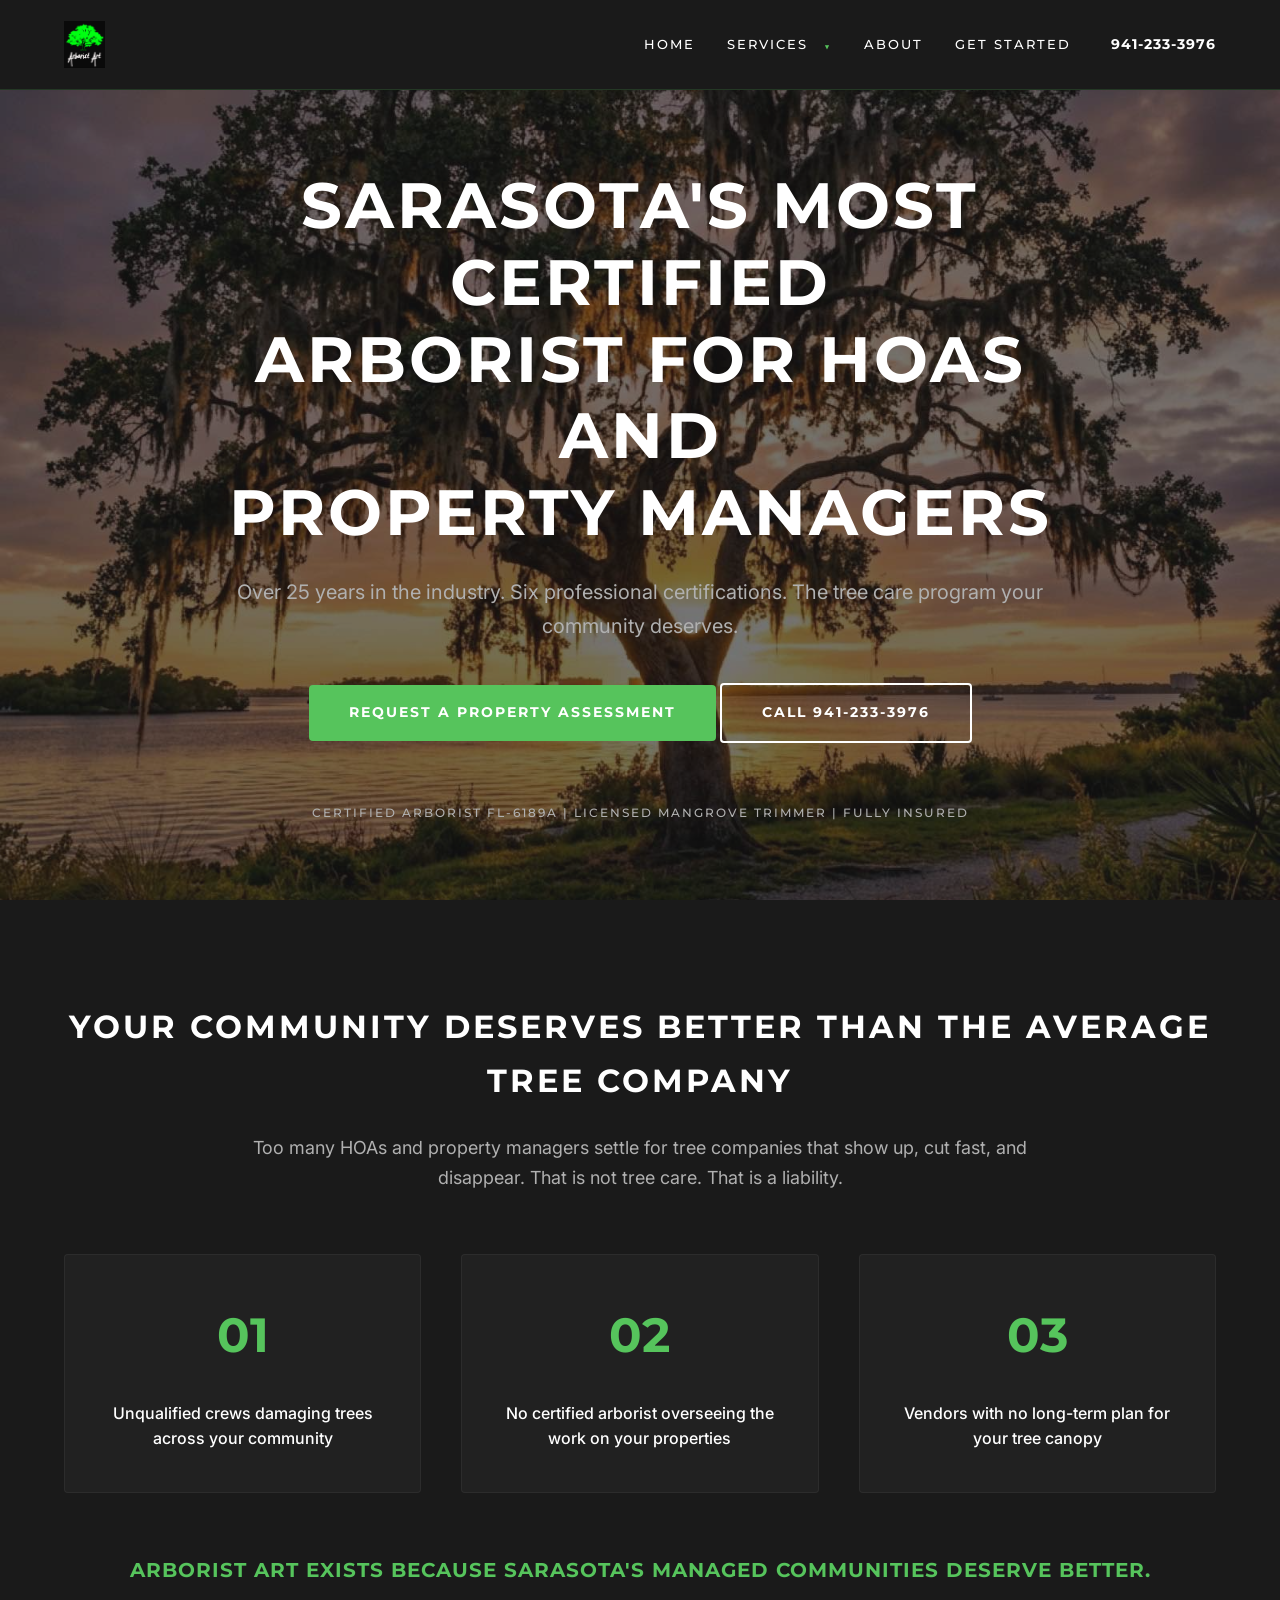
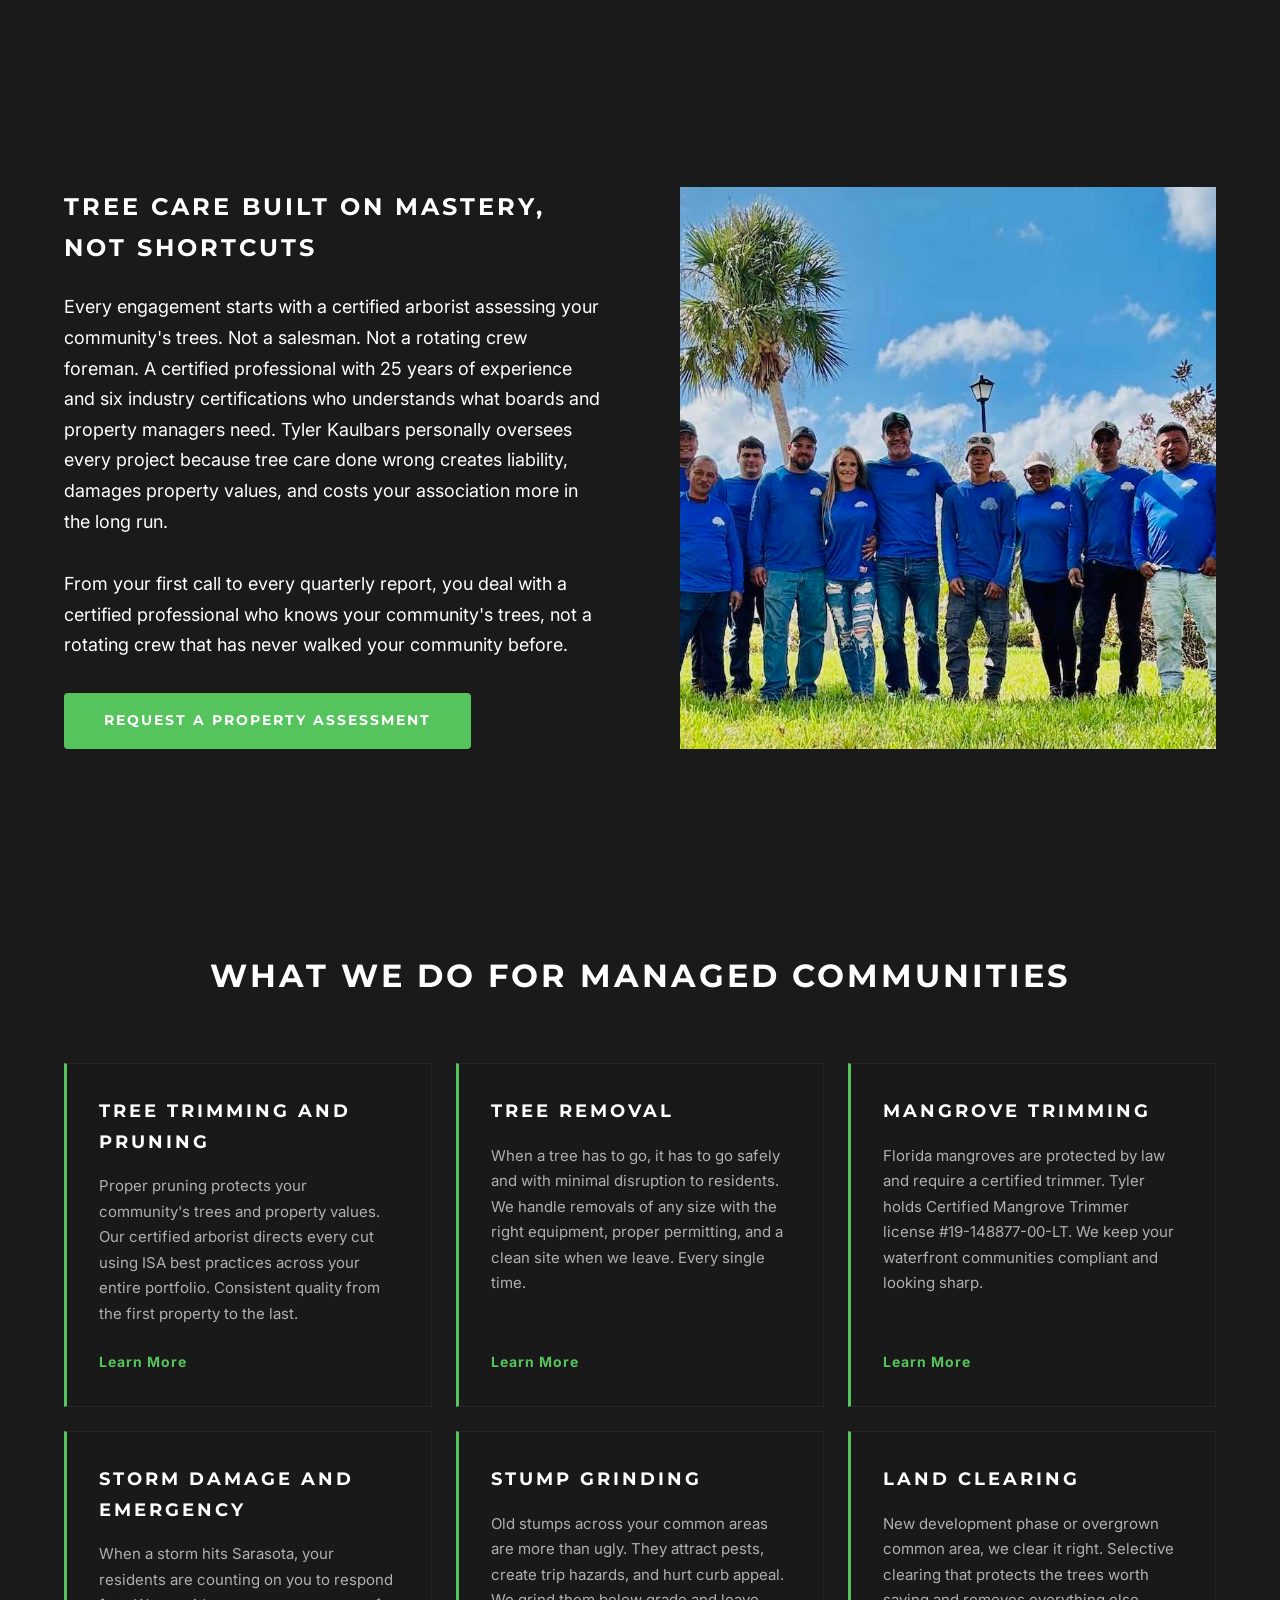
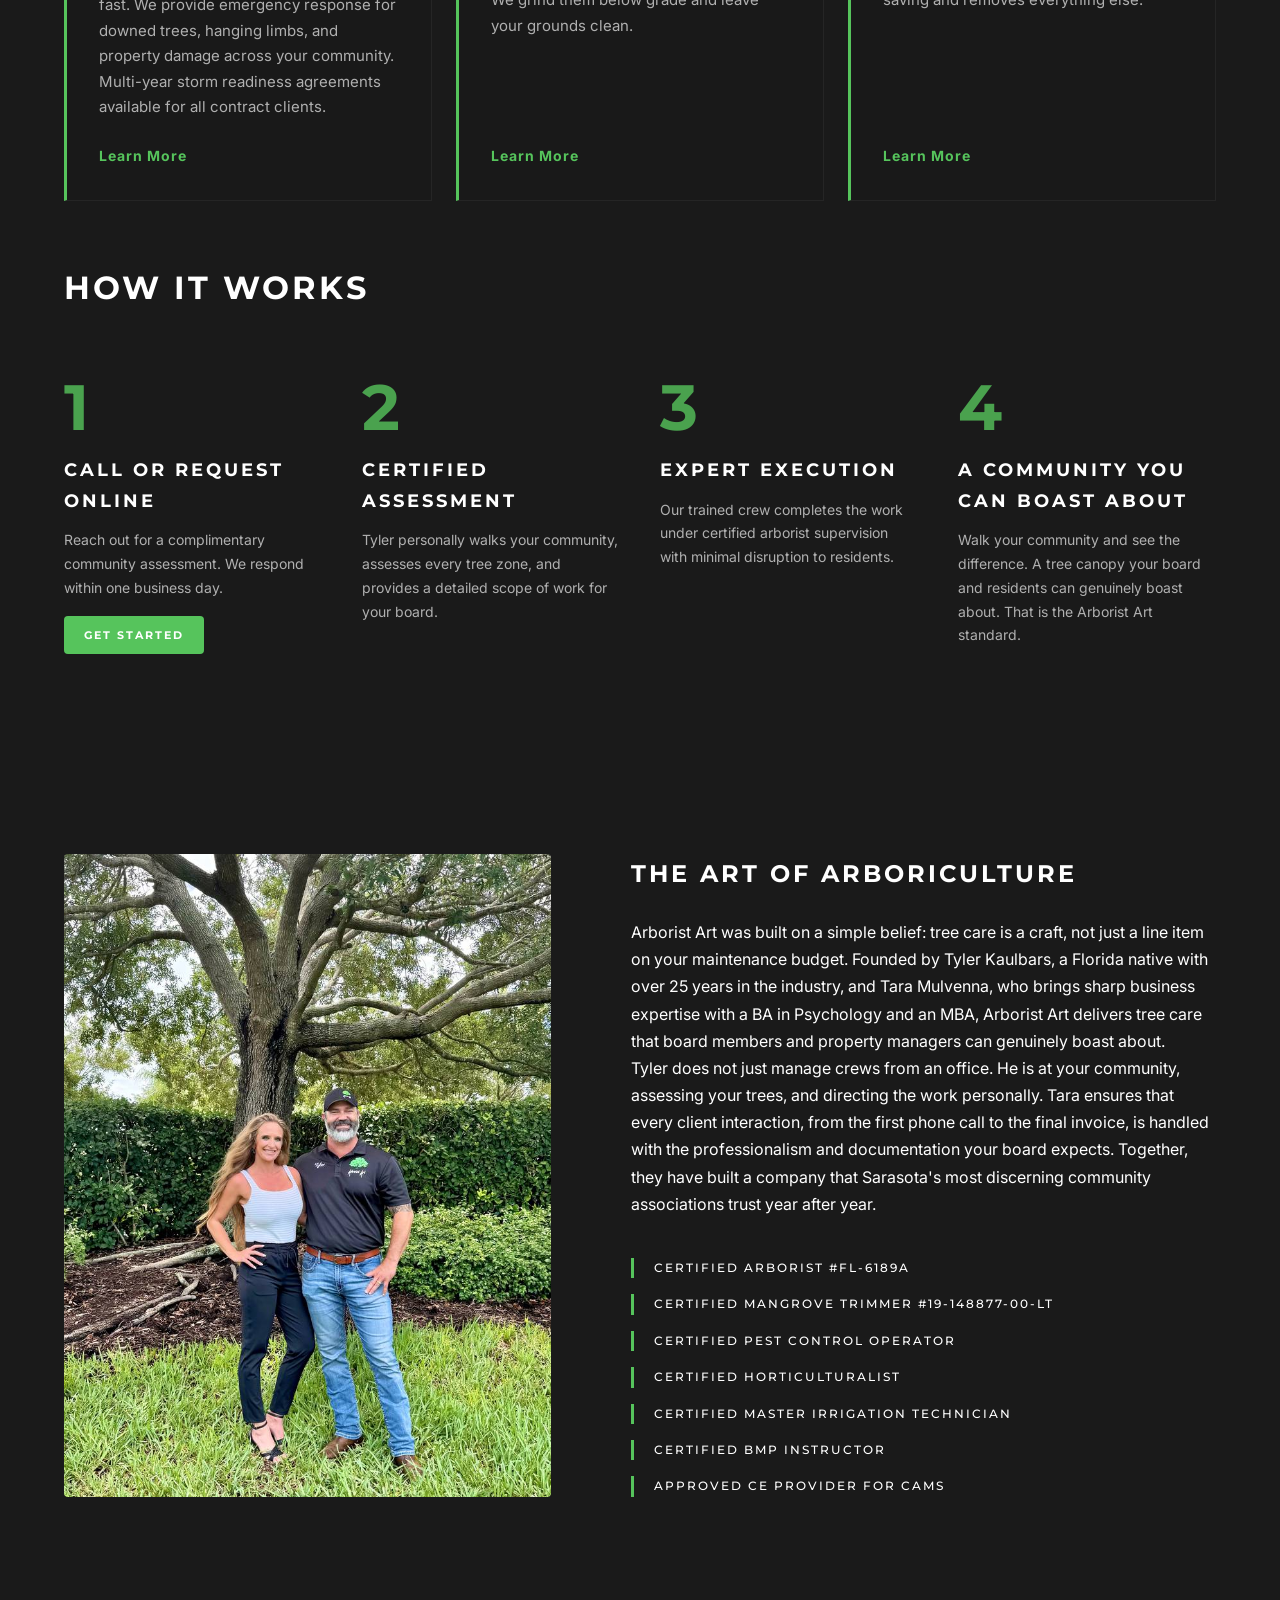
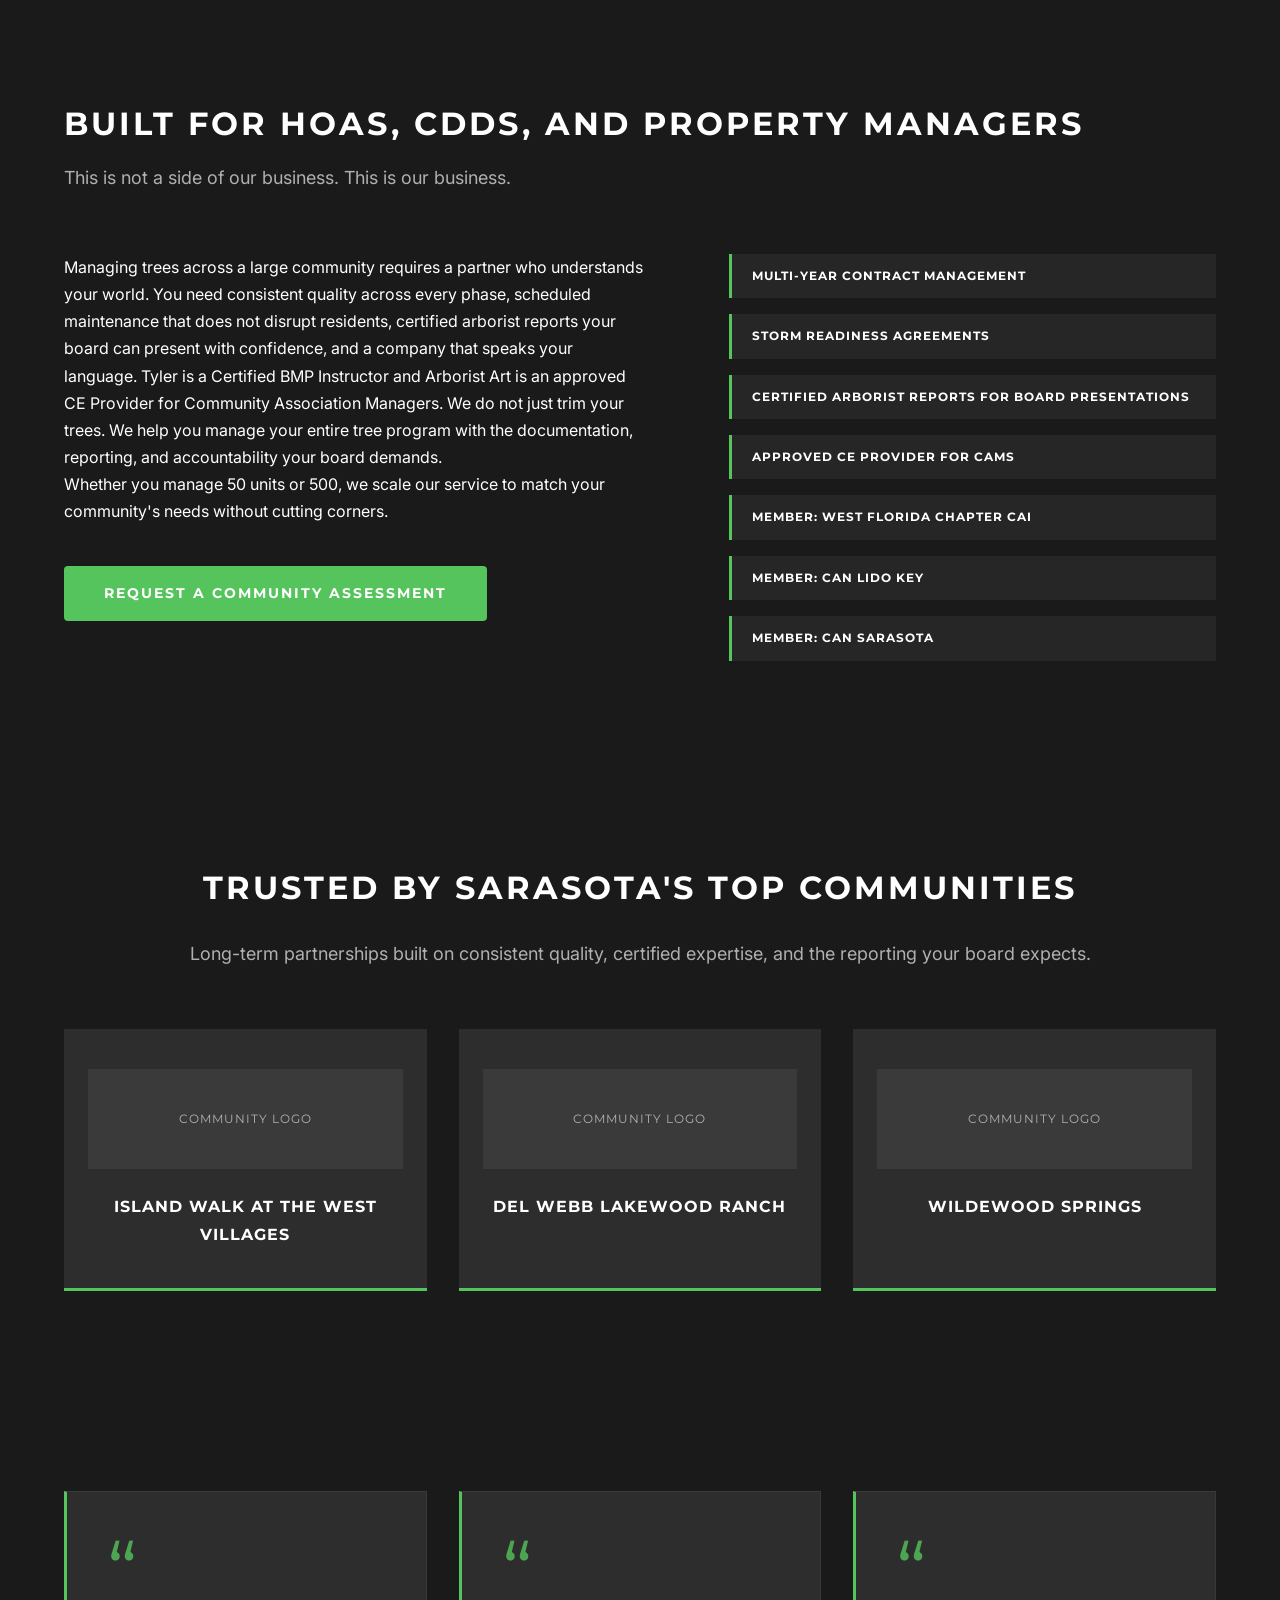
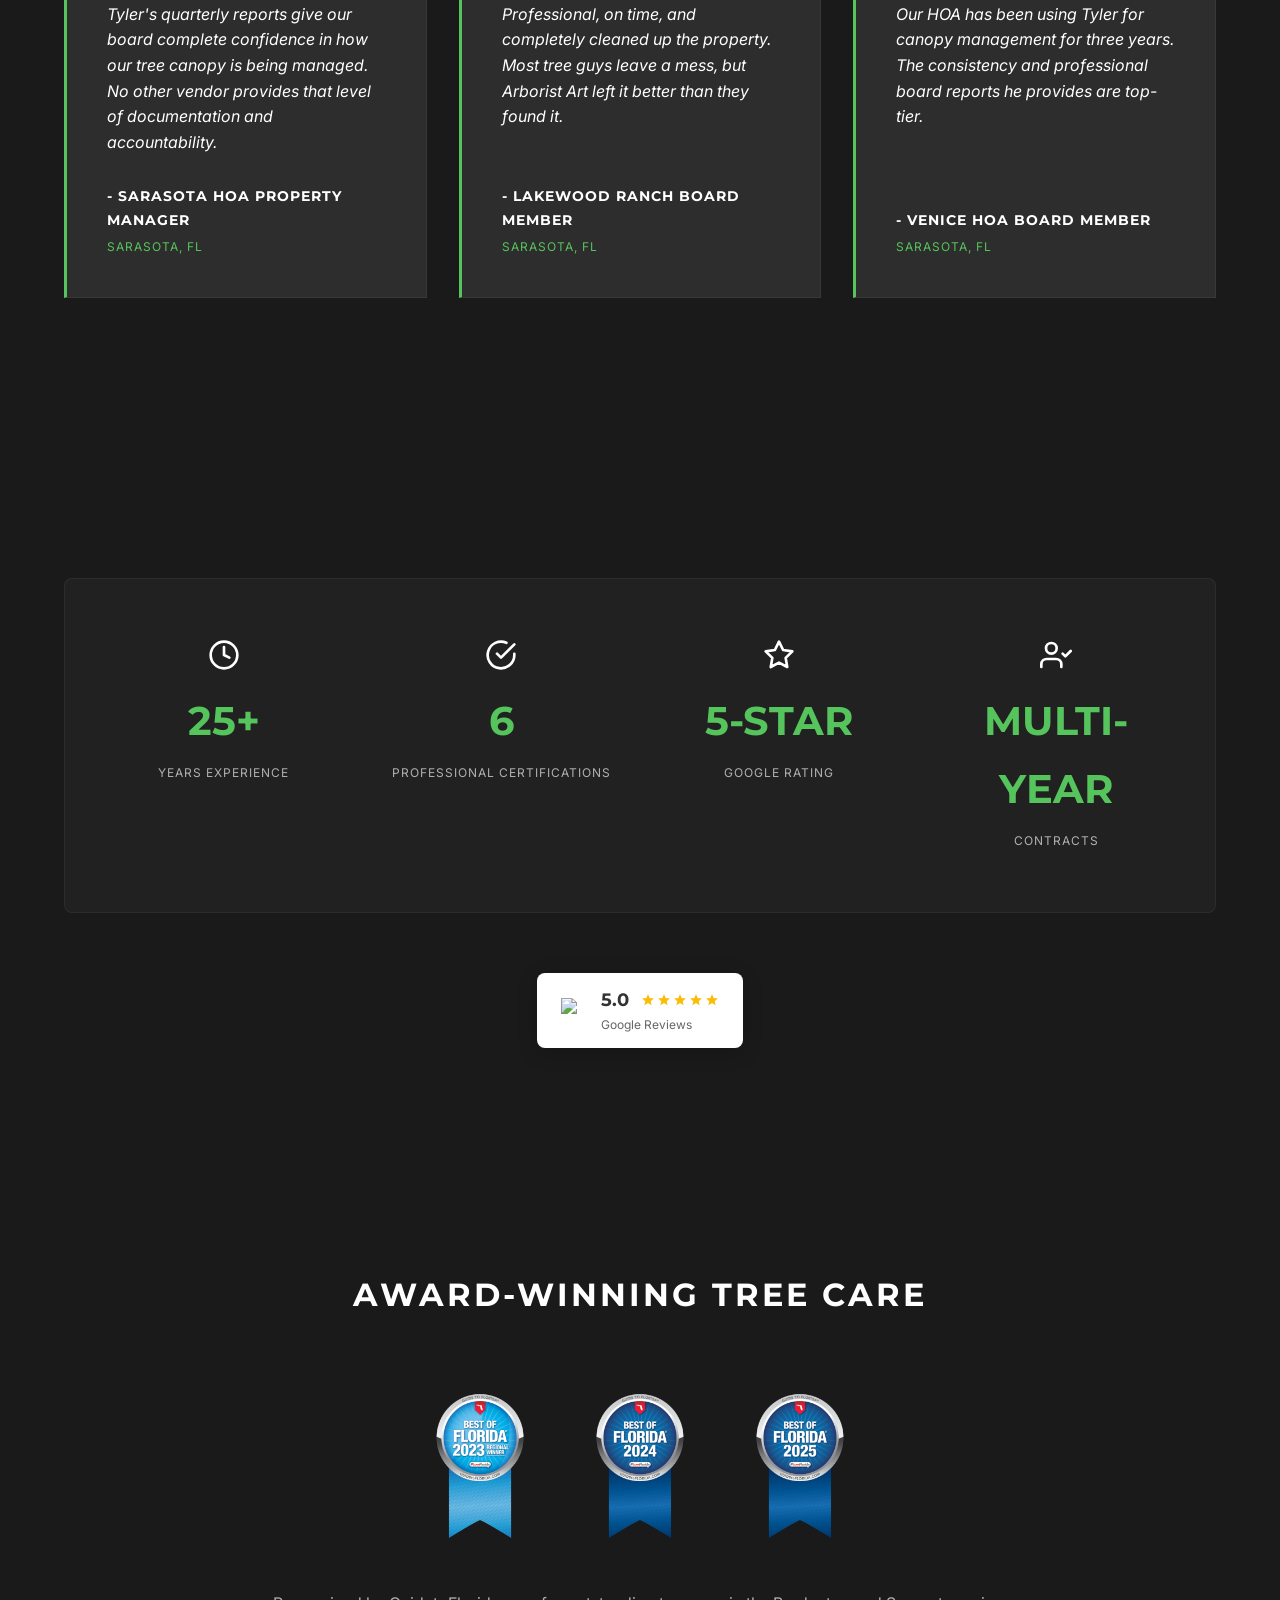
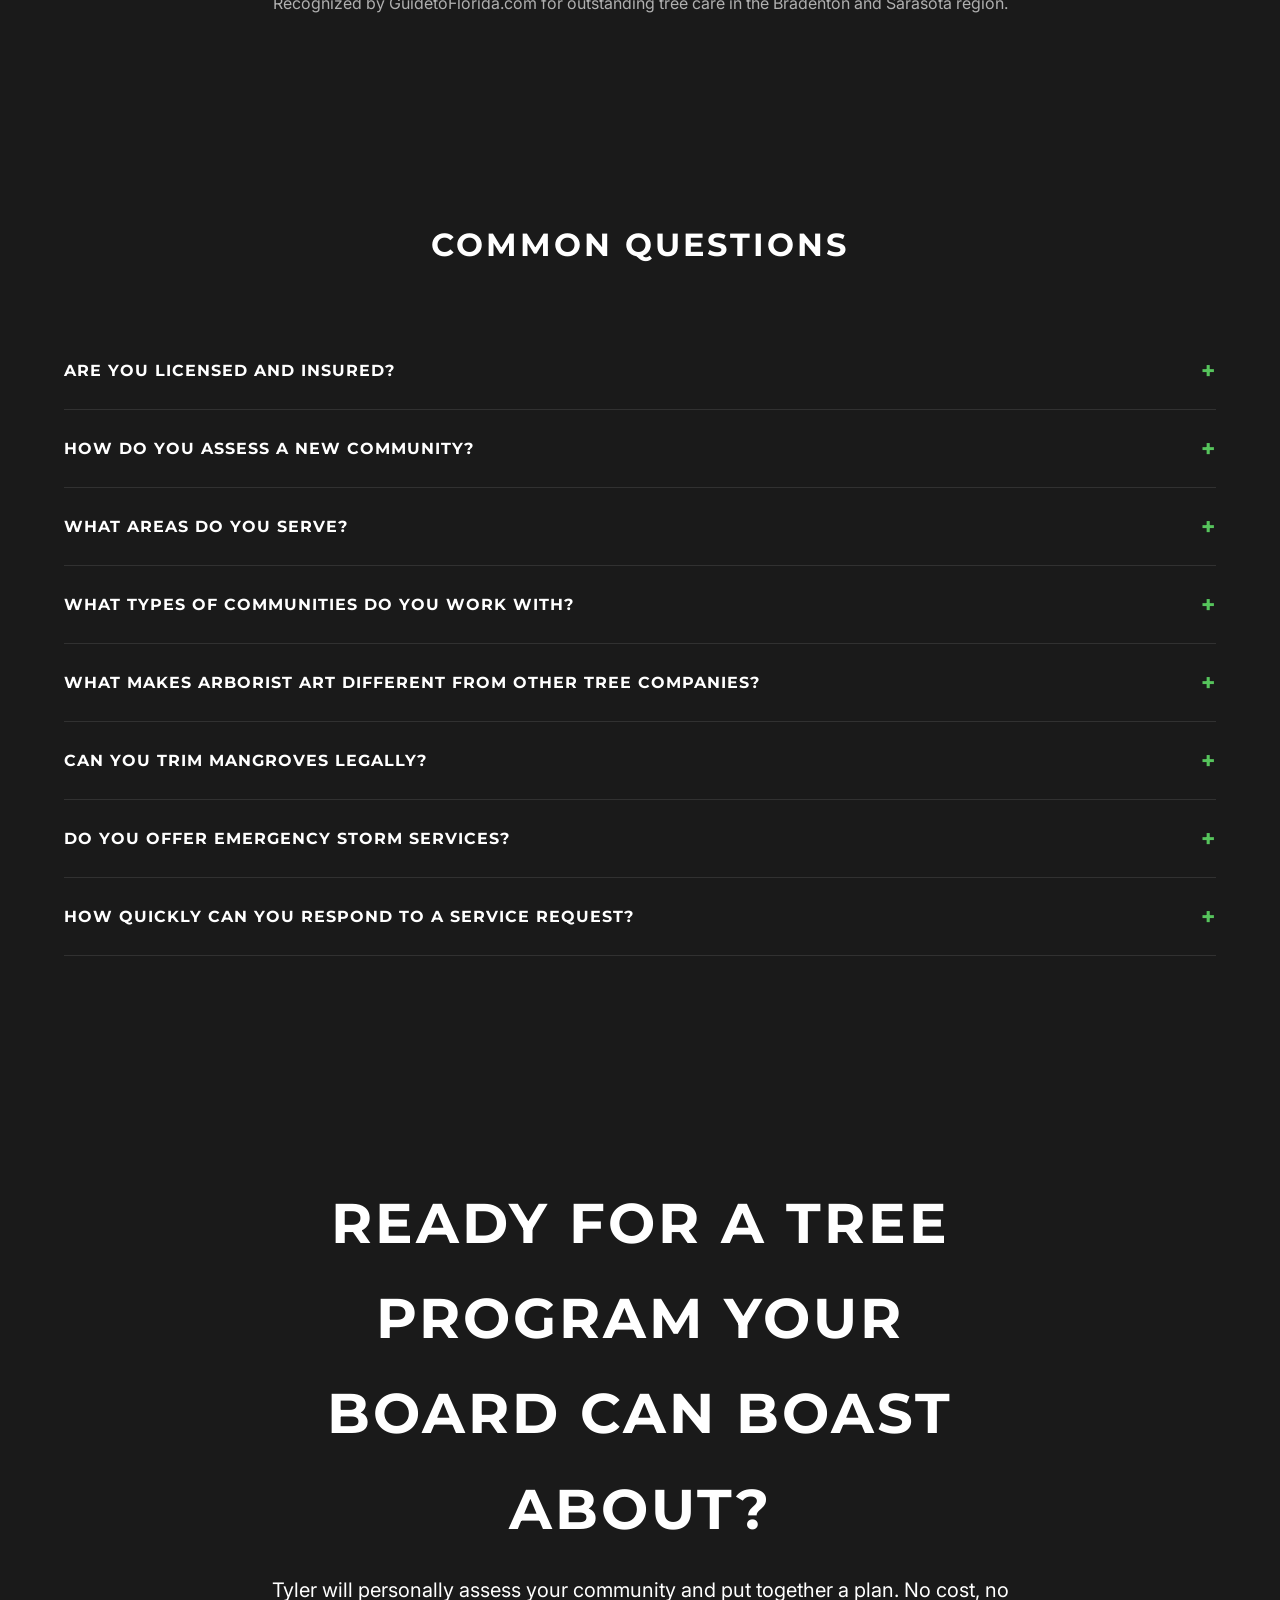
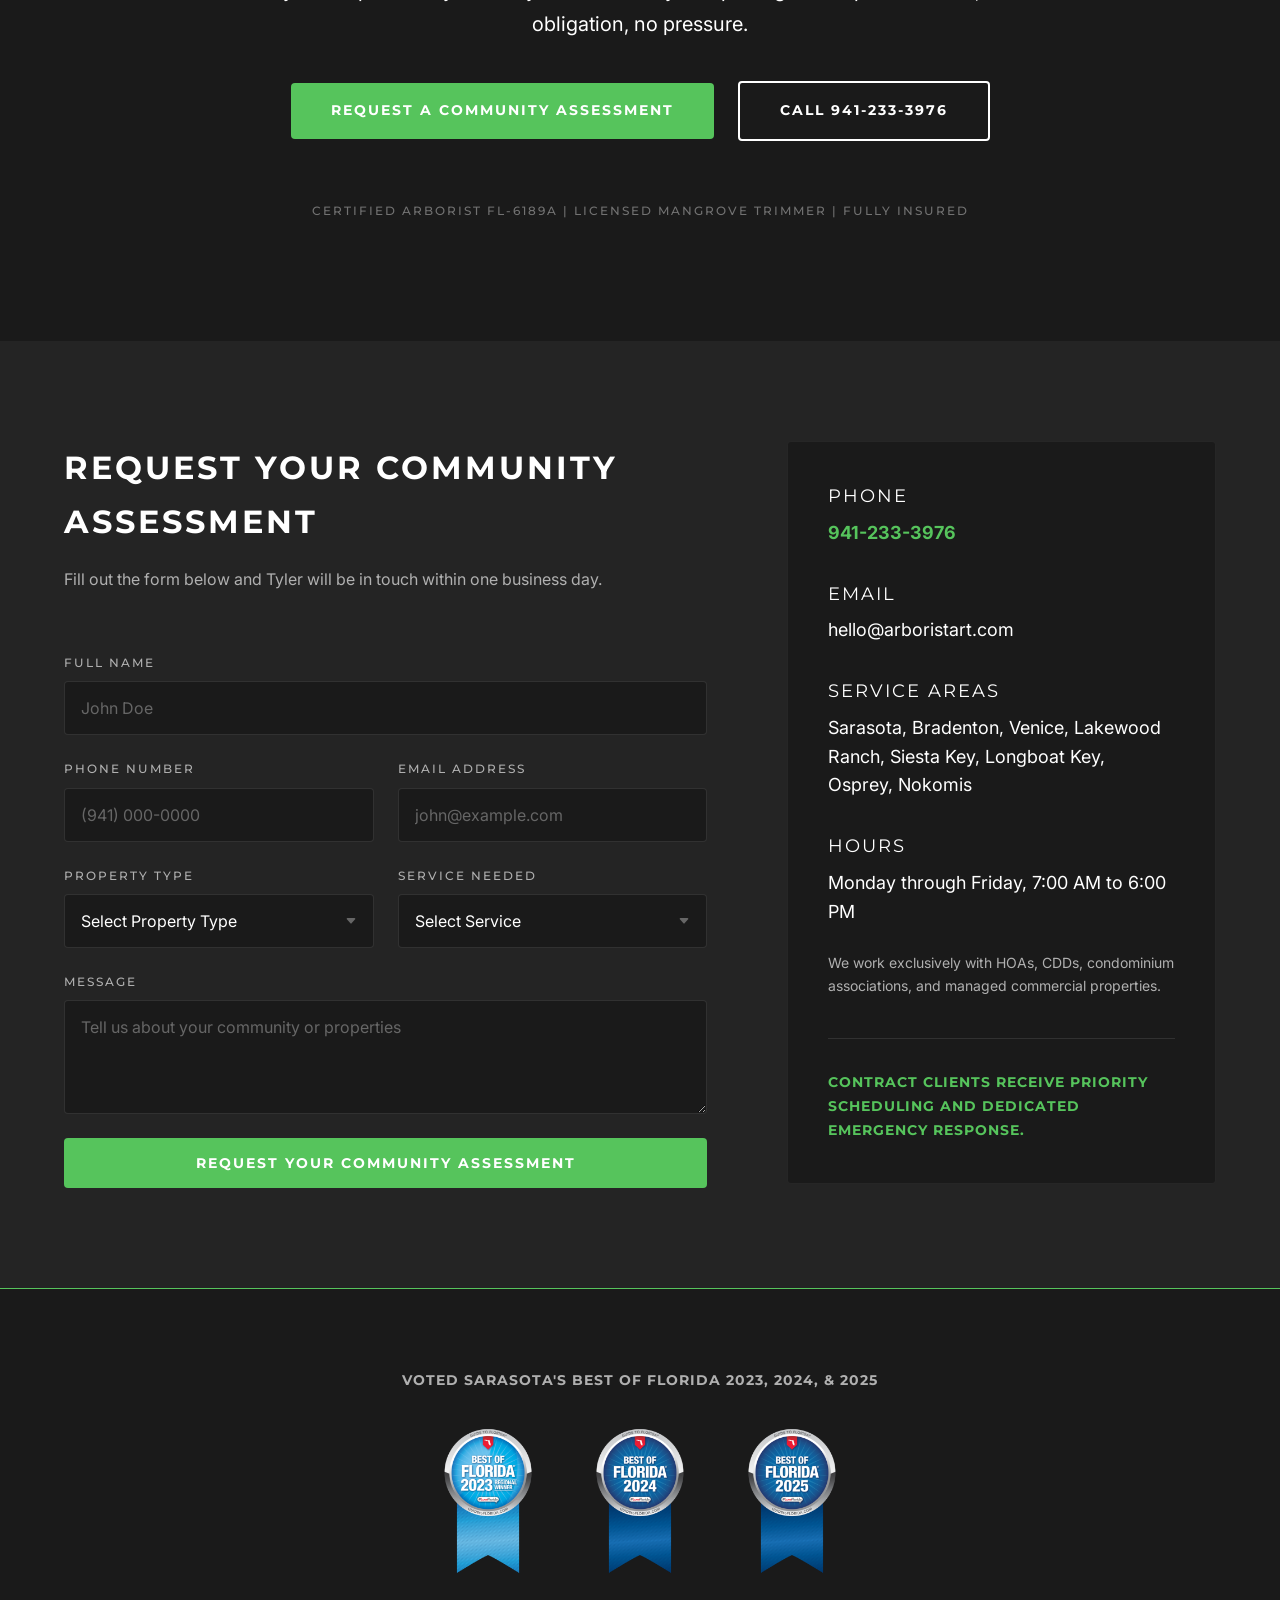
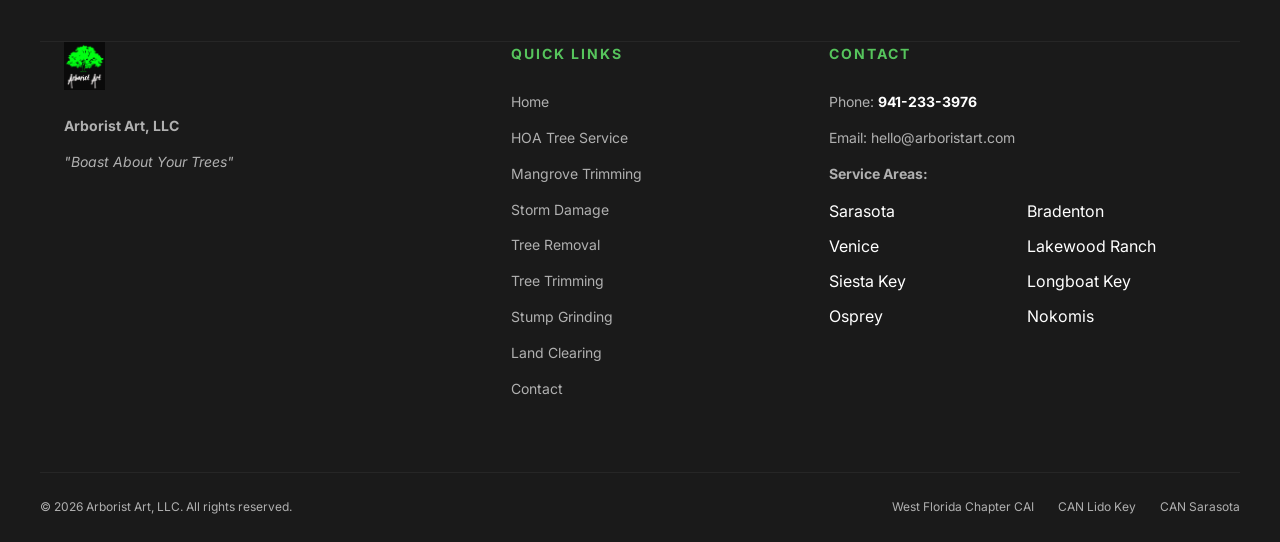
==== index.html @ 30243a13 "Fix robots.txt, schema logo, compress oversized images, remove logo.png Co-authored-by: Cursor <curs" ====
<!DOCTYPE html>
<html lang="en">
<head>
    <meta charset="UTF-8">
    <meta name="viewport" content="width=device-width, initial-scale=1.0">
    <title>Arborist Art | Sarasota's Certified Arborist for HOAs and Property Managers</title>
    <meta name="description" content="Sarasota's most certified arborist serving HOAs, CDDs, and property managers. 25+ years experience, six certifications, multi-year contracts. Request your community assessment today.">
    
    <!-- SEO & Social Media -->
    <link rel="canonical" href="https://www.arboristart.com">
    <meta property="og:type" content="website">
    <meta property="og:site_name" content="Arborist Art">
    <meta property="og:locale" content="en_US">
    <meta property="og:title" content="Arborist Art | Certified Tree Care for Sarasota HOAs and Property Managers">
    <meta property="og:description" content="Professional tree care built for community associations. Certified arborist, licensed mangrove trimmer, and full-service crews serving Sarasota County HOAs, CDDs, and property managers.">
    <meta property="og:url" content="https://arboristart.com/">
    <meta property="og:image" content="https://arboristart.com/assets/crew-photo.jpg">
    <meta property="og:image:width" content="1200">
    <meta property="og:image:height" content="630">
    <meta name="twitter:card" content="summary_large_image">
    <meta name="twitter:title" content="Arborist Art | Certified Tree Care for Sarasota HOAs and Property Managers">
    <meta name="twitter:description" content="Professional tree care built for community associations. Certified arborist, licensed mangrove trimmer, and full-service crews serving Sarasota County HOAs, CDDs, and property managers.">
    <meta name="twitter:image" content="https://arboristart.com/assets/crew-photo.jpg">
    
    <!-- Favicons -->
    <link rel="icon" type="image/x-icon" href="favicon.ico">
    <link rel="icon" type="image/png" sizes="32x32" href="favicon-32x32.png">
    <link rel="apple-touch-icon" sizes="180x180" href="apple-touch-icon.png">
    
    <!-- Geo Meta Tags -->
    <meta name="geo.region" content="US-FL">
    <meta name="geo.placename" content="Sarasota">
    <meta name="geo.position" content="27.3364;-82.5307">
    <meta name="ICBM" content="27.3364, -82.5307">

    <!-- Schema Markup -->
    <script type="application/ld+json">
    {
      "@context": "https://schema.org",
      "@type": "TreeService",
      "name": "Arborist Art",
      "description": "Sarasota's most certified arborist serving HOAs, CDDs, and property managers. Multi-year contracts, board-ready reporting, and expert tree canopy management.",
      "url": "https://www.arboristart.com",
      "telephone": "+1-941-233-3976",
      "email": "hello@arboristart.com",
      "address": {
        "@type": "PostalAddress",
        "addressLocality": "Sarasota",
        "addressRegion": "FL",
        "addressCountry": "US"
      },
      "geo": {
        "@type": "GeoCoordinates",
        "latitude": "27.3364",
        "longitude": "-82.5307"
      },
      "areaServed": [
        {"@type": "City", "name": "Sarasota"},
        {"@type": "City", "name": "Bradenton"},
        {"@type": "City", "name": "Venice"},
        {"@type": "City", "name": "Lakewood Ranch"},
        {"@type": "City", "name": "Siesta Key"},
        {"@type": "City", "name": "Longboat Key"},
        {"@type": "City", "name": "Osprey"},
        {"@type": "City", "name": "Nokomis"}
      ],
      "founder": {
        "@type": "Person",
        "name": "Tyler Kaulbars",
        "jobTitle": "Certified Arborist",
        "hasCredential": [
          {"@type": "EducationalOccupationalCredential", "credentialCategory": "certification", "name": "ISA Certified Arborist #FL-6189A"},
          {"@type": "EducationalOccupationalCredential", "credentialCategory": "license", "name": "Certified Mangrove Trimmer #19-148877-00-LT"}
        ]
      },
      "aggregateRating": {
        "@type": "AggregateRating",
        "ratingValue": "5.0",
        "reviewCount": "9",
        "bestRating": "5"
      },
      "priceRange": "$$",
      "openingHours": "Mo-Fr 07:00-18:00",
      "paymentAccepted": "Cash, Credit Card, Check",
      "image": "https://arboristart.com/Color%20logo%20with%20background.png",
      "sameAs": []
    }
    </script>
    <script type="application/ld+json">
    {
      "@context": "https://schema.org",
      "@type": "ItemList",
      "itemListElement": [
        {"@type": "Service", "name": "Tree Trimming and Pruning", "description": "ISA best practice pruning across community portfolios to protect assets and property values.", "provider": {"@type": "LocalBusiness", "name": "Arborist Art"}, "areaServed": "Sarasota, FL"},
        {"@type": "Service", "name": "Tree Removal", "description": "Safe tree removal of any size with certified arborist oversight and minimal resident disruption.", "provider": {"@type": "LocalBusiness", "name": "Arborist Art"}, "areaServed": "Sarasota, FL"},
        {"@type": "Service", "name": "Mangrove Trimming", "description": "Licensed mangrove trimming by Certified Mangrove Trimmer #19-148877-00-LT for association waterfronts.", "provider": {"@type": "LocalBusiness", "name": "Arborist Art"}, "areaServed": "Sarasota, FL"},
        {"@type": "Service", "name": "Storm Damage and Emergency", "description": "Emergency tree removal and storm priority response for HOAs and CDDs in Sarasota.", "provider": {"@type": "LocalBusiness", "name": "Arborist Art"}, "areaServed": "Sarasota, FL"},
        {"@type": "Service", "name": "Stump Grinding", "description": "Complete stump grinding below grade for managed communities and commercial grounds.", "provider": {"@type": "LocalBusiness", "name": "Arborist Art"}, "areaServed": "Sarasota, FL"},
        {"@type": "Service", "name": "Land Clearing", "description": "Selective clearing for new association development phases and overgrown common areas.", "provider": {"@type": "LocalBusiness", "name": "Arborist Art"}, "areaServed": "Sarasota, FL"}
      ]
    }
    </script>
    <script type="application/ld+json">
    {
      "@context": "https://schema.org",
      "@type": "FAQPage",
      "mainEntity": [
        {
          "@type": "Question",
          "name": "Are you licensed and insured?",
          "acceptedAnswer": {
            "@type": "Answer",
            "text": "Yes. Arborist Art carries full commercial auto, general liability, excess policies, and workers compensation insurance. Tyler Kaulbars is a Certified Arborist (#FL-6189A) and Certified Mangrove Trimmer (#19-148877-00-LT) in the state of Florida."
          }
        },
        {
          "@type": "Question",
          "name": "How do you assess a new community?",
          "acceptedAnswer": {
            "@type": "Answer",
            "text": "We start with a complimentary community assessment. Tyler personally walks your community, evaluates every tree zone, identifies potential risks, and provides a detailed scope of work with pricing that your board can review. No pressure, no obligation."
          }
        },
        {
          "@type": "Question",
          "name": "What areas do you serve?",
          "acceptedAnswer": {
            "@type": "Answer",
            "text": "We serve Sarasota, Bradenton, Venice, Lakewood Ranch, Siesta Key, Longboat Key, Osprey, and Nokomis."
          }
        },
        {
          "@type": "Question",
          "name": "What types of communities do you work with?",
          "acceptedAnswer": {
            "@type": "Answer",
            "text": "We work exclusively with HOAs, CDDs, condominium associations, and commercial properties managed by CAM professionals. Our entire operation is built around the needs of managed communities, from multi-year contracts to board-ready reporting."
          }
        },
        {
          "@type": "Question",
          "name": "What makes Arborist Art different from other tree companies?",
          "acceptedAnswer": {
            "@type": "Answer",
            "text": "Certifications, experience, and accountability. Tyler Kaulbars holds six professional certifications and over 25 years of experience. He personally oversees every project. Most tree companies send a crew with a chainsaw. We send a certified arborist with a plan."
          }
        },
        {
          "@type": "Question",
          "name": "Can you trim mangroves legally?",
          "acceptedAnswer": {
            "@type": "Answer",
            "text": "Yes. Mangrove trimming in Florida requires a state-certified professional trimmer. Tyler holds Certified Mangrove Trimmer license #19-148877-00-LT. We keep your waterfront looking great and keep you on the right side of the law."
          }
        },
        {
          "@type": "Question",
          "name": "Do you offer emergency storm services?",
          "acceptedAnswer": {
            "@type": "Answer",
            "text": "Yes. We provide emergency response for storm damage including downed trees, hanging limbs, and debris removal. For commercial clients, we also offer proactive storm readiness agreements."
          }
        },
        {
          "@type": "Question",
          "name": "How quickly can you respond to a service request?",
          "acceptedAnswer": {
            "@type": "Answer",
            "text": "For routine work, we typically schedule inspections within one to three business days. For emergency storm damage, we offer same-day response when possible. Commercial contract clients receive priority scheduling."
          }
        }
      ]
    }
    </script>
    <script type="application/ld+json">
    {
      "@context": "https://schema.org",
      "@type": "BreadcrumbList",
      "itemListElement": [
        {"@type": "ListItem", "position": 1, "name": "Home", "item": "https://www.arboristart.com"}
      ]
    }
    </script>
    
    <!-- Fonts -->
    <link rel="preconnect" href="https://fonts.googleapis.com">
    <link rel="preconnect" href="https://fonts.gstatic.com" crossorigin>
    <link href="https://fonts.googleapis.com/css2?family=Inter:wght@400;700&family=Montserrat:wght@500;700&display=swap" rel="stylesheet">
    
    <link rel="preload" as="image" href="assets/hero.jpg">
    <link rel="stylesheet" href="styles.css">
</head>
<body>
    <a href="#main-content" class="skip-link">Skip to content</a>

    <nav class="navbar" role="navigation" aria-label="Main navigation">
        <div class="container nav-content">
            <a href="index.html" class="logo-container" aria-label="Arborist Art Home">
                <img src="Color logo with background.png" alt="Arborist Art Logo Sarasota Florida" width="180" height="48">
            </a>
            
            <div class="nav-right">
                <ul class="nav-links">
                    <li><a href="index.html">Home</a></li>
                    <li class="dropdown-item">
                        <a href="#" class="dropdown-toggle" aria-haspopup="true" aria-expanded="false">Services <span class="dropdown-chevron">▼</span></a>
                        <ul class="nav-dropdown">
                            <li><a href="tree-trimming.html">Tree Trimming and Pruning</a></li>
                            <li><a href="tree-removal.html">Tree Removal</a></li>
                            <li><a href="mangrove-trimming.html">Mangrove Trimming</a></li>
                            <li><a href="storm-damage.html">Storm Damage</a></li>
                            <li><a href="stump-grinding.html">Stump Grinding</a></li>
                            <li><a href="land-clearing.html">Land Clearing</a></li>
                        </ul>
                    </li>
                    <li><a href="about.html">About</a></li>
                    <li><a href="index.html#contact-form">Get Started</a></li>
                </ul>
                <a href="tel:9412333976" data-tracking="phone-call" data-location="nav" aria-label="Call Arborist Art at 941-233-3976" class="nav-phone">941-233-3976</a>
                <a href="tel:9412333976" data-tracking="phone-call" data-location="nav" aria-label="Call Arborist Art at 941-233-3976" class="nav-phone-mobile">
                    <svg viewBox="0 0 24 24" fill="none" stroke="currentColor" stroke-width="2" stroke-linecap="round" stroke-linejoin="round"><path d="M22 16.92v3a2 2 0 01-2.18 2 19.79 19.79 0 01-8.63-3.07 19.5 19.5 0 01-6-6 19.79 19.79 0 01-3.07-8.67A2 2 0 014.11 2h3a2 2 0 012 1.72 12.84 12.84 0 00.7 2.81 2 2 0 01-.45 2.11L8.09 9.91a16 16 0 006 6l1.27-1.27a2 2 0 012.11-.45 12.84 12.84 0 002.81.7A2 2 0 0122 16.92z"></path></svg>
                </a>
            </div>

            <div class="menu-toggle">
                <span></span>
                <span></span>
                <span></span>
            </div>
        </div>
    </nav>

    <header class="hero" role="banner">
        <div class="hero-overlay"></div>
        <div class="container hero-content">
            <h1 class="display-text">Sarasota's Most Certified <br>Arborist for HOAs and <br>Property Managers</h1>
            <p>Over 25 years in the industry. Six professional certifications. The tree care program your community deserves.</p>
            
            <div class="hero-actions">
                <a href="#contact-form" data-tracking="cta-click" data-location="hero" class="btn btn-primary" aria-label="Request a community assessment in Sarasota">Request a Property Assessment</a>
                <a href="tel:9412333976" data-tracking="phone-call" data-location="hero" aria-label="Call Arborist Art at 941-233-3976" class="btn btn-outline">Call 941-233-3976</a>
            </div>

            <div class="hero-cert-line label-caps">
                Certified Arborist FL-6189A | Licensed Mangrove Trimmer | Fully Insured
            </div>
        </div>
    </header>

    <section id="main-content" class="section-dark">
        <div class="container">
            <div class="section-header text-center">
                <h2>Your Community Deserves Better Than the Average Tree Company</h2>
                <p style="margin-top: 24px; color: var(--text-sec); font-size: 18px; max-width: 800px; margin-left: auto; margin-right: auto;">Too many HOAs and property managers settle for tree companies that show up, cut fast, and disappear. That is not tree care. That is a liability.</p>
            </div>
            
            <div class="problem-grid">
                <div class="problem-card">
                    <span class="problem-number">01</span>
                    <p>Unqualified crews damaging trees across your community</p>
                </div>
                
                <div class="problem-card">
                    <span class="problem-number">02</span>
                    <p>No certified arborist overseeing the work on your properties</p>
                </div>

                <div class="problem-card">
                    <span class="problem-number">03</span>
                    <p>Vendors with no long-term plan for your tree canopy</p>
                </div>
            </div>

            <div class="problem-footer">
                Arborist Art exists because Sarasota's managed communities deserve better.
            </div>
        </div>
    </section>

    <section id="solution-section" class="section-darker solution-section">
        <div class="container solution-grid">
            <div class="solution-text">
                <h2>Tree Care Built on Mastery, Not Shortcuts</h2>
                <p>Every engagement starts with a certified arborist assessing your community's trees. Not a salesman. Not a rotating crew foreman. A certified professional with 25 years of experience and six industry certifications who understands what boards and property managers need. Tyler Kaulbars personally oversees every project because tree care done wrong creates liability, damages property values, and costs your association more in the long run.</p>
                <p>From your first call to every quarterly report, you deal with a certified professional who knows your community's trees, not a rotating crew that has never walked your community before.</p>
                <a href="#contact-form" data-tracking="cta-click" data-location="solution-section" class="btn btn-primary" aria-label="Request a community assessment in Sarasota">Request a Property Assessment</a>
            </div>
            <div class="solution-image">
                <img src="assets/crew-photo.jpg" alt="Arborist Art certified tree care crew in Sarasota Florida" width="1600" height="793" loading="lazy" decoding="async" style="width: 100%; height: 100%; object-fit: cover;">
            </div>
        </div>
    </section>

    <section id="services" class="section-dark tight-gap-bottom" style="background-image: linear-gradient(rgba(26, 26, 26, 0.8), rgba(26, 26, 26, 0.8)), url('assets/community-entrance-luxury.jpg'); background-size: cover; background-position: center;">
        <div class="container">
            <div class="section-header text-center">
                <h2>What We Do for Managed Communities</h2>
            </div>
            
            <div class="services-grid">
                <div class="service-card">
                    <div>
                        <h3>Tree Trimming and Pruning</h3>
                        <p>Proper pruning protects your community's trees and property values. Our certified arborist directs every cut using ISA best practices across your entire portfolio. Consistent quality from the first property to the last.</p>
                    </div>
                    <a href="tree-trimming.html" class="link-green uppercase">Learn More</a>
                </div>
                
                <div class="service-card">
                    <div>
                        <h3>Tree Removal</h3>
                        <p>When a tree has to go, it has to go safely and with minimal disruption to residents. We handle removals of any size with the right equipment, proper permitting, and a clean site when we leave. Every single time.</p>
                    </div>
                    <a href="tree-removal.html" class="link-green uppercase">Learn More</a>
                </div>

                <div class="service-card">
                    <div>
                        <h3>Mangrove Trimming</h3>
                        <p>Florida mangroves are protected by law and require a certified trimmer. Tyler holds Certified Mangrove Trimmer license #19-148877-00-LT. We keep your waterfront communities compliant and looking sharp.</p>
                    </div>
                    <a href="mangrove-trimming.html" class="link-green uppercase">Learn More</a>
                </div>

                <div class="service-card">
                    <div>
                        <h3>Storm Damage and Emergency</h3>
                        <p>When a storm hits Sarasota, your residents are counting on you to respond fast. We provide emergency response for downed trees, hanging limbs, and property damage across your community. Multi-year storm readiness agreements available for all contract clients.</p>
                    </div>
                    <a href="storm-damage.html" class="link-green uppercase">Learn More</a>
                </div>

                <div class="service-card">
                    <div>
                        <h3>Stump Grinding</h3>
                        <p>Old stumps across your common areas are more than ugly. They attract pests, create trip hazards, and hurt curb appeal. We grind them below grade and leave your grounds clean.</p>
                    </div>
                    <a href="stump-grinding.html" class="link-green uppercase">Learn More</a>
                </div>

                <div class="service-card">
                    <div>
                        <h3>Land Clearing</h3>
                        <p>New development phase or overgrown common area, we clear it right. Selective clearing that protects the trees worth saving and removes everything else.</p>
                    </div>
                    <a href="land-clearing.html" class="link-green uppercase">Learn More</a>
                </div>
            </div>
        </div>
    </section>

    <section id="how-it-works" class="section-dark tight-gap-top">
        <div class="container">
            <div class="section-header">
                <h2>How It Works</h2>
            </div>

            <div class="steps-grid">
                <div class="step-card">
                    <div class="step-number">1</div>
                    <h3>Call or Request Online</h3>
                    <p>Reach out for a complimentary community assessment. We respond within one business day.</p>
                    <a href="#contact-form" data-tracking="cta-click" data-location="services" class="btn btn-primary" style="padding: 10px 20px; font-size: 11px; margin-top: 16px;">Get Started</a>
                </div>
                <div class="step-card">
                    <div class="step-number">2</div>
                    <h3>Certified Assessment</h3>
                    <p>Tyler personally walks your community, assesses every tree zone, and provides a detailed scope of work for your board.</p>
                </div>
                <div class="step-card">
                    <div class="step-number">3</div>
                    <h3>Expert Execution</h3>
                    <p>Our trained crew completes the work under certified arborist supervision with minimal disruption to residents.</p>
                </div>
                <div class="step-card">
                    <div class="step-number">4</div>
                    <h3>A Community You Can Boast About</h3>
                    <p>Walk your community and see the difference. A tree canopy your board and residents can genuinely boast about. That is the Arborist Art standard.</p>
                </div>
            </div>
        </div>
    </section>

    <section id="about" class="section-darker solution-section">
        <div class="container about-grid">
            <img src="assets/tyler-tara-owners.jpg" alt="Tyler Kaulbars and Tara Mulvenna, owners of Arborist Art" width="800" height="1000" loading="lazy" decoding="async" style="width: 100%; height: auto; aspect-ratio: 4/5; object-fit: cover; border-radius: 4px;">
            <div class="about-text">
                <h2 style="margin-bottom: 24px;">The Art of Arboriculture</h2>
                <p>Arborist Art was built on a simple belief: tree care is a craft, not just a line item on your maintenance budget. Founded by Tyler Kaulbars, a Florida native with over 25 years in the industry, and Tara Mulvenna, who brings sharp business expertise with a BA in Psychology and an MBA, Arborist Art delivers tree care that board members and property managers can genuinely boast about.</p>
                <p>Tyler does not just manage crews from an office. He is at your community, assessing your trees, and directing the work personally. Tara ensures that every client interaction, from the first phone call to the final invoice, is handled with the professionalism and documentation your board expects. Together, they have built a company that Sarasota's most discerning community associations trust year after year.</p>
                
                <div class="cert-list">
                    <div class="cert-point">Certified Arborist #FL-6189A</div>
                    <div class="cert-point">Certified Mangrove Trimmer #19-148877-00-LT</div>
                    <div class="cert-point">Certified Pest Control Operator</div>
                    <div class="cert-point">Certified Horticulturalist</div>
                    <div class="cert-point">Certified Master Irrigation Technician</div>
                    <div class="cert-point">Certified BMP Instructor</div>
                    <div class="cert-point">Approved CE Provider for CAMs</div>
                </div>
            </div>
        </div>
    </section>

    <section id="commercial-section" class="section-darker">
        <div class="container">
            <div class="section-header">
                <h2>Built for HOAs, CDDs, and Property Managers</h2>
                <p style="margin-top: 12px; color: var(--text-sec); font-size: 18px;">This is not a side of our business. This is our business.</p>
            </div>

            <div class="commercial-grid">
                <div class="commercial-text">
                    <p>Managing trees across a large community requires a partner who understands your world. You need consistent quality across every phase, scheduled maintenance that does not disrupt residents, certified arborist reports your board can present with confidence, and a company that speaks your language. Tyler is a Certified BMP Instructor and Arborist Art is an approved CE Provider for Community Association Managers. We do not just trim your trees. We help you manage your entire tree program with the documentation, reporting, and accountability your board demands.</p>
                    <p>Whether you manage 50 units or 500, we scale our service to match your community's needs without cutting corners.</p>
                    <a href="#contact-form" data-tracking="cta-click" data-location="process-section" class="btn btn-primary" style="margin-top: 40px;" aria-label="Request a community assessment for your Sarasota property">Request a Community Assessment</a>
                </div>

                <div class="credentials-list">
                    <div class="credential-item">Multi-year contract management</div>
                    <div class="credential-item">Storm readiness agreements</div>
                    <div class="credential-item">Certified arborist reports for board presentations</div>
                    <div class="credential-item">Approved CE Provider for CAMs</div>
                    <div class="credential-item">Member: West Florida Chapter CAI</div>
                    <div class="credential-item">Member: CAN Lido Key</div>
                    <div class="credential-item">Member: CAN Sarasota</div>
                </div>
            </div>
        </div>
    </section>

    <section id="portfolios" class="section-dark">
        <div class="container">
            <div class="section-header text-center">
                <h2 style="display: block; width: 100%; margin: 0 auto;">Trusted by Sarasota's Top Communities</h2>
                <p style="margin-top: 24px; color: var(--text-sec); font-size: 18px;">Long-term partnerships built on consistent quality, certified expertise, and the reporting your board expects.</p>
            </div>
            
            <div class="client-grid">
                <div class="client-card trust-card">
                    <div class="logo-placeholder">Community Logo</div>
                    <p>Island Walk at the West Villages</p>
                </div>
                <div class="client-card trust-card">
                    <div class="logo-placeholder">Community Logo</div>
                    <p>Del Webb Lakewood Ranch</p>
                </div>
                <div class="client-card trust-card">
                    <div class="logo-placeholder">Community Logo</div>
                    <p>Wildewood Springs</p>
                </div>
            </div>
        </div>
    </section>

    <section id="testimonials-section" class="section-darker testimonial-section">
        <div class="container">
            <div class="testimonial-grid">
                <div class="testimonial-card">
                    <div class="quote-mark" style="font-size: 80px; color: var(--accent); line-height: 1; margin-bottom: -10px;">&ldquo;</div>
                    <p class="testimonial-text">Tyler's quarterly reports give our board complete confidence in how our tree canopy is being managed. No other vendor provides that level of documentation and accountability.</p>
                    <div class="testimonial-meta">
                        <span class="testimonial-author" style="color: white; font-weight: 700;">- Sarasota HOA Property Manager</span>
                        <span class="testimonial-location" style="color: var(--accent); display: block; margin-top: 4px;">Sarasota, FL</span>
                    </div>
                </div>
                <div class="testimonial-card">
                    <div class="quote-mark" style="font-size: 80px; color: var(--accent); line-height: 1; margin-bottom: -10px;">&ldquo;</div>
                    <p class="testimonial-text">Professional, on time, and completely cleaned up the property. Most tree guys leave a mess, but Arborist Art left it better than they found it.</p>
                    <div class="testimonial-meta">
                        <span class="testimonial-author" style="color: white; font-weight: 700;">- Lakewood Ranch Board Member</span>
                        <span class="testimonial-location" style="color: var(--accent); display: block; margin-top: 4px;">Sarasota, FL</span>
                    </div>
                </div>
                <div class="testimonial-card">
                    <div class="quote-mark" style="font-size: 80px; color: var(--accent); line-height: 1; margin-bottom: -10px;">&ldquo;</div>
                    <p class="testimonial-text">Our HOA has been using Tyler for canopy management for three years. The consistency and professional board reports he provides are top-tier.</p>
                    <div class="testimonial-meta">
                        <span class="testimonial-author" style="color: white; font-weight: 700;">- Venice HOA Board Member</span>
                        <span class="testimonial-location" style="color: var(--accent); display: block; margin-top: 4px;">Sarasota, FL</span>
                    </div>
                </div>
            </div>
        </div>
    </section>

    <section id="stats-section" class="section-dark">
        <div class="container">
            <div class="stat-bar" style="margin-bottom: 60px;">
                <div class="stat-item">
                    <svg class="stat-icon" viewBox="0 0 24 24" fill="none" stroke="currentColor" stroke-width="2" stroke-linecap="round" stroke-linejoin="round"><circle cx="12" cy="12" r="10"/><polyline points="12 6 12 12 16 14"/></svg>
                    <span class="stat-value">25+</span>
                    <span class="stat-label">Years Experience</span>
                </div>
                <div class="stat-item">
                    <svg class="stat-icon" viewBox="0 0 24 24" fill="none" stroke="currentColor" stroke-width="2" stroke-linecap="round" stroke-linejoin="round"><path d="M22 11.08V12a10 10 0 1 1-5.93-9.14"/><polyline points="22 4 12 14.01 9 11.01"/></svg>
                    <span class="stat-value">6</span>
                    <span class="stat-label">Professional Certifications</span>
                </div>
                <div class="stat-item">
                    <svg class="stat-icon" viewBox="0 0 24 24" fill="none" stroke="currentColor" stroke-width="2" stroke-linecap="round" stroke-linejoin="round"><polygon points="12 2 15.09 8.26 22 9.27 17 14.14 18.18 21.02 12 17.77 5.82 21.02 7 14.14 2 9.27 8.91 8.26 12 2"/></svg>
                    <span class="stat-value">5-Star</span>
                    <span class="stat-label">Google Rating</span>
                </div>
                <div class="stat-item">
                    <svg class="stat-icon" viewBox="0 0 24 24" fill="none" stroke="currentColor" stroke-width="2" stroke-linecap="round" stroke-linejoin="round"><path d="M16 21v-2a4 4 0 0 0-4-4H5a4 4 0 0 0-4 4v2"/><circle cx="8.5" cy="7" r="4"/><polyline points="17 11 19 13 23 9"/></svg>
                    <span class="stat-value">Multi-Year</span>
                    <span class="stat-label">Contracts</span>
                </div>
            </div>

            <div class="google-badge-container">
                <div class="google-review-badge">
                    <img src="https://upload.wikimedia.org/wikipedia/commons/c/c1/Google_Logo.svg" alt="Google G Logo" width="24" height="24" loading="lazy" decoding="async">
                    <div class="rating-info">
                        <div style="display: flex; align-items: center; gap: 8px;">
                            <span class="rating-value">5.0</span>
                            <div class="stars">
                                <svg class="star" viewBox="0 0 24 24"><path d="M12 17.27L18.18 21l-1.64-7.03L22 9.24l-7.19-.61L12 2 9.19 8.63 2 9.24l5.46 4.73L5.82 21z"/></svg>
                                <svg class="star" viewBox="0 0 24 24"><path d="M12 17.27L18.18 21l-1.64-7.03L22 9.24l-7.19-.61L12 2 9.19 8.63 2 9.24l5.46 4.73L5.82 21z"/></svg>
                                <svg class="star" viewBox="0 0 24 24"><path d="M12 17.27L18.18 21l-1.64-7.03L22 9.24l-7.19-.61L12 2 9.19 8.63 2 9.24l5.46 4.73L5.82 21z"/></svg>
                                <svg class="star" viewBox="0 0 24 24"><path d="M12 17.27L18.18 21l-1.64-7.03L22 9.24l-7.19-.61L12 2 9.19 8.63 2 9.24l5.46 4.73L5.82 21z"/></svg>
                                <svg class="star" viewBox="0 0 24 24"><path d="M12 17.27L18.18 21l-1.64-7.03L22 9.24l-7.19-.61L12 2 9.19 8.63 2 9.24l5.46 4.73L5.82 21z"/></svg>
                            </div>
                        </div>
                        <span class="review-count">Google Reviews</span>
                    </div>
                </div>
            </div>
        </div>
    </section>
    <section id="awards-section" class="section-alt">
        <div class="container text-center">
            <div class="section-header">
                <h2>Award-Winning Tree Care</h2>
            </div>
            
            <div class="awards-badge-grid">
                <img src="assets/BOFL-Ribbon-2023-Regional.png" alt="Best of Florida 2023 Award" width="1500" height="2100" loading="lazy" decoding="async" style="width: 120px; height: auto;">
                <img src="assets/BOFL-Ribbon-2024-Best-RGBforWeb.png" alt="Best of Florida 2024 Award" width="1500" height="2100" loading="lazy" decoding="async" style="width: 120px; height: auto;">
                <img src="assets/BOFL-Ribbon-2025-Best-RGBforWeb.png" alt="Best of Florida 2025 Award" width="1500" height="2100" loading="lazy" decoding="async" style="width: 120px; height: auto;">
            </div>
            
            <p style="margin-top: 40px; color: var(--text-sec); font-size: 16px;">Recognized by GuidetoFlorida.com for outstanding tree care in the Bradenton and Sarasota region.</p>
        </div>
    </section>

    <section id="faq-section" class="section-dark">
        <div class="container">
            <div class="section-header text-center">
                <h2>Common Questions</h2>
            </div>

            <div class="faq-list">
                <div class="faq-item">
                    <button class="faq-question" aria-expanded="false">
                        <span>Are you licensed and insured?</span>
                        <span class="faq-icon">+</span>
                    </button>
                    <div class="faq-answer">
                        <div class="faq-answer-inner">
                            Yes. Arborist Art carries full commercial auto, general liability, excess policies, and workers compensation insurance. Tyler Kaulbars is a Certified Arborist (#FL-6189A) and <a href="mangrove-trimming.html" style="color: var(--accent); text-decoration: underline;">Certified Mangrove Trimmer</a> (#19-148877-00-LT) in the state of Florida.
                        </div>
                    </div>
                </div>

                <div class="faq-item">
                    <button class="faq-question" aria-expanded="false">
                        <span>How do you assess a new community?</span>
                        <span class="faq-icon">+</span>
                    </button>
                    <div class="faq-answer">
                        <div class="faq-answer-inner">
                            We start with a complimentary community assessment. Tyler personally walks your community, evaluates every tree zone, identifies potential risks, and provides a detailed scope of work with pricing that your board can review. No pressure, no obligation.
                        </div>
                    </div>
                </div>

                <div class="faq-item">
                    <button class="faq-question" aria-expanded="false">
                        <span>What areas do you serve?</span>
                        <span class="faq-icon">+</span>
                    </button>
                    <div class="faq-answer">
                        <div class="faq-answer-inner">
                            We serve Sarasota, Bradenton, Venice, Lakewood Ranch, Siesta Key, Longboat Key, Osprey, and Nokomis.
                        </div>
                    </div>
                </div>

                <div class="faq-item">
                    <button class="faq-question" aria-expanded="false">
                        <span>What types of communities do you work with?</span>
                        <span class="faq-icon">+</span>
                    </button>
                    <div class="faq-answer">
                        <div class="faq-answer-inner">
                            We work exclusively with HOAs, CDDs, condominium associations, and commercial properties managed by CAM professionals. Our entire operation is built around the needs of managed communities, from <a href="hoa-tree-service.html" style="color: var(--accent); text-decoration: underline;">multi-year contracts</a> to board-ready reporting.
                        </div>
                    </div>
                </div>

                <div class="faq-item">
                    <button class="faq-question" aria-expanded="false">
                        <span>What makes Arborist Art different from other tree companies?</span>
                        <span class="faq-icon">+</span>
                    </button>
                    <div class="faq-answer">
                        <div class="faq-answer-inner">
                            Certifications, experience, and accountability. Tyler Kaulbars holds six professional certifications and over 25 years of experience. He personally oversees every project. Most tree companies send a crew with a chainsaw. We send a certified arborist with a plan, a schedule, and a report your board can file.
                        </div>
                    </div>
                </div>

                <div class="faq-item">
                    <button class="faq-question" aria-expanded="false">
                        <span>Can you trim mangroves legally?</span>
                        <span class="faq-icon">+</span>
                    </button>
                    <div class="faq-answer">
                        <div class="faq-answer-inner">
                            Yes. Mangrove trimming in Florida requires a state-certified professional trimmer. Tyler holds Certified Mangrove Trimmer license #19-148877-00-LT. We keep your waterfront looking great and keep you on the right side of the law.
                        </div>
                    </div>
                </div>

                <div class="faq-item">
                    <button class="faq-question" aria-expanded="false">
                        <span>Do you offer emergency storm services?</span>
                        <span class="faq-icon">+</span>
                    </button>
                    <div class="faq-answer">
                        <div class="faq-answer-inner">
                            Yes. We provide emergency response for storm damage including downed trees, hanging limbs, and debris removal. For commercial clients, we also offer proactive storm readiness agreements.
                        </div>
                    </div>
                </div>

                <div class="faq-item">
                    <button class="faq-question" aria-expanded="false">
                        <span>How quickly can you respond to a service request?</span>
                        <span class="faq-icon">+</span>
                    </button>
                    <div class="faq-answer">
                        <div class="faq-answer-inner">
                            For routine work, we typically schedule assessments within one to three business days. For emergency storm damage, we offer same-day response when possible. All contract clients receive priority scheduling and dedicated response times outlined in their agreement.
                        </div>
                    </div>
                </div>
            </div>
        </div>
    </section>

    <section id="final-cta" class="final-cta">
        <div class="container cta-container">
            <h2>Ready for a Tree Program Your Board Can Boast About?</h2>
            <p>Tyler will personally assess your community and put together a plan. No cost, no obligation, no pressure.</p>
            <div class="cta-buttons">
                <a href="#contact-form" data-tracking="cta-click" data-location="cta-section" class="btn btn-primary" aria-label="Request a community assessment in Sarasota">Request a Community Assessment</a>
                <a href="tel:9412333976" data-tracking="phone-call" data-location="cta-section" aria-label="Call Arborist Art at 941-233-3976" class="btn btn-outline">Call 941-233-3976</a>
            </div>
            
            <div class="cta-badges" style="margin-top: 60px; font-family: 'Montserrat', sans-serif; font-size: 12px; font-weight: 500; letter-spacing: 2px; color: #888; text-transform: uppercase;">
                Certified Arborist FL-6189A | Licensed Mangrove Trimmer | Fully Insured
            </div>
        </div>
    </section>

    <section id="contact-form" class="section-dark contact-form-section">
        <div class="container contact-grid">
            <div class="form-column">
                <div class="section-header">
                    <h2>Request Your Community Assessment</h2>
                    <p style="margin-top: 16px; color: #B0B0B0;">Fill out the form below and Tyler will be in touch within one business day.</p>
                </div>
                <form action="#" method="POST" class="inspection-form" aria-label="Contact form">
                    <div class="form-group">
                        <label for="full-name">Full Name</label>
                        <input type="text" id="full-name" name="full-name" required placeholder="John Doe">
                    </div>
                    <div class="form-row">
                        <div class="form-group">
                            <label for="phone">Phone Number</label>
                            <input type="tel" id="phone" name="phone" required placeholder="(941) 000-0000">
                        </div>
                        <div class="form-group">
                            <label for="email">Email Address</label>
                            <input type="email" id="email" name="email" required placeholder="john@example.com">
                        </div>
                    </div>
                    <div class="form-row">
                        <div class="form-group">
                            <label for="property-type">Property Type</label>
                            <select id="property-type" name="property-type" required>
                                <option value="" disabled selected>Select Property Type</option>
                                <option value="HOA">HOA</option>
                                <option value="CDD">CDD</option>
                                <option value="Condominium Association">Condominium Association</option>
                                <option value="Commercial Property">Commercial Property</option>
                                <option value="Other">Other</option>
                            </select>
                        </div>
                        <div class="form-group">
                            <label for="service-needed">Service Needed</label>
                            <select id="service-needed" name="service-needed" required>
                                <option value="" disabled selected>Select Service</option>
                                <option value="Tree Management Program">Tree Management Program</option>
                                <option value="Tree Trimming/Pruning">Tree Trimming/Pruning</option>
                                <option value="Tree Removal">Tree Removal</option>
                                <option value="Mangrove Trimming">Mangrove Trimming</option>
                                <option value="Storm Damage/Emergency">Storm Damage/Emergency</option>
                                <option value="Stump Grinding">Stump Grinding</option>
                                <option value="Land Clearing">Land Clearing</option>
                                <option value="Arborist Consultation/Board Report">Arborist Consultation/Board Report</option>
                                <option value="Other">Other</option>
                            </select>
                        </div>
                    </div>
                    <div class="form-group">
                        <label for="message">Message</label>
                        <textarea id="message" name="message" rows="4" placeholder="Tell us about your community or properties"></textarea>
                    </div>
                    <button type="submit" class="btn btn-primary" style="width: 100%;">Request Your Community Assessment</button>
                </form>
            </div>
            <div class="details-column">
                <div class="contact-card">
                    <div class="contact-details-list">
                        <div class="detail-item">
                            <p class="label-caps">Phone</p>
                            <a href="tel:9412333976" data-tracking="phone-call" data-location="pre-footer-contact" aria-label="Call Arborist Art at 941-233-3976" class="clickable-link">941-233-3976</a>
                        </div>
                        <div class="detail-item">
                            <p class="label-caps">Email</p>
                            <p>hello@arboristart.com</p>
                        </div>
                        <div class="detail-item">
                            <p class="label-caps">Service Areas</p>
                            <p>Sarasota, Bradenton, Venice, Lakewood Ranch, Siesta Key, Longboat Key, Osprey, Nokomis</p>
                        </div>
                        <div class="detail-item">
                            <p class="label-caps">Hours</p>
                            <p>Monday through Friday, 7:00 AM to 6:00 PM</p>
                        </div>
                    </div>
                    <p style="margin-top: 24px; color: #B0B0B0; font-size: 14px;">We work exclusively with HOAs, CDDs, condominium associations, and managed commercial properties.</p>
                    <p class="emergency-badge">Contract clients receive priority scheduling and dedicated emergency response.</p>
                </div>
            </div>
        </div>
    </section>

    <footer id="contact" role="contentinfo">
        <div class="container" style="padding-bottom: 40px; border-bottom: 1px solid rgba(255,255,255,0.05); text-align: center;">
            <p style="font-family: 'Montserrat', sans-serif; font-weight: 700; color: #B0B0B0; margin-bottom: 24px; text-transform: uppercase; letter-spacing: 1px; font-size: 14px;">Voted Sarasota's Best of Florida 2023, 2024, & 2025</p>
            <div style="display: flex; justify-content: center; gap: 32px; align-items: center; flex-wrap: wrap; margin-bottom: 16px;">
                <img src="assets/BOFL-Ribbon-2023-Regional.png" alt="Best of Florida 2023 Award" width="1500" height="2100" loading="lazy" decoding="async" style="width: 120px; height: auto;">
                <img src="assets/BOFL-Ribbon-2024-Best-RGBforWeb.png" alt="Best of Florida 2024 Award" width="1500" height="2100" loading="lazy" decoding="async" style="width: 120px; height: auto;">
                <img src="assets/BOFL-Ribbon-2025-Best-RGBforWeb.png" alt="Best of Florida 2025 Award" width="1500" height="2100" loading="lazy" decoding="async" style="width: 120px; height: auto;">
            </div>
        </div>
        <div class="container footer-main">
            <div class="footer-col">
                <img src="Color logo with background.png" alt="Arborist Art Logo Sarasota Florida" width="180" height="48" loading="lazy" decoding="async">
                <p><strong>Arborist Art, LLC</strong></p>
                <p style="font-style: italic;">"Boast About Your Trees"</p>
            </div>
            
            <div class="footer-col">
                <h4>QUICK LINKS</h4>
                <ul>
                    <li><a href="index.html">Home</a></li>
                    <li><a href="hoa-tree-service.html">HOA Tree Service</a></li>
                    <li><a href="mangrove-trimming.html">Mangrove Trimming</a></li>
                    <li><a href="storm-damage.html">Storm Damage</a></li>
                    <li><a href="tree-removal.html">Tree Removal</a></li>
                    <li><a href="tree-trimming.html">Tree Trimming</a></li>
                    <li><a href="stump-grinding.html">Stump Grinding</a></li>
                    <li><a href="land-clearing.html">Land Clearing</a></li>
                    <li><a href="#contact-form" data-tracking="cta-click" data-location="footer">Contact</a></li>
                </ul>
            </div>
            
            <div class="footer-col">
                <h4>CONTACT</h4>
                <p>Phone: <a href="tel:9412333976" data-tracking="phone-call" data-location="footer" aria-label="Call Arborist Art at 941-233-3976" style="color: white; font-weight: 700;">941-233-3976</a></p>
                <p>Email: hello@arboristart.com</p>
                <p><strong>Service Areas:</strong></p>
                <div class="service-area-list">
                    <span>Sarasota</span>
                    <span>Bradenton</span>
                    <span>Venice</span>
                    <span>Lakewood Ranch</span>
                    <span>Siesta Key</span>
                    <span>Longboat Key</span>
                    <span>Osprey</span>
                    <span>Nokomis</span>
                </div>
            </div>
        </div>
        
        <div class="container footer-bottom">
            <p>&copy; 2026 Arborist Art, LLC. All rights reserved.</p>
            <div class="membership-links">
                <span>West Florida Chapter CAI</span>
                <span>CAN Lido Key</span>
                <span>CAN Sarasota</span>
            </div>
        </div>
    </footer>

    <script src="js/script.js" defer></script>
</body>
</html>
---- styles.css ----
/* 
    Arborist Art - Strict Rebuild Styles
    Design Rules: Precise Hex values, Montserrat/Inter Typography, Geometric Precision
*/

:root {
    --bg-page: #1a1a1a;
    --bg-sec: #242424;
    --accent: #56C45C;
    --accent-hover: #4fbf55;
    --text-pri: #FFFFFF;
    --text-sec: #B0B0B0;
    --max-width: 1200px;
    --section-pad-dt: 100px;
    --section-pad-mb: 56px;
    --border-accent: rgba(76, 175, 80, 0.2);
    --transition: all 0.3s cubic-bezier(0.16, 1, 0.3, 1);
}

/* Base Reset */
* {
    margin: 0;
    padding: 0;
    box-sizing: border-box;
}

.skip-link {
    position: absolute;
    top: -100px;
    left: 24px;
    background: var(--accent);
    color: white;
    padding: 12px 24px;
    z-index: 2005;
    font-weight: 700;
    transition: top 0.3s;
    text-decoration: none;
    border-radius: 0 0 4px 4px;
}

.skip-link:focus {
    top: 90px;
    outline: 2px solid white;
}

:focus-visible {
    outline: 2px solid var(--accent);
    outline-offset: 4px;
}

html {
    scroll-behavior: smooth;
}

body {
    background-color: var(--bg-page);
    color: var(--text-pri);
    font-family: 'Inter', sans-serif;
    font-size: 16px;
    line-height: 1.7;
    font-weight: 400;
    overflow-x: hidden;
}

h1, h2, h3, .nav-links a, .label-caps, .stat-value, .btn {
    font-family: 'Montserrat', sans-serif;
    text-transform: uppercase;
    color: #FFFFFF; /* High contrast white */
}

h1, h2, h3 {
    font-weight: 700;
    letter-spacing: 3px;
}

.label-caps {
    font-family: 'Montserrat', sans-serif;
    font-size: 12px;
    font-weight: 500;
    letter-spacing: 2px;
    color: var(--text-sec);
}

a {
    text-decoration: none;
    color: inherit;
    transition: var(--transition);
}

ul {
    list-style: none;
}

img {
    max-width: 100%;
    display: block;
}

.container {
    max-width: var(--max-width);
    margin: 0 auto;
    padding: 0 24px;
}

/* Buttons */
.btn {
    display: inline-block;
    padding: 16px 40px;
    font-weight: 700;
    font-size: 14px;
    letter-spacing: 2px;
    cursor: pointer;
    border: none;
    border-radius: 4px;
    transition: var(--transition);
    text-align: center;
}

.btn-primary {
    background-color: var(--accent);
    color: white;
}

.btn-primary:hover {
    background-color: var(--accent-hover);
    transform: translateY(-2px);
    box-shadow: 0 0 20px rgba(86, 196, 92, 0.3);
}

.btn-outline {
    background-color: transparent;
    border: 2px solid white;
    color: white;
}

.btn-outline:hover {
    border-color: var(--accent);
    color: var(--accent);
    transform: translateY(-2px);
    box-shadow: 0 0 20px rgba(86, 196, 92, 0.2);
}

/* Navbar */
.navbar {
    position: fixed;
    top: 0;
    width: 100%;
    background-color: var(--bg-page);
    z-index: 1000;
    border-bottom: 1px solid var(--border-accent);
    height: 90px;
    display: flex;
    align-items: center;
}

.section-separator {
    height: 1px;
    background-color: rgba(255, 255, 255, 0.1);
    width: 100%;
}

.nav-content {
    width: 100%;
    display: flex;
    justify-content: space-between;
    align-items: center;
}

.logo-container img {
    height: 48px;
    max-height: 48px;
    width: auto;
    object-fit: contain;
}

.nav-right {
    display: flex;
    align-items: center;
    gap: 40px;
}

.nav-links {
    display: flex;
    gap: 32px;
}

.nav-links li {
    position: relative;
    display: flex;
    align-items: center;
}

.nav-links a {
    font-size: 13px;
    font-weight: 500;
    letter-spacing: 2px;
    color: white;
}

.nav-links a:hover {
    color: var(--accent);
}

/* Dropdown Menu */
.nav-dropdown {
    position: absolute;
    top: 100%;
    left: -20px;
    width: 280px;
    background-color: #2d2d2d;
    border-top: 3px solid var(--accent);
    border-radius: 0 0 6px 6px;
    padding: 8px 0;
    opacity: 0;
    visibility: hidden;
    transform: translateY(10px);
    transition: opacity 0.2s ease, transform 0.2s ease, visibility 0.2s ease;
    z-index: 2000; /* Increased to ensure it overlays all content */
    box-shadow: 0 12px 32px rgba(0,0,0,0.4);
}

.nav-links li:hover .nav-dropdown {
    opacity: 1;
    visibility: visible;
    transform: translateY(0);
}

.nav-dropdown li {
    padding: 0;
    display: block;
}

.nav-dropdown a {
    display: block;
    padding: 14px 24px;
    font-size: 15px !important;
    font-weight: 400;
    text-transform: none;
    transition: all 0.2s ease;
    border-bottom: 1px solid rgba(255, 255, 255, 0.12);
}

.nav-dropdown li:last-child a {
    border-bottom: none;
}

.nav-dropdown a:hover {
    background-color: rgba(255, 255, 255, 0.08); /* slight highlight */
    color: white !important;
    border-left: 3px solid var(--accent);
    padding-left: 21px; /* Adjust padding to accommodate border */
}

/* Dropdown Chevron */
.dropdown-chevron {
    display: inline-block;
    margin-left: 10px;
    font-size: 10px;
    color: var(--accent);
    transition: transform 0.3s ease;
    pointer-events: none;
    vertical-align: middle;
}

.dropdown-toggle.active .dropdown-chevron {
    transform: rotate(180deg);
}

@media (max-width: 992px) {
    .nav-links {
        display: none;
        flex-direction: column;
        position: absolute;
        top: 90px;
        left: 0;
        width: 100%;
        background-color: #1a1a1a;
        padding: 20px 0;
        border-bottom: 2px solid var(--accent);
        gap: 0;
    }

    .nav-links li {
        width: 100%;
        padding: 0;
        border-bottom: 1px solid rgba(255,255,255,0.05);
    }

    .nav-links li:last-child {
        border-bottom: none;
    }

    .nav-links.active {
        display: flex;
    }

    .nav-links a {
        display: flex;
        justify-content: space-between;
        align-items: center;
        width: 100%;
        padding: 20px 24px;
        font-size: 14px;
        font-weight: 700;
        text-transform: uppercase;
        letter-spacing: 1px;
    }

    .nav-dropdown {
        position: static;
        width: 100%;
        max-height: 0;
        opacity: 0;
        visibility: hidden;
        overflow: hidden;
        transform: none;
        background: rgba(255,255,255,0.02);
        border: none;
        border-radius: 0;
        padding: 0;
        display: block;
        box-shadow: none;
        transition: max-height 0.4s ease, opacity 0.3s ease;
        border-left: 2px solid rgba(86, 196, 92, 0.3);
    }

    .nav-dropdown.active {
        max-height: 800px;
        opacity: 1;
        visibility: visible;
        padding: 10px 0;
    }

    .nav-dropdown li {
        border-bottom: none;
    }

    .nav-dropdown a {
        padding: 14px 24px 14px 40px;
        font-size: 15px !important;
        font-weight: 400;
        text-transform: none;
        border-bottom: 1px solid rgba(255, 255, 255, 0.08);
        color: #B0B0B0 !important;
    }

    .nav-dropdown li:last-child a {
        border-bottom: none;
    }

    .nav-dropdown a:active,
    .nav-dropdown a:hover {
        background-color: rgba(255, 255, 255, 0.05);
        color: white !important;
        border-left: 3px solid var(--accent);
        padding-left: 37px;
    }
}

.nav-phone {
    font-family: 'Montserrat', sans-serif;
    font-weight: 700;
    font-size: 14px;
    letter-spacing: 1px;
}

.nav-phone-mobile {
    display: none;
    color: var(--accent);
}

.nav-phone-mobile svg {
    width: 24px;
    height: 24px;
}

/* Hamburger */
.menu-toggle {
    display: none;
    flex-direction: column;
    gap: 6px;
    cursor: pointer;
    z-index: 1001;
}

.menu-toggle span {
    display: block;
    width: 25px;
    height: 2px;
    background-color: white;
    transition: var(--transition);
}

/* Hero Section */
.hero {
    position: relative;
    height: 100vh;
    display: flex;
    align-items: center;
    justify-content: center;
    text-align: center;
    background-color: #2d2d2d;
    background-image: url('assets/hero.jpg');
    background-size: cover;
    background-position: center;
    background-attachment: fixed;
    padding-top: 90px;
}

@media (max-width: 768px) {
    .hero {
        height: auto;
        min-height: 100vh;
        align-items: flex-start;
        padding-top: 140px;
        padding-bottom: 60px;
        background-attachment: scroll !important;
        background-size: cover !important;
        background-position: center center !important;
    }
}

.hero-overlay {
    position: absolute;
    inset: 0;
    background: rgba(26, 26, 26, 0.6); /* Reduced brightness for pop */
}

.hero-content {
    position: relative;
    z-index: 10;
    max-width: 900px;
}

.hero h1 {
    font-size: clamp(2rem, 6vw, 4rem);
    margin-bottom: 24px;
    line-height: 1.2;
}

.hero p {
    font-size: 20px;
    color: var(--text-sec);
    margin-bottom: 40px;
}

.hero-sub-cta {
    display: block;
    margin-top: 24px;
    font-size: 14px;
    color: var(--text-pri);
    text-decoration: underline;
}

.hero-cert-line {
    margin-top: 60px;
    color: var(--text-sec);
}

/* Section Common */
.section-alt {
    background-color: var(--bg-sec);
    position: relative;
    overflow: hidden;
}

.section-bg-image {
    position: absolute;
    inset: 0;
    background-size: cover;
    background-position: center;
    z-index: 0;
}

.section-bg-overlay {
    position: absolute;
    inset: 0;
    background: rgba(26, 26, 26, 0.7);
    z-index: 1;
}

section:not(.hero) .container {
    position: relative;
    z-index: 2;
}

.section-header {
    margin-bottom: 60px;
}

.section-header h2 {
    font-size: 32px;
    position: relative;
    display: inline-block;
}

/* Services Grid */
.services-grid {
    display: grid;
    grid-template-columns: repeat(3, 1fr);
    gap: 24px;
}

#services {
    background-color: var(--bg-page);
    background-image: linear-gradient(rgba(26, 26, 26, 0.75), rgba(26, 26, 26, 0.75)), url('assets/hoa-palms-boulevard.jpg');
    background-size: cover;
    background-position: center;
    background-attachment: fixed;
}

.service-card {
    background: rgba(26, 26, 26, 0.85);
    backdrop-filter: blur(10px);
    -webkit-backdrop-filter: blur(10px);
    padding: 32px;
    border-left: 3px solid var(--accent);
    border-top: 1px solid rgba(255, 255, 255, 0.05);
    border-right: 1px solid rgba(255, 255, 255, 0.05);
    border-bottom: 1px solid rgba(255, 255, 255, 0.05);
    display: flex;
    flex-direction: column;
    justify-content: space-between;
    transition: var(--transition);
}

.service-card:hover {
    border-color: var(--accent);
    transform: translateY(-5px);
}

.service-card h3 {
    font-size: 18px;
    margin-bottom: 16px;
    color: white;
}

.service-card p {
    font-size: 15px;
    color: var(--text-sec);
    margin-bottom: 24px;
}

.link-green {
    color: var(--accent);
    font-weight: 700;
    font-size: 14px;
    letter-spacing: 1px;
}

#about {
    background-color: var(--bg-sec);
    background-image: linear-gradient(rgba(36, 36, 36, 0.8), rgba(36, 36, 36, 0.8)), url('assets/about-bg.jpg');
}

/* About Section */
.about-grid {
    display: grid;
    grid-template-columns: 1fr 1.2fr;
    gap: 80px;
    align-items: stretch; /* Changed from center to stretch to match columns heights */
}

.solution-image, .compliance-image {
    min-height: 0; /* Prevents intrinsic image height from inflating grid row */
    height: 100%;
    display: flex;
    align-items: center;
}

.solution-image img, .compliance-image img {
    width: 100%;
    height: 100%;
    max-height: 100%;
    object-fit: cover;
}

.photo-placeholder {
    aspect-ratio: 4/5;
    align-self: center; /* Ensures it does not stretch with the about-grid */
    background-color: var(--bg-sec);
    display: flex;
    align-items: center;
    justify-content: center;
    color: var(--text-sec);
    font-family: 'Montserrat', sans-serif;
    font-size: 14px;
    text-align: center;
}

.cert-list {
    margin-top: 40px;
    display: grid;
    gap: 16px;
}

.cert-point {
    padding-left: 20px;
    border-left: 3px solid var(--accent);
    font-family: 'Montserrat', sans-serif;
    font-size: 12px;
    font-weight: 500;
    letter-spacing: 2px;
    text-transform: uppercase;
}

/* Social Proof */
#portfolios {
    background-color: var(--bg-page);
    background-image: linear-gradient(rgba(26, 26, 26, 0.8), rgba(26, 26, 26, 0.8)), url('assets/landscape-bg.jpg');
    background-size: cover;
    background-position: center;
    background-attachment: fixed;
}

.client-grid {
    display: grid;
    grid-template-columns: repeat(3, 1fr);
    gap: 32px;
}

.trust-card {
    background-color: #2d2d2d;
    padding: 40px 24px;
    text-align: center;
    border-bottom: 3px solid var(--accent);
    transition: var(--transition);
}

.trust-card:hover {
    transform: translateY(-5px);
    box-shadow: 0 10px 30px rgba(0, 0, 0, 0.3);
}

.logo-placeholder {
    height: 100px;
    background-color: #3a3a3a;
    display: flex;
    align-items: center;
    justify-content: center;
    color: var(--text-sec);
    font-family: 'Montserrat', sans-serif;
    font-size: 12px;
    text-transform: uppercase;
    letter-spacing: 1px;
    margin-bottom: 24px;
}

.trust-card p {
    font-family: 'Montserrat', sans-serif;
    font-weight: 700;
    font-size: 16px;
    color: white;
    text-transform: uppercase;
    letter-spacing: 1px;
}

/* Awards Section */
#awards-section {
    padding: 100px 0;
    background-color: var(--bg-sec);
    background-image: linear-gradient(rgba(26, 26, 26, 0.8), rgba(26, 26, 26, 0.8)), url('assets/awards-bg.jpg');
    background-size: cover;
    background-position: center;
    background-attachment: fixed;
}

.awards-badge-grid {
    display: flex;
    justify-content: center;
    gap: 32px;
    align-items: center;
    flex-wrap: wrap;
    margin-top: 40px;
}

.awards-badge-grid img {
    width: 180px;
    height: auto;
}

.badge-box {
    width: 200px;
    height: 200px;
    background-color: #2d2d2d;
    display: flex;
    align-items: center;
    justify-content: center;
    text-align: center;
    padding: 24px;
    font-family: 'Montserrat', sans-serif;
    font-size: 14px;
    font-weight: 700;
    color: var(--text-sec);
    text-transform: uppercase;
    letter-spacing: 1px;
    border: 1px solid rgba(255, 255, 255, 0.05);
}

#stats-section {
    background-color: var(--bg-page);
    background-image: linear-gradient(rgba(26, 26, 26, 0.75), rgba(26, 26, 26, 0.75)), url('assets/stats-sunset.jpg');
    background-size: cover;
    background-position: center;
    background-attachment: fixed;
}

.stat-bar {
    display: grid;
    grid-template-columns: repeat(4, 1fr);
    gap: 40px;
    background: rgba(255,255,255,0.03);
    padding: 60px 40px;
    border-radius: 8px;
    border: 1px solid rgba(255,255,255,0.05);
}

.stat-item {
    text-align: center;
    display: flex;
    flex-direction: column;
    align-items: center;
}

.stat-icon {
    width: 32px;
    height: 32px;
    color: white;
    margin-bottom: 20px;
}

.stat-value {
    display: block;
    font-family: 'Montserrat', sans-serif;
    font-size: 40px;
    font-weight: 700;
    color: var(--accent);
    margin-bottom: 8px;
}

.stat-label {
    font-size: 12px;
    color: var(--text-sec);
    text-transform: uppercase;
    letter-spacing: 1px;
}

/* Problem Section */
#main-content {
    background-color: var(--bg-page);
    background-image: linear-gradient(rgba(26, 26, 26, 0.85), rgba(26, 26, 26, 0.85)), url('assets/problem-bg-overgrown.jpg');
    background-size: cover;
    background-position: center;
    background-attachment: fixed;
}

@media (max-width: 768px) {
    #main-content {
        background-position: center top;
        background-attachment: scroll; /* Better performance on mobile */
    }
}

.problem-grid {
    display: grid;
    grid-template-columns: repeat(3, 1fr);
    gap: 40px;
    margin-bottom: 60px;
}

.problem-card {
    background-color: rgba(255, 255, 255, 0.03);
    padding: 40px;
    border-radius: 4px;
    text-align: center;
    border: 1px solid rgba(255, 255, 255, 0.05);
}

.problem-number {
    font-family: 'Montserrat', sans-serif;
    font-size: 48px;
    font-weight: 700;
    color: var(--accent);
    margin-bottom: 24px;
    display: block;
}

.problem-card p {
    font-size: 16px;
    font-weight: 500;
    line-height: 1.6;
}

.problem-footer {
    text-align: center;
    font-size: 20px;
    font-weight: 700;
    color: var(--accent);
    font-family: 'Montserrat', sans-serif;
    text-transform: uppercase;
    letter-spacing: 1px;
}

/* Solution Section */
.solution-section {
    background-attachment: fixed;
    background-size: cover;
    background-position: center;
}

#solution-section {
    background-color: var(--bg-sec);
    background-image: linear-gradient(rgba(36, 36, 36, 0.7), rgba(36, 36, 36, 0.7)), url('assets/hoa-palms-boulevard.jpg');
}

.solution-grid {
    display: grid;
    grid-template-columns: 1fr 1fr;
    gap: 80px;
    align-items: center;
}

.solution-text h2 {
    margin-bottom: 24px;
}

.solution-text p {
    margin-bottom: 32px;
    font-size: 18px;
}

#how-it-works {
    background-color: var(--bg-page);
    background-image: linear-gradient(rgba(26, 26, 26, 0.8), rgba(26, 26, 26, 0.8)), url('assets/canopy-upward.jpg');
    background-size: cover;
    background-position: center;
    background-attachment: fixed;
}

/* Commercial & HOA */
#commercial-section {
    background-color: var(--bg-sec);
    background-image: linear-gradient(rgba(26, 26, 26, 0.8), rgba(26, 26, 26, 0.8)), url('assets/commercial-bg.jpg');
    background-size: cover;
    background-position: center;
    background-attachment: fixed;
}

.commercial-grid {
    display: grid;
    grid-template-columns: 1.2fr 1fr;
    gap: 80px;
    align-items: flex-start;
}

.credentials-list {
    display: grid;
    gap: 16px;
}

.credential-item {
    padding: 12px 20px;
    background: rgba(255, 255, 255, 0.05);
    border-left: 3px solid var(--accent);
    font-family: 'Montserrat', sans-serif;
    font-size: 12px;
    font-weight: 700;
    letter-spacing: 1px;
    text-transform: uppercase;
}

.flagship-clients {
    margin-top: 40px;
    padding-top: 40px;
    border-top: 1px solid rgba(255, 255, 255, 0.1);
}

.flagship-list {
    display: flex;
    flex-wrap: wrap;
    gap: 24px;
    margin-top: 16px;
    font-family: 'Montserrat', sans-serif;
    font-weight: 700;
    font-size: 14px;
    color: var(--text-sec);
}

/* How It Works */
.steps-grid {
    display: grid;
    grid-template-columns: repeat(4, 1fr);
    gap: 40px;
}

.step-card {
    position: relative;
}

.step-number {
    font-size: 64px;
    font-weight: 700;
    color: var(--accent);
    line-height: 1;
    margin-bottom: 16px;
    font-family: 'Montserrat', sans-serif;
    opacity: 0.8;
}

.step-card h3 {
    font-size: 18px;
    margin-bottom: 12px;
    color: white;
}

.step-card p {
    font-size: 14px;
    color: var(--text-sec);
}

/* FAQ Accordion */
    background-attachment: fixed;
    background-image: linear-gradient(rgba(26, 26, 26, 0.85), rgba(26, 26, 26, 0.85)), url('assets/bark-texture.jpg');
}

.faq-list {
    max-width: 800px;
    margin: 0 auto;
}

.faq-item {
    border-bottom: 1px solid rgba(255, 255, 255, 0.1);
}

.faq-question {
    width: 100%;
    padding: 24px 0;
    display: flex;
    justify-content: space-between;
    align-items: center;
    background: none;
    border: none;
    cursor: pointer;
    text-align: left;
    color: white;
    font-family: 'Montserrat', sans-serif;
    font-weight: 700;
    font-size: 16px;
    letter-spacing: 1px;
    text-transform: uppercase;
}

.faq-icon {
    font-size: 24px;
    color: var(--accent);
    transition: var(--transition);
}

.faq-item.active .faq-icon {
    transform: rotate(45deg);
}

.faq-answer {
    max-height: 0;
    overflow: hidden;
    transition: max-height 0.4s cubic-bezier(0.16, 1, 0.3, 1);
}

.faq-answer-inner {
    padding-bottom: 24px;
    color: var(--text-sec);
    line-height: 1.6;
}

/* Social Proof Refinement */
.testimonial-section {
    position: relative;
    background-color: var(--bg-sec);
    background-image: linear-gradient(rgba(26, 26, 26, 0.8), rgba(26, 26, 26, 0.8)), url('assets/testimonials-bg.jpg');
    background-size: cover;
    background-position: center;
    background-attachment: fixed;
}

.testimonial-grid {
    display: grid;
    grid-template-columns: repeat(3, 1fr);
    gap: 32px;
    margin-bottom: 80px;
}

.testimonial-card {
    background: #2d2d2d;
    padding: 40px;
    border-left: 3px solid var(--accent);
    border-top: 1px solid rgba(255, 255, 255, 0.05);
    border-right: 1px solid rgba(255, 255, 255, 0.05);
    border-bottom: 1px solid rgba(255, 255, 255, 0.05);
    position: relative;
    transition: var(--transition);
    display: flex;
    flex-direction: column;
}

.testimonial-card:hover {
    transform: translateY(-5px);
    border-left-color: #FFFFFF;
}
/* Authority Badging Components */
.google-badge-container {
    text-align: center;
    margin-top: 40px;
}

.google-review-badge {
    display: inline-flex;
    align-items: center;
    gap: 16px;
    background: white;
    padding: 12px 24px;
    border-radius: 8px;
    box-shadow: 0 4px 20px rgba(0,0,0,0.2);
    margin-bottom: 20px;
}

.rating-info {
    text-align: left;
}

.rating-value {
    color: #333;
    font-weight: 700;
    font-family: 'Montserrat', sans-serif;
    font-size: 18px;
    margin-right: 4px;
}

.stars {
    display: flex;
    gap: 2px;
    margin: 4px 0;
}

.star {
    width: 14px;
    height: 14px;
    fill: #fbbc05;
}

.review-count {
    font-size: 12px;
    color: #666;
    display: block;
    font-family: 'Inter', sans-serif;
}

/* Best of Florida Medallion Fallbacks */
.awards-badge-grid {
    display: flex;
    justify-content: center;
    gap: 40px;
    flex-wrap: wrap;
    margin-top: 40px;
}

.award-badge {
    background: #2d2d2d;
    border: 1px solid var(--border-accent);
    padding: 30px;
    width: 180px;
    height: 180px;
    display: flex;
    flex-direction: column;
    align-items: center;
    justify-content: center;
    text-align: center;
    border-radius: 50%; /* Medallion shape */
    transition: var(--transition);
    position: relative;
    box-shadow: inset 0 0 20px rgba(0,0,0,0.5);
}

.award-badge:hover {
    border-color: var(--accent);
    transform: scale(1.05);
}

.award-badge::before {
    content: "BEST OF FLORIDA";
    font-family: 'Montserrat', sans-serif;
    font-weight: 700;
    font-size: 10px;
    color: var(--accent);
    letter-spacing: 1px;
    line-height: 1.2;
}

.award-badge::after {
    font-family: 'Montserrat', sans-serif;
    font-weight: 700;
    font-size: 32px;
    color: white;
    margin-top: 5px;
}

.award-badge:nth-child(1)::after { content: "2023"; }
.award-badge:nth-child(2)::after { content: "2024"; }
.award-badge:nth-child(3)::after { content: "2025"; }

.award-badge-small {
    width: 80px;
    height: 80px;
    padding: 10px;
    font-size: 10px;
}

.award-badge-small::before {
    font-size: 6px;
    letter-spacing: 0;
}

.award-badge-small::after {
    font-size: 14px;
    margin-top: 2px;
}

/* Premium Icon Sizing */
.stat-item .stat-icon {
    width: 32px;
    height: 32px;
    margin: 0 auto 16px;
    display: block;
    color: white;
}
.quote-mark {
    font-size: 80px;
    color: var(--accent);
    line-height: 1;
    font-family: 'Montserrat', sans-serif;
    margin-bottom: -20px;
    opacity: 0.8;
}

.testimonial-text {
    font-style: italic;
    margin-bottom: 30px;
    color: var(--text-pri);
    font-size: 16px;
    line-height: 1.6;
    position: relative;
    z-index: 1;
}

.testimonial-meta {
    margin-top: auto;
    display: block;
}

.testimonial-author {
    font-family: 'Montserrat', sans-serif;
    font-weight: 700;
    font-size: 14px;
    text-transform: uppercase;
    letter-spacing: 1px;
    display: block;
    color: white;
}

.testimonial-location {
    font-size: 12px;
    color: var(--accent);
    text-transform: uppercase;
    letter-spacing: 1px;
    display: block;
    margin-top: 4px;
}

.google-badge-container {
    text-align: center;
    margin-top: 40px;
}

.google-badge {
    height: 120px;
    margin: 0 auto 16px;
}

/* Final CTA */
.final-cta {
    padding: 120px 0;
    position: relative;
    text-align: center;
    background-color: var(--bg-page);
    background-image: linear-gradient(rgba(26, 26, 26, 0.7), rgba(26, 26, 26, 0.7)), url('assets/cta-bg.jpg');
    background-size: cover;
    background-position: center;
    background-attachment: fixed;
}

.cta-container {
    max-width: 800px;
    margin: 0 auto;
}

.final-cta h2 {
    font-size: clamp(2rem, 5vw, 3.5rem);
    margin-bottom: 16px;
}

.final-cta p {
    font-size: 20px;
    margin-bottom: 40px;
    color: white;
}

.cta-buttons {
    display: flex;
    flex-direction: row;
    justify-content: center;
    align-items: center;
    gap: 24px;
}

@media (max-width: 768px) {
    .hero-actions, .cta-buttons {
        display: flex;
        flex-direction: column;
        width: 100%;
        gap: 16px;
    }
    
    .hero-actions .btn, .cta-buttons .btn {
        width: 100%;
    }
}

.cta-secondary {
    font-weight: 700;
    font-size: 18px;
    color: white;
    text-decoration: underline;
}

.cta-badges {
    margin-top: 60px;
    opacity: 0.8;
}

/* Section Spacing */
section {
    padding: var(--section-pad-dt) 0;
}

@media (max-width: 768px) {
    section {
        padding: var(--section-pad-mb) 0;
    }
}

.section-dark {
    background-color: var(--bg-page);
}

.section-darker {
    background-color: var(--bg-sec);
}

.tight-gap-bottom {
    padding-bottom: 30px;
}

.tight-gap-top {
    padding-top: 30px;
}

.text-center {
    text-align: center;
}

.text-center h2 {
    display: block;
    width: 100%;
}

/* Footer */
footer {
    padding: 80px 0 0;
    background-color: var(--bg-page);
    border-top: 1px solid var(--accent);
}

.footer-main {
    display: grid;
    grid-template-columns: 1.5fr 1fr 1.5fr;
    gap: 60px;
    margin-bottom: 60px;
}

.footer-col h4 {
    color: var(--accent);
    margin-bottom: 24px;
    font-size: 14px;
    letter-spacing: 2px;
}

.footer-col p, .footer-col li {
    font-size: 14px;
    color: var(--text-sec);
    margin-bottom: 12px;
}

.footer-col a:hover {
    color: var(--accent);
}

.service-area-list {
    display: grid;
    grid-template-columns: 1fr 1fr;
    gap: 8px;
}

.footer-bottom {
    padding: 24px 0;
    border-top: 1px solid rgba(255, 255, 255, 0.05);
    display: flex;
    justify-content: space-between;
    align-items: center;
    font-size: 12px;
    color: var(--text-sec);
}

.membership-links {
    display: flex;
    gap: 24px;
}

/* Contact Form Section */
.contact-form-section {
    background-color: #242424;
    padding: 100px 0;
}

.contact-grid {
    display: grid;
    grid-template-columns: 1.5fr 1fr;
    gap: 80px;
    align-items: start;
}

.inspection-form {
    margin-top: 40px;
    display: flex;
    flex-direction: column;
    gap: 24px;
}

.form-group {
    display: flex;
    flex-direction: column;
    gap: 8px;
}

.form-row {
    display: grid;
    grid-template-columns: 1fr 1fr;
    gap: 24px;
}

.form-group label {
    font-family: 'Montserrat', sans-serif;
    font-size: 12px;
    font-weight: 500;
    text-transform: uppercase;
    letter-spacing: 2px;
    color: #B0B0B0;
}

.form-group input,
.form-group select,
.form-group textarea {
    background-color: #1a1a1a;
    border: 1px solid rgba(255, 255, 255, 0.1);
    border-radius: 4px;
    padding: 16px;
    color: white;
    font-family: 'Inter', sans-serif;
    font-size: 16px;
    width: 100%;
    transition: border-color 0.3s ease;
}

.form-group input:focus,
.form-group select:focus,
.form-group textarea:focus {
    outline: none;
    border-color: var(--accent);
}

.form-group input::placeholder,
.form-group textarea::placeholder {
    color: #666;
}

/* Custom Select Styling */
select {
    cursor: pointer;
    appearance: none;
    background-image: url("data:image/svg+xml,%3Csvg xmlns='http://www.w3.org/2000/svg' width='12' height='12' fill='%23666' viewBox='0 0 16 16'%3E%3Cpath d='M7.247 11.14 2.451 5.658C1.885 5.013 2.345 4 3.204 4h9.592a1 1 0 0 1 .753 1.659l-4.796 5.48a1 1 0 0 1-1.506 0z'/%3E%3C/svg%3E");
    background-repeat: no-repeat;
    background-position: right 16px center;
}

.contact-card {
    background-color: #1a1a1a;
    padding: 40px;
    border-radius: 4px;
    border: 1px solid rgba(255, 255, 255, 0.05);
}

.contact-details-list {
    display: flex;
    flex-direction: column;
    gap: 32px;
}

.detail-item .label-caps {
    margin-bottom: 8px;
    display: block;
}

.detail-item p,
.detail-item a {
    color: white;
    font-size: 18px;
    font-weight: 400;
    line-height: 1.6;
}

.clickable-link {
    color: var(--accent) !important;
    font-weight: 700 !important;
    text-decoration: none;
}

.clickable-link:hover {
    text-decoration: underline;
}

.emergency-badge {
    margin-top: 40px;
    padding-top: 32px;
    border-top: 1px solid rgba(255, 255, 255, 0.1);
    color: var(--accent);
    font-weight: 700;
    font-family: 'Montserrat', sans-serif;
    text-transform: uppercase;
    letter-spacing: 1px;
    font-size: 14px;
}

/* Tablets & Mobile Nav */
@media (max-width: 992px) {
    :root {
        --section-pad-dt: var(--section-pad-mb);
    }
    
    .services-grid {
        grid-template-columns: repeat(2, 1fr);
    }
    
    .about-grid, .footer-main {
        grid-template-columns: 1fr;
        gap: 48px;
    }
    
    .solution-image img, .compliance-image img {
        max-height: 400px;
    }
    
    .problem-grid, .steps-grid, .testimonial-grid, .stat-bar {
        grid-template-columns: repeat(2, 1fr);
    }
    .solution-grid, .commercial-grid {
        grid-template-columns: 1fr;
        gap: 40px;
    }
}

@media (max-width: 768px) {
    .nav-links {
        position: fixed;
        right: -100%;
        top: 90px;
        flex-direction: column;
        background-color: var(--bg-page);
        width: 100%;
        height: calc(100vh - 90px);
        text-align: center;
        padding-top: 40px;
        transition: 0.4s;
        z-index: 1000;
    }
    
    .nav-phone, .nav-links .nav-phone {
        display: none;
    }
    
    .nav-phone-mobile {
        display: block;
        margin-right: 20px;
    }

    .nav-right {
        gap: 0;
    }
    
    .nav-links.active {
        right: 0;
    }
    
    .menu-toggle {
        display: flex;
    }

    .logo-container img {
        height: 36px !important;
    }
    
    .menu-toggle.active span:nth-child(1) {
        transform: rotate(45deg) translate(5px, 5px);
    }
    
    .menu-toggle.active span:nth-child(2) {
        opacity: 0;
    }
    
    .menu-toggle.active span:nth-child(3) {
        transform: rotate(-45deg) translate(7px, -6px);
    }
    
    .stat-value {
        font-size: 36px;
    }

    .footer-bottom {
        flex-direction: column;
        gap: 16px;
        text-align: center;
    }

    .membership-links {
        justify-content: center;
        flex-direction: column;
        gap: 8px;
    }

    .services-grid, .client-grid, .problem-grid, .steps-grid, .testimonial-grid, .contact-grid, .form-row, .stat-bar, .stats-grid {
        grid-template-columns: 1fr;
    }

    .cta-buttons, .hero-actions {
        flex-direction: column;
        width: 100%;
        gap: 16px;
    }

    .cta-buttons .btn, .hero-actions .btn {
        width: 100%;
        text-align: center;
    }

    .details-column {
        margin-top: 40px;
    }

    .problem-footer {
        margin-bottom: 20px;
    }
}

@media (max-width: 480px) {
    .btn {
        width: 100%;
    }
}

/* iOS Parallax Fix */
@media (max-width: 768px) {
    .solution-section,
    #services,
    .final-cta,
    #how-it-works,
    #commercial-section,
    #portfolios,
    #stats-section,
    #faq-section,
    #awards-section,
    .testimonial-section,
    .hero {
        background-attachment: scroll !important;
    }

    .hero-overlay {
        background: rgba(26, 26, 26, 0.5);
    }
    
    .hero h1 {
        font-size: clamp(1.5rem, 7vw, 2.2rem);
        margin-bottom: 20px;
    }

    .hero h1 br {
        display: none;
    }

    .hero p {
        font-size: 15px;
        margin-bottom: 32px;
    }

    .stat-bar {
        grid-template-columns: 1fr;
        gap: 24px;
    }

    .stat-value {
        font-size: 32px;
    }
    
    .awards-badge-grid {
        flex-wrap: wrap;
        gap: 20px;
    }

    .award-badge img {
        width: 150px;
    }

    .btn {
        width: 100%;
        padding: 14px 20px;
    }

    .footer-main {
        grid-template-columns: 1fr;
        text-align: center;
    }

    .footer-col {
        margin-bottom: 32px;
    }

    .service-area-list {
        justify-content: center;
    }
}

/* Footer Logo Standardization */
.footer-col img:first-child {
    max-height: 48px;
    width: auto;
    object-fit: contain;
    margin-bottom: 24px;
}
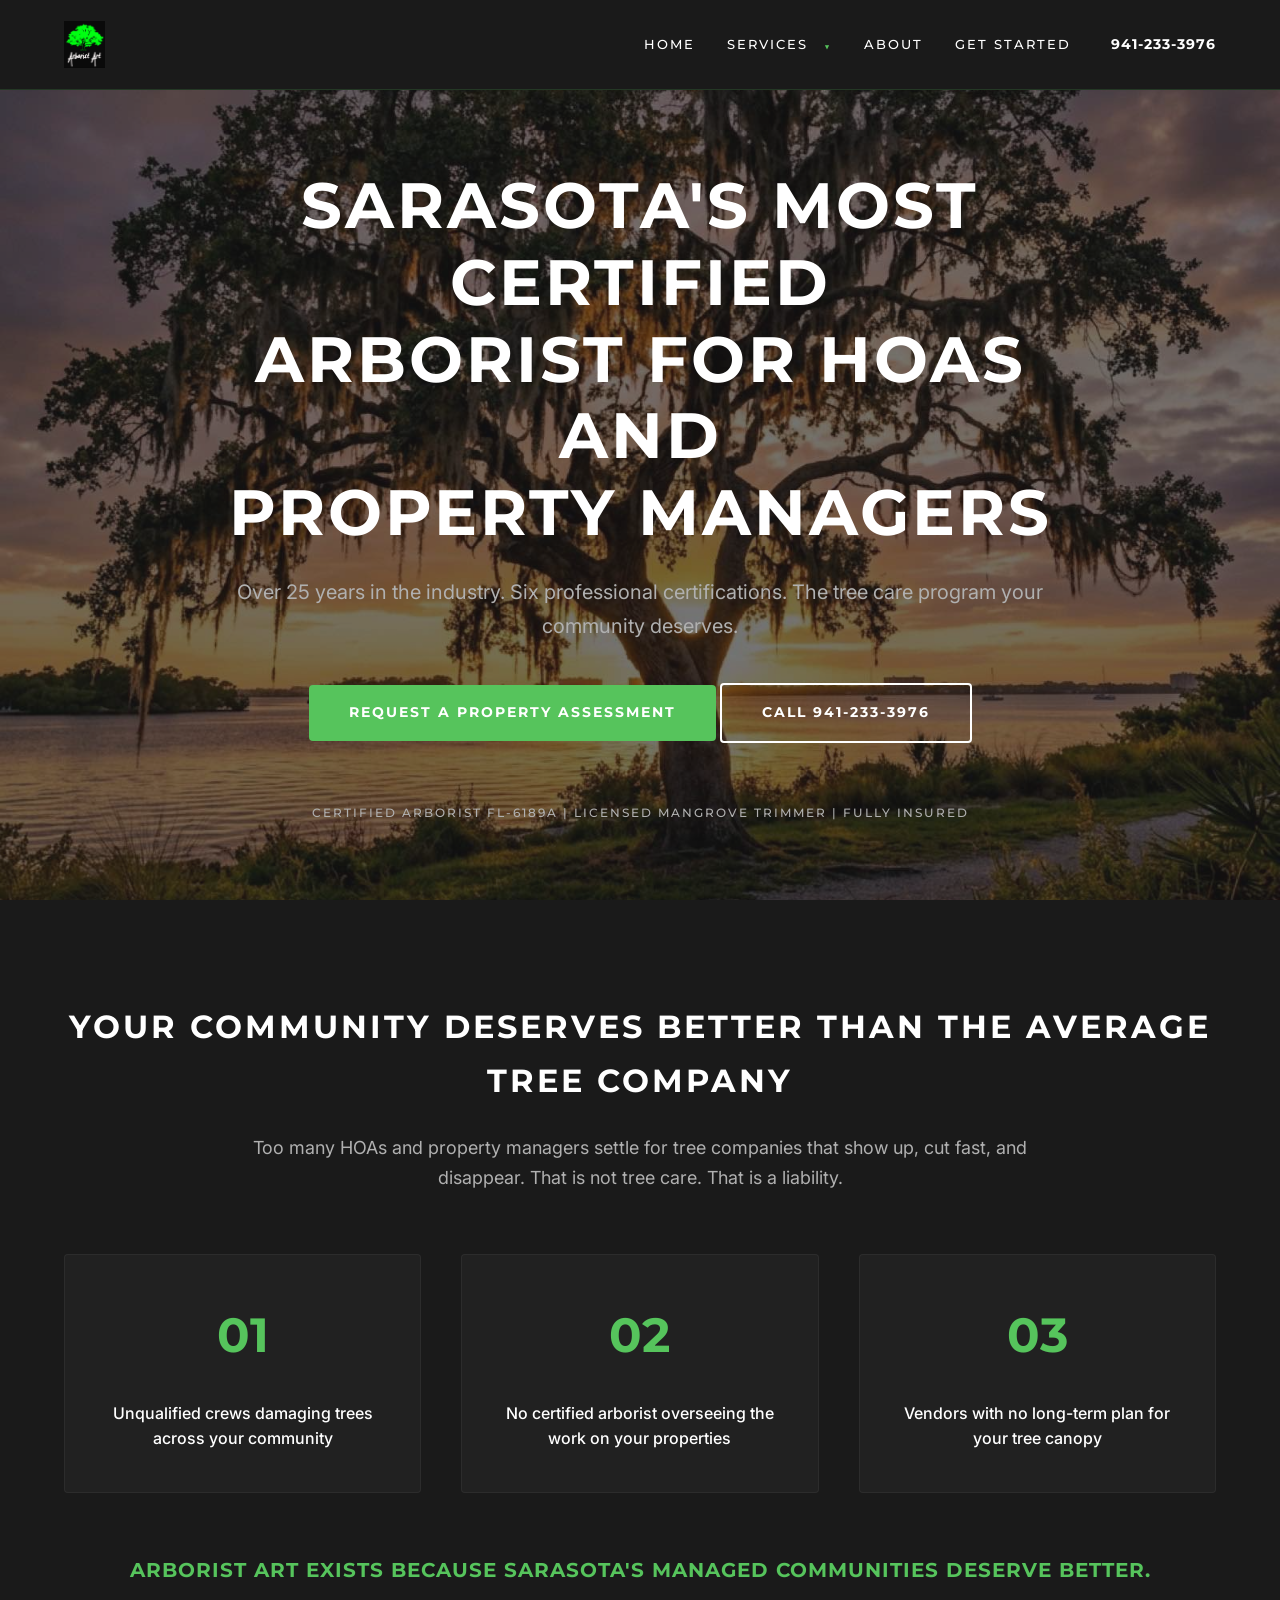
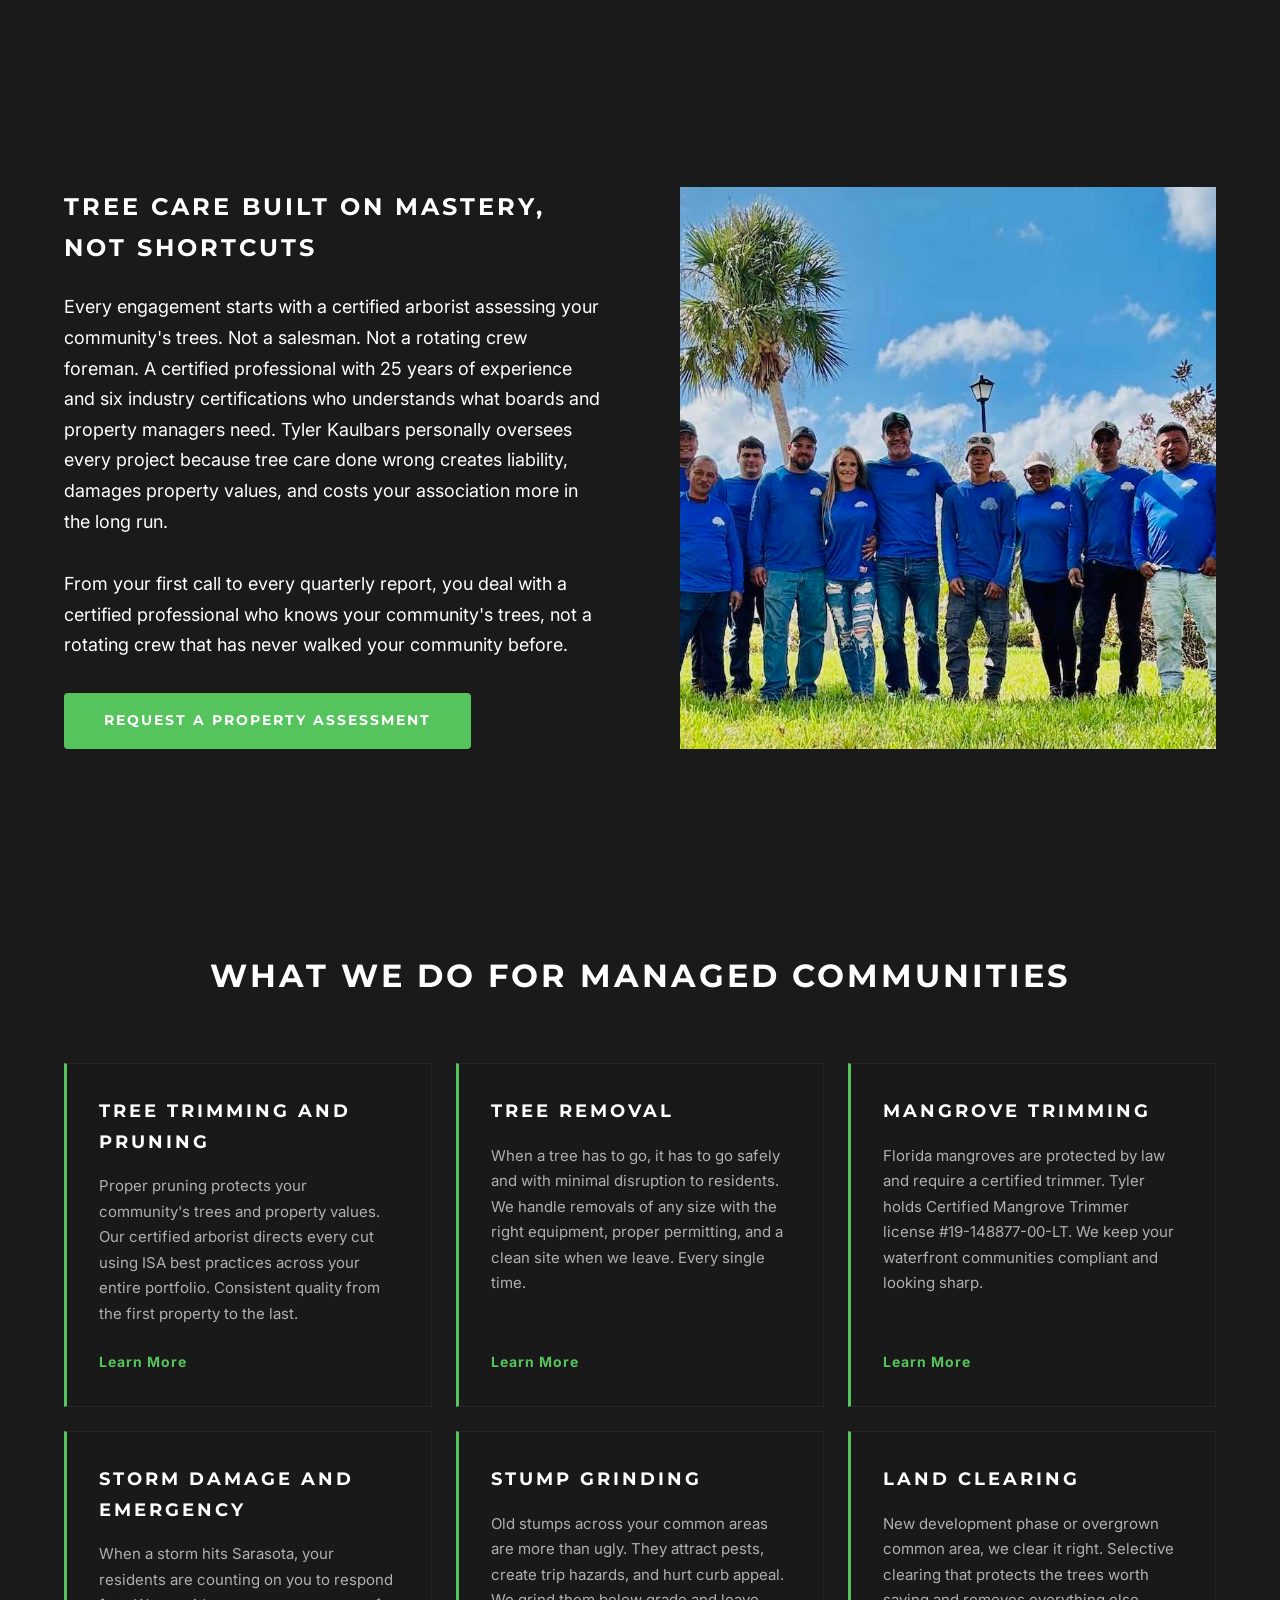
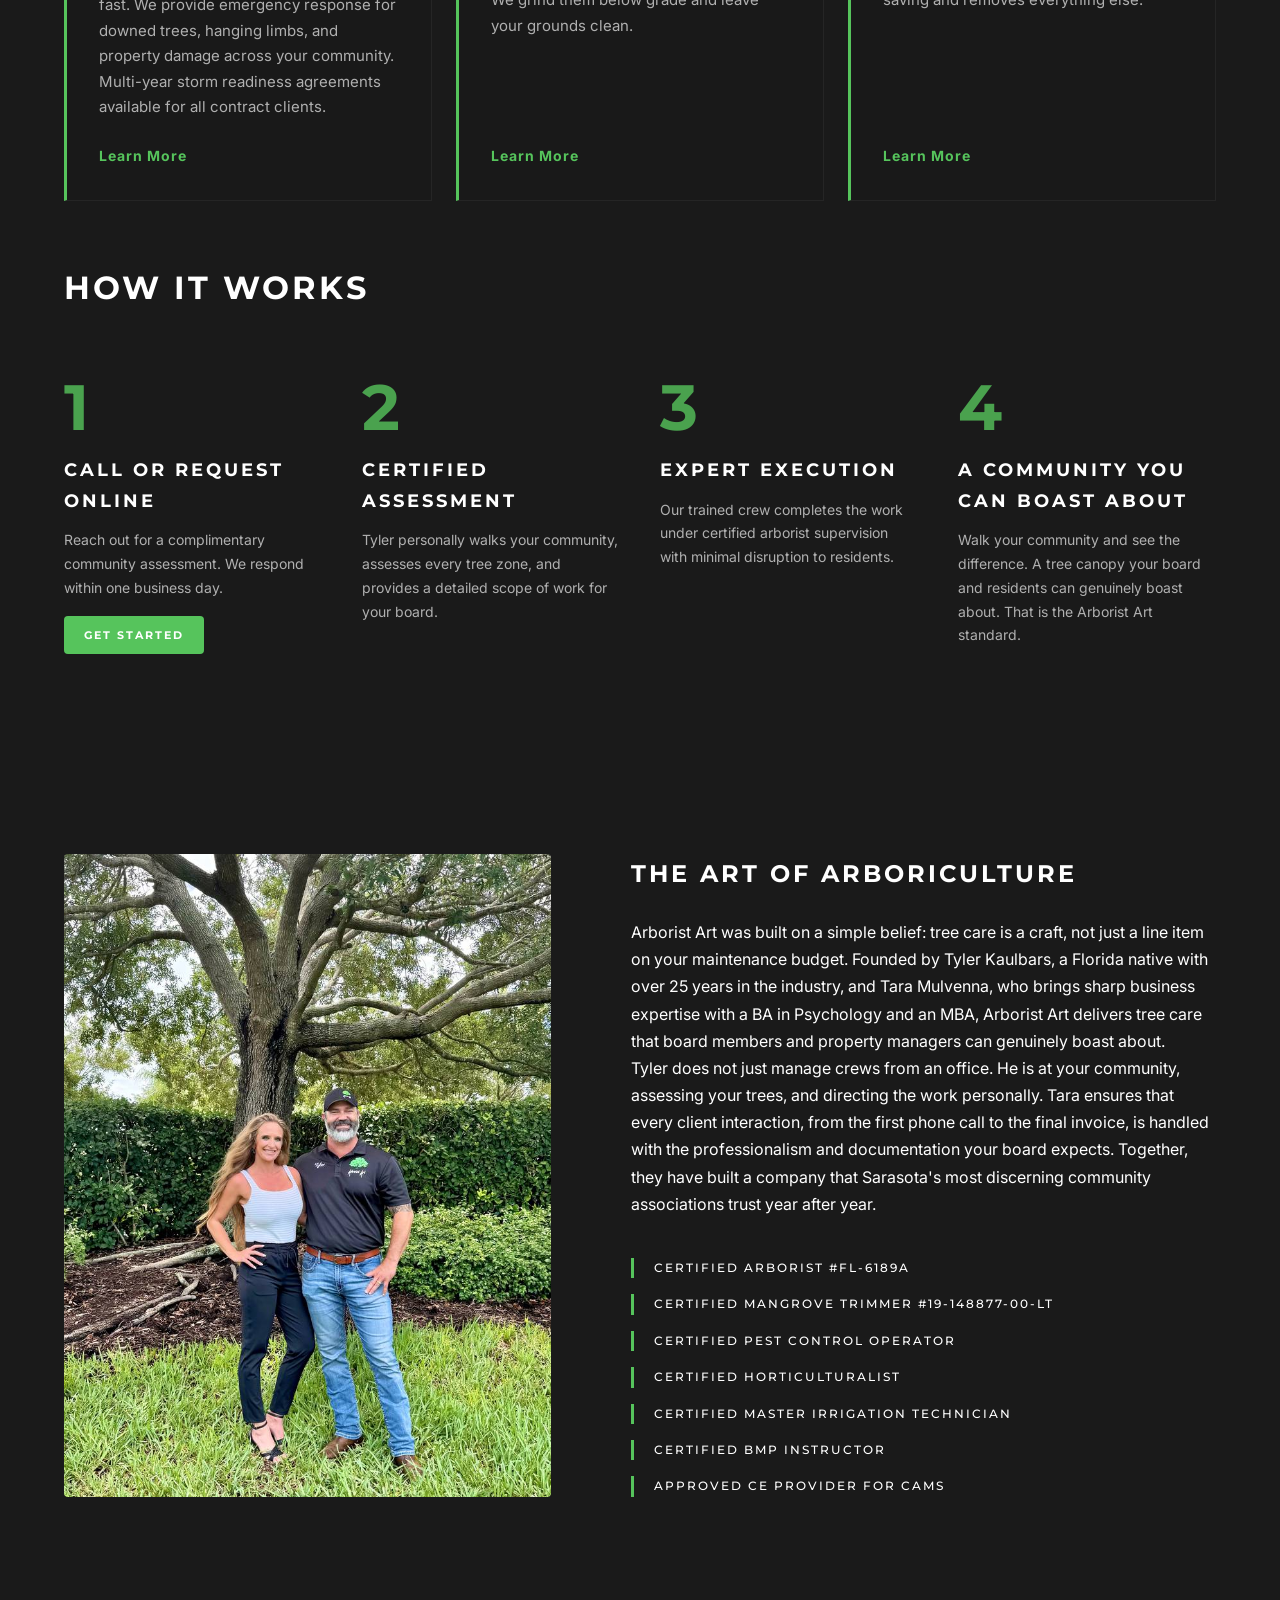
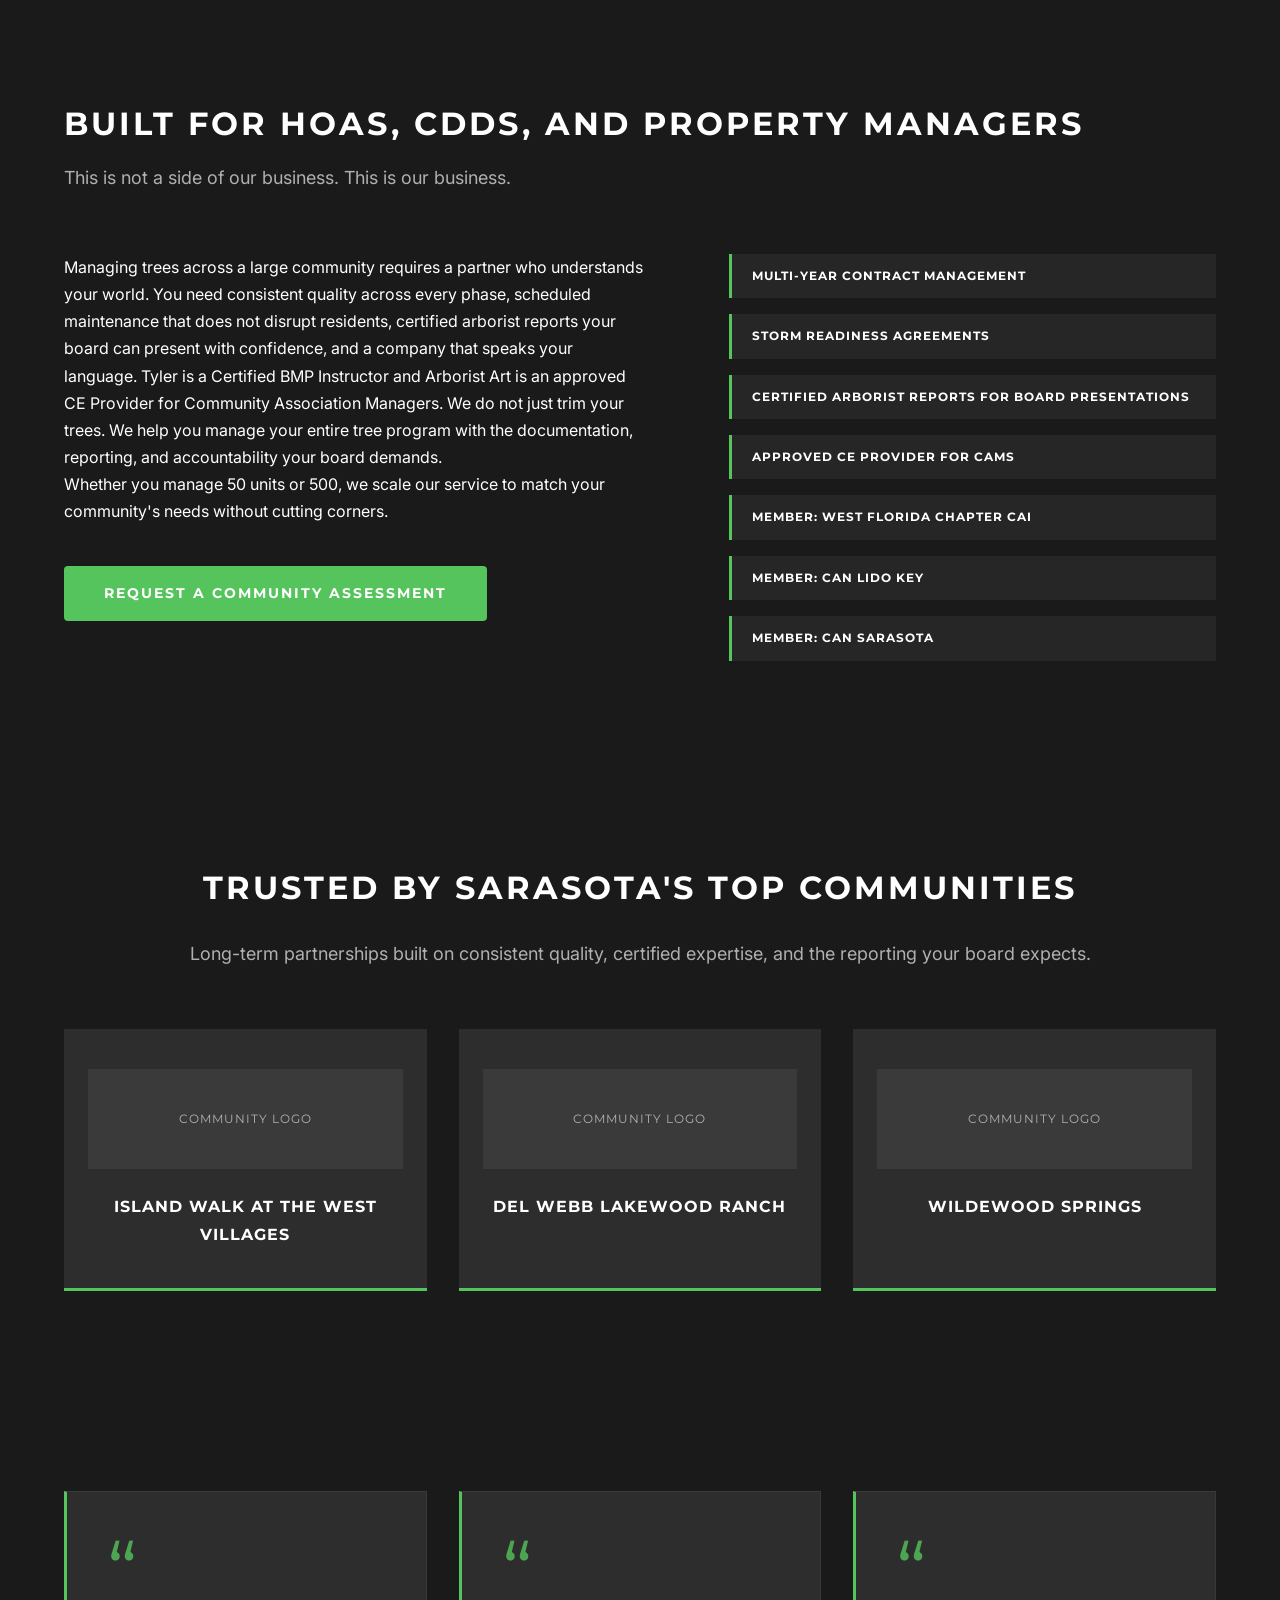
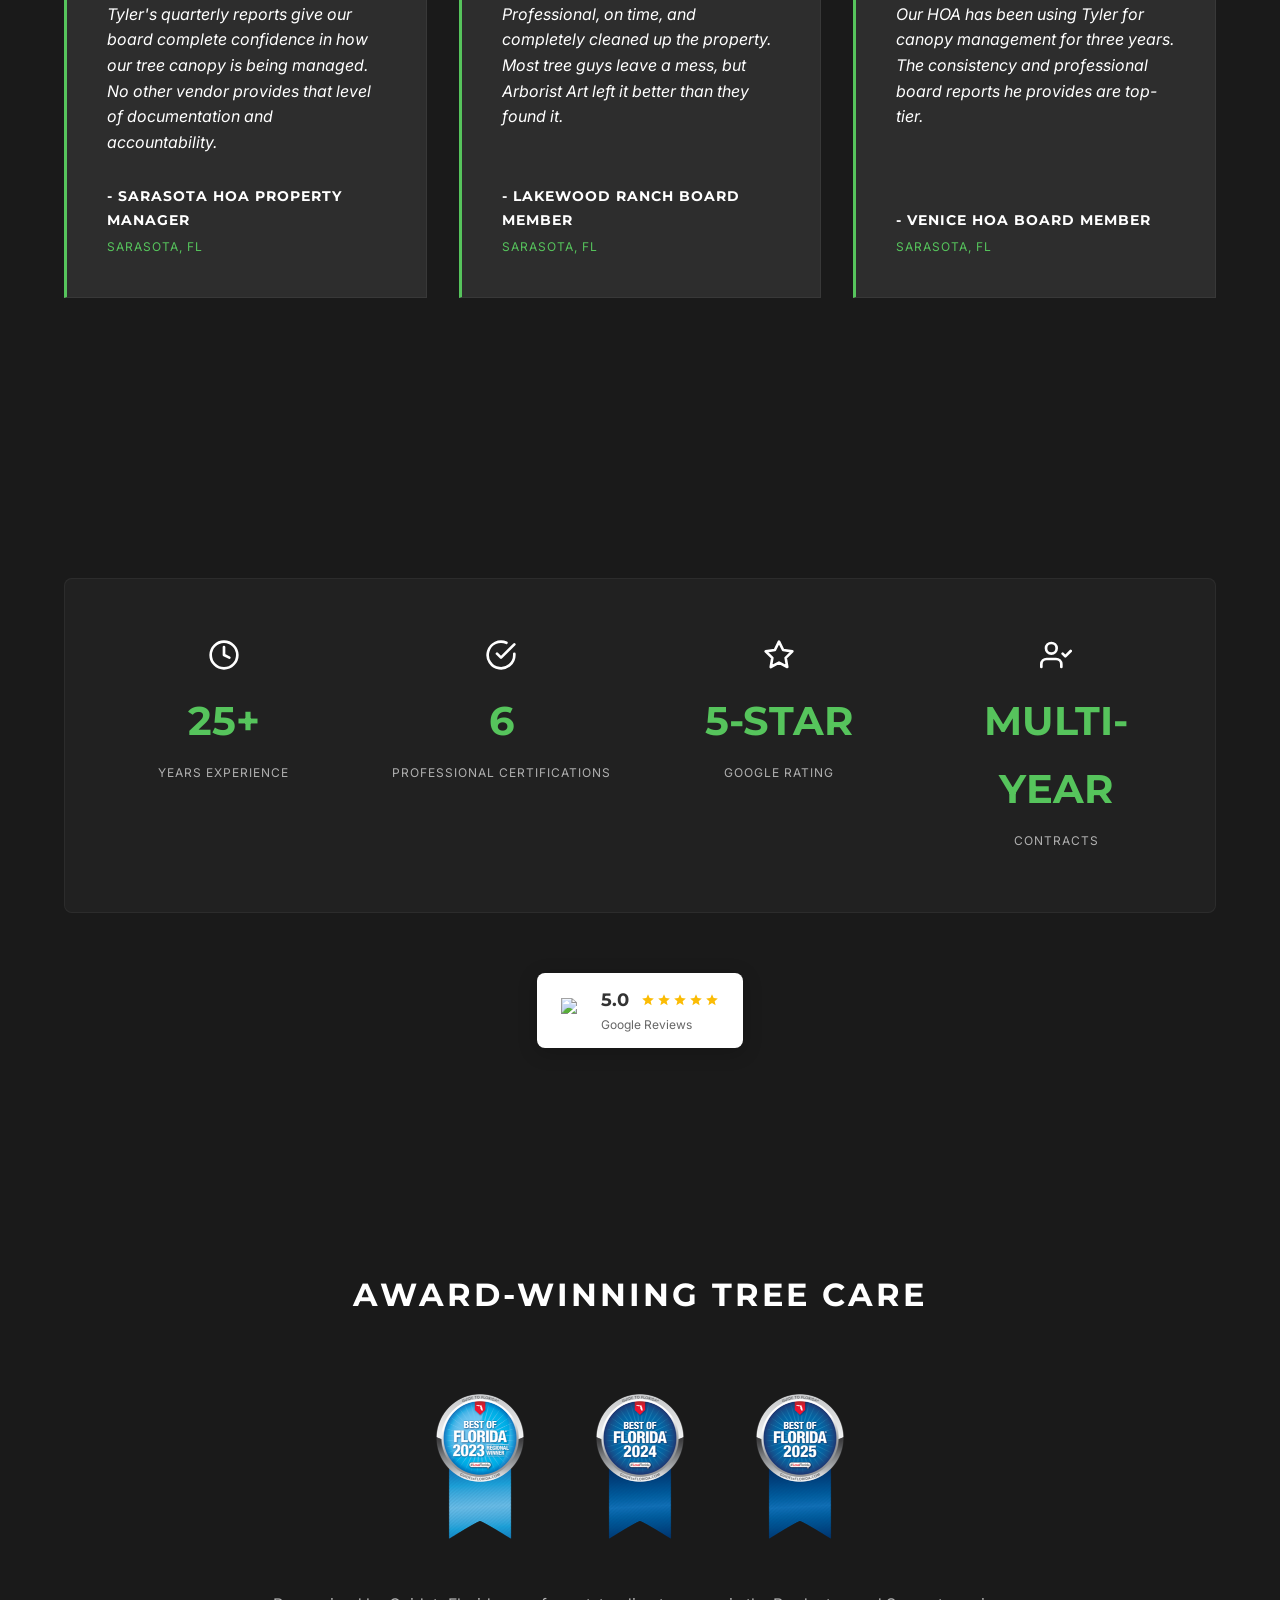
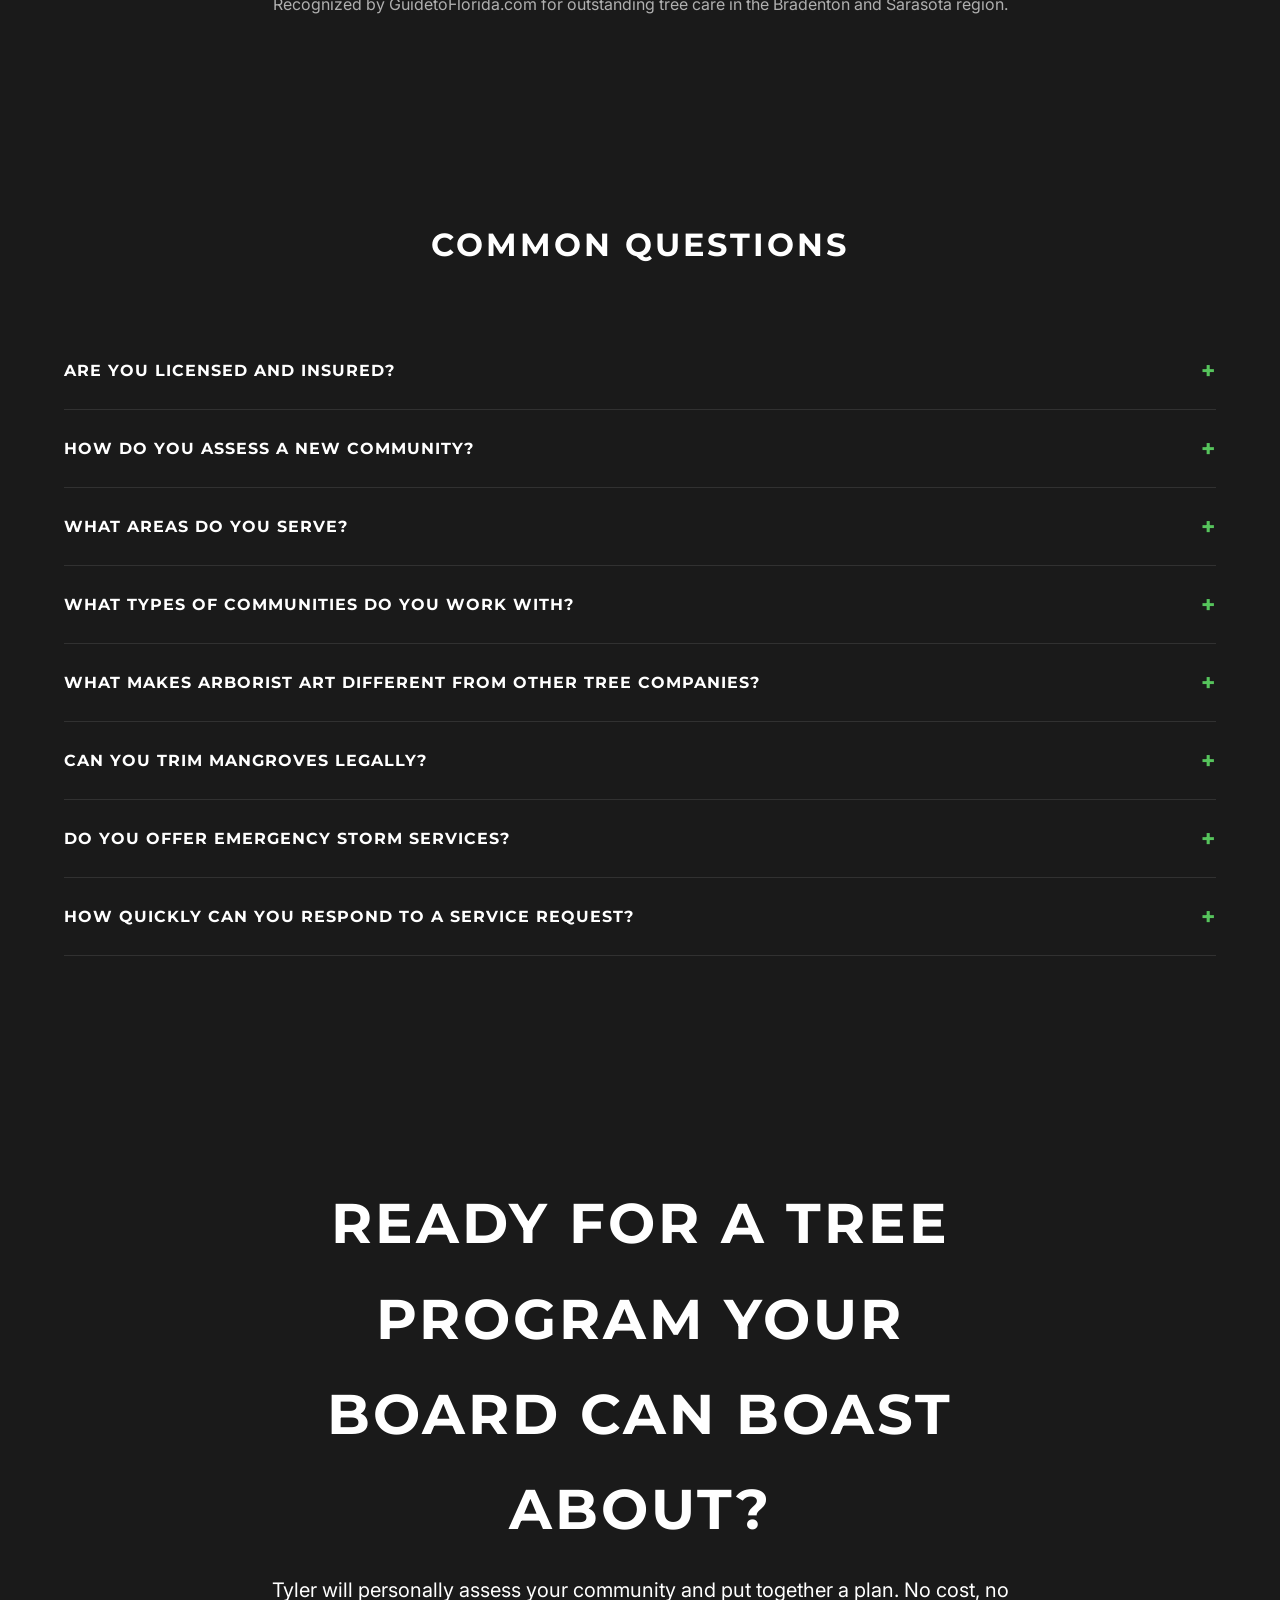
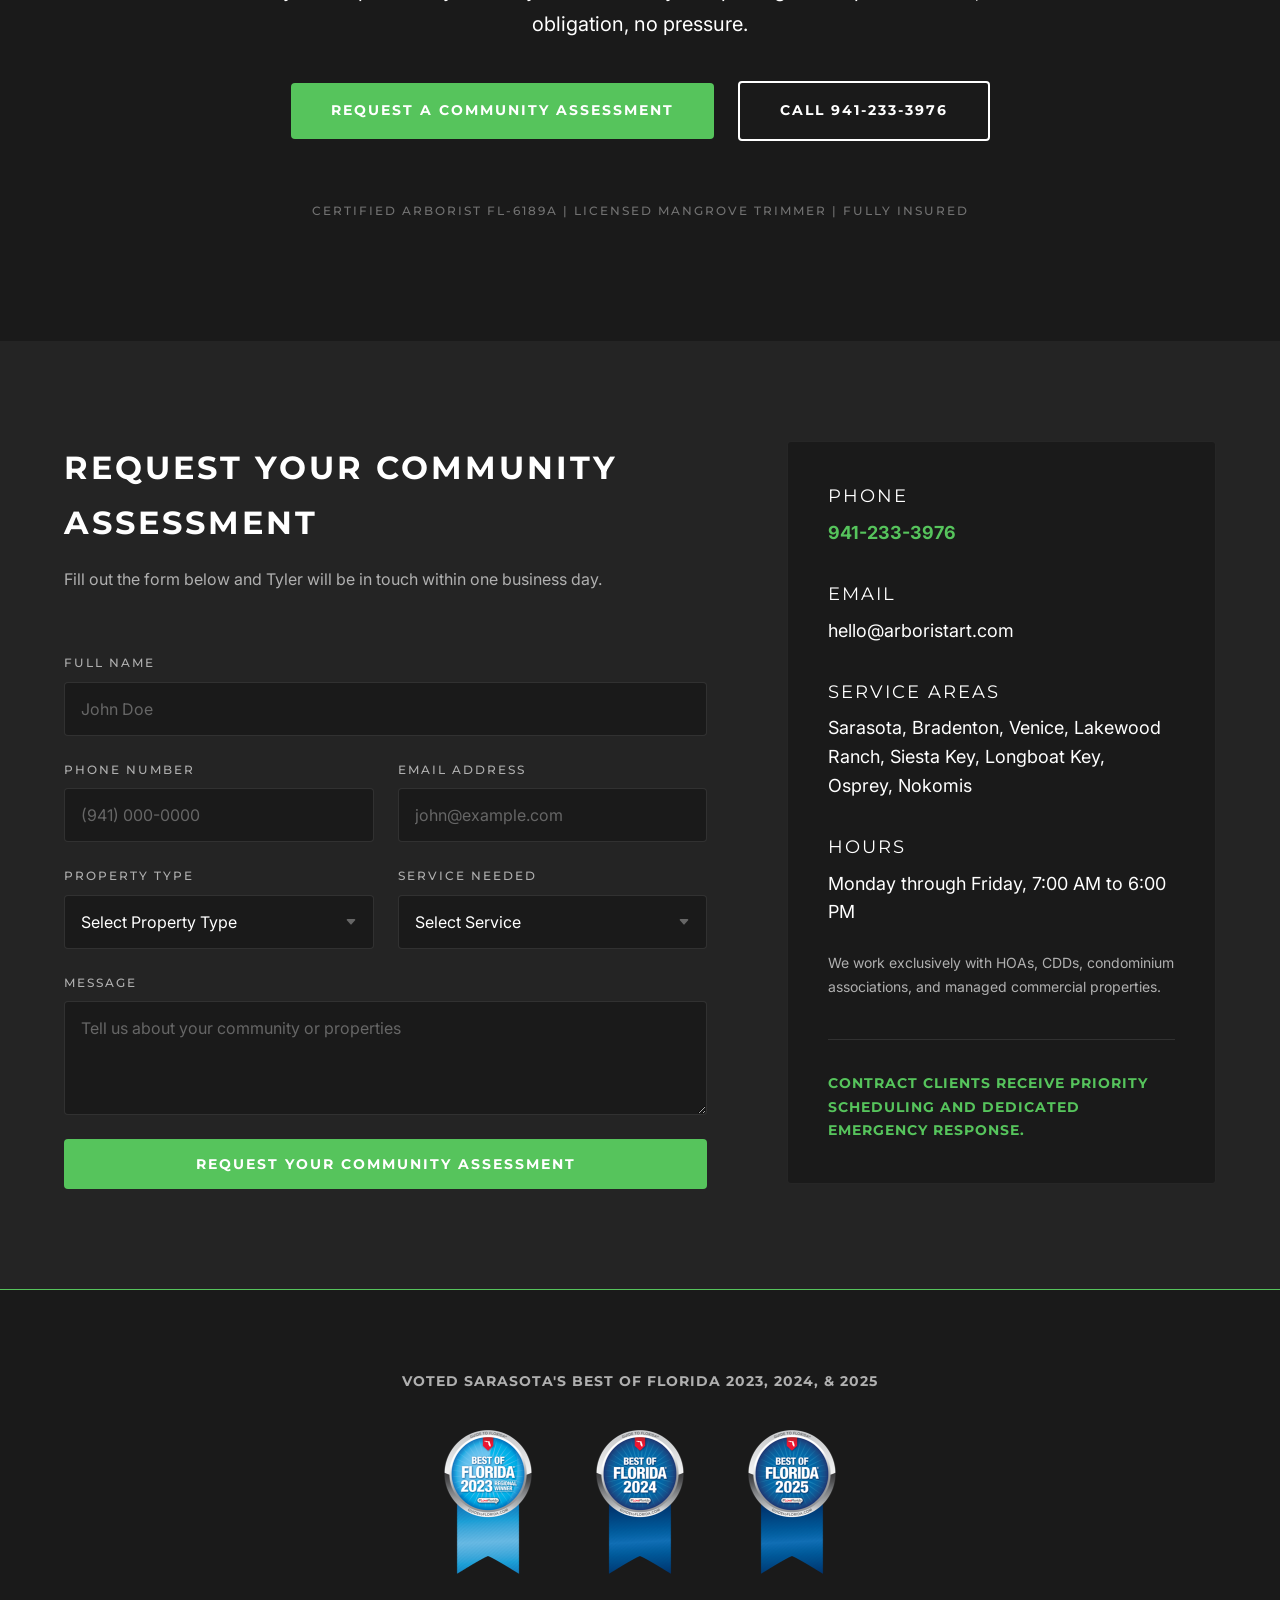
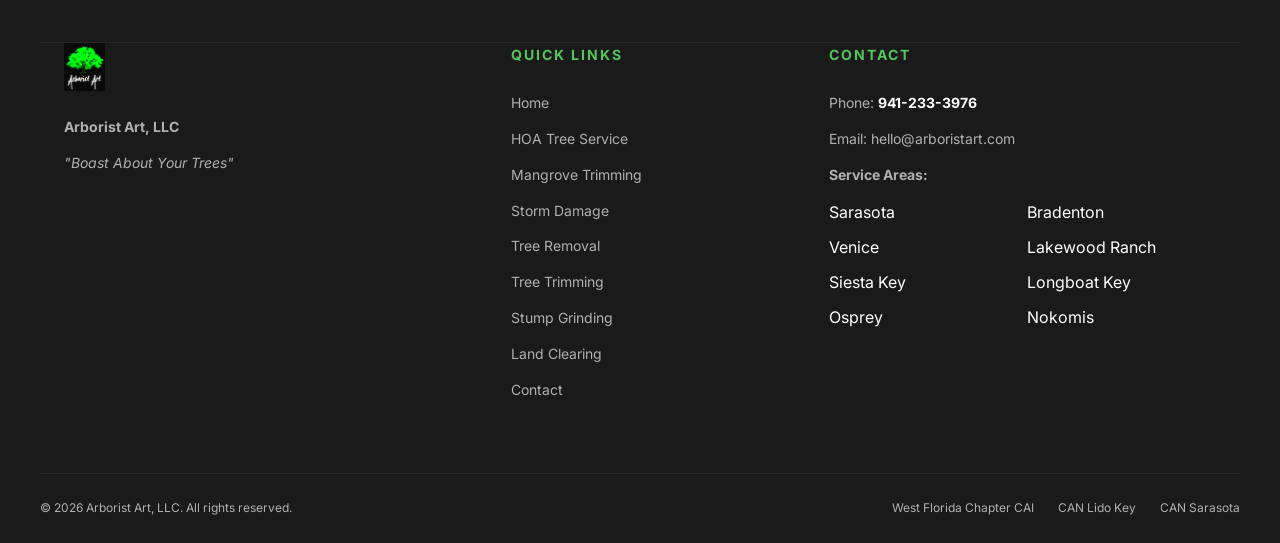
==== commit 04a8c3be: "Canonical non-www URLs, about.html canonical, resize award ribbons, redo JPG compression Co-authored" ====
--- a/index.html
+++ b/index.html
@@ -7,7 +7,7 @@
     <meta name="description" content="Sarasota's most certified arborist serving HOAs, CDDs, and property managers. 25+ years experience, six certifications, multi-year contracts. Request your community assessment today.">
     
     <!-- SEO & Social Media -->
-    <link rel="canonical" href="https://www.arboristart.com">
+    <link rel="canonical" href="https://arboristart.com/">
     <meta property="og:type" content="website">
     <meta property="og:site_name" content="Arborist Art">
     <meta property="og:locale" content="en_US">
@@ -40,7 +40,7 @@
       "@type": "TreeService",
       "name": "Arborist Art",
       "description": "Sarasota's most certified arborist serving HOAs, CDDs, and property managers. Multi-year contracts, board-ready reporting, and expert tree canopy management.",
-      "url": "https://www.arboristart.com",
+      "url": "https://arboristart.com",
       "telephone": "+1-941-233-3976",
       "email": "hello@arboristart.com",
       "address": {
@@ -177,7 +177,7 @@
       "@context": "https://schema.org",
       "@type": "BreadcrumbList",
       "itemListElement": [
-        {"@type": "ListItem", "position": 1, "name": "Home", "item": "https://www.arboristart.com"}
+        {"@type": "ListItem", "position": 1, "name": "Home", "item": "https://arboristart.com"}
       ]
     }
     </script>
@@ -536,9 +536,9 @@
             </div>
             
             <div class="awards-badge-grid">
-                <img src="assets/BOFL-Ribbon-2023-Regional.png" alt="Best of Florida 2023 Award" width="1500" height="2100" loading="lazy" decoding="async" style="width: 120px; height: auto;">
-                <img src="assets/BOFL-Ribbon-2024-Best-RGBforWeb.png" alt="Best of Florida 2024 Award" width="1500" height="2100" loading="lazy" decoding="async" style="width: 120px; height: auto;">
-                <img src="assets/BOFL-Ribbon-2025-Best-RGBforWeb.png" alt="Best of Florida 2025 Award" width="1500" height="2100" loading="lazy" decoding="async" style="width: 120px; height: auto;">
+                <img src="assets/BOFL-Ribbon-2023-Regional.png" alt="Best of Florida 2023 Award" width="240" height="336" loading="lazy" decoding="async" style="width: 120px; height: auto;">
+                <img src="assets/BOFL-Ribbon-2024-Best-RGBforWeb.png" alt="Best of Florida 2024 Award" width="240" height="336" loading="lazy" decoding="async" style="width: 120px; height: auto;">
+                <img src="assets/BOFL-Ribbon-2025-Best-RGBforWeb.png" alt="Best of Florida 2025 Award" width="240" height="336" loading="lazy" decoding="async" style="width: 120px; height: auto;">
             </div>
             
             <p style="margin-top: 40px; color: var(--text-sec); font-size: 16px;">Recognized by GuidetoFlorida.com for outstanding tree care in the Bradenton and Sarasota region.</p>
@@ -754,9 +754,9 @@
         <div class="container" style="padding-bottom: 40px; border-bottom: 1px solid rgba(255,255,255,0.05); text-align: center;">
             <p style="font-family: 'Montserrat', sans-serif; font-weight: 700; color: #B0B0B0; margin-bottom: 24px; text-transform: uppercase; letter-spacing: 1px; font-size: 14px;">Voted Sarasota's Best of Florida 2023, 2024, & 2025</p>
             <div style="display: flex; justify-content: center; gap: 32px; align-items: center; flex-wrap: wrap; margin-bottom: 16px;">
-                <img src="assets/BOFL-Ribbon-2023-Regional.png" alt="Best of Florida 2023 Award" width="1500" height="2100" loading="lazy" decoding="async" style="width: 120px; height: auto;">
-                <img src="assets/BOFL-Ribbon-2024-Best-RGBforWeb.png" alt="Best of Florida 2024 Award" width="1500" height="2100" loading="lazy" decoding="async" style="width: 120px; height: auto;">
-                <img src="assets/BOFL-Ribbon-2025-Best-RGBforWeb.png" alt="Best of Florida 2025 Award" width="1500" height="2100" loading="lazy" decoding="async" style="width: 120px; height: auto;">
+                <img src="assets/BOFL-Ribbon-2023-Regional.png" alt="Best of Florida 2023 Award" width="240" height="336" loading="lazy" decoding="async" style="width: 120px; height: auto;">
+                <img src="assets/BOFL-Ribbon-2024-Best-RGBforWeb.png" alt="Best of Florida 2024 Award" width="240" height="336" loading="lazy" decoding="async" style="width: 120px; height: auto;">
+                <img src="assets/BOFL-Ribbon-2025-Best-RGBforWeb.png" alt="Best of Florida 2025 Award" width="240" height="336" loading="lazy" decoding="async" style="width: 120px; height: auto;">
             </div>
         </div>
         <div class="container footer-main">
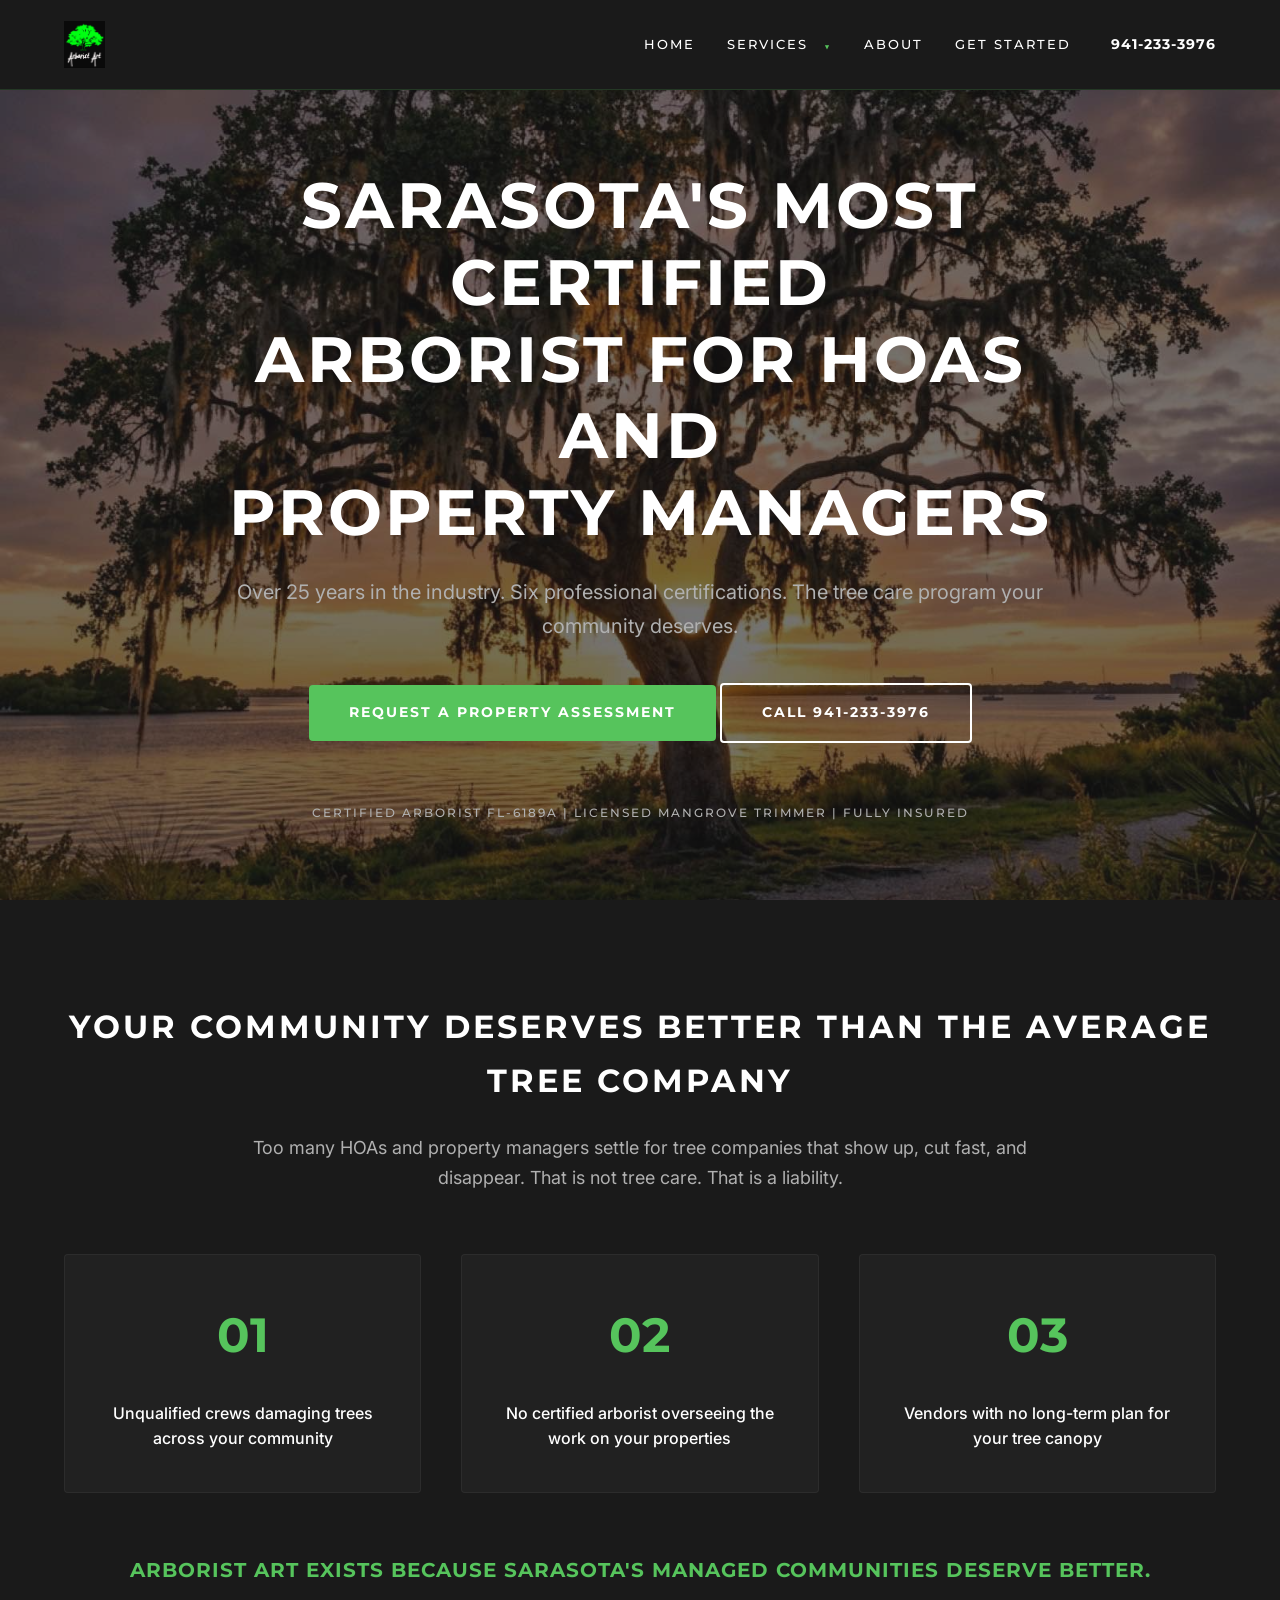
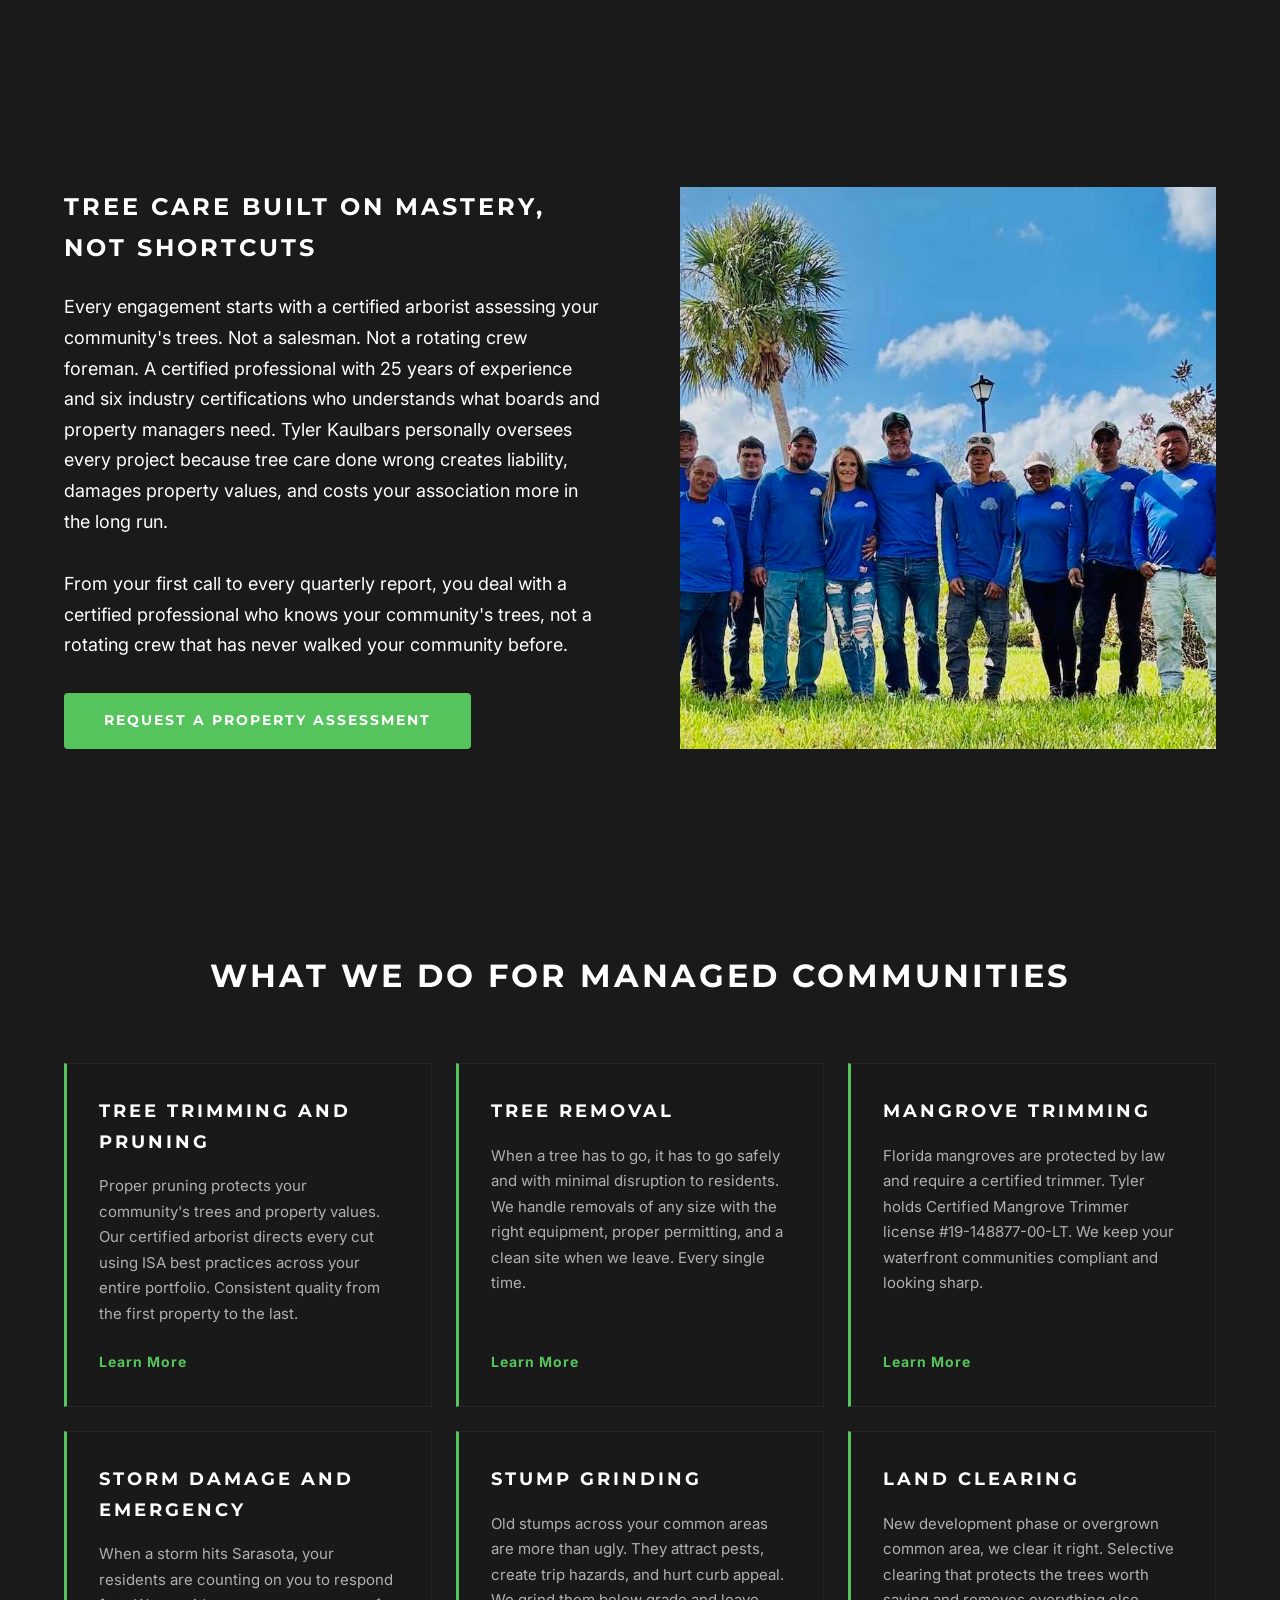
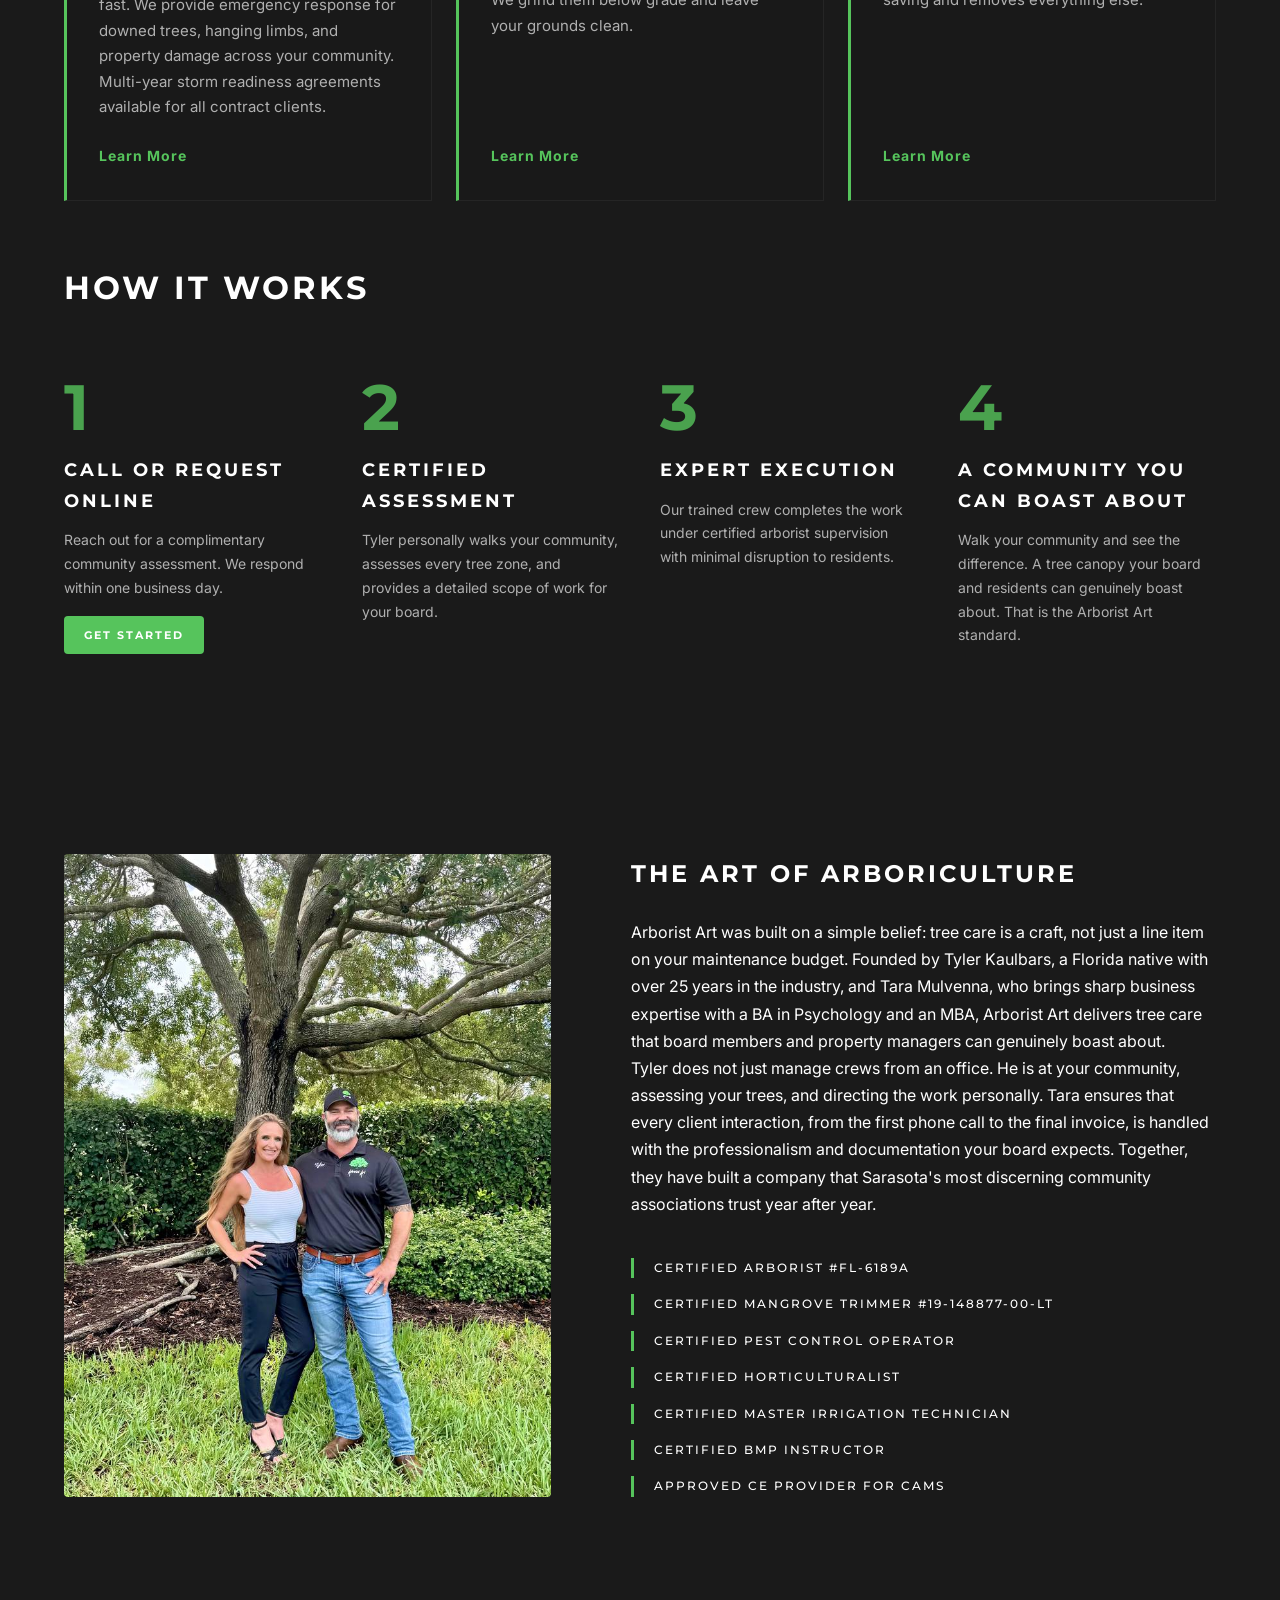
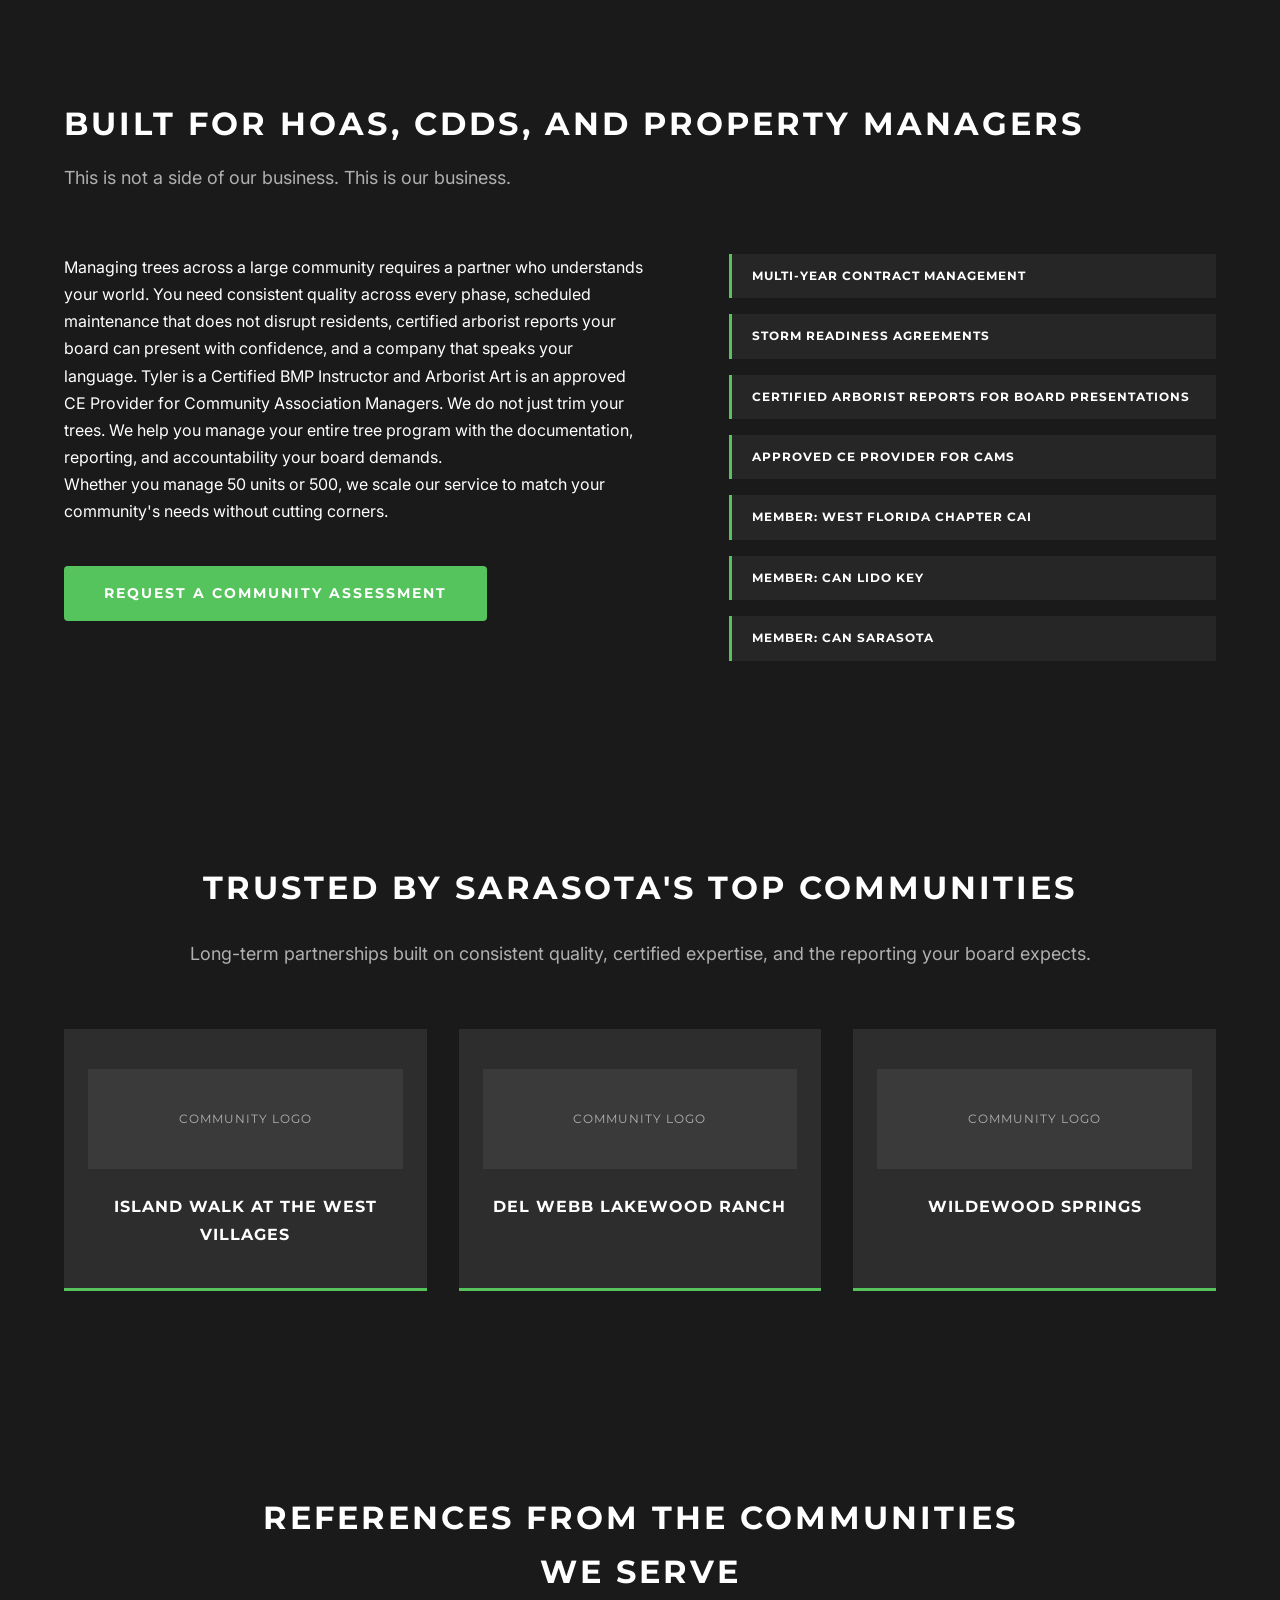
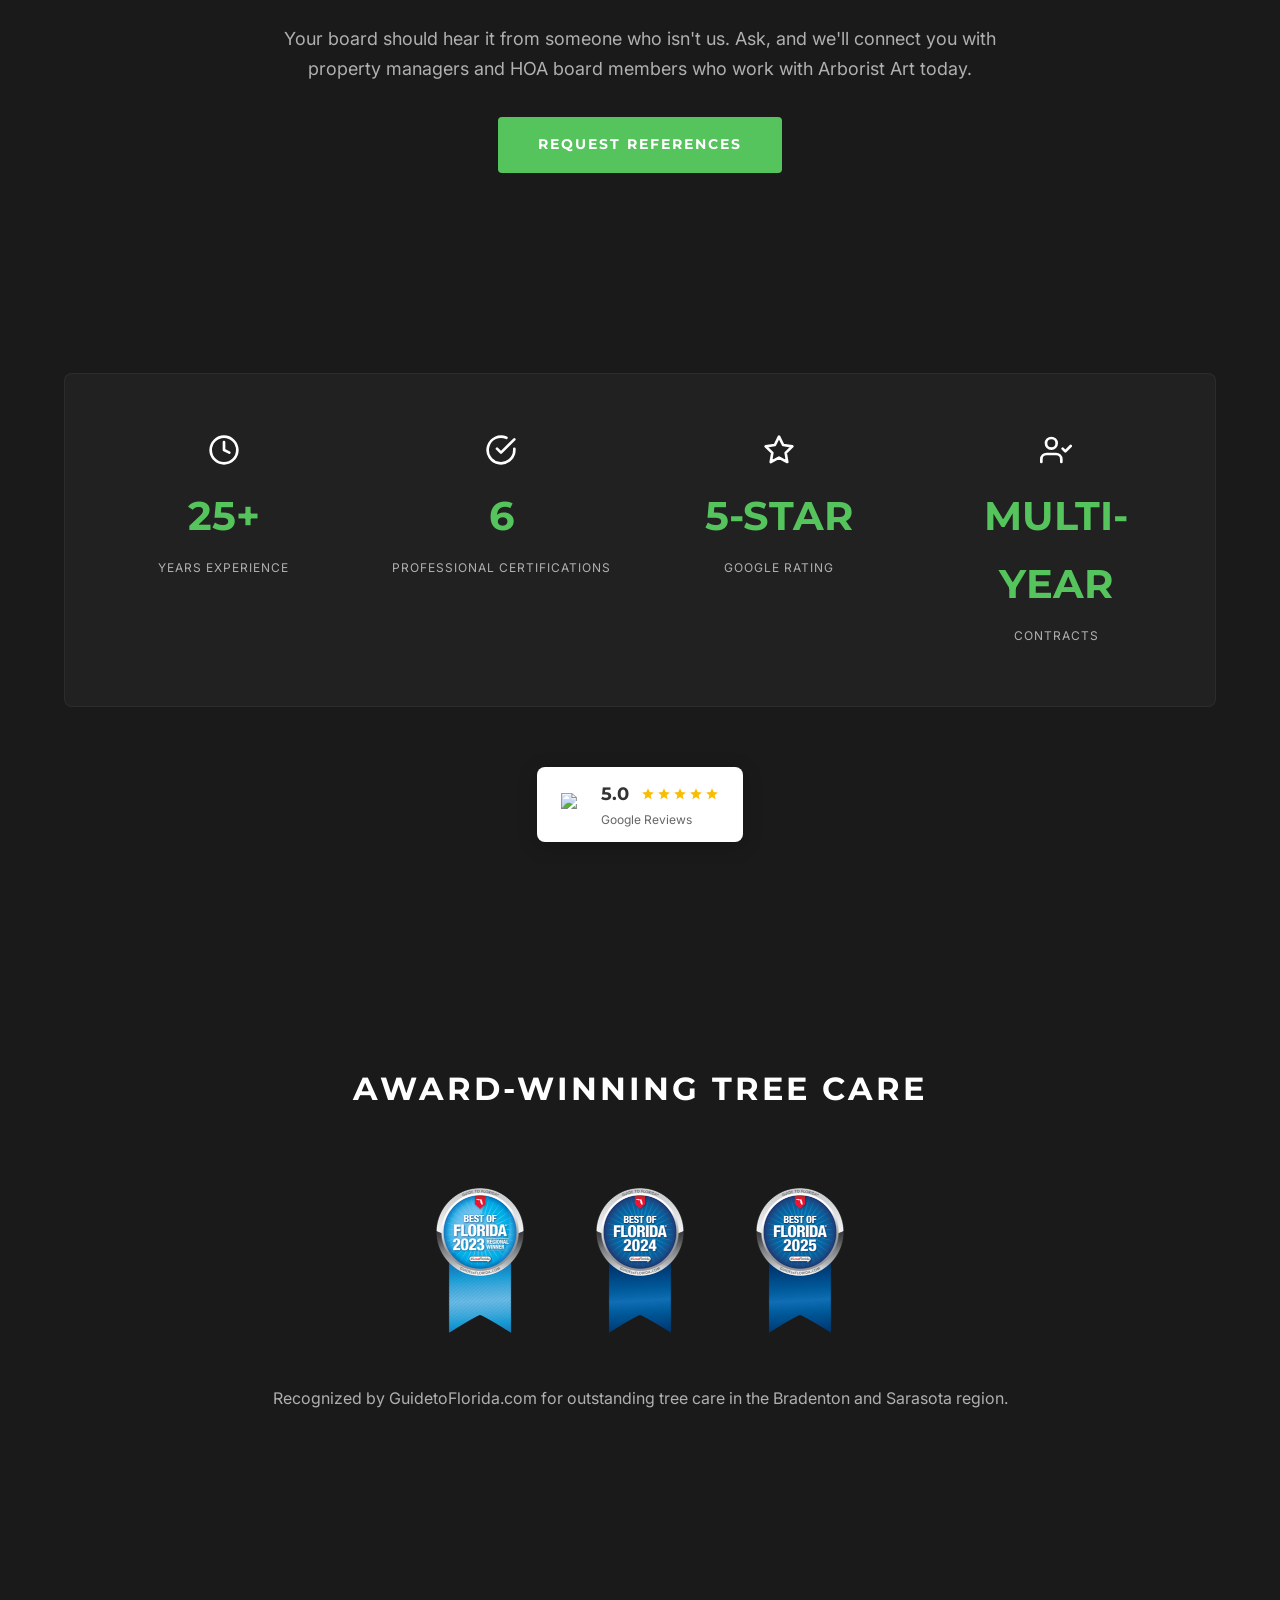
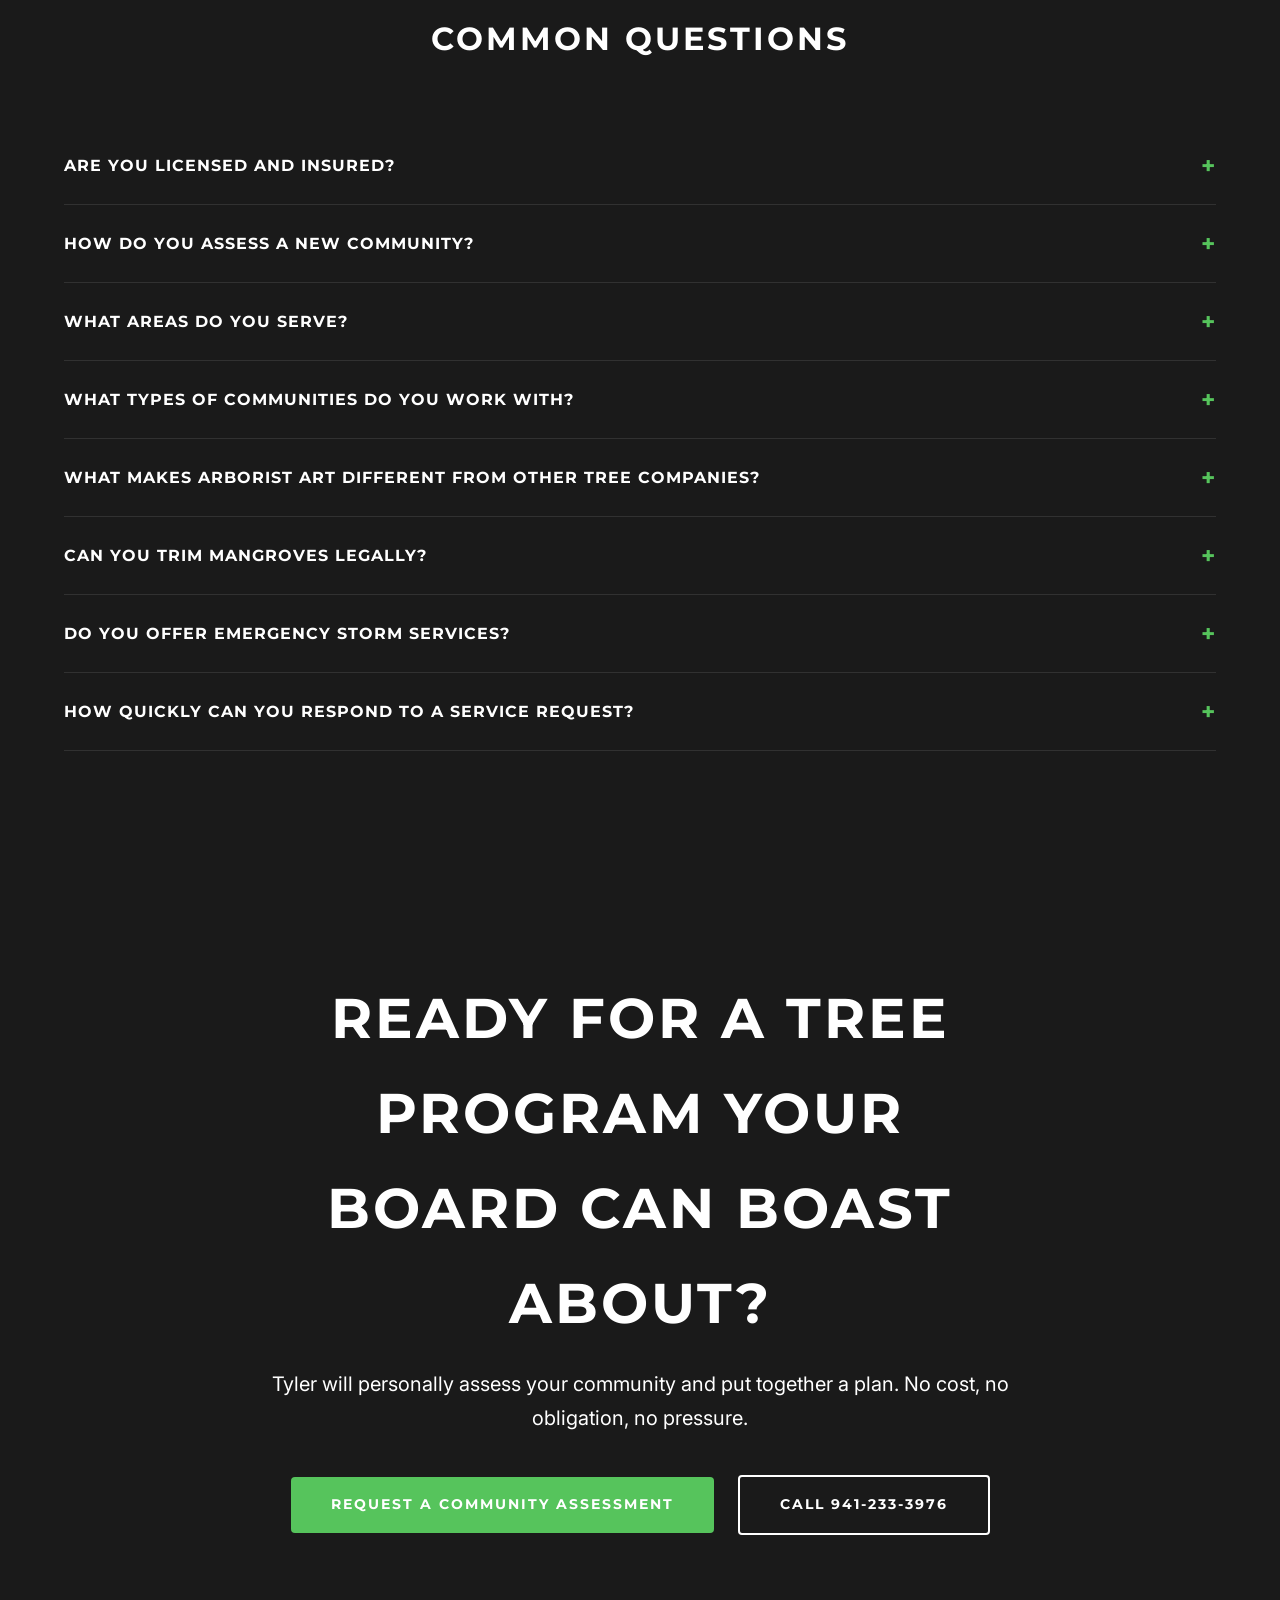
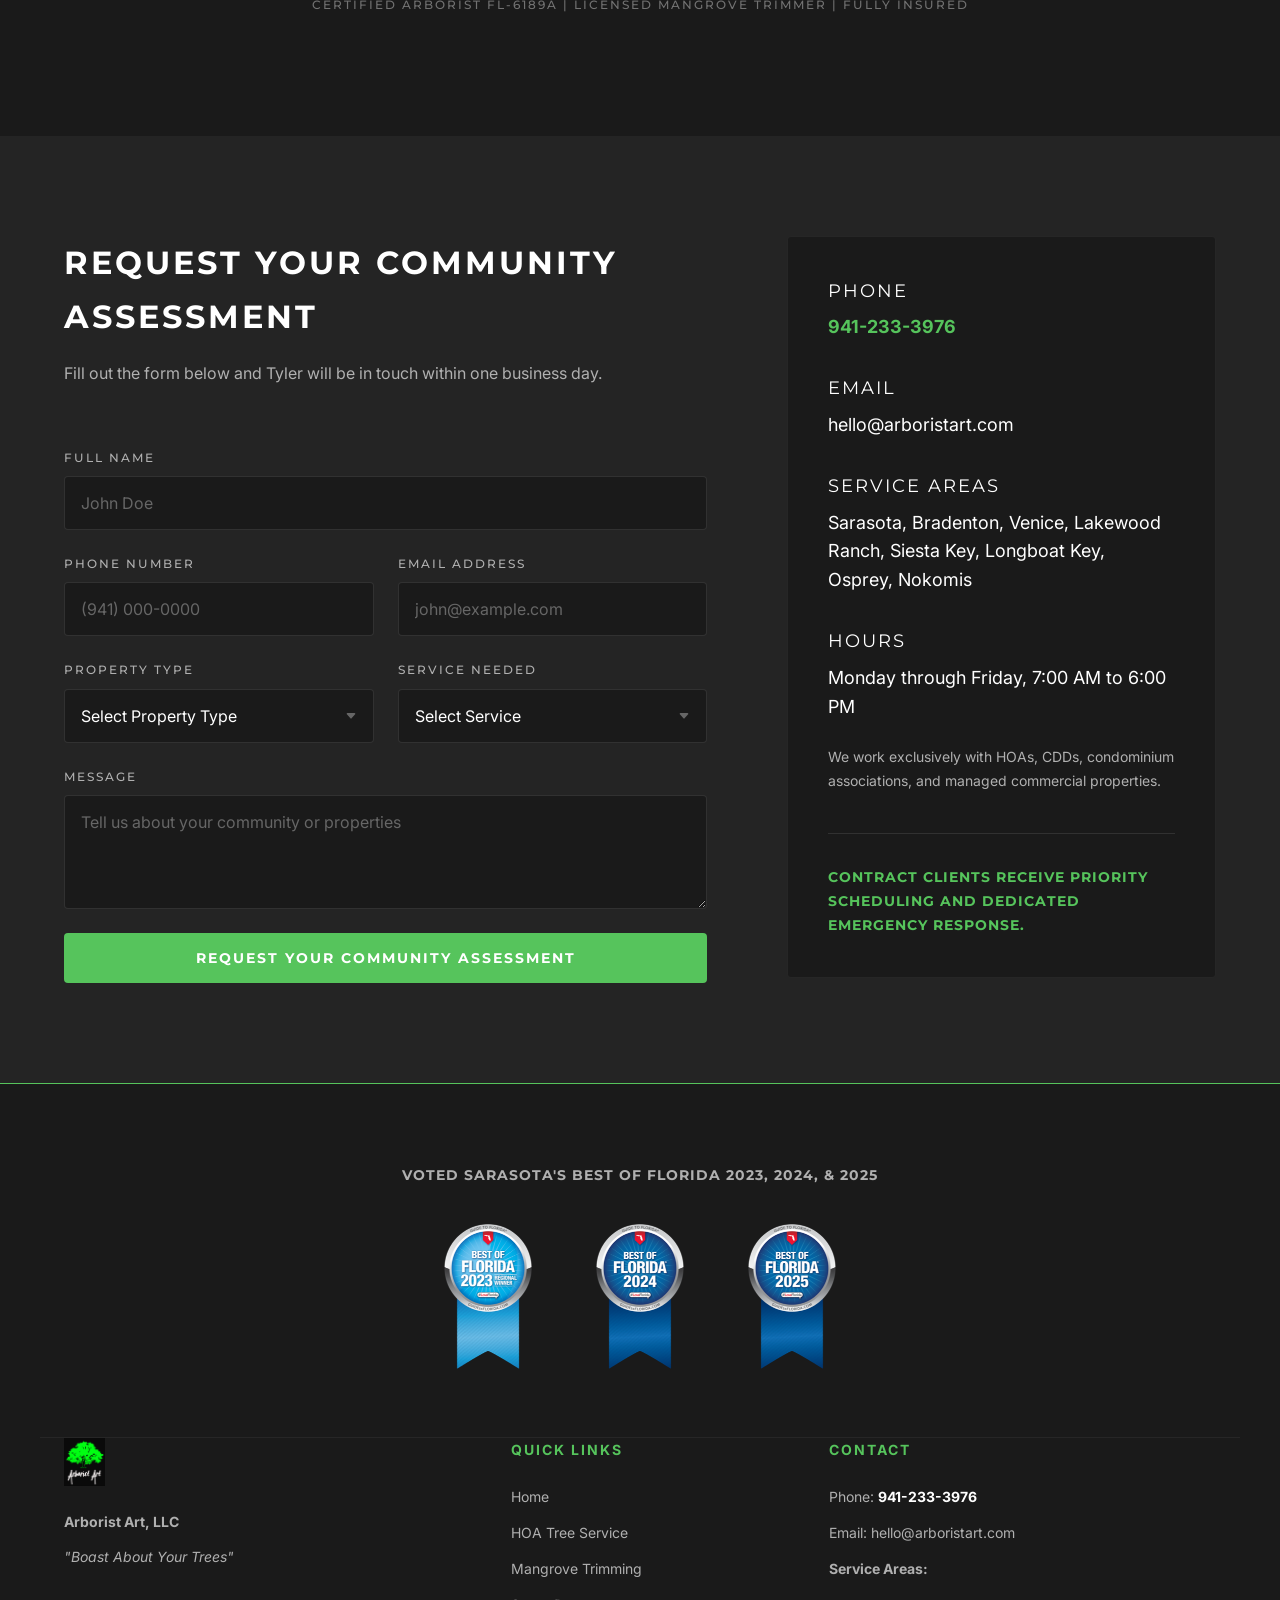
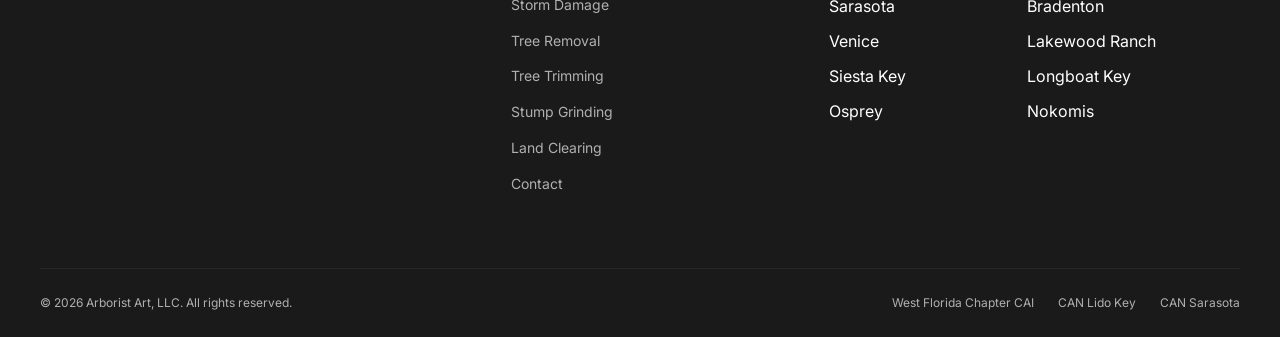
==== commit f239249b: "Remove fake testimonials and rating schema, add references band Co-authored-by: Cursor <cursoragent@" ====
--- a/index.html
+++ b/index.html
@@ -72,12 +72,6 @@
           {"@type": "EducationalOccupationalCredential", "credentialCategory": "certification", "name": "ISA Certified Arborist #FL-6189A"},
           {"@type": "EducationalOccupationalCredential", "credentialCategory": "license", "name": "Certified Mangrove Trimmer #19-148877-00-LT"}
         ]
-      },
-      "aggregateRating": {
-        "@type": "AggregateRating",
-        "ratingValue": "5.0",
-        "reviewCount": "9",
-        "bestRating": "5"
       },
       "priceRange": "$$",
       "openingHours": "Mo-Fr 07:00-18:00",
@@ -453,33 +447,12 @@
         </div>
     </section>
 
-    <section id="testimonials-section" class="section-darker testimonial-section">
+    <section id="references-section" class="section-darker testimonial-section">
         <div class="container">
-            <div class="testimonial-grid">
-                <div class="testimonial-card">
-                    <div class="quote-mark" style="font-size: 80px; color: var(--accent); line-height: 1; margin-bottom: -10px;">&ldquo;</div>
-                    <p class="testimonial-text">Tyler's quarterly reports give our board complete confidence in how our tree canopy is being managed. No other vendor provides that level of documentation and accountability.</p>
-                    <div class="testimonial-meta">
-                        <span class="testimonial-author" style="color: white; font-weight: 700;">- Sarasota HOA Property Manager</span>
-                        <span class="testimonial-location" style="color: var(--accent); display: block; margin-top: 4px;">Sarasota, FL</span>
-                    </div>
-                </div>
-                <div class="testimonial-card">
-                    <div class="quote-mark" style="font-size: 80px; color: var(--accent); line-height: 1; margin-bottom: -10px;">&ldquo;</div>
-                    <p class="testimonial-text">Professional, on time, and completely cleaned up the property. Most tree guys leave a mess, but Arborist Art left it better than they found it.</p>
-                    <div class="testimonial-meta">
-                        <span class="testimonial-author" style="color: white; font-weight: 700;">- Lakewood Ranch Board Member</span>
-                        <span class="testimonial-location" style="color: var(--accent); display: block; margin-top: 4px;">Sarasota, FL</span>
-                    </div>
-                </div>
-                <div class="testimonial-card">
-                    <div class="quote-mark" style="font-size: 80px; color: var(--accent); line-height: 1; margin-bottom: -10px;">&ldquo;</div>
-                    <p class="testimonial-text">Our HOA has been using Tyler for canopy management for three years. The consistency and professional board reports he provides are top-tier.</p>
-                    <div class="testimonial-meta">
-                        <span class="testimonial-author" style="color: white; font-weight: 700;">- Venice HOA Board Member</span>
-                        <span class="testimonial-location" style="color: var(--accent); display: block; margin-top: 4px;">Sarasota, FL</span>
-                    </div>
-                </div>
+            <div class="section-header text-center" style="max-width: 760px; margin: 0 auto;">
+                <h2 style="display: block; width: 100%; margin: 0 auto;">References From the Communities We Serve</h2>
+                <p style="margin-top: 24px; color: var(--text-sec); font-size: 18px;">Your board should hear it from someone who isn't us. Ask, and we'll connect you with property managers and HOA board members who work with Arborist Art today.</p>
+                <a href="#contact-form" data-tracking="cta-click" data-location="references-section" class="btn btn-primary" style="margin-top: 32px;" aria-label="Request references from Arborist Art clients">Request References</a>
             </div>
         </div>
     </section>
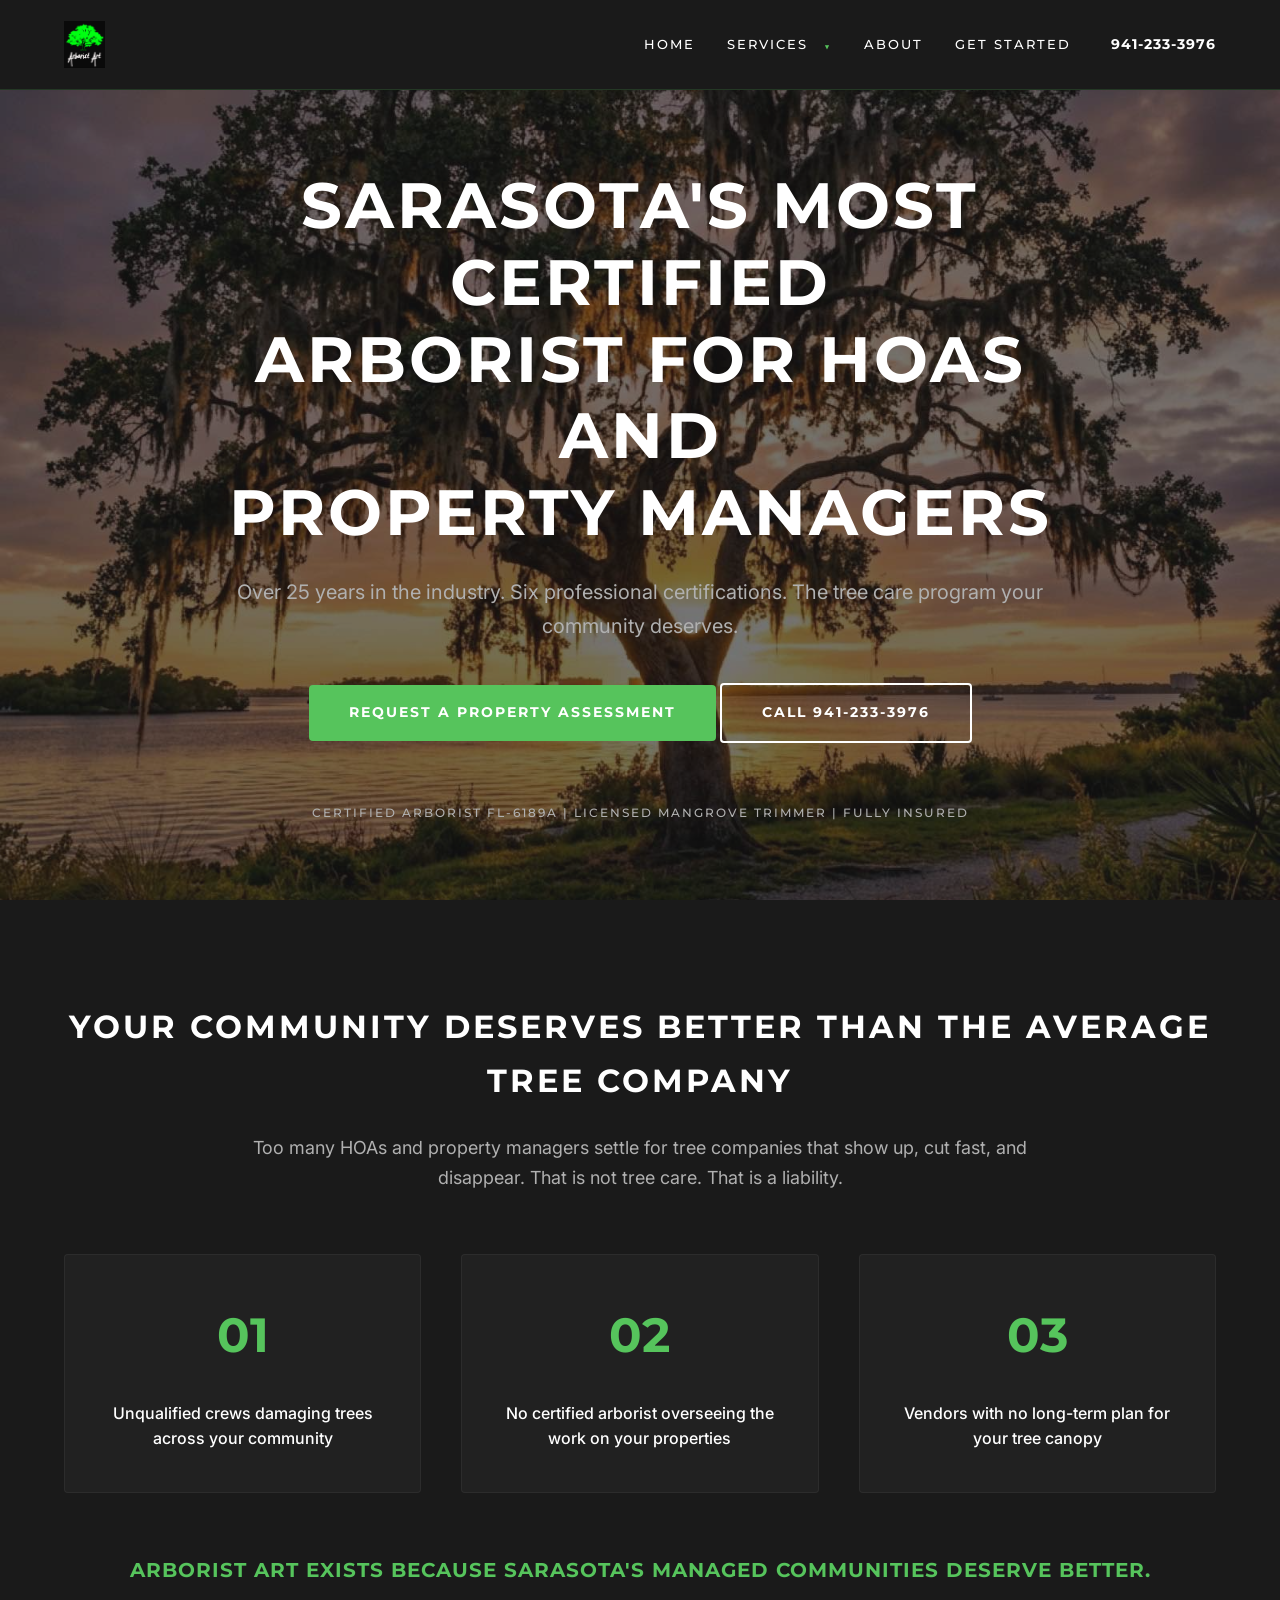
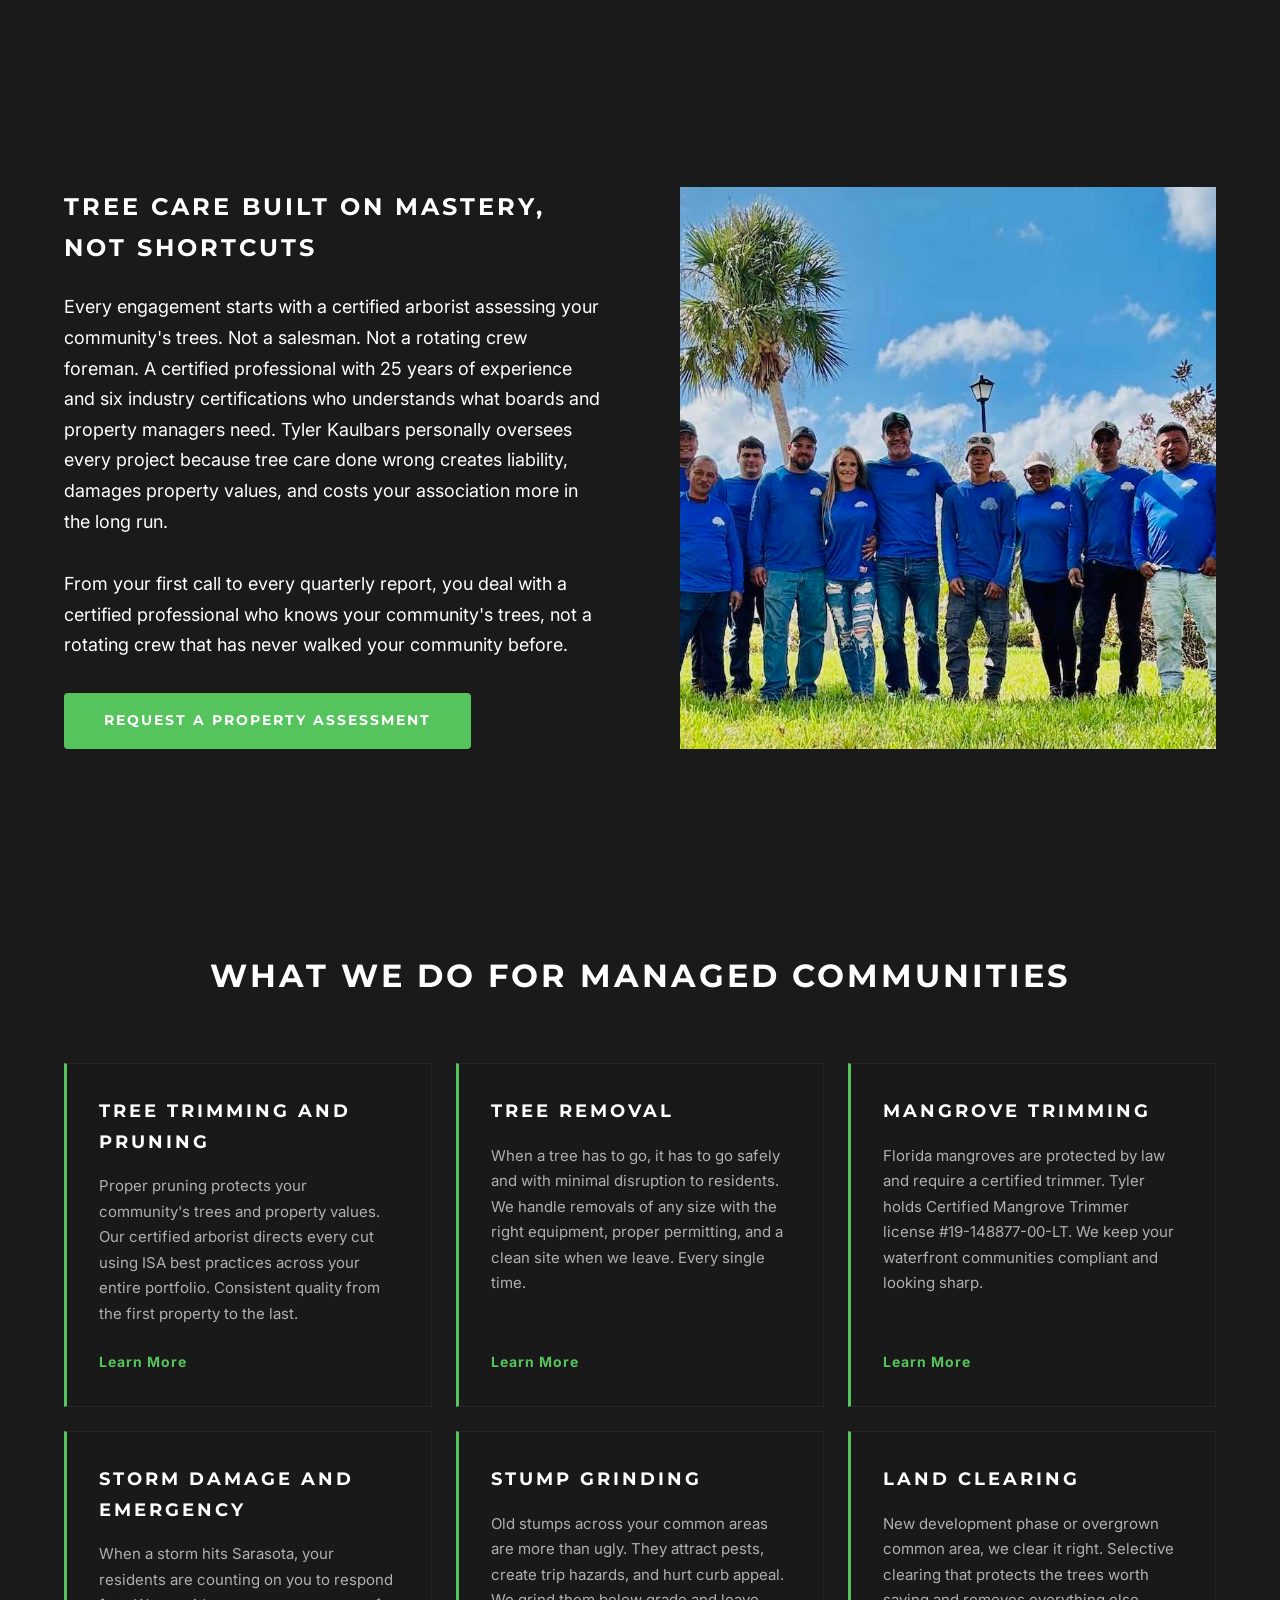
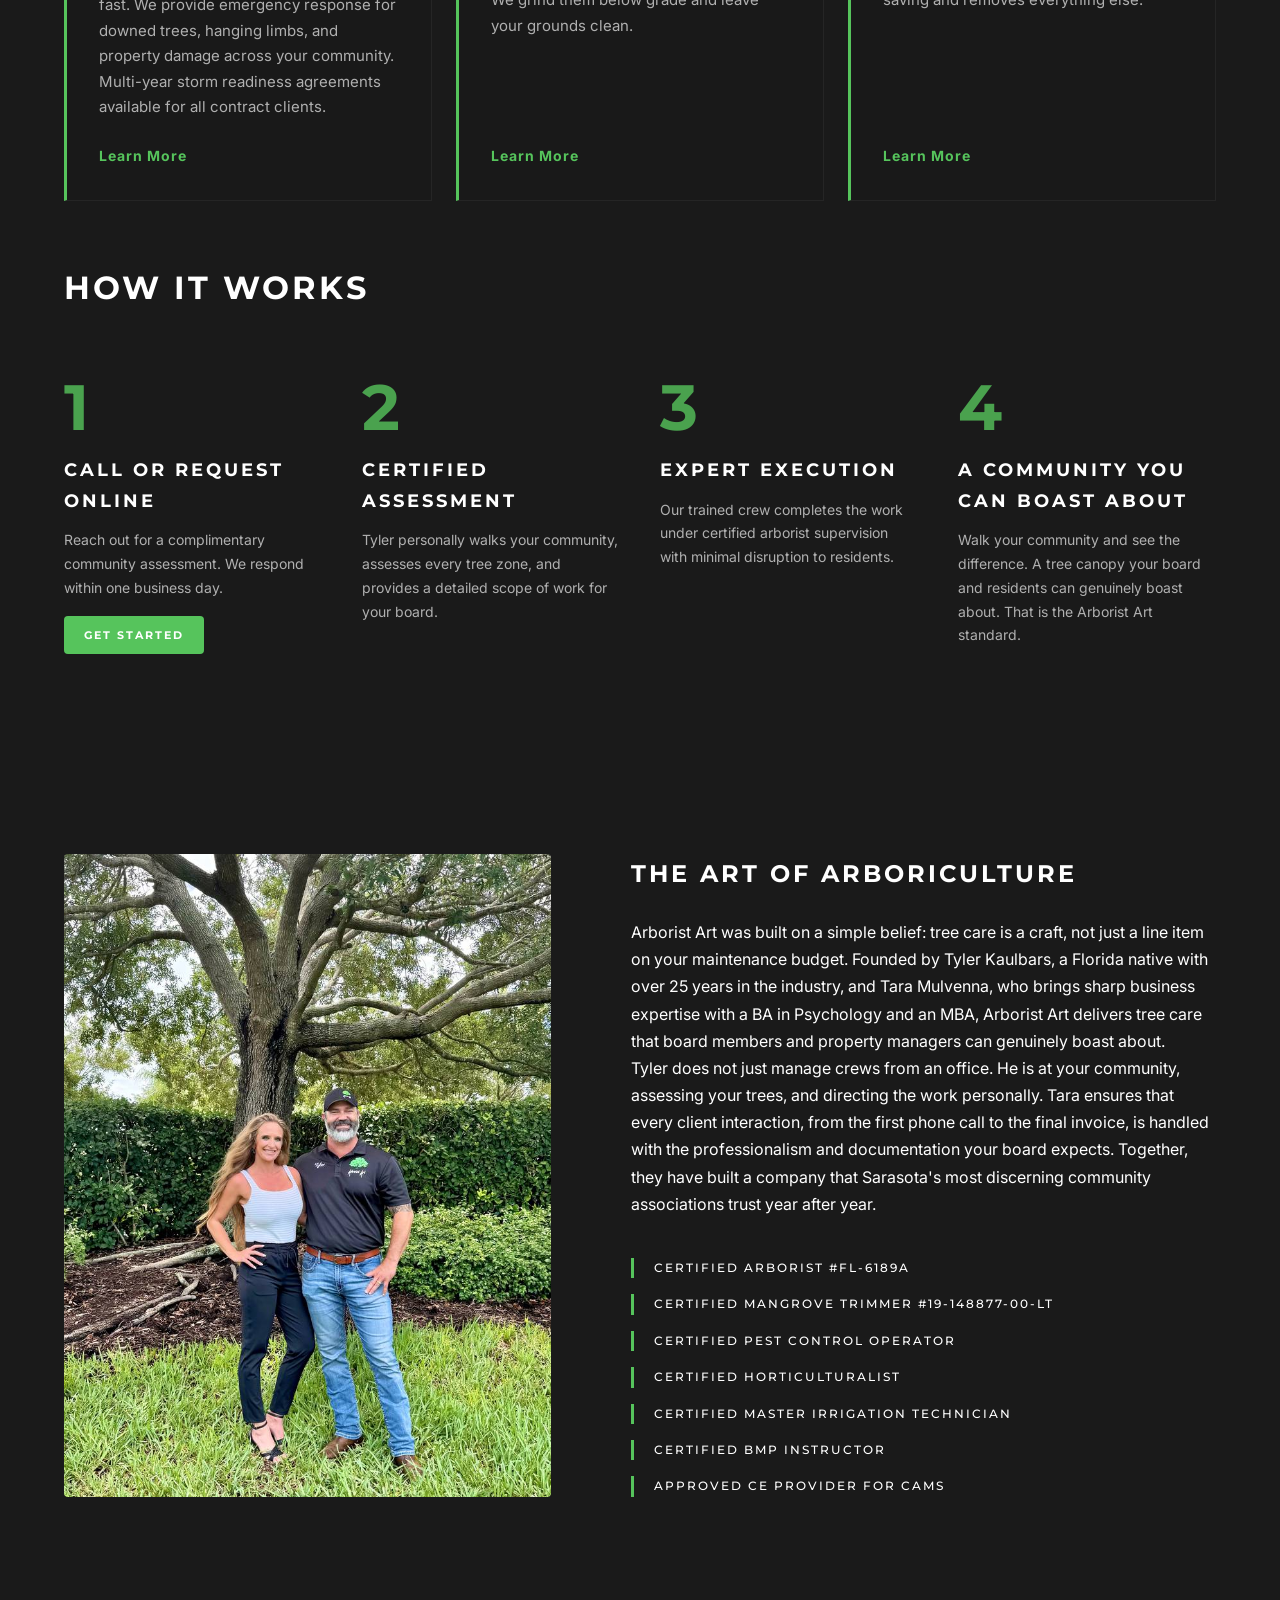
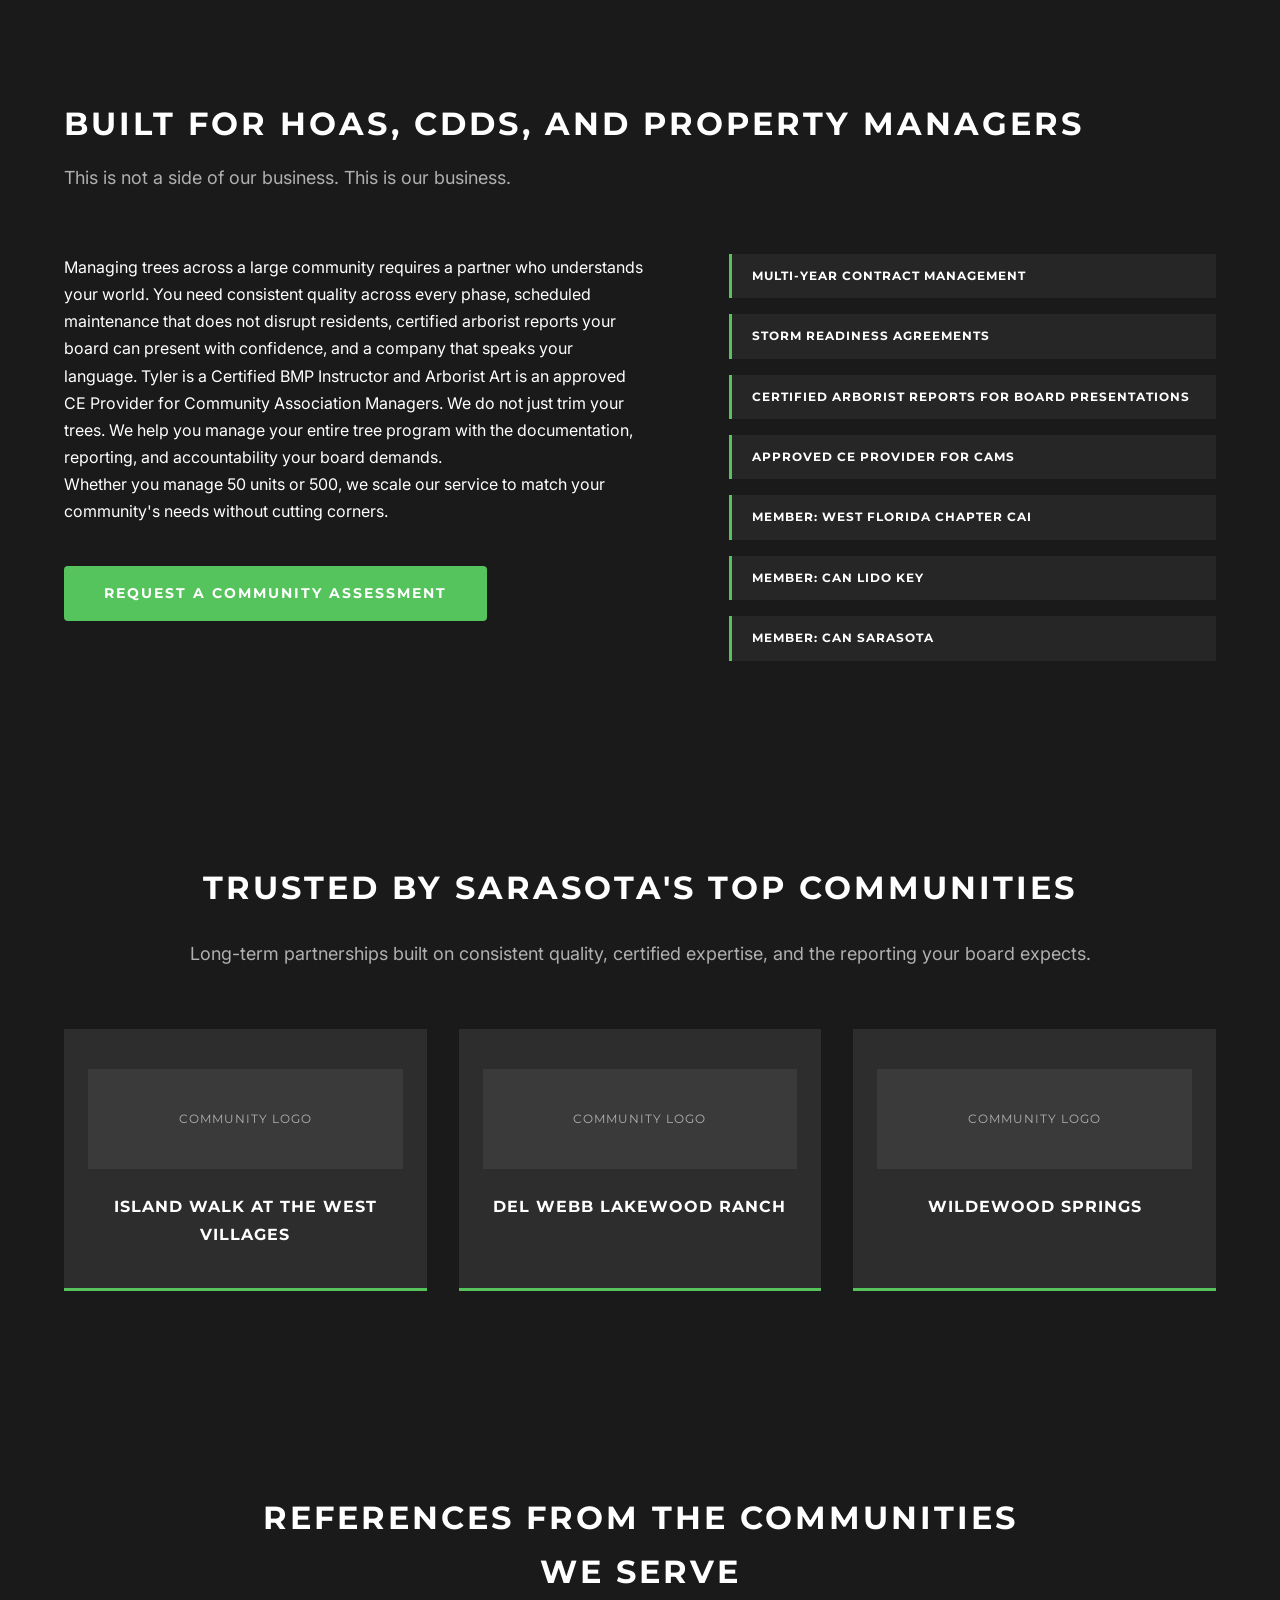
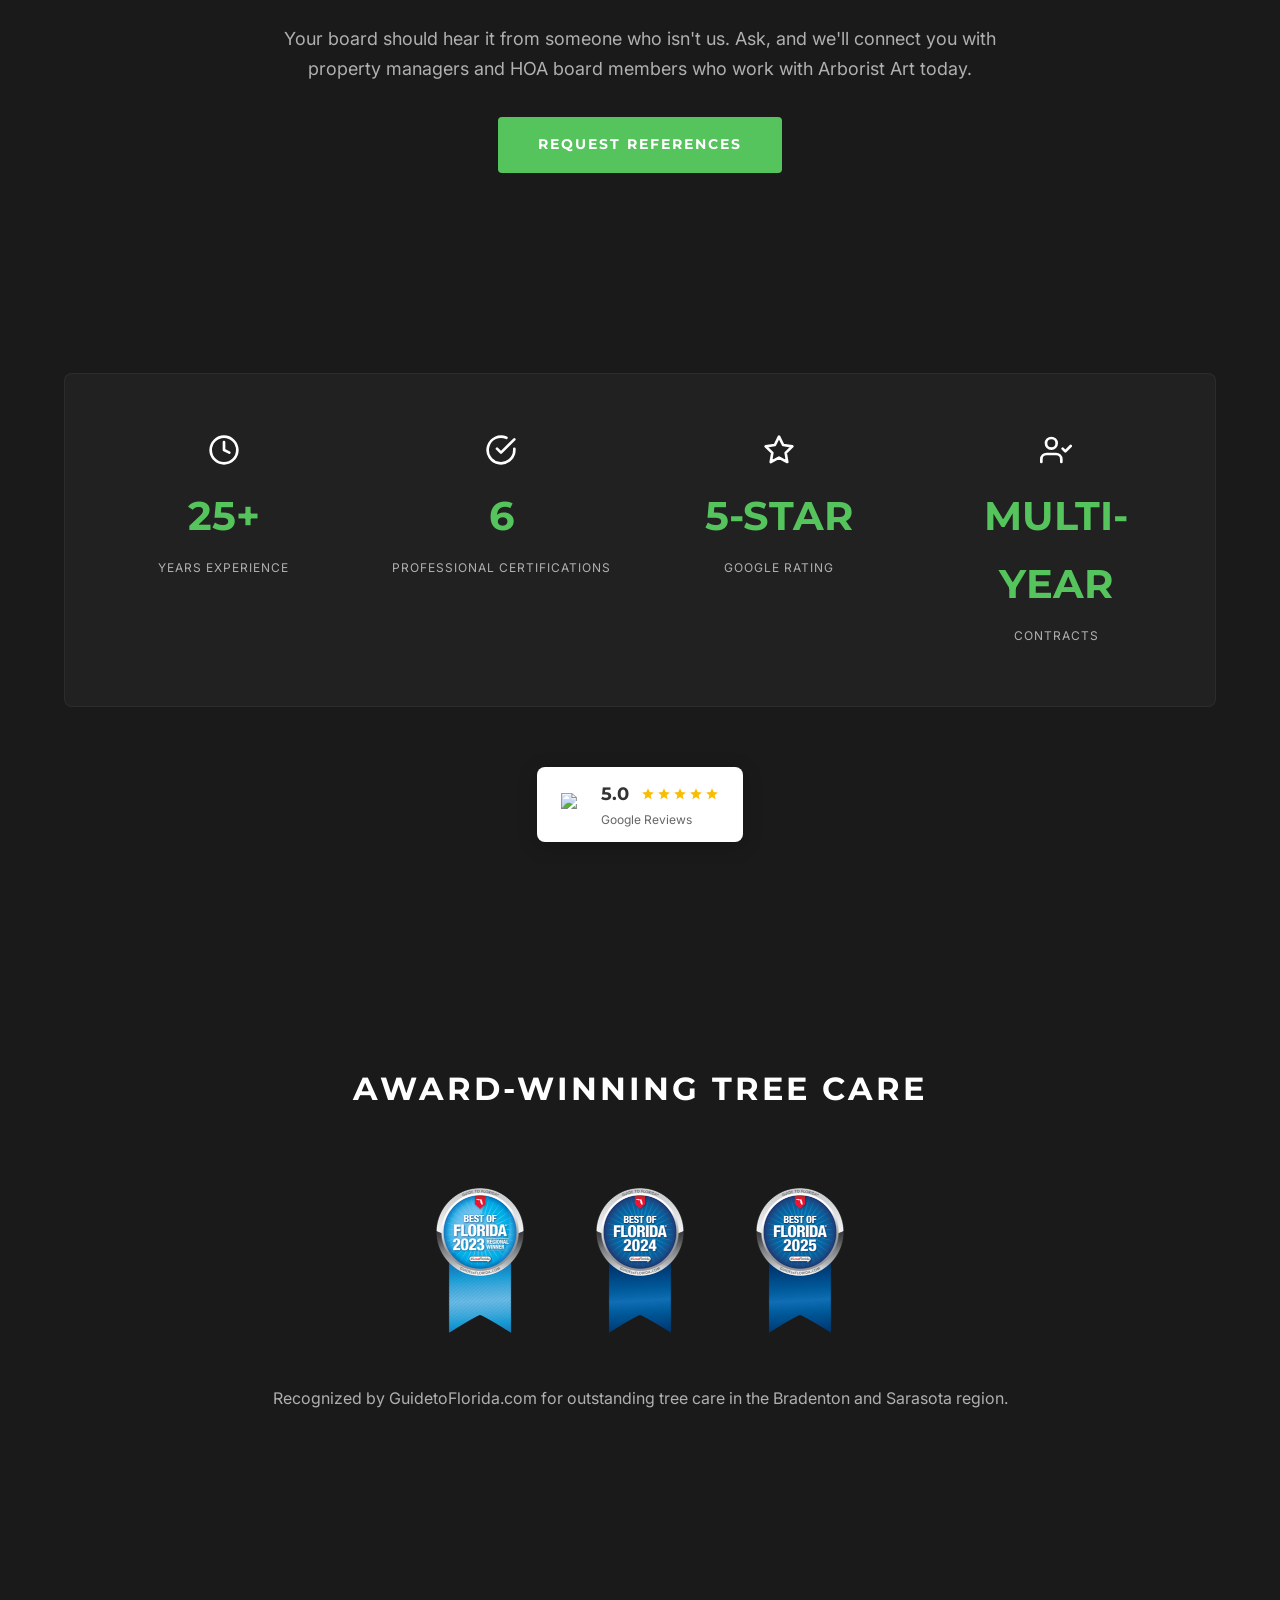
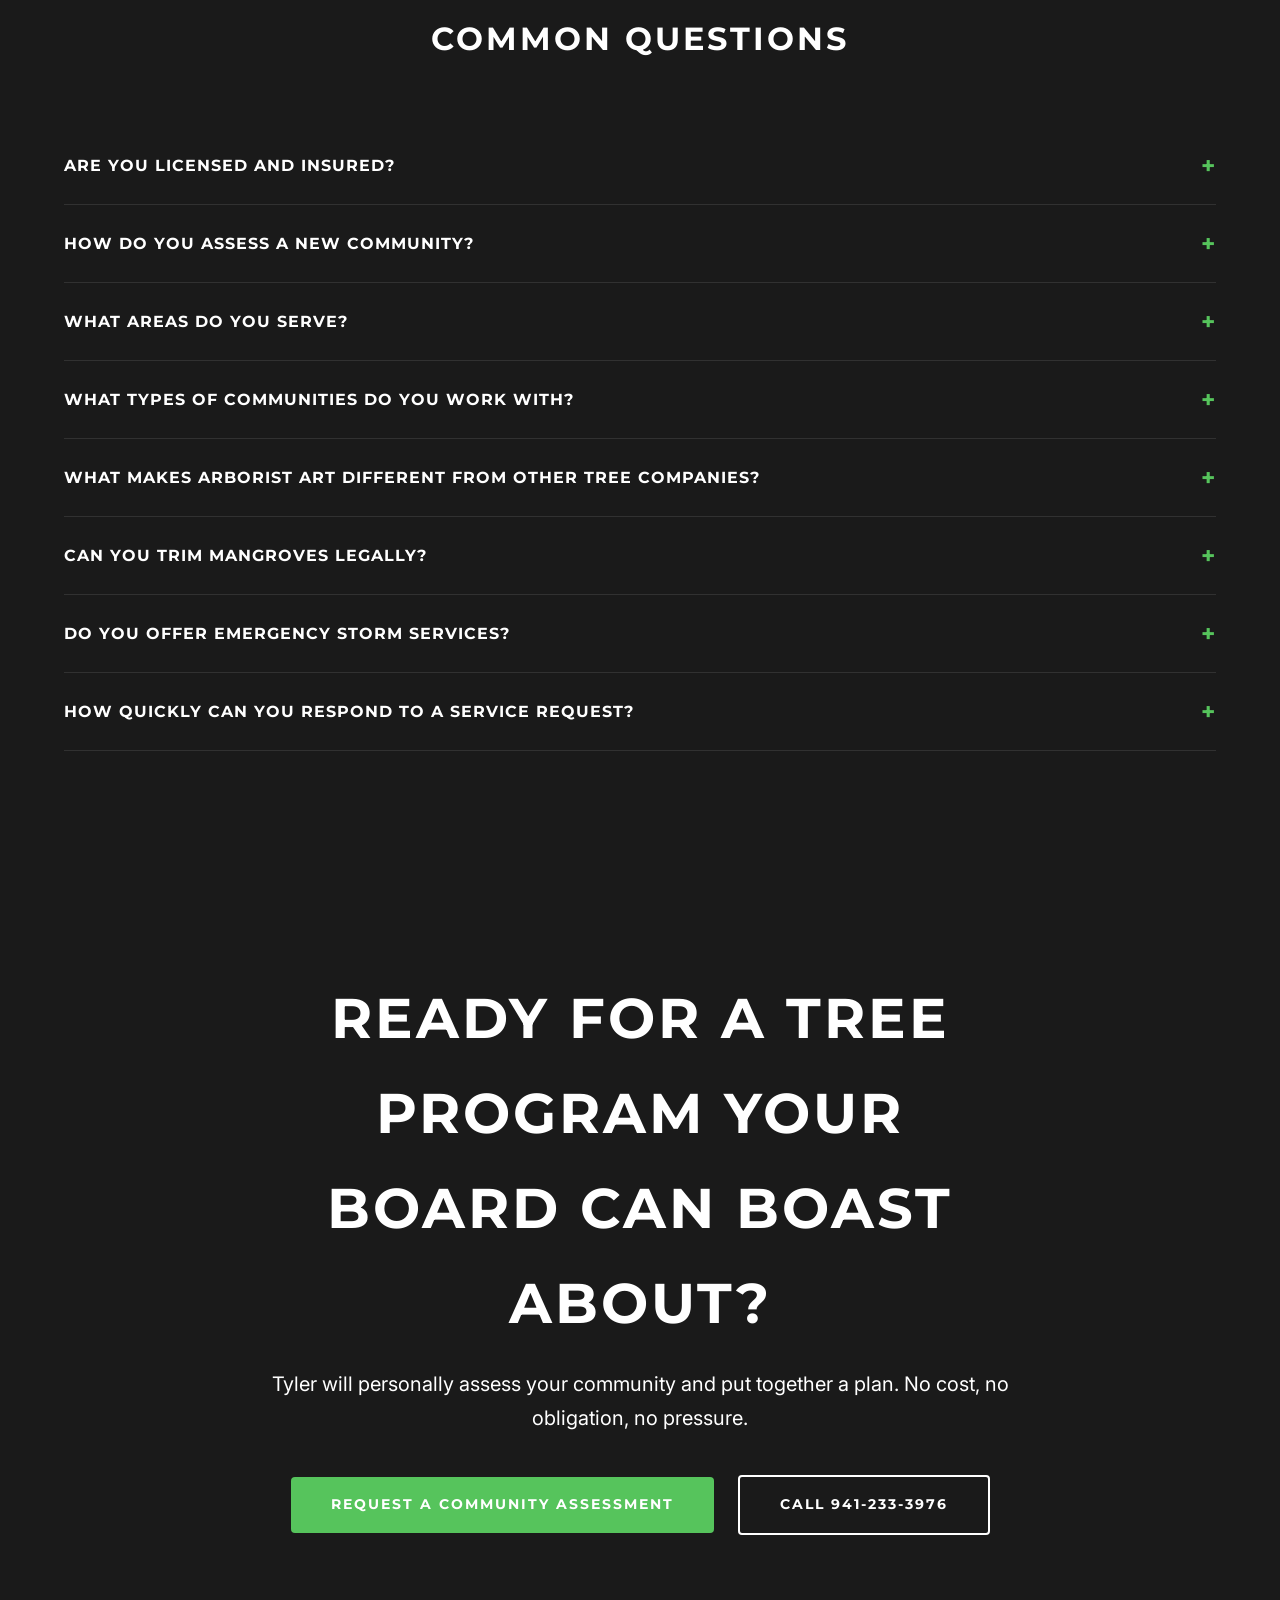
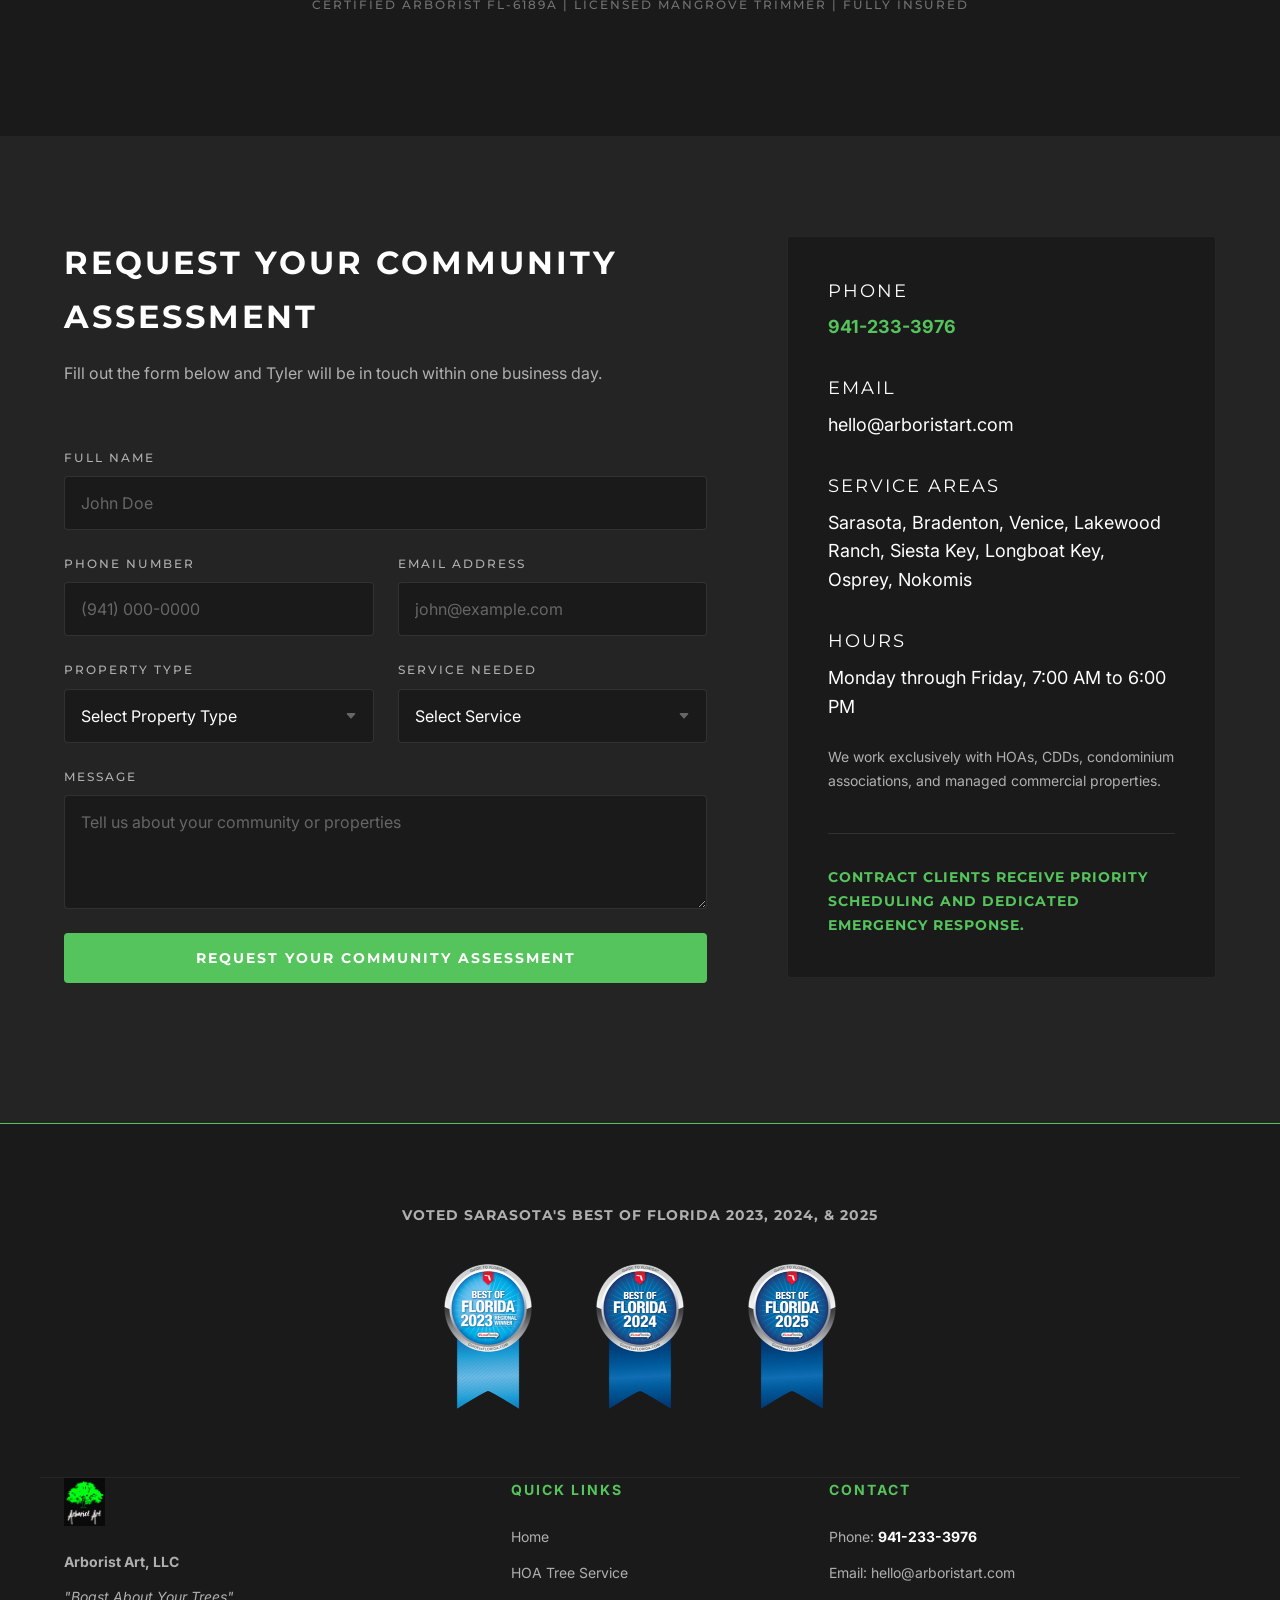
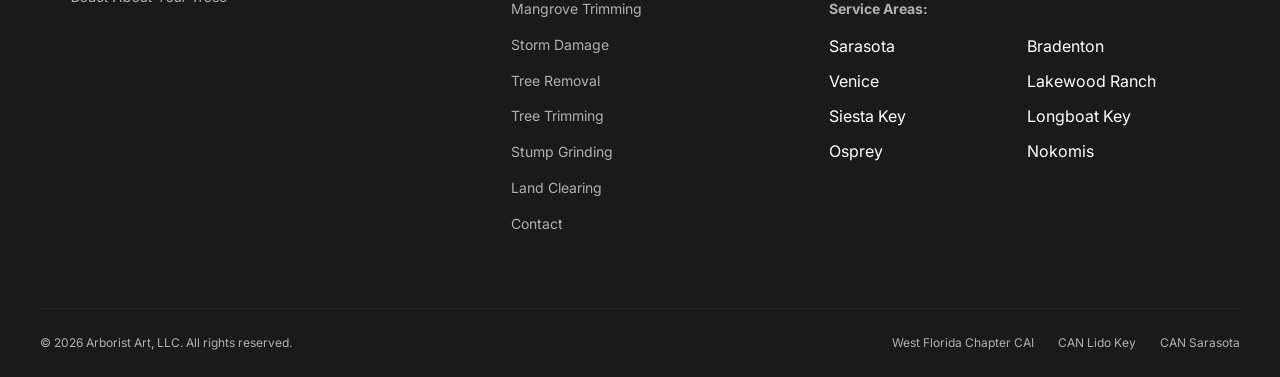
==== commit 58098ccb: "Connect all 9 forms to lead Worker via js/forms.js Co-authored-by: Cursor <cursoragent@cursor.com>" ====
--- a/index.html
+++ b/index.html
@@ -783,5 +783,6 @@
     </footer>
 
     <script src="js/script.js" defer></script>
+    <script src="js/forms.js" defer></script>
 </body>
 </html>
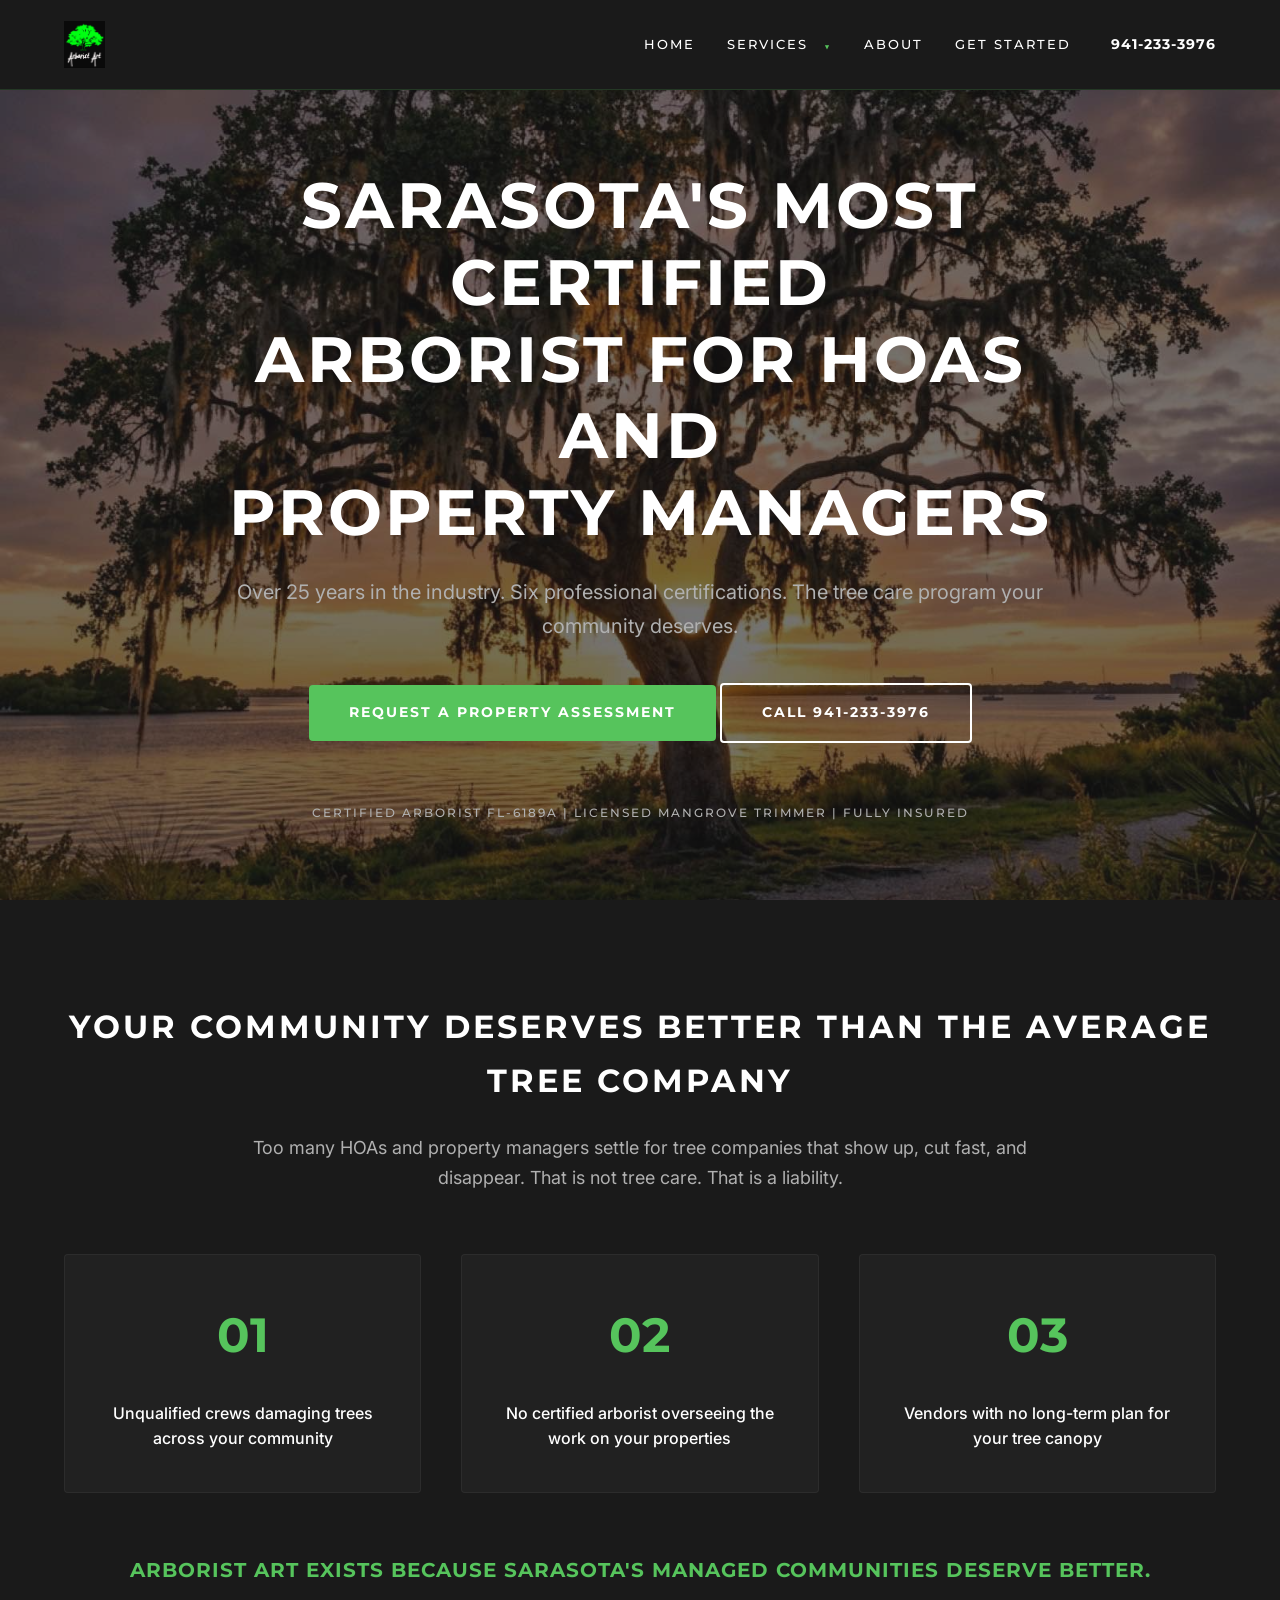
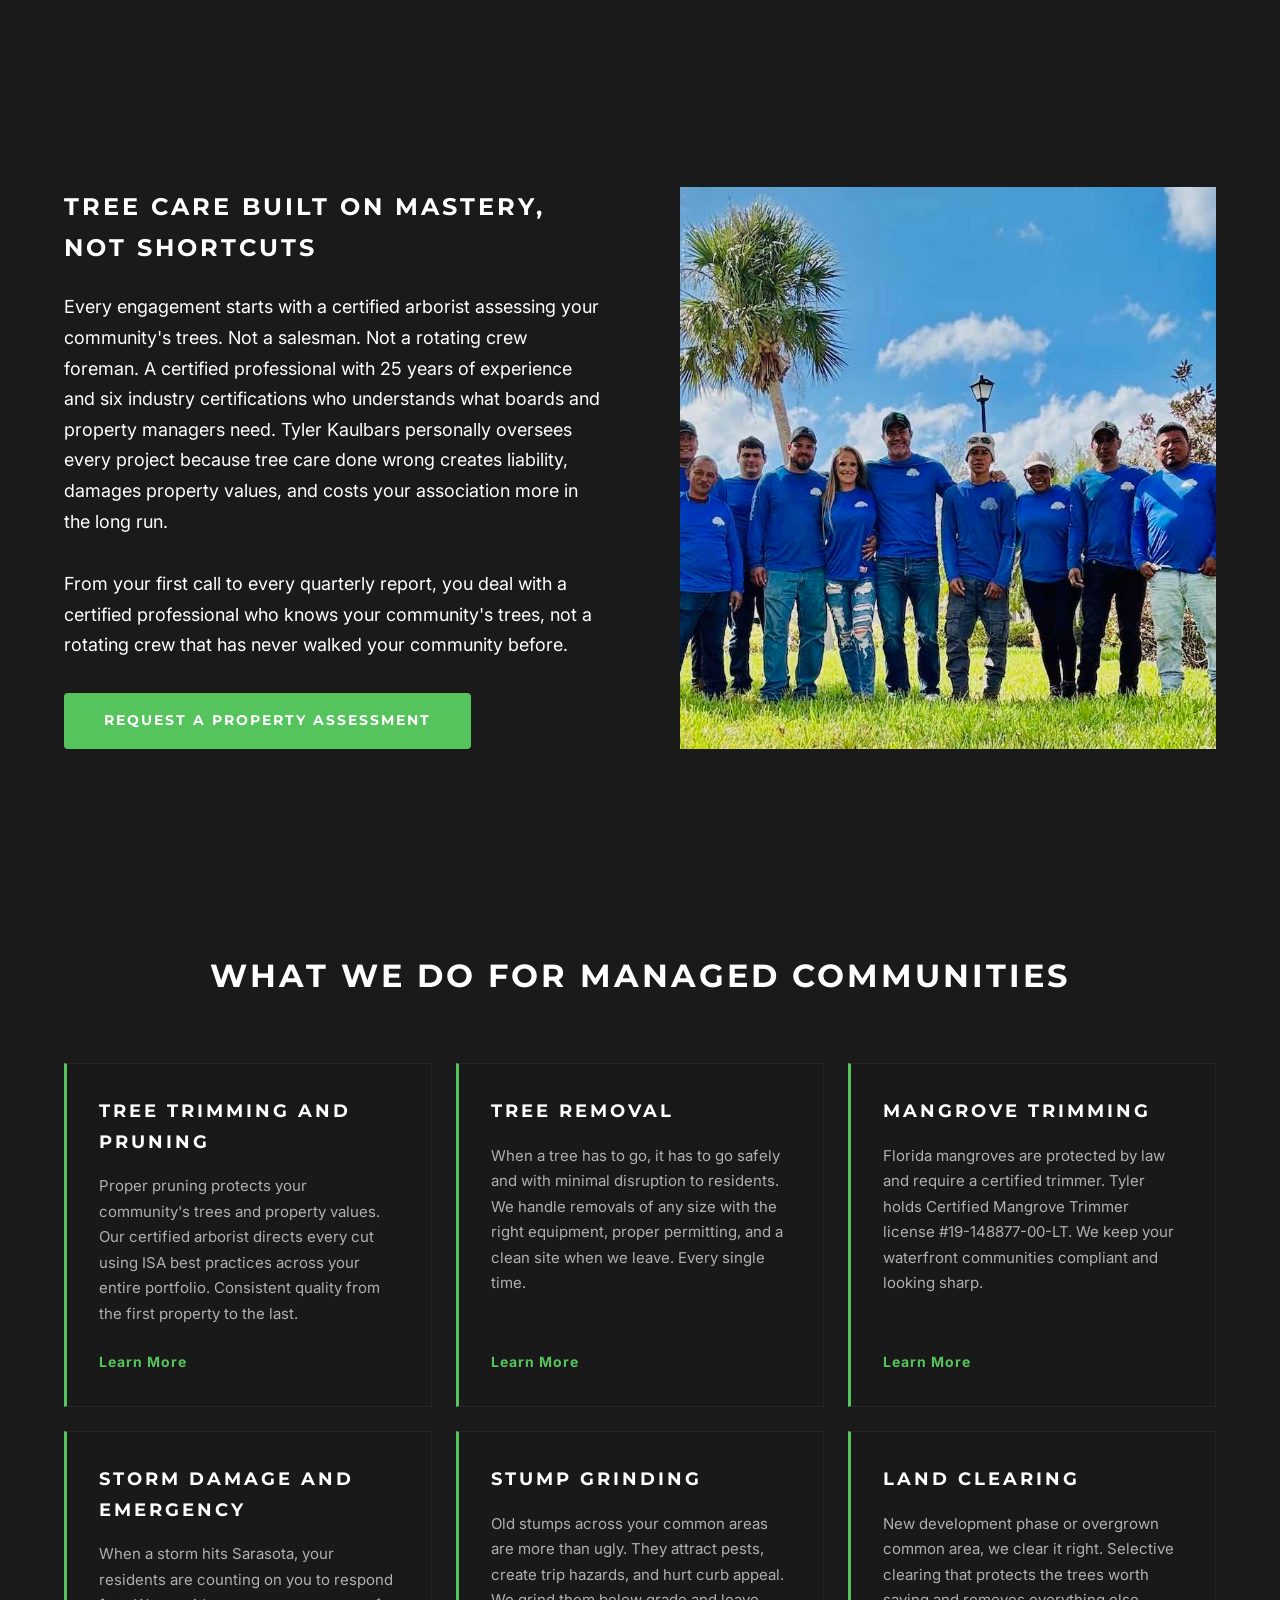
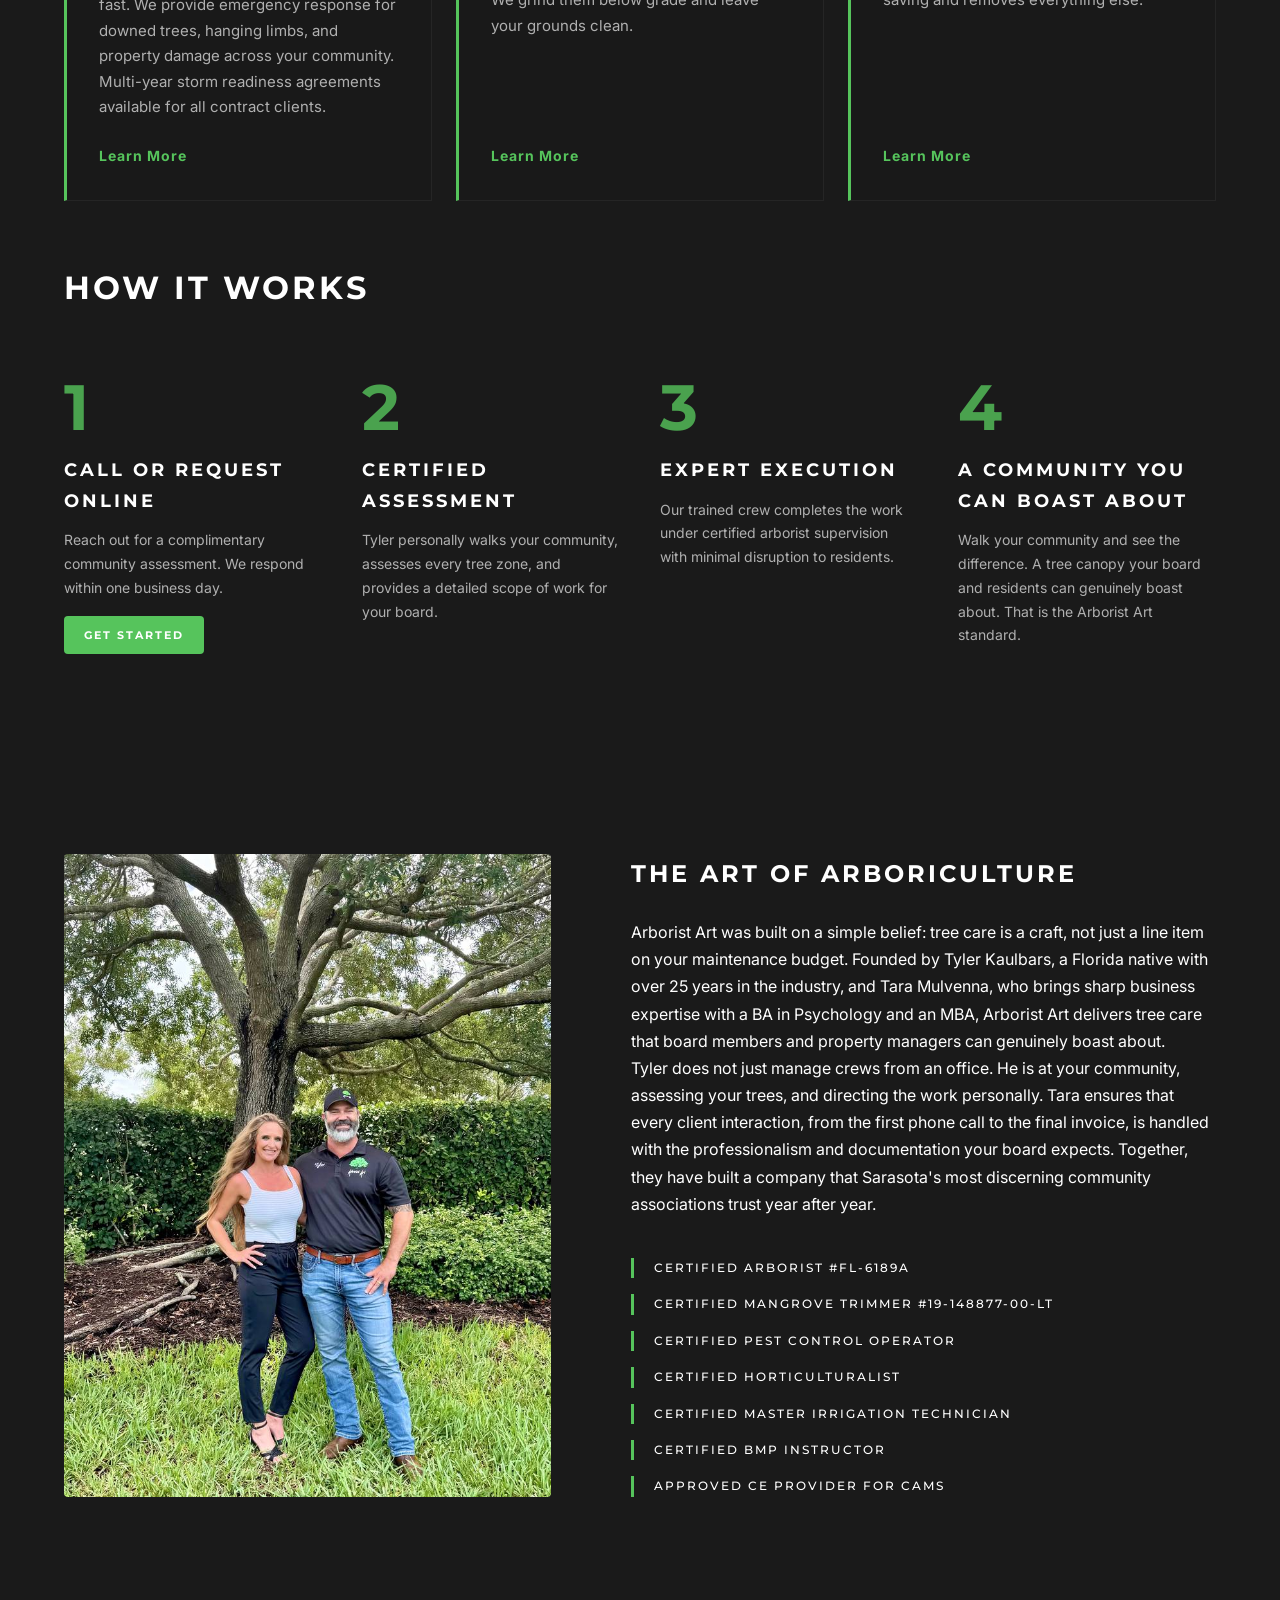
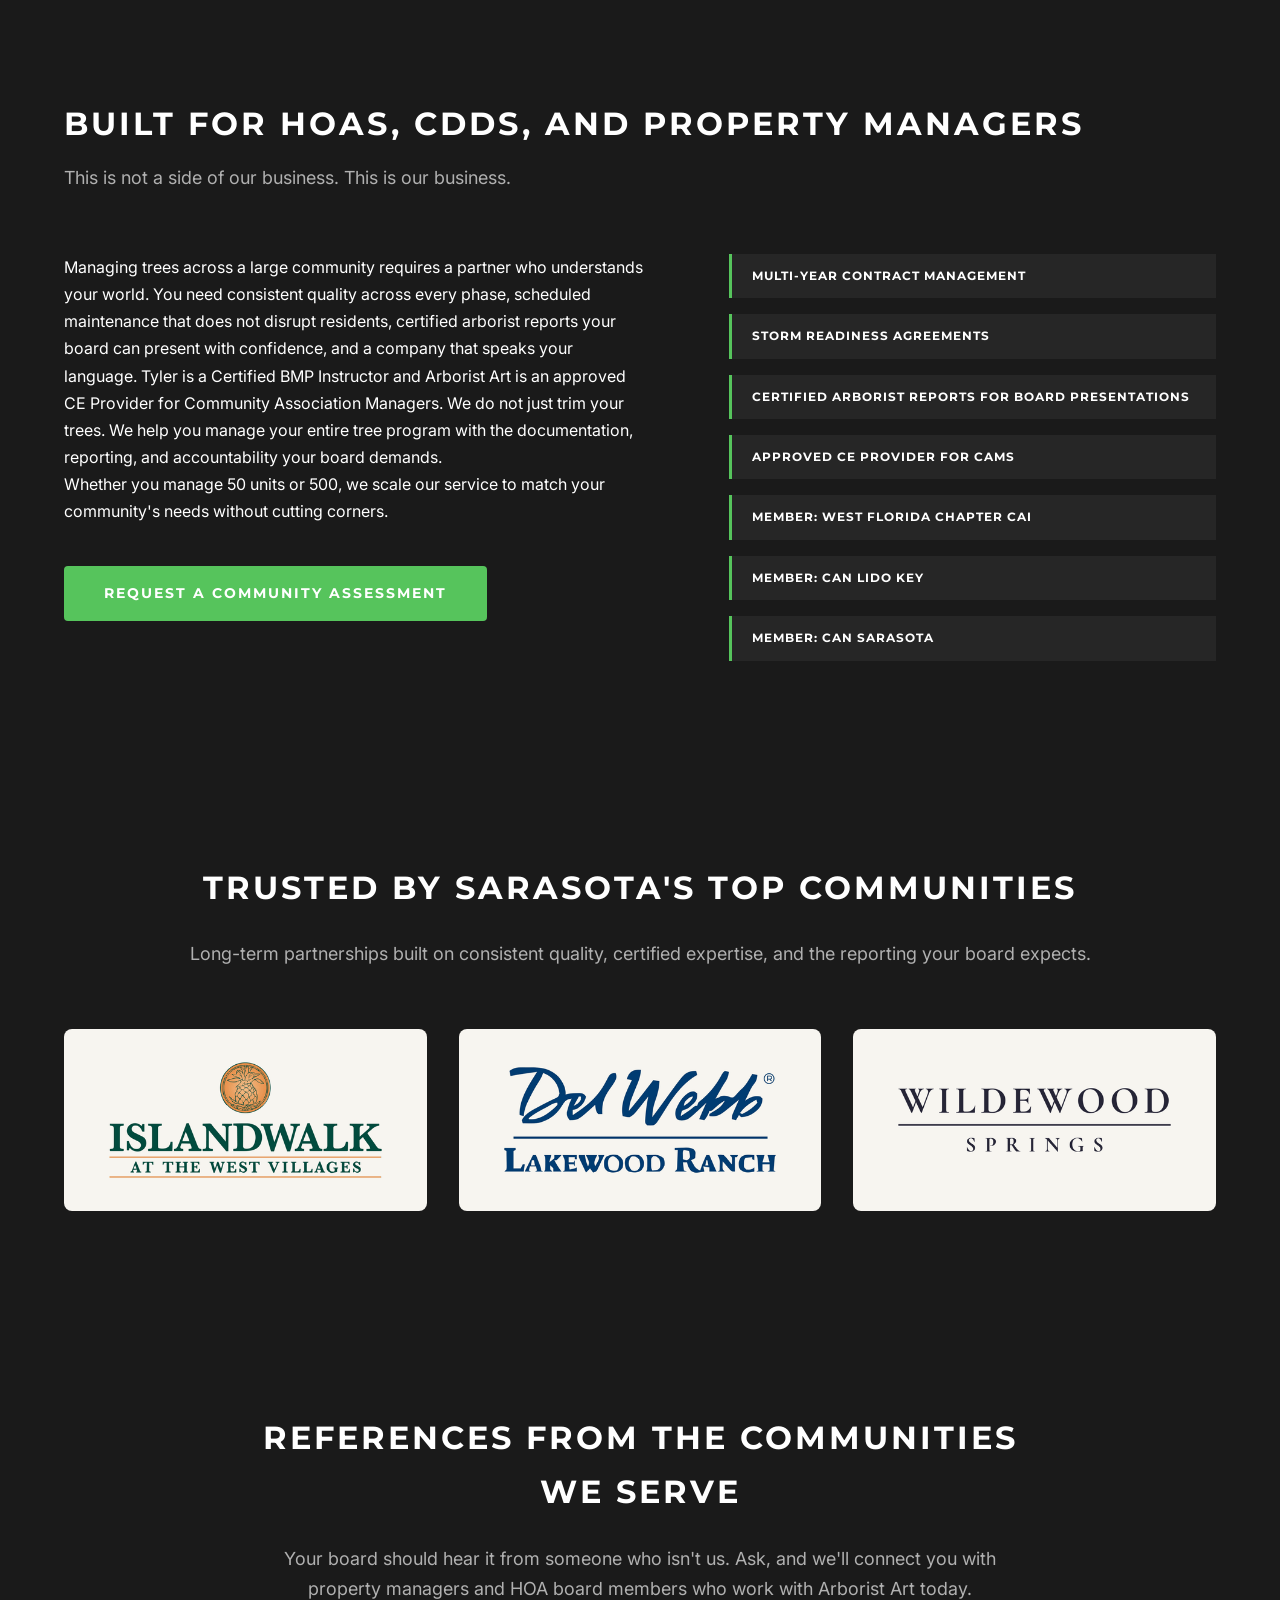
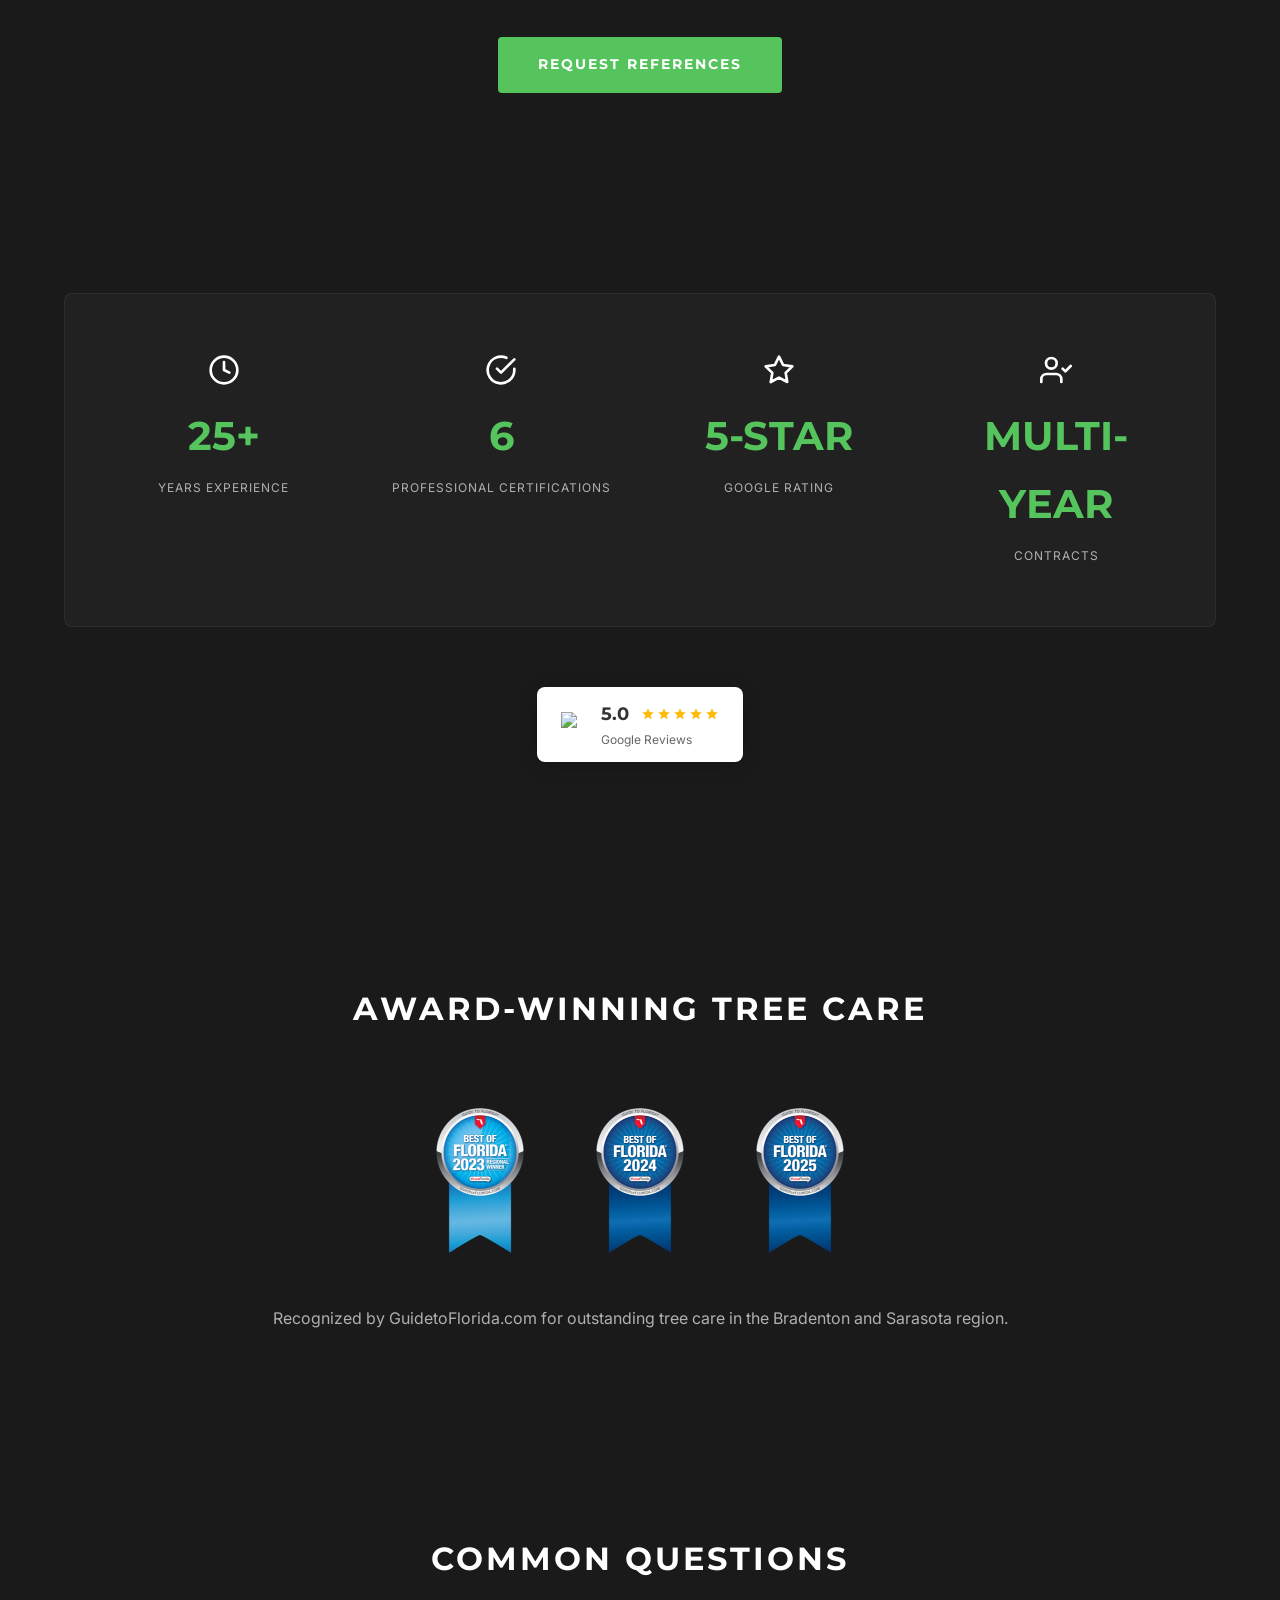
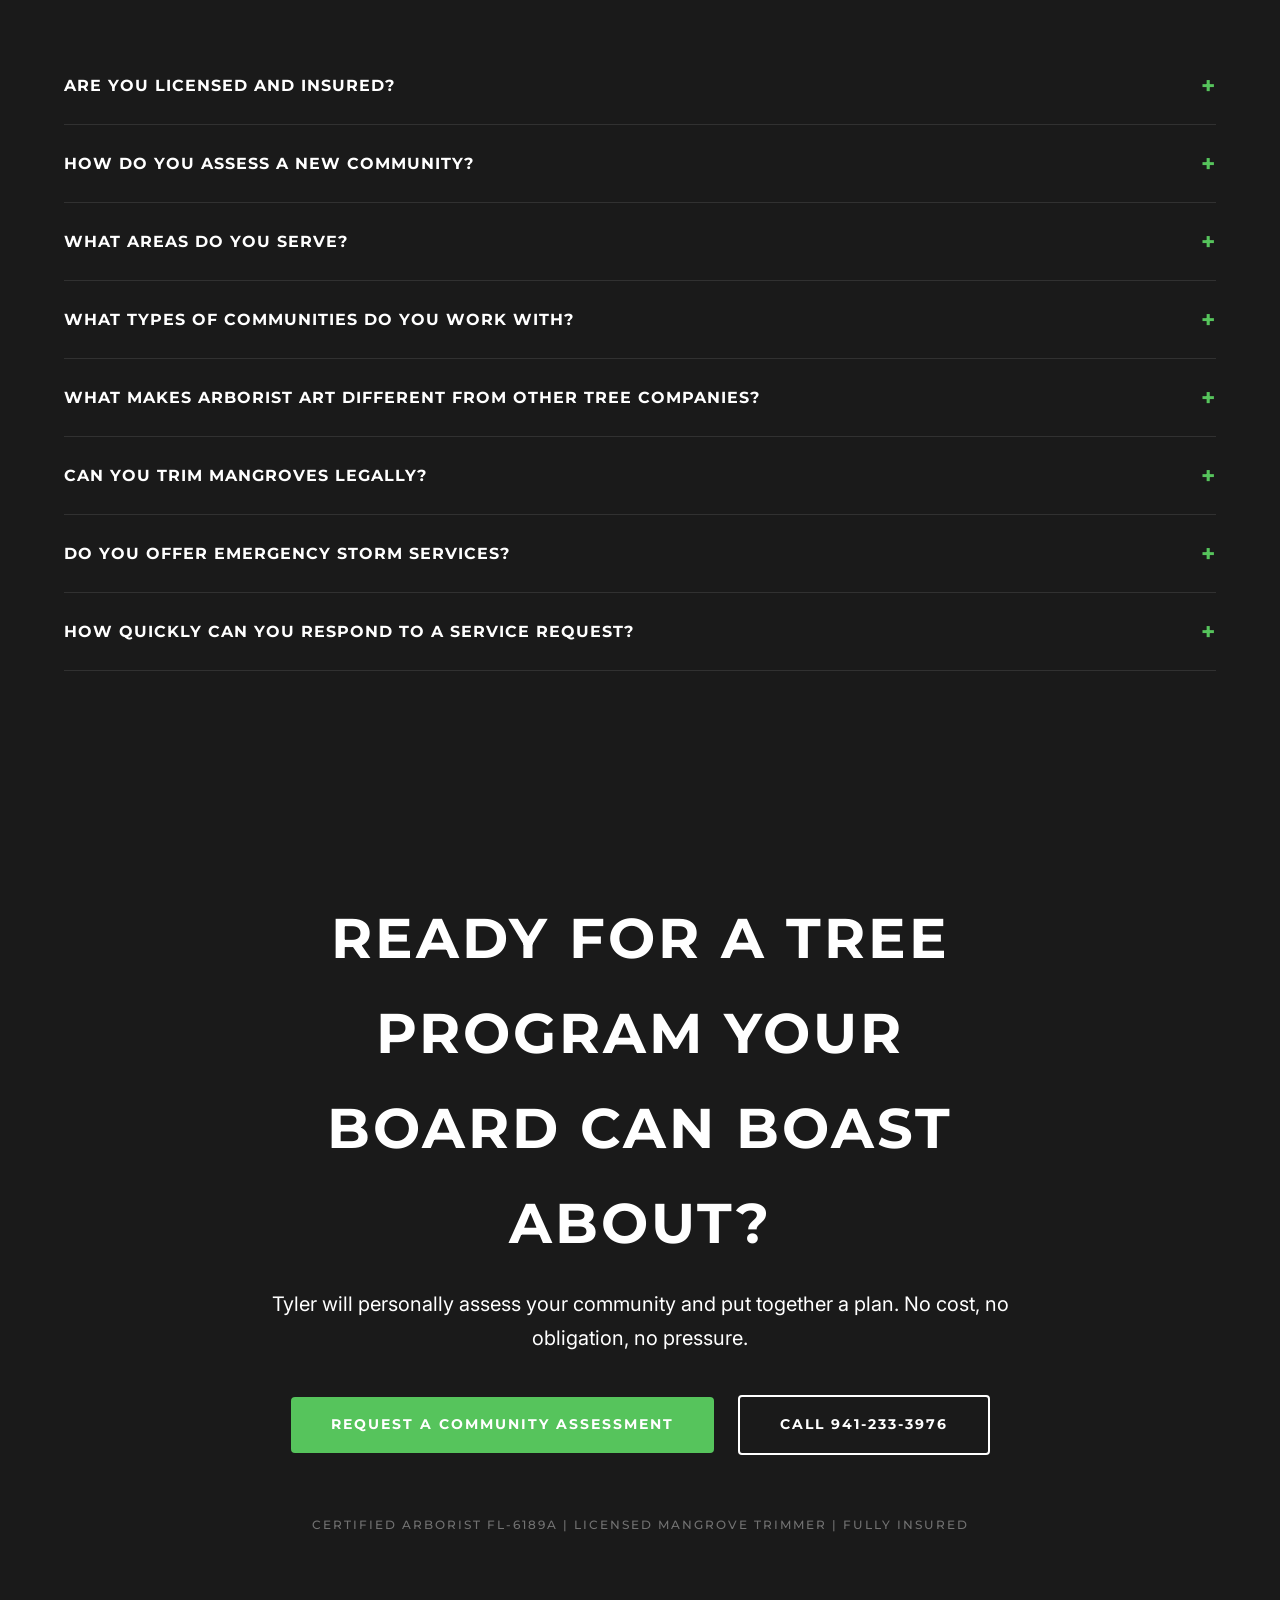
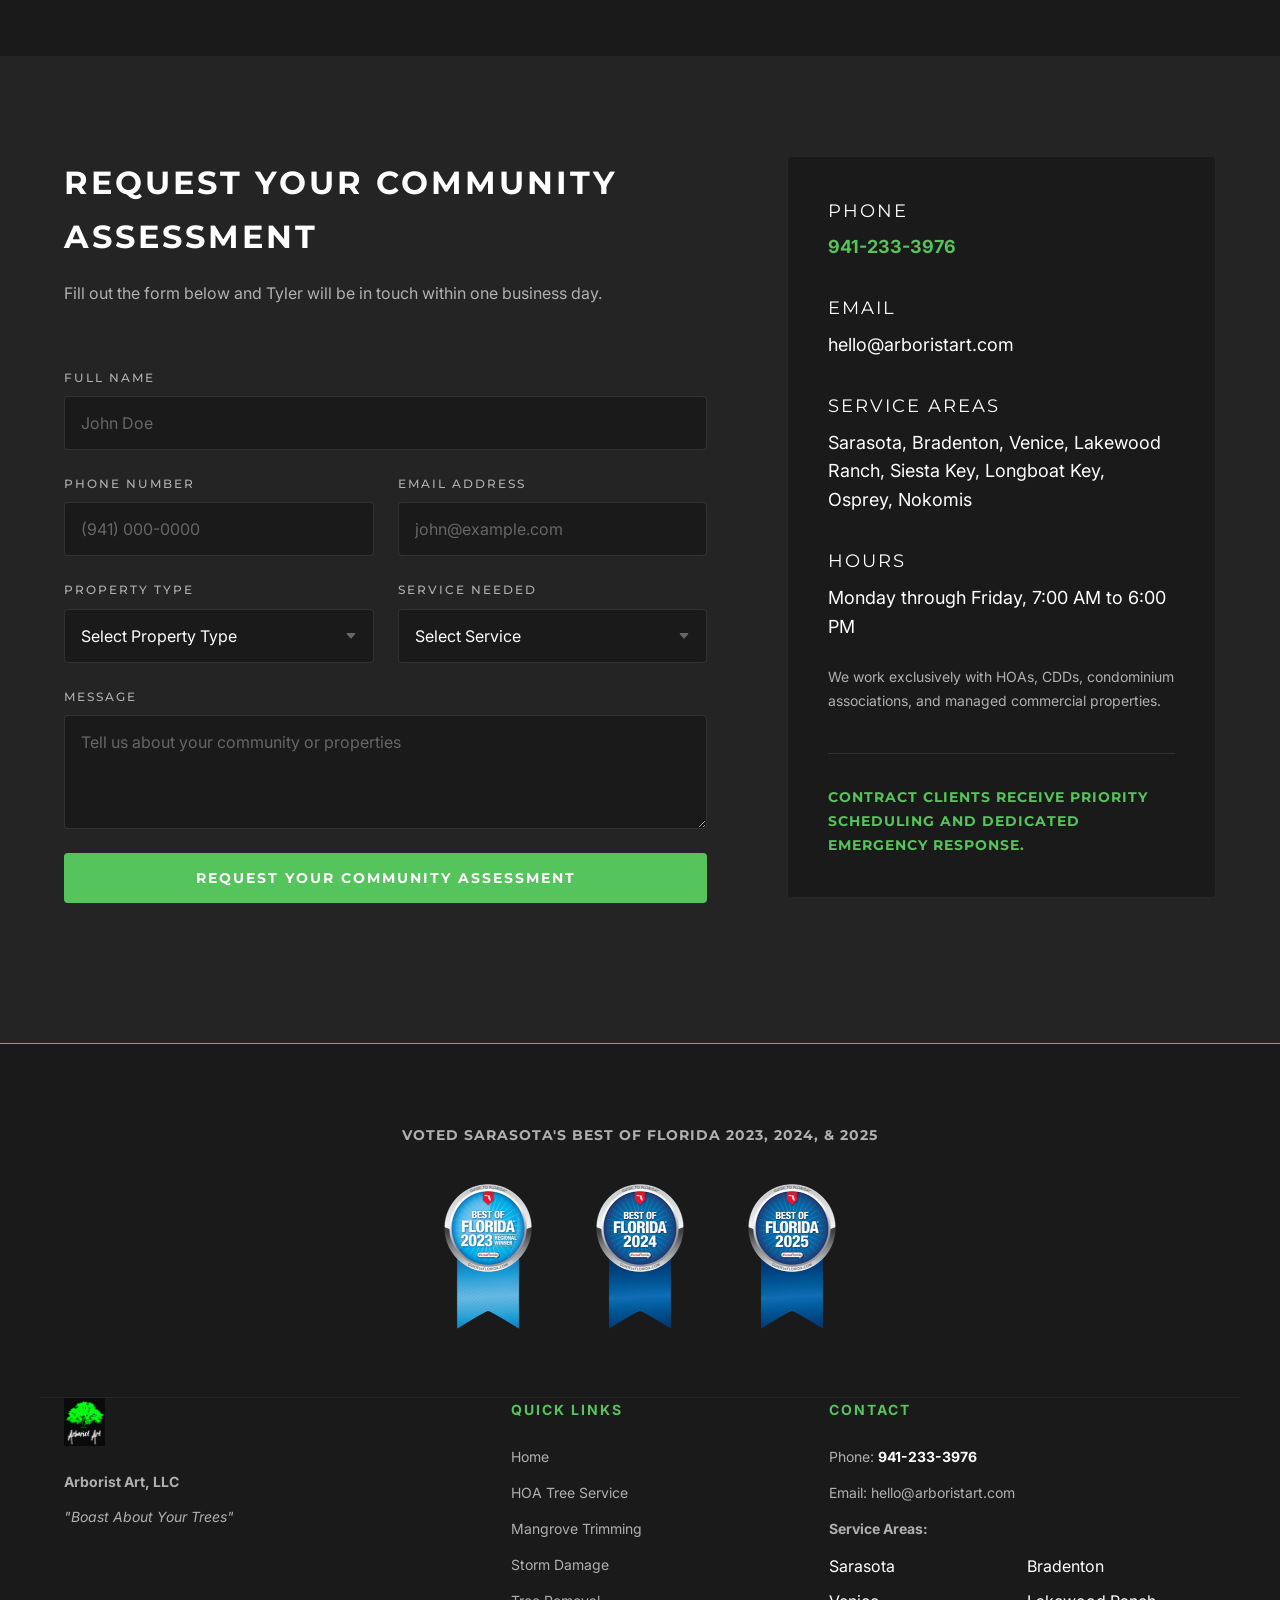
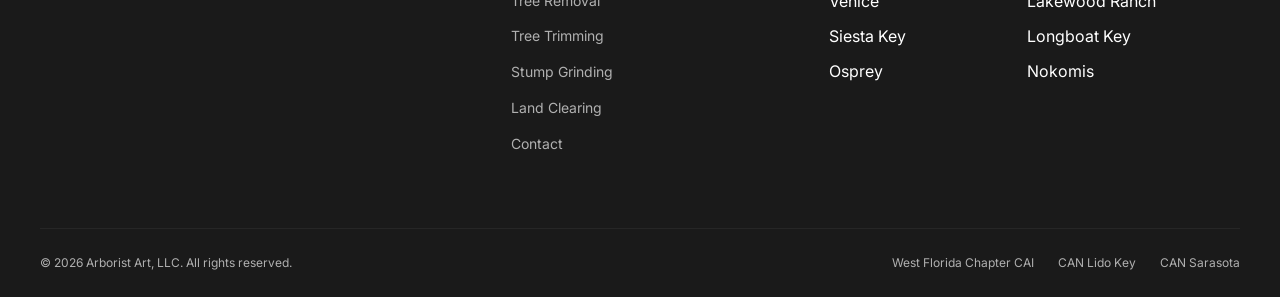
==== commit c33e6b2e: "Add community logo tiles to homepage and HOA page" ====
--- a/index.html
+++ b/index.html
@@ -432,16 +432,13 @@
             
             <div class="client-grid">
                 <div class="client-card trust-card">
-                    <div class="logo-placeholder">Community Logo</div>
-                    <p>Island Walk at the West Villages</p>
+                    <div class="logo-placeholder"><img src="assets/community-islandwalk.png" alt="Island Walk at the West Villages logo" width="600" height="300" loading="lazy" decoding="async" class="community-logo-img"></div>
                 </div>
                 <div class="client-card trust-card">
-                    <div class="logo-placeholder">Community Logo</div>
-                    <p>Del Webb Lakewood Ranch</p>
+                    <div class="logo-placeholder"><img src="assets/community-del-webb-lakewood-ranch.png" alt="Del Webb Lakewood Ranch logo" width="600" height="300" loading="lazy" decoding="async" class="community-logo-img"></div>
                 </div>
                 <div class="client-card trust-card">
-                    <div class="logo-placeholder">Community Logo</div>
-                    <p>Wildewood Springs</p>
+                    <div class="logo-placeholder"><img src="assets/community-wildewood-springs.png" alt="Wildewood Springs name" width="600" height="300" loading="lazy" decoding="async" class="community-logo-img"></div>
                 </div>
             </div>
         </div>
--- a/styles.css
+++ b/styles.css
@@ -633,18 +633,17 @@
 }
 
 .logo-placeholder {
-    height: 100px;
-    background-color: #3a3a3a;
     display: flex;
     align-items: center;
     justify-content: center;
-    color: var(--text-sec);
-    font-family: 'Montserrat', sans-serif;
-    font-size: 12px;
-    text-transform: uppercase;
-    letter-spacing: 1px;
     margin-bottom: 24px;
 }
+
+.community-logo-img { display: block; width: 100%; max-width: 300px; height: auto; margin: 0 auto; border-radius: 8px; }
+
+.client-grid .logo-placeholder .community-logo-img { display: block; width: 100%; max-width: 100%; height: auto; aspect-ratio: 2 / 1; object-fit: contain; position: static; top: auto; left: auto; transform: none; margin: 0 auto; border-radius: 8px; }
+.client-grid .trust-card { background-color: transparent; padding: 0; border-bottom: none; border-radius: 8px; }
+.client-grid .logo-placeholder { margin-bottom: 0; }
 
 .trust-card p {
     font-family: 'Montserrat', sans-serif;
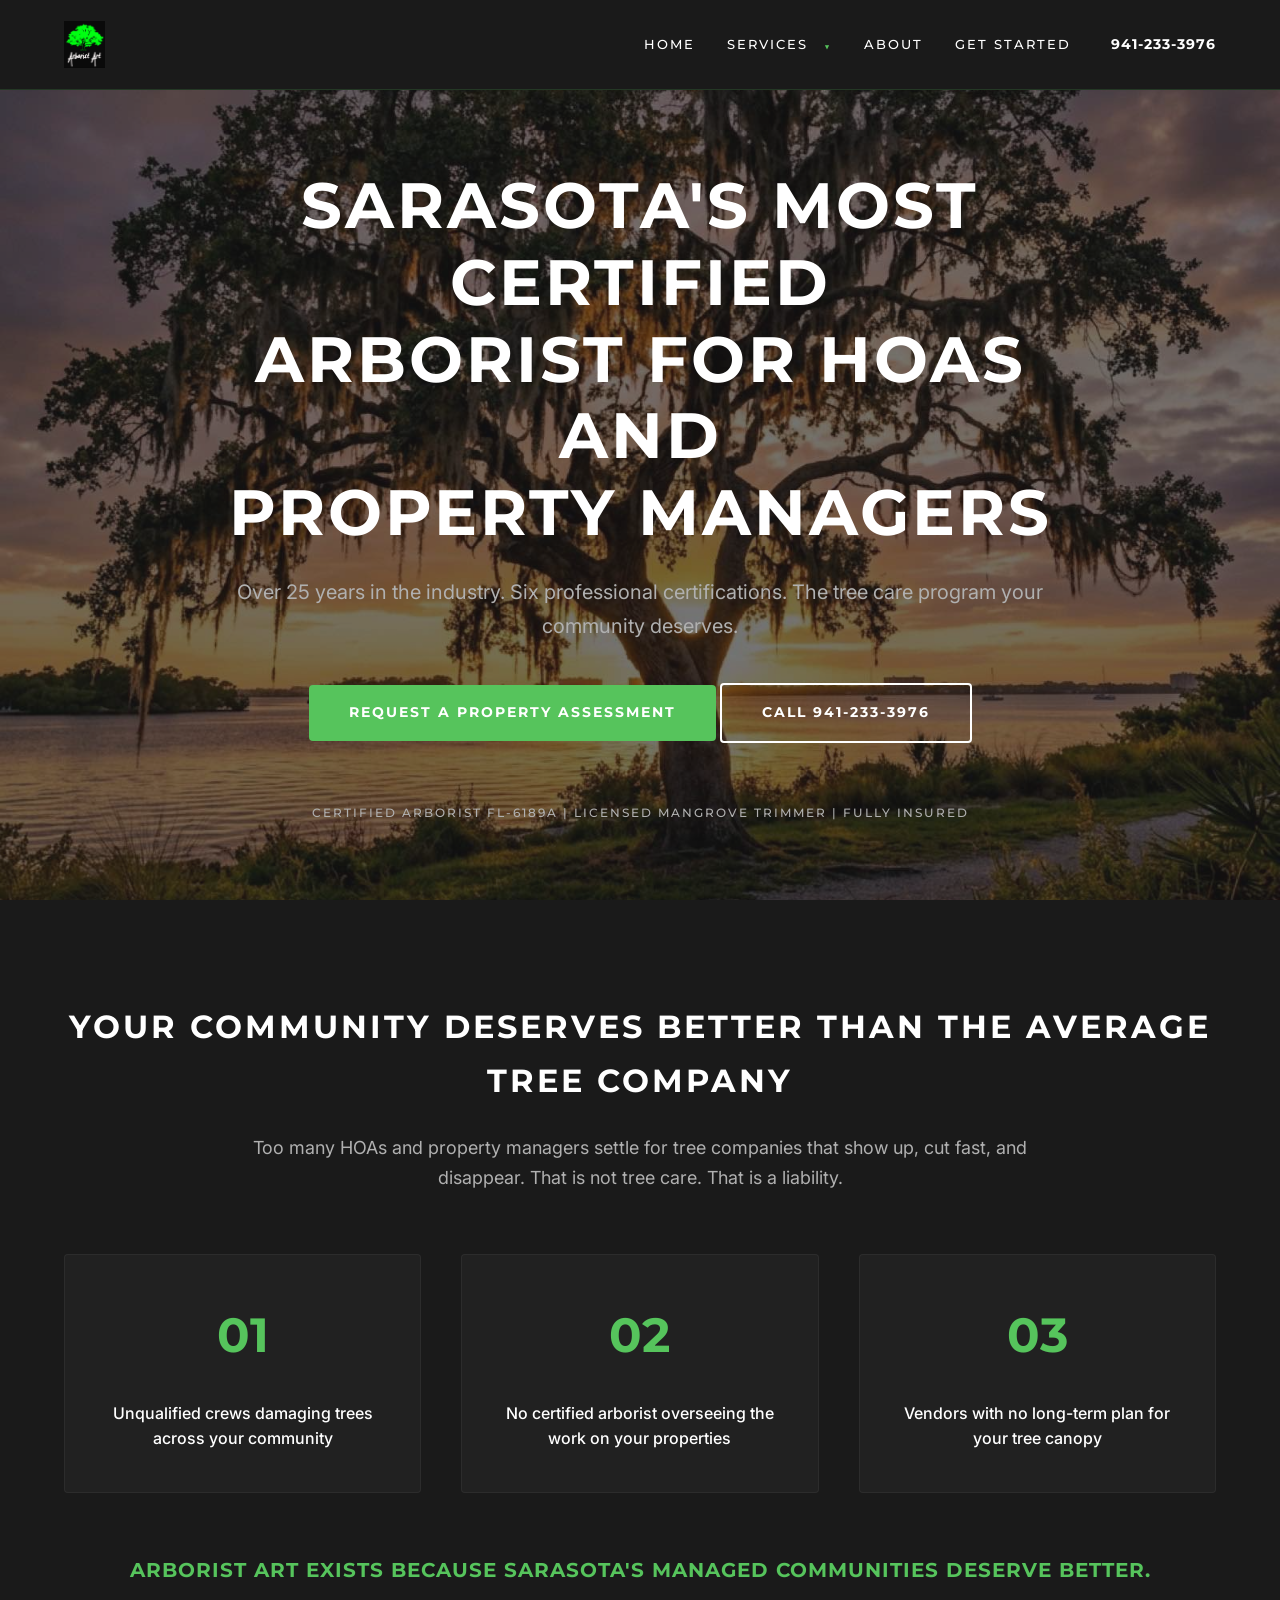
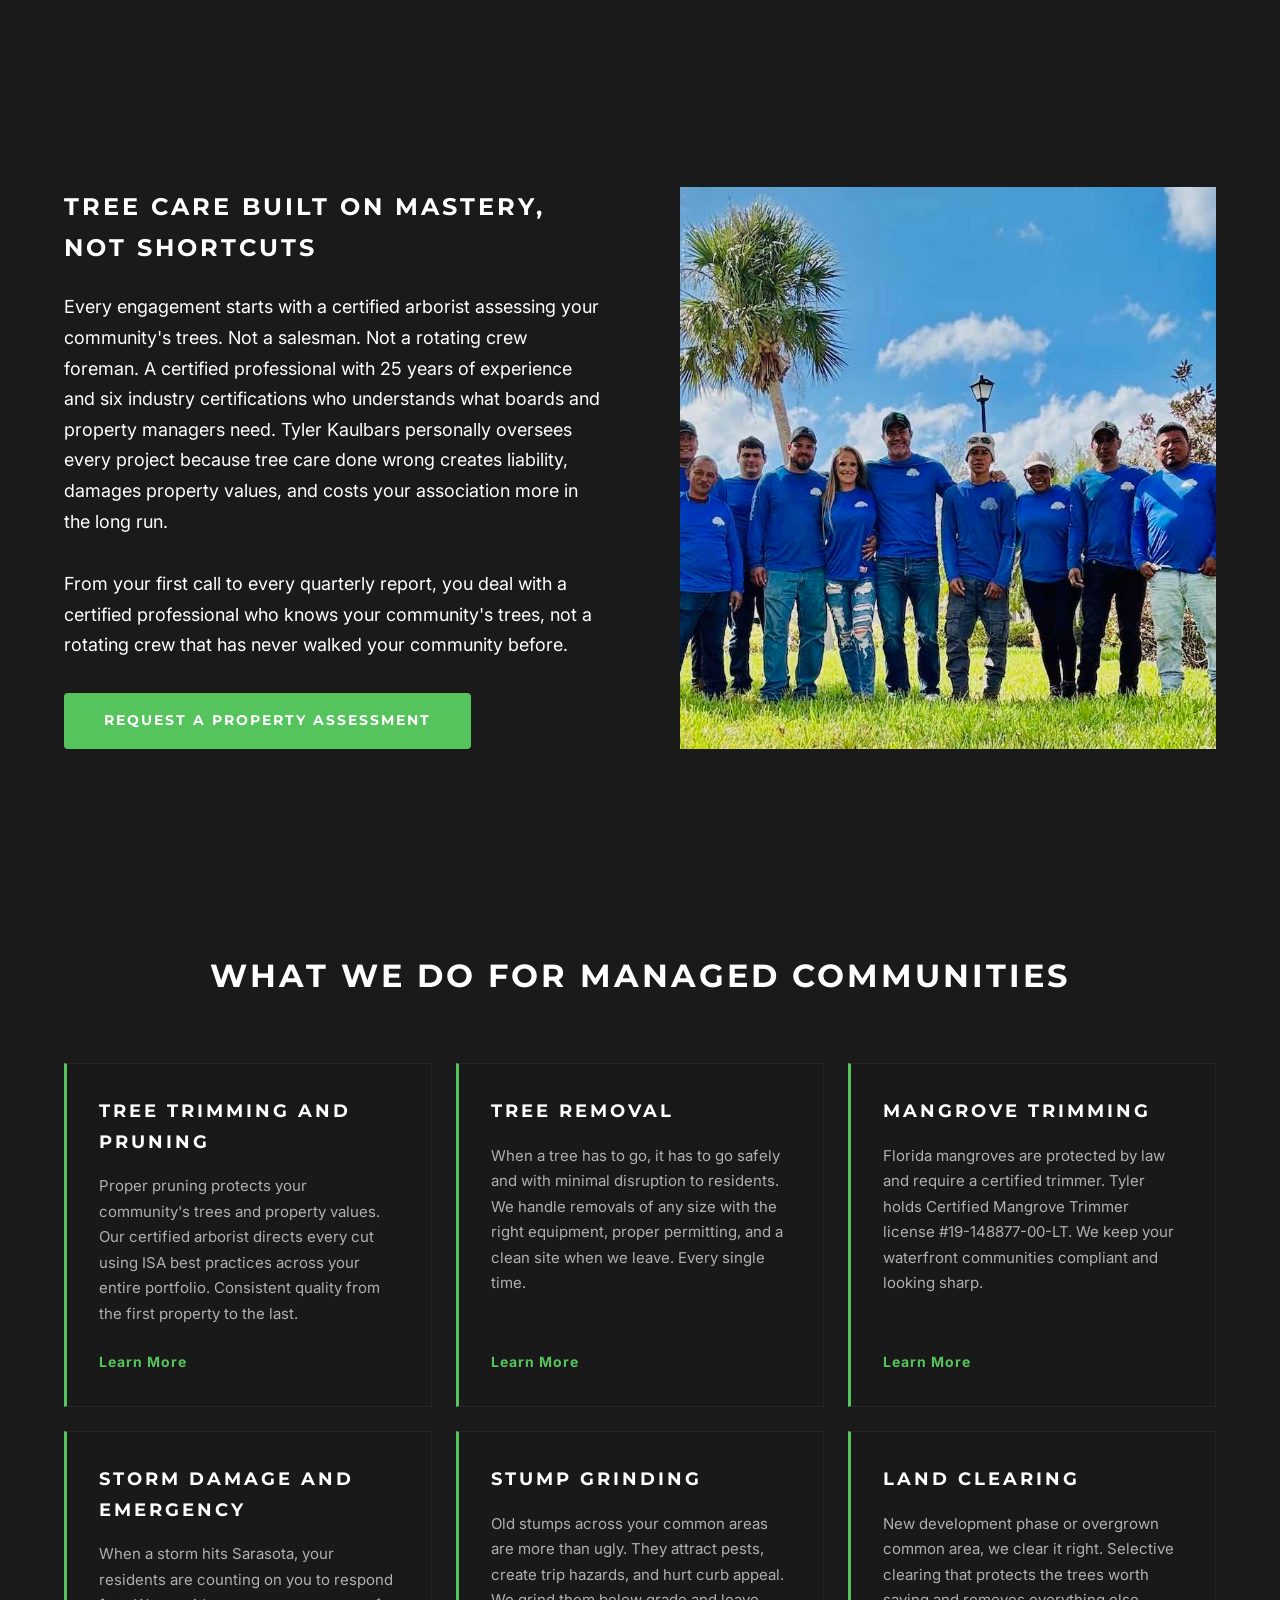
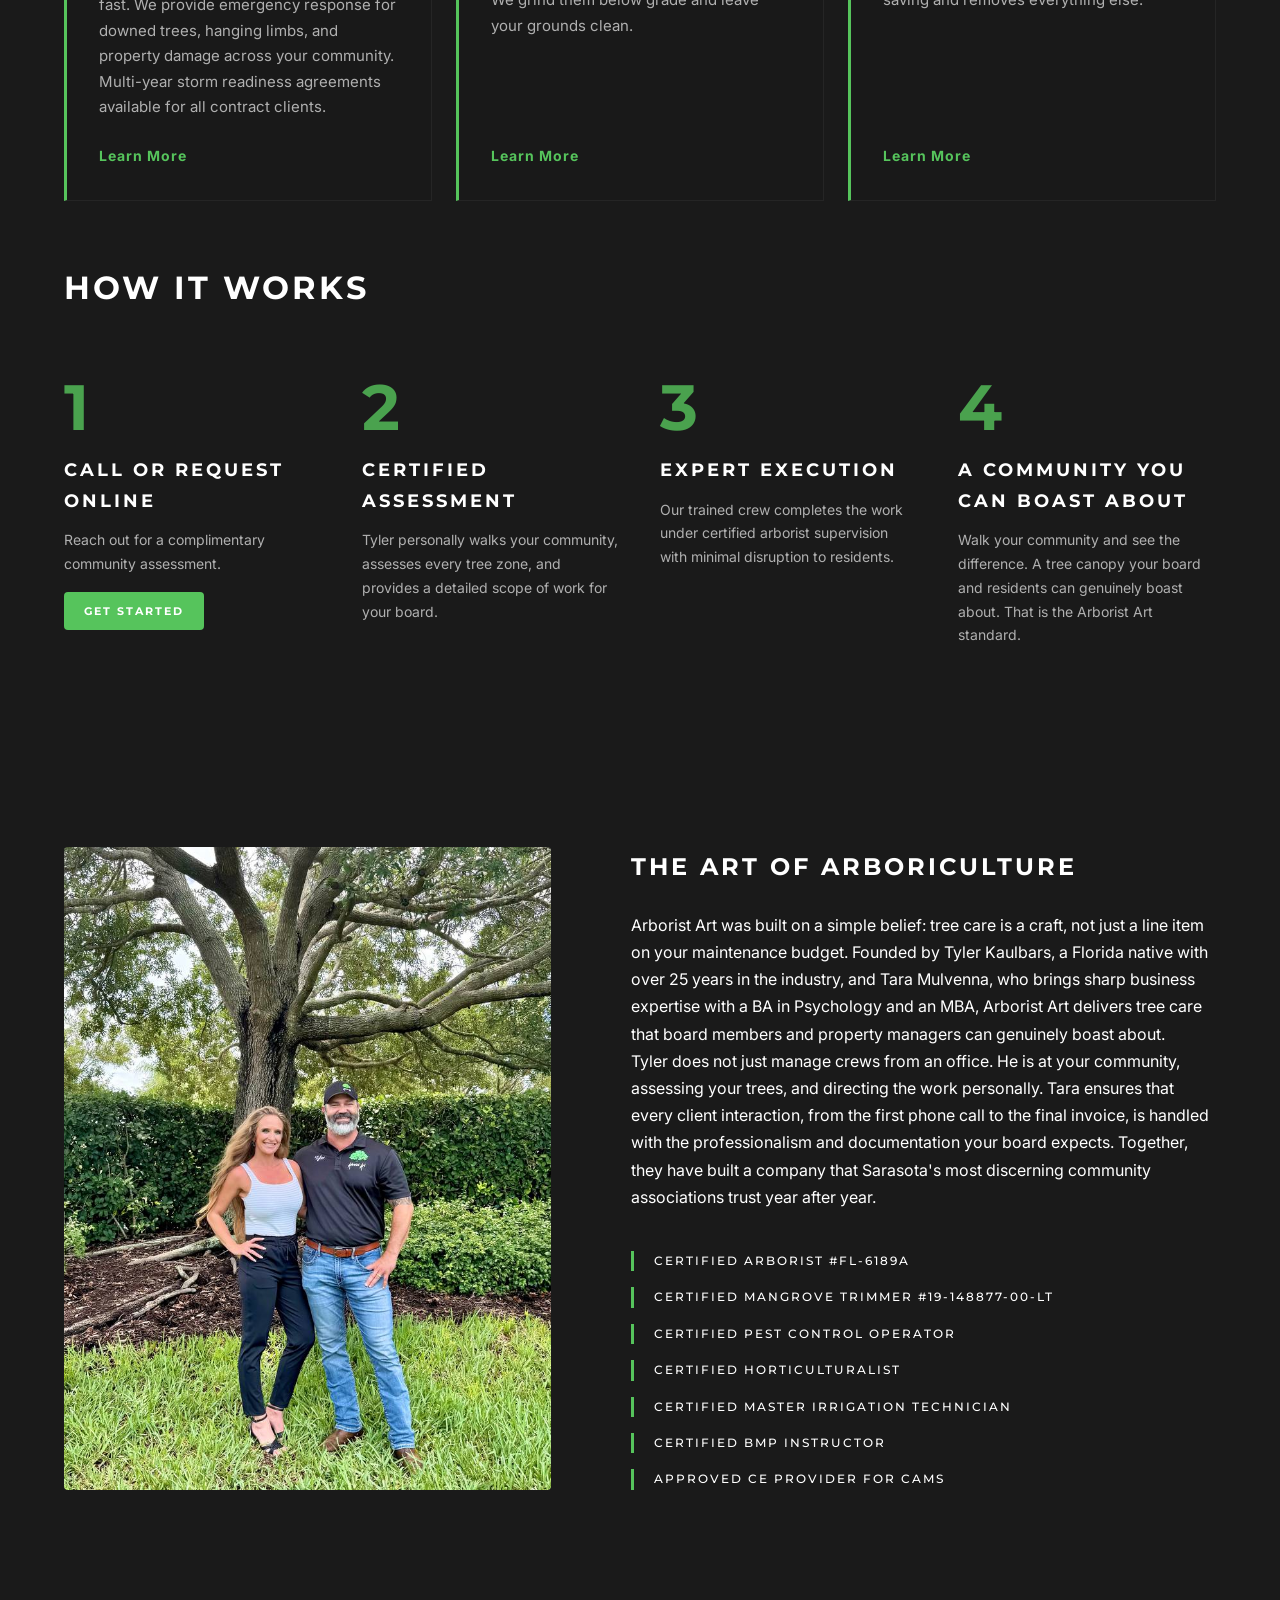
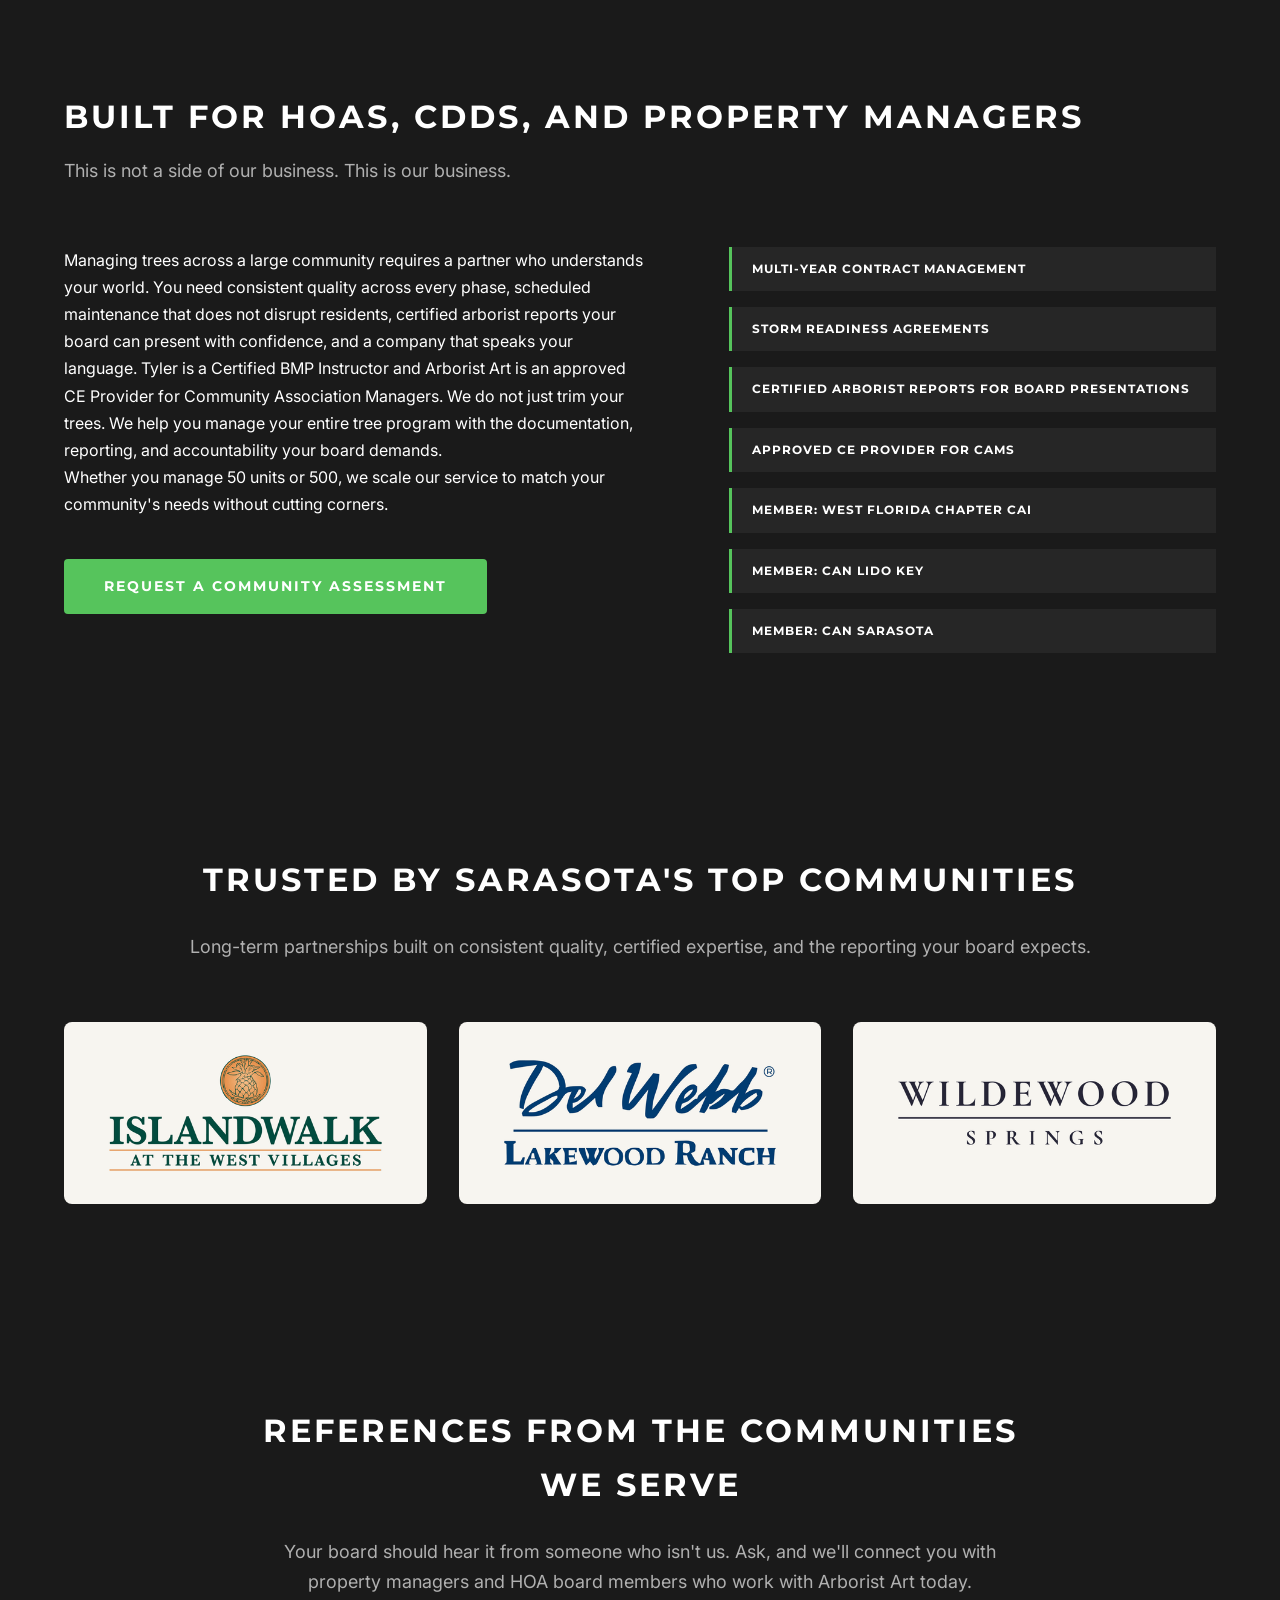
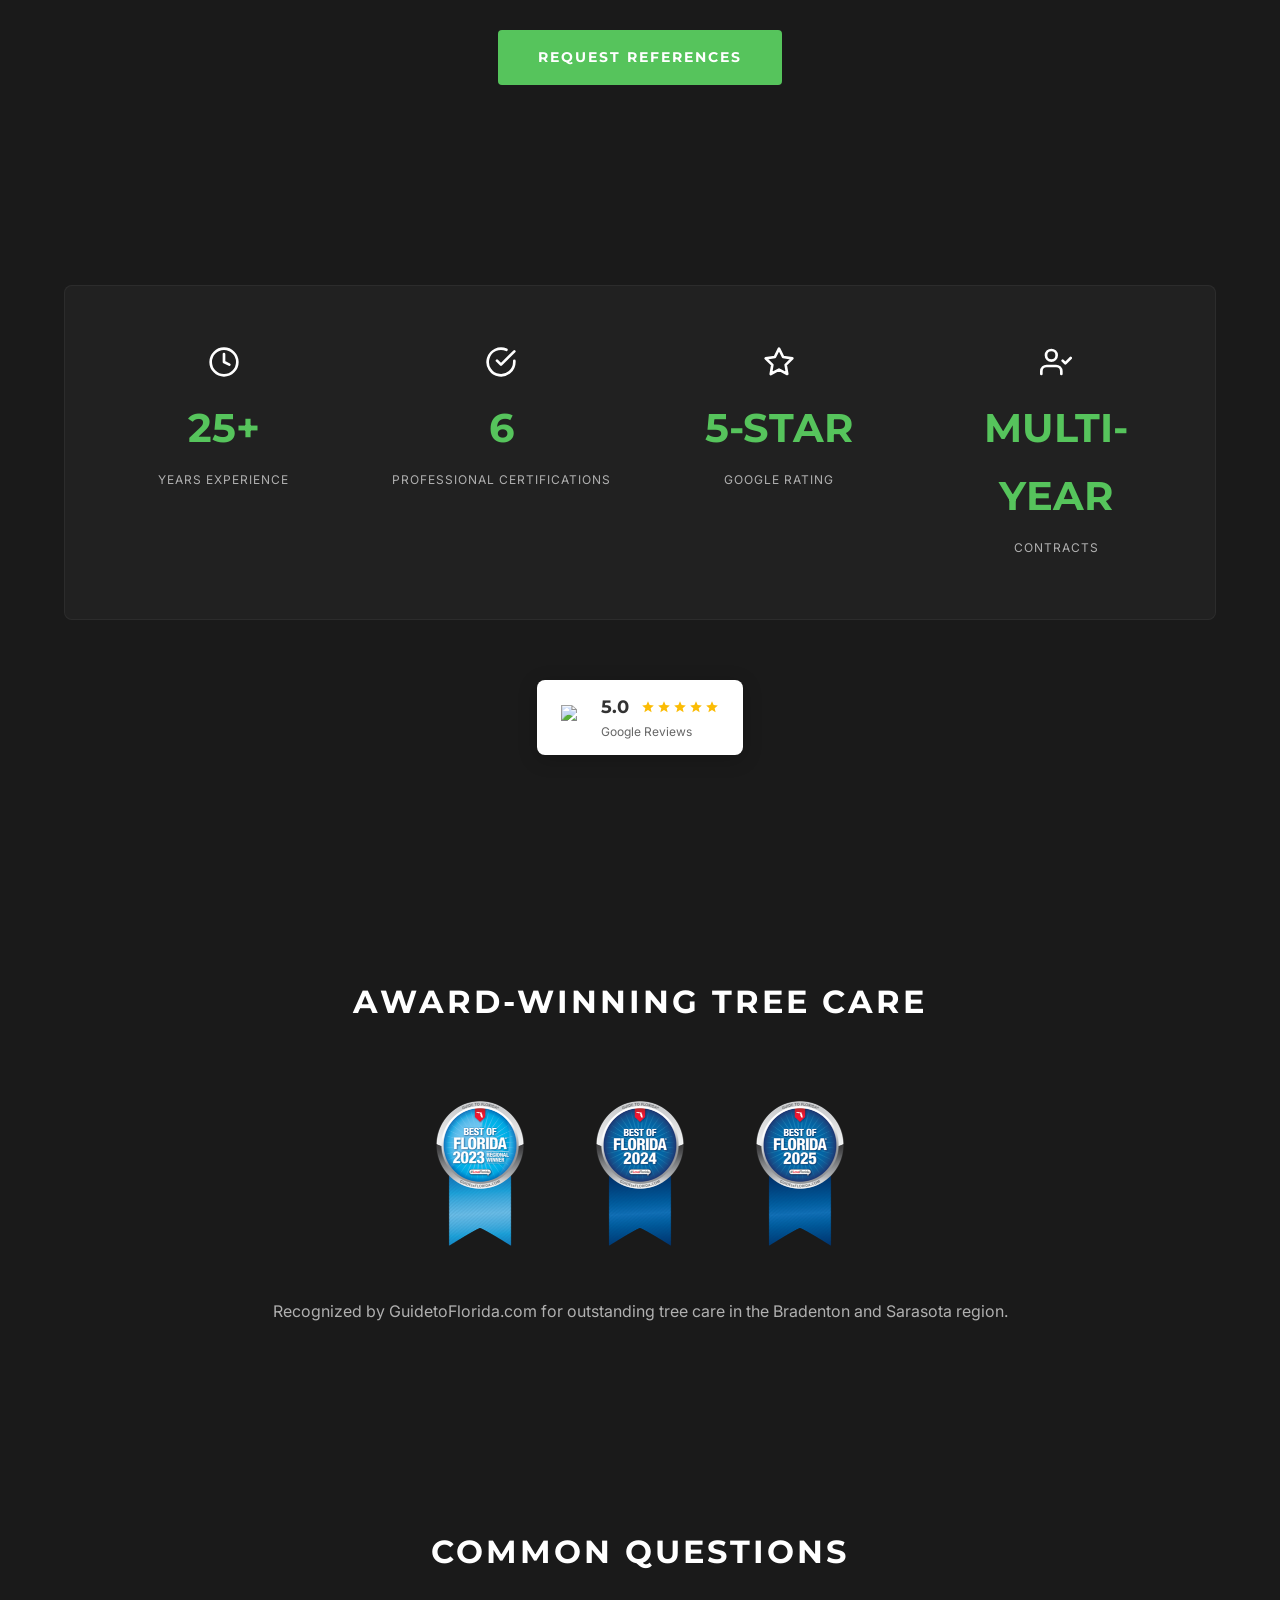
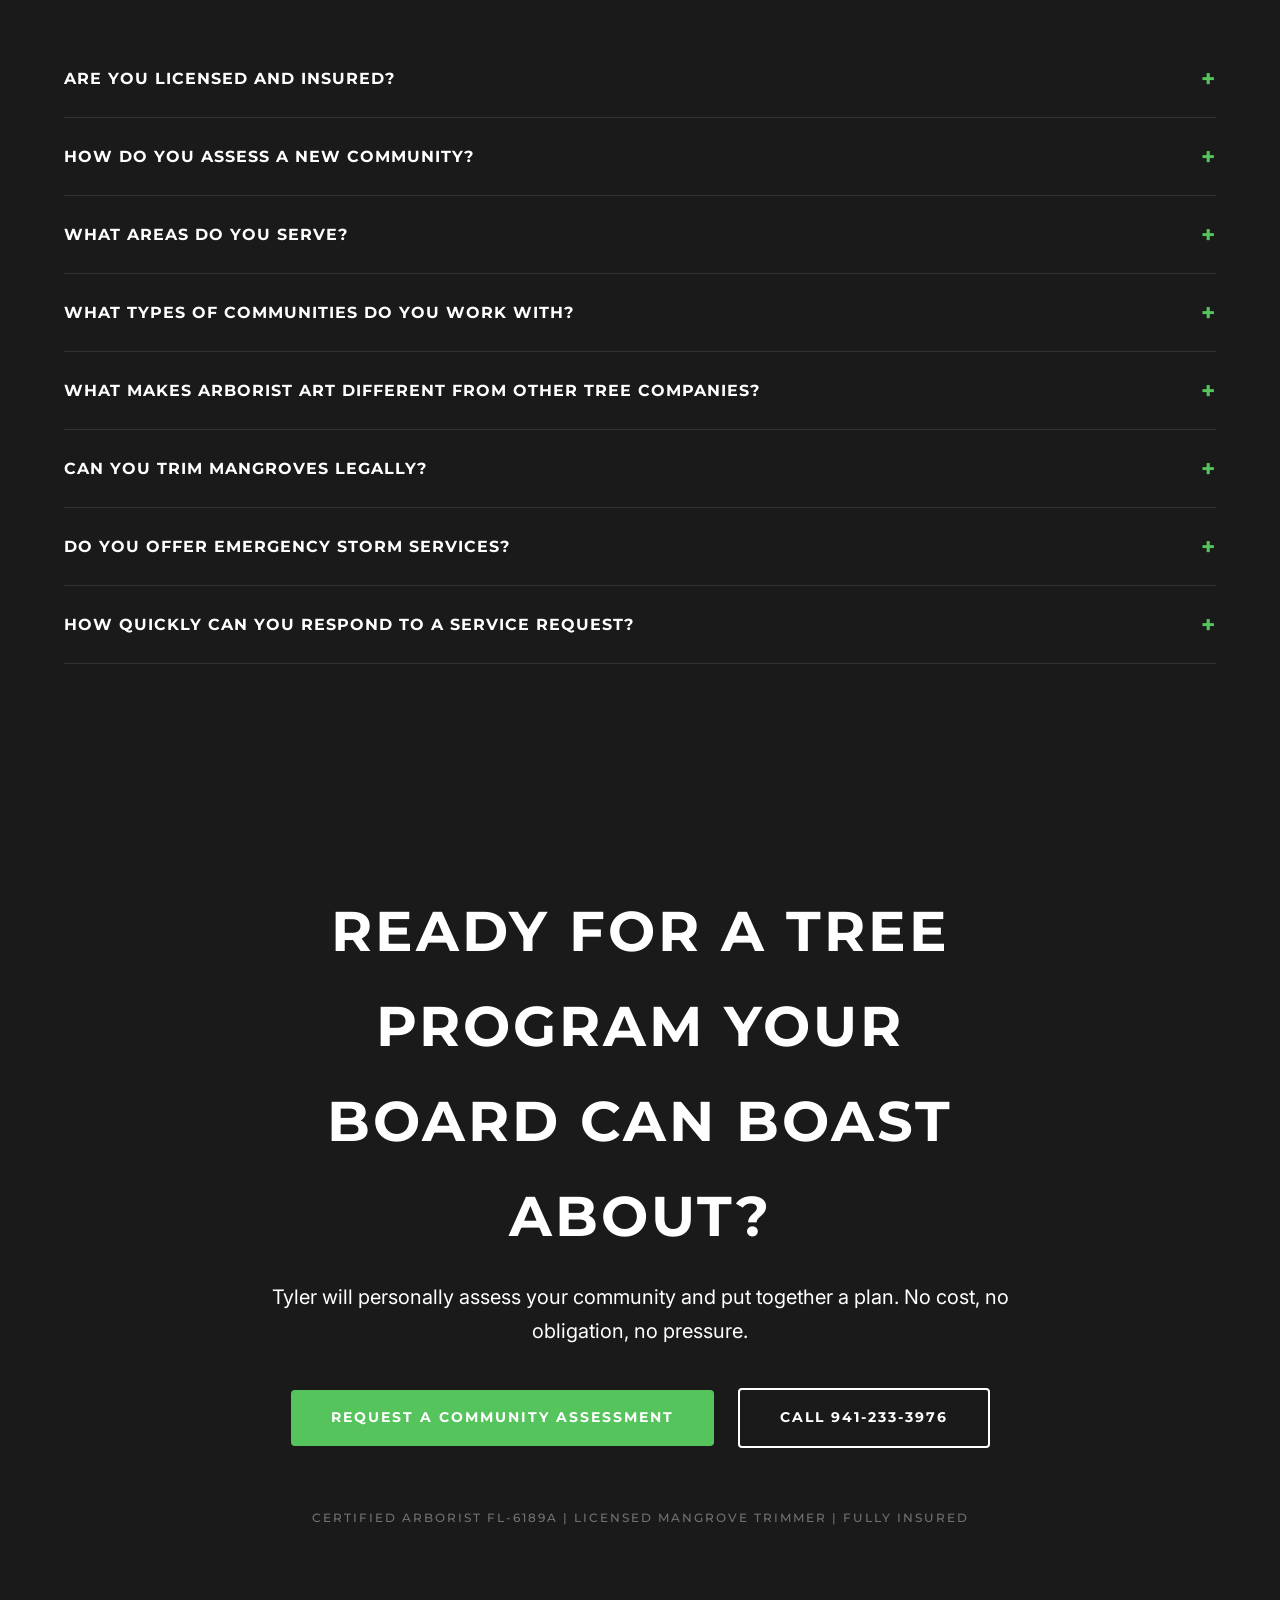
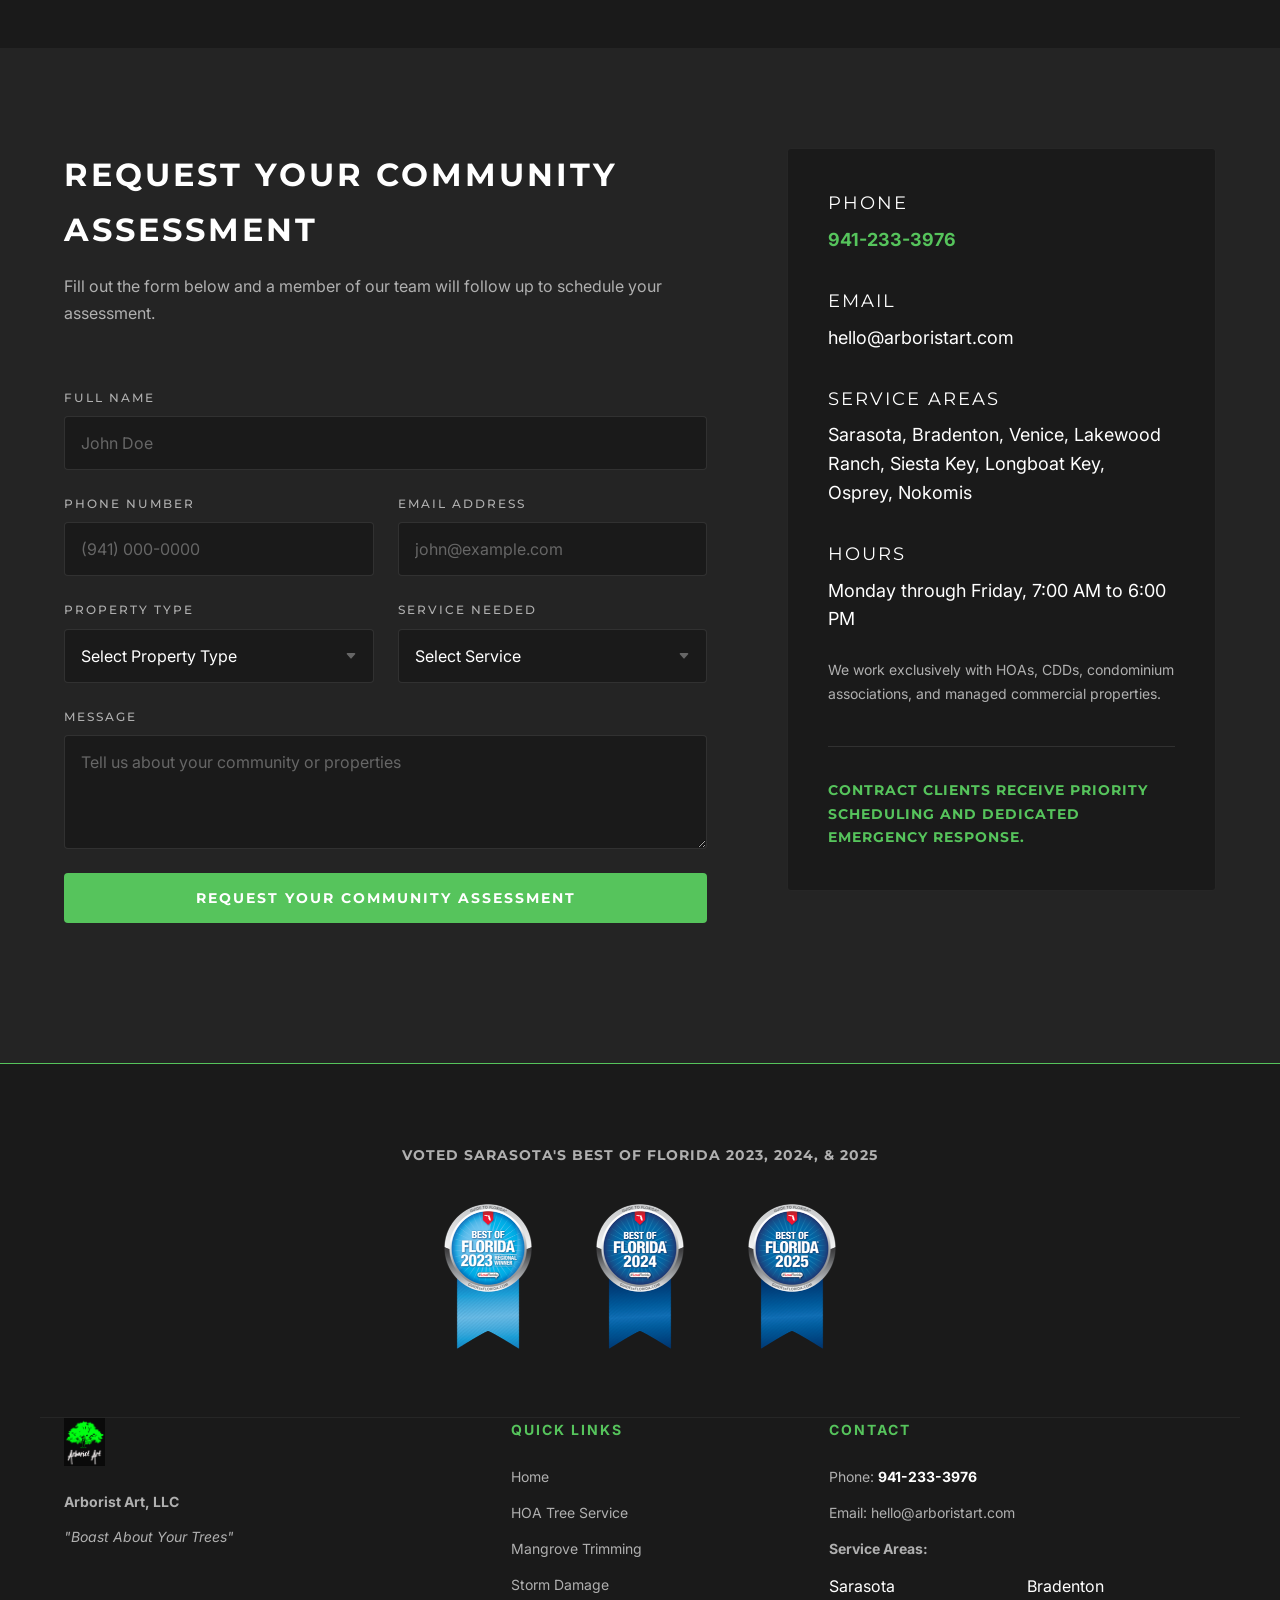
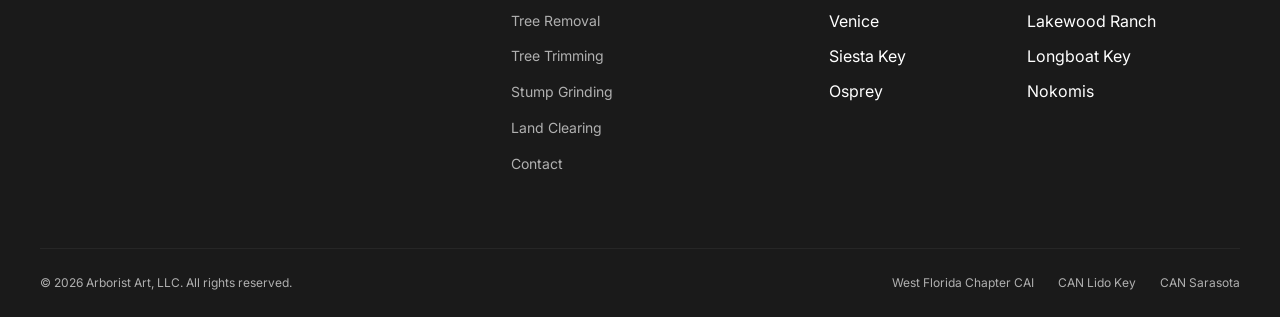
==== commit 63c925a7: "Replace Tyler contact promises with team-based wording, fix community placeholder" ====
--- a/index.html
+++ b/index.html
@@ -353,7 +353,7 @@
                 <div class="step-card">
                     <div class="step-number">1</div>
                     <h3>Call or Request Online</h3>
-                    <p>Reach out for a complimentary community assessment. We respond within one business day.</p>
+                    <p>Reach out for a complimentary community assessment.</p>
                     <a href="#contact-form" data-tracking="cta-click" data-location="services" class="btn btn-primary" style="padding: 10px 20px; font-size: 11px; margin-top: 16px;">Get Started</a>
                 </div>
                 <div class="step-card">
@@ -641,7 +641,7 @@
             <div class="form-column">
                 <div class="section-header">
                     <h2>Request Your Community Assessment</h2>
-                    <p style="margin-top: 16px; color: #B0B0B0;">Fill out the form below and Tyler will be in touch within one business day.</p>
+                    <p style="margin-top: 16px; color: #B0B0B0;">Fill out the form below and a member of our team will follow up to schedule your assessment.</p>
                 </div>
                 <form action="#" method="POST" class="inspection-form" aria-label="Contact form">
                     <div class="form-group">
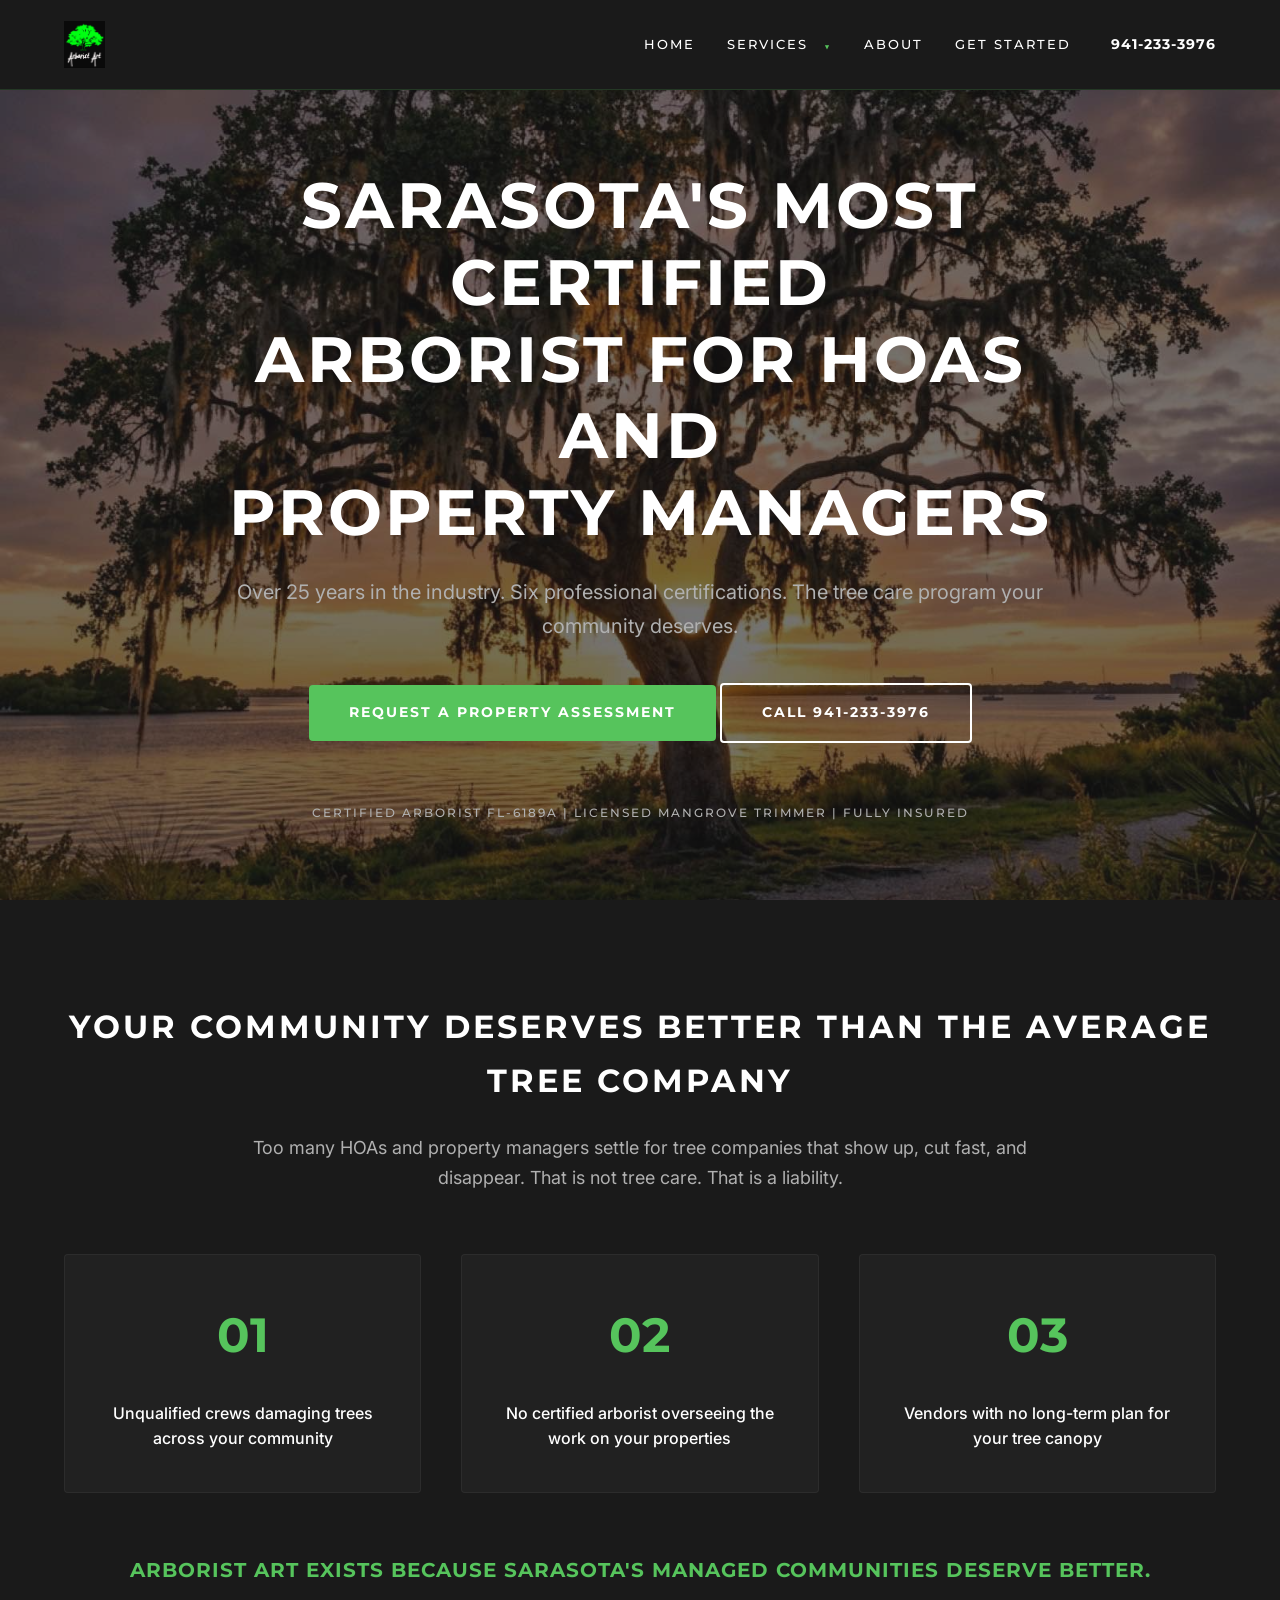
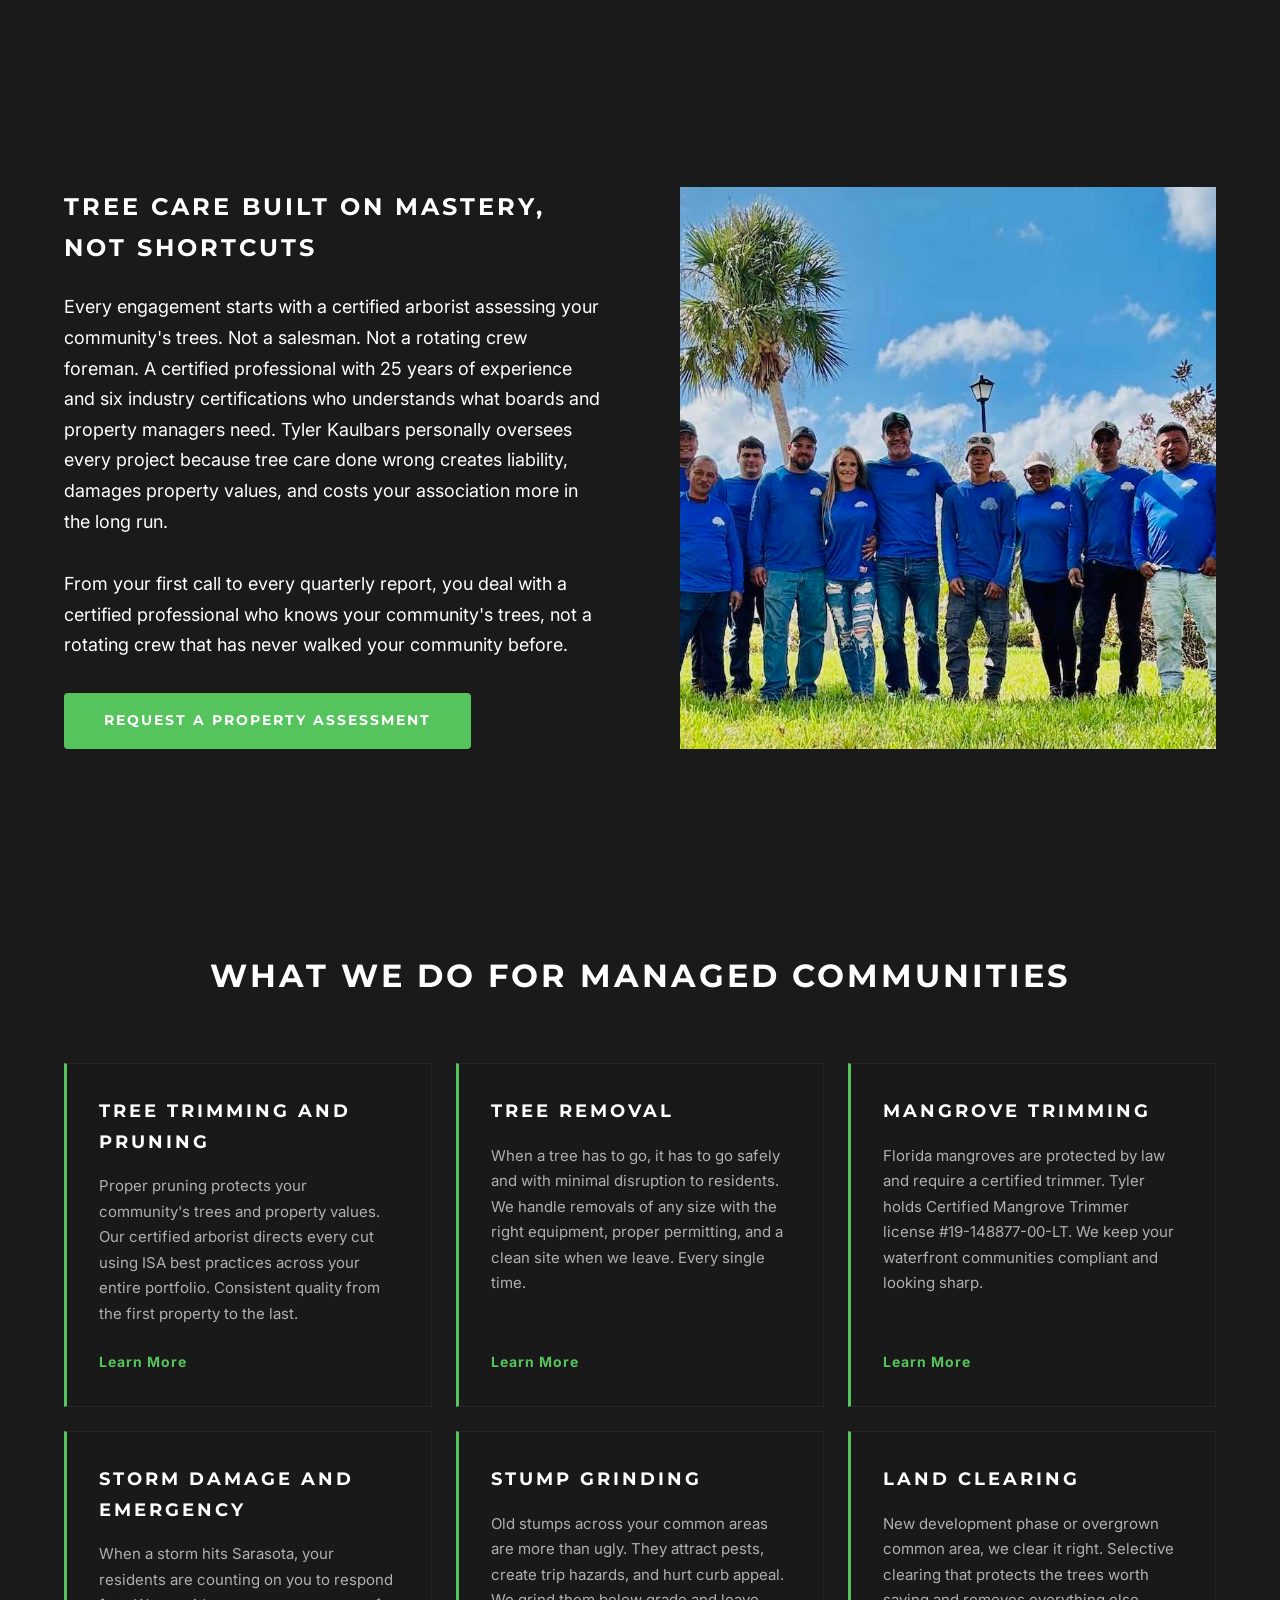
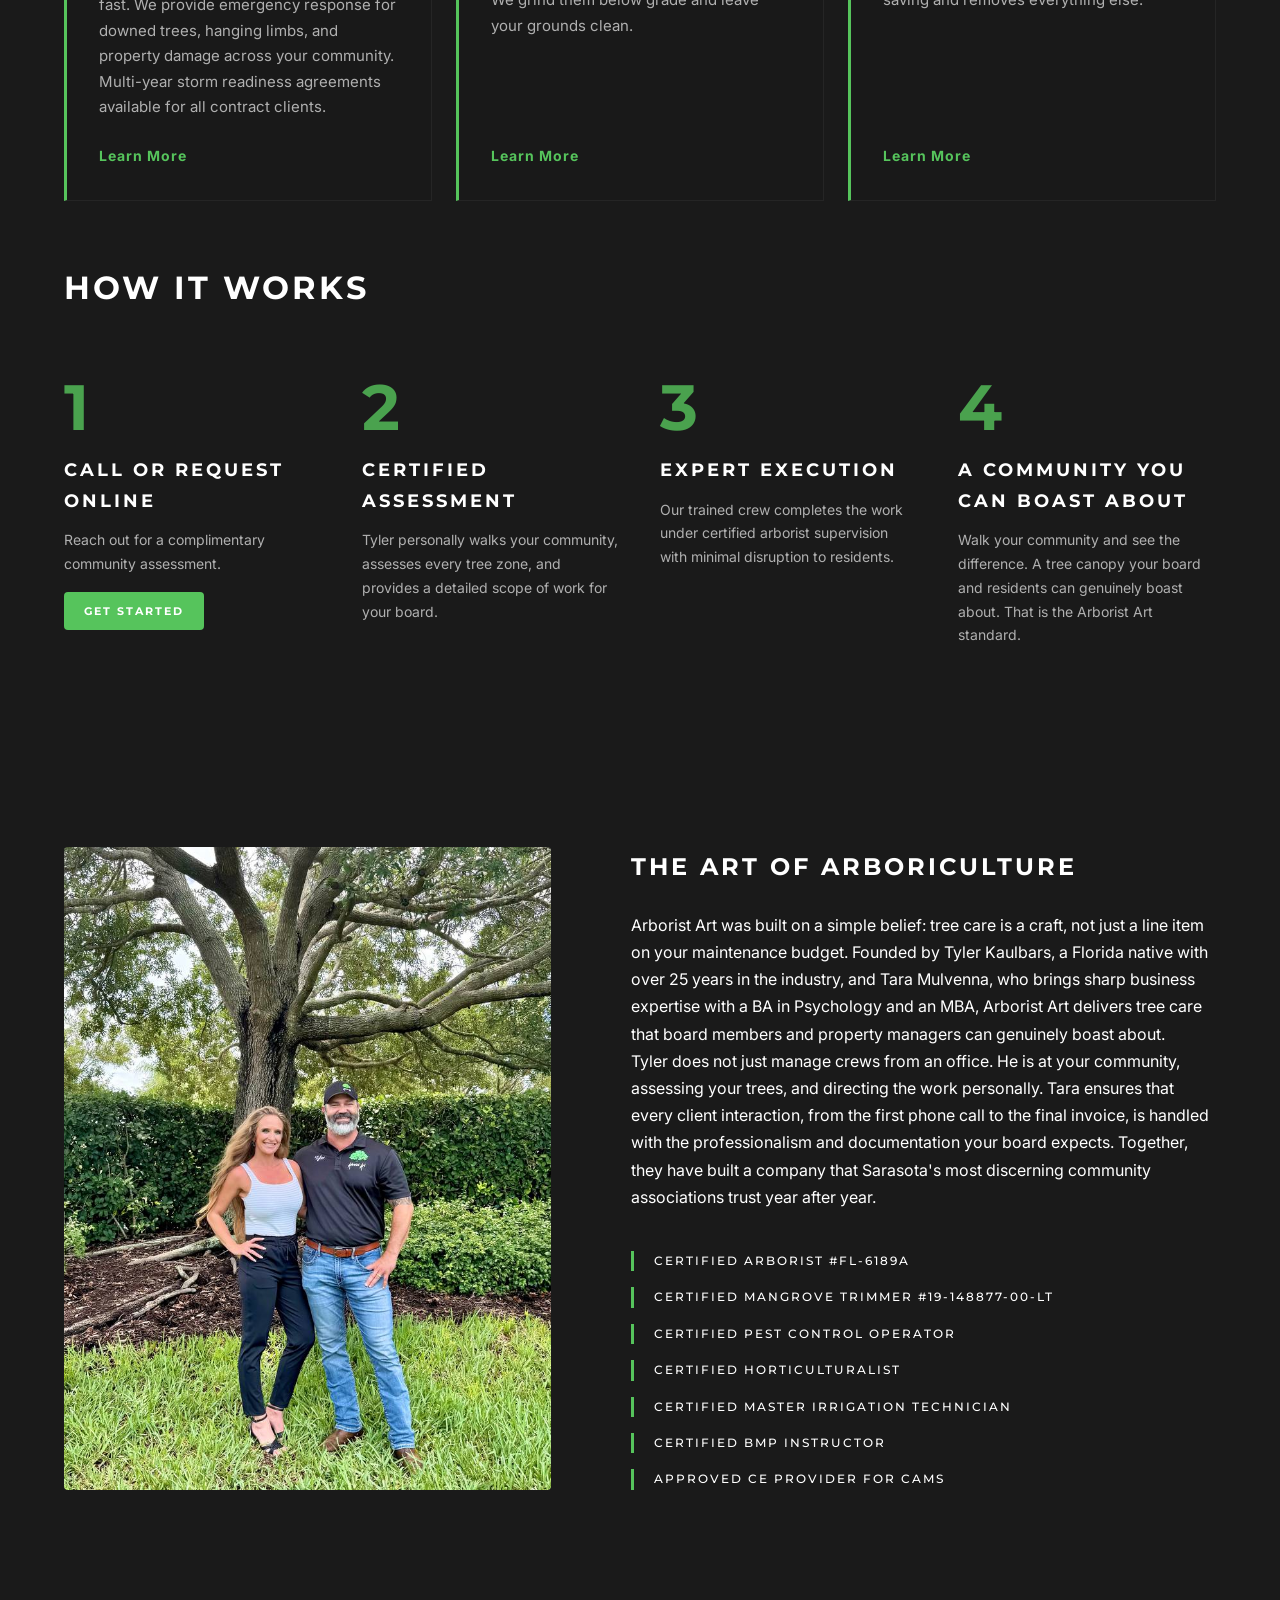
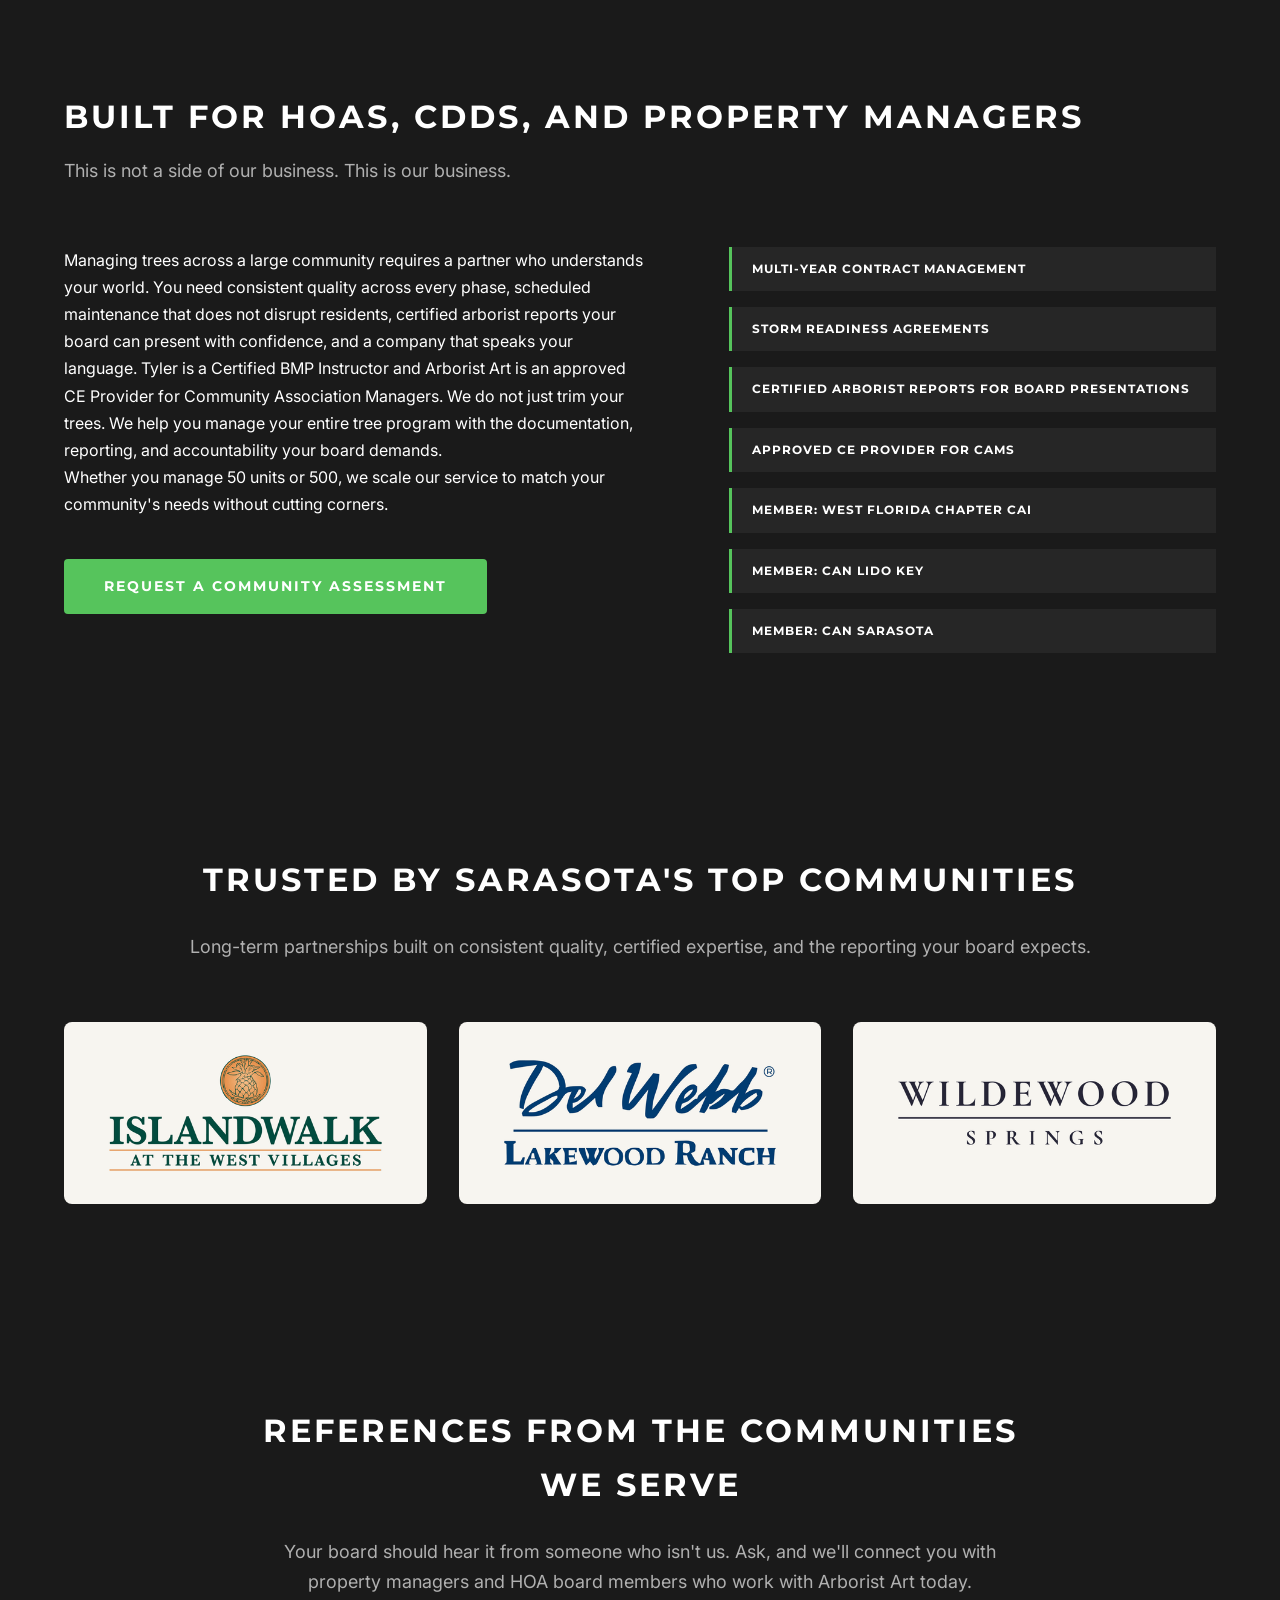
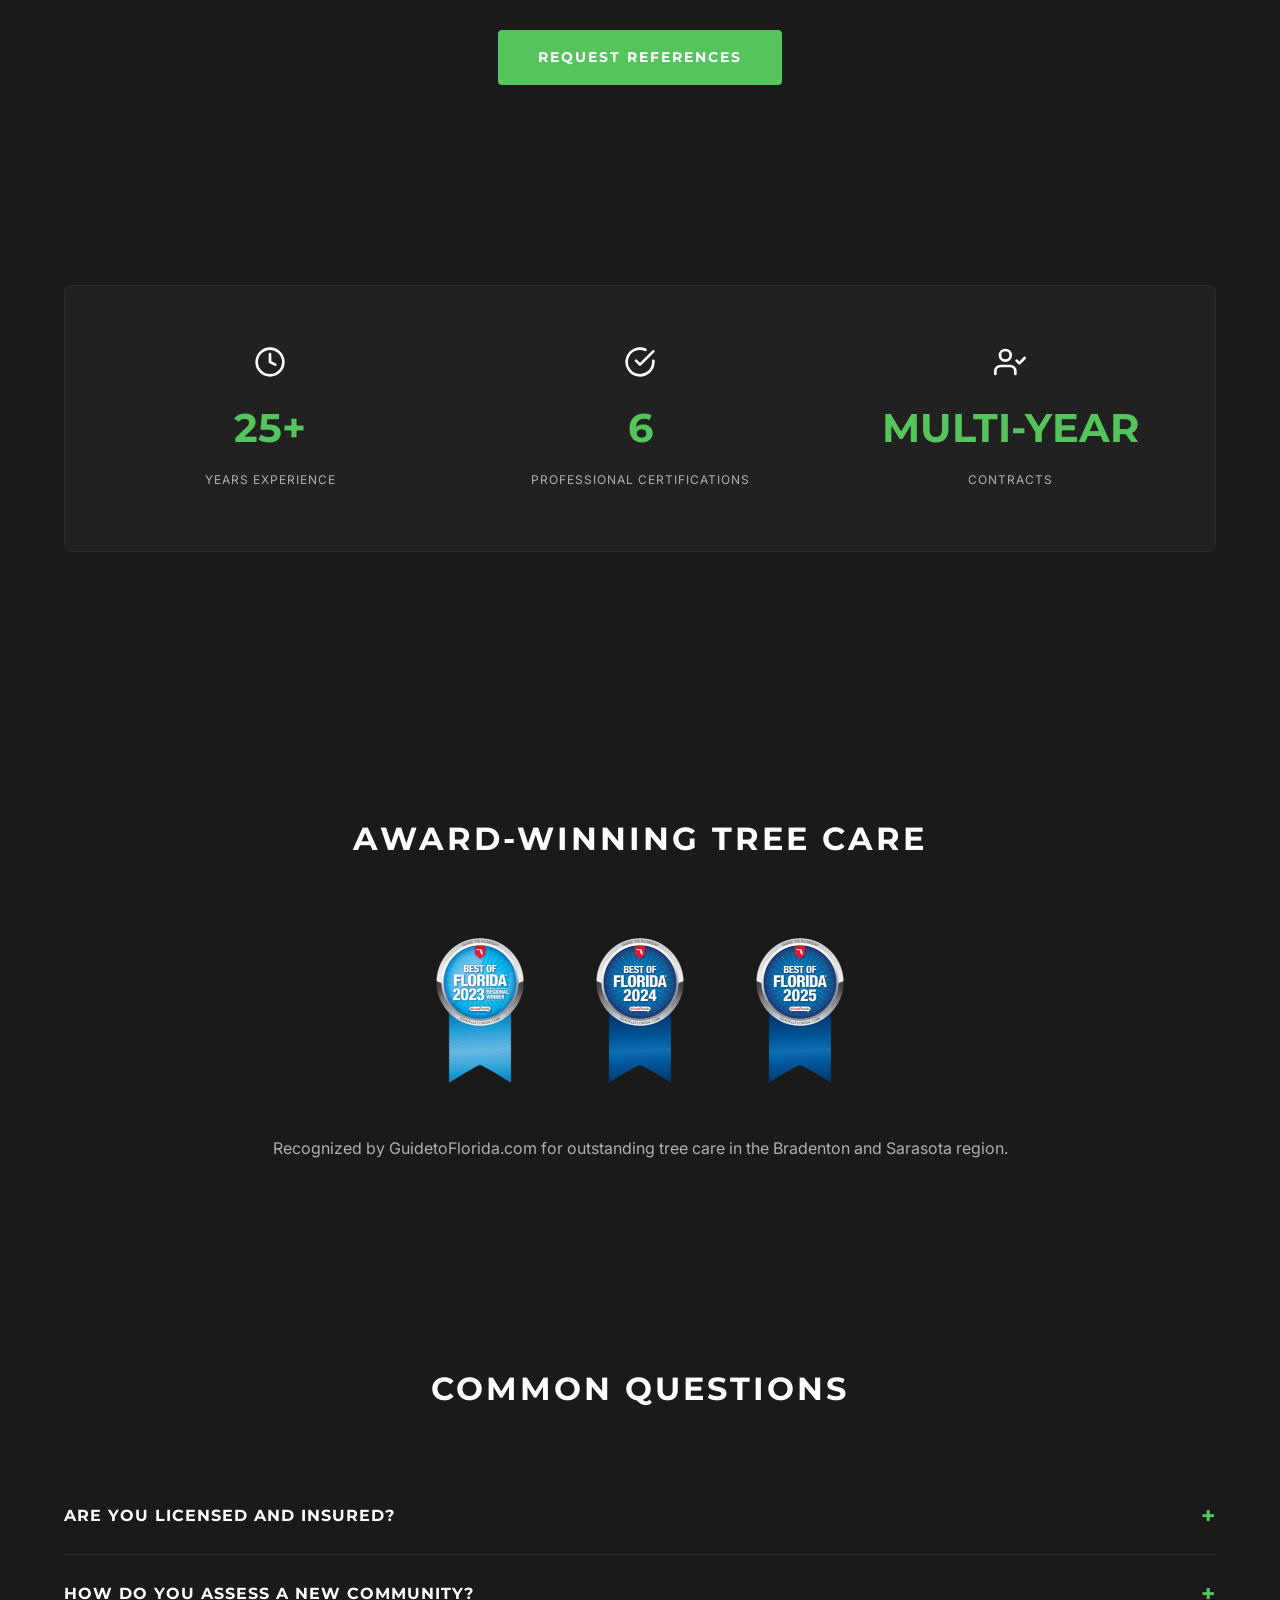
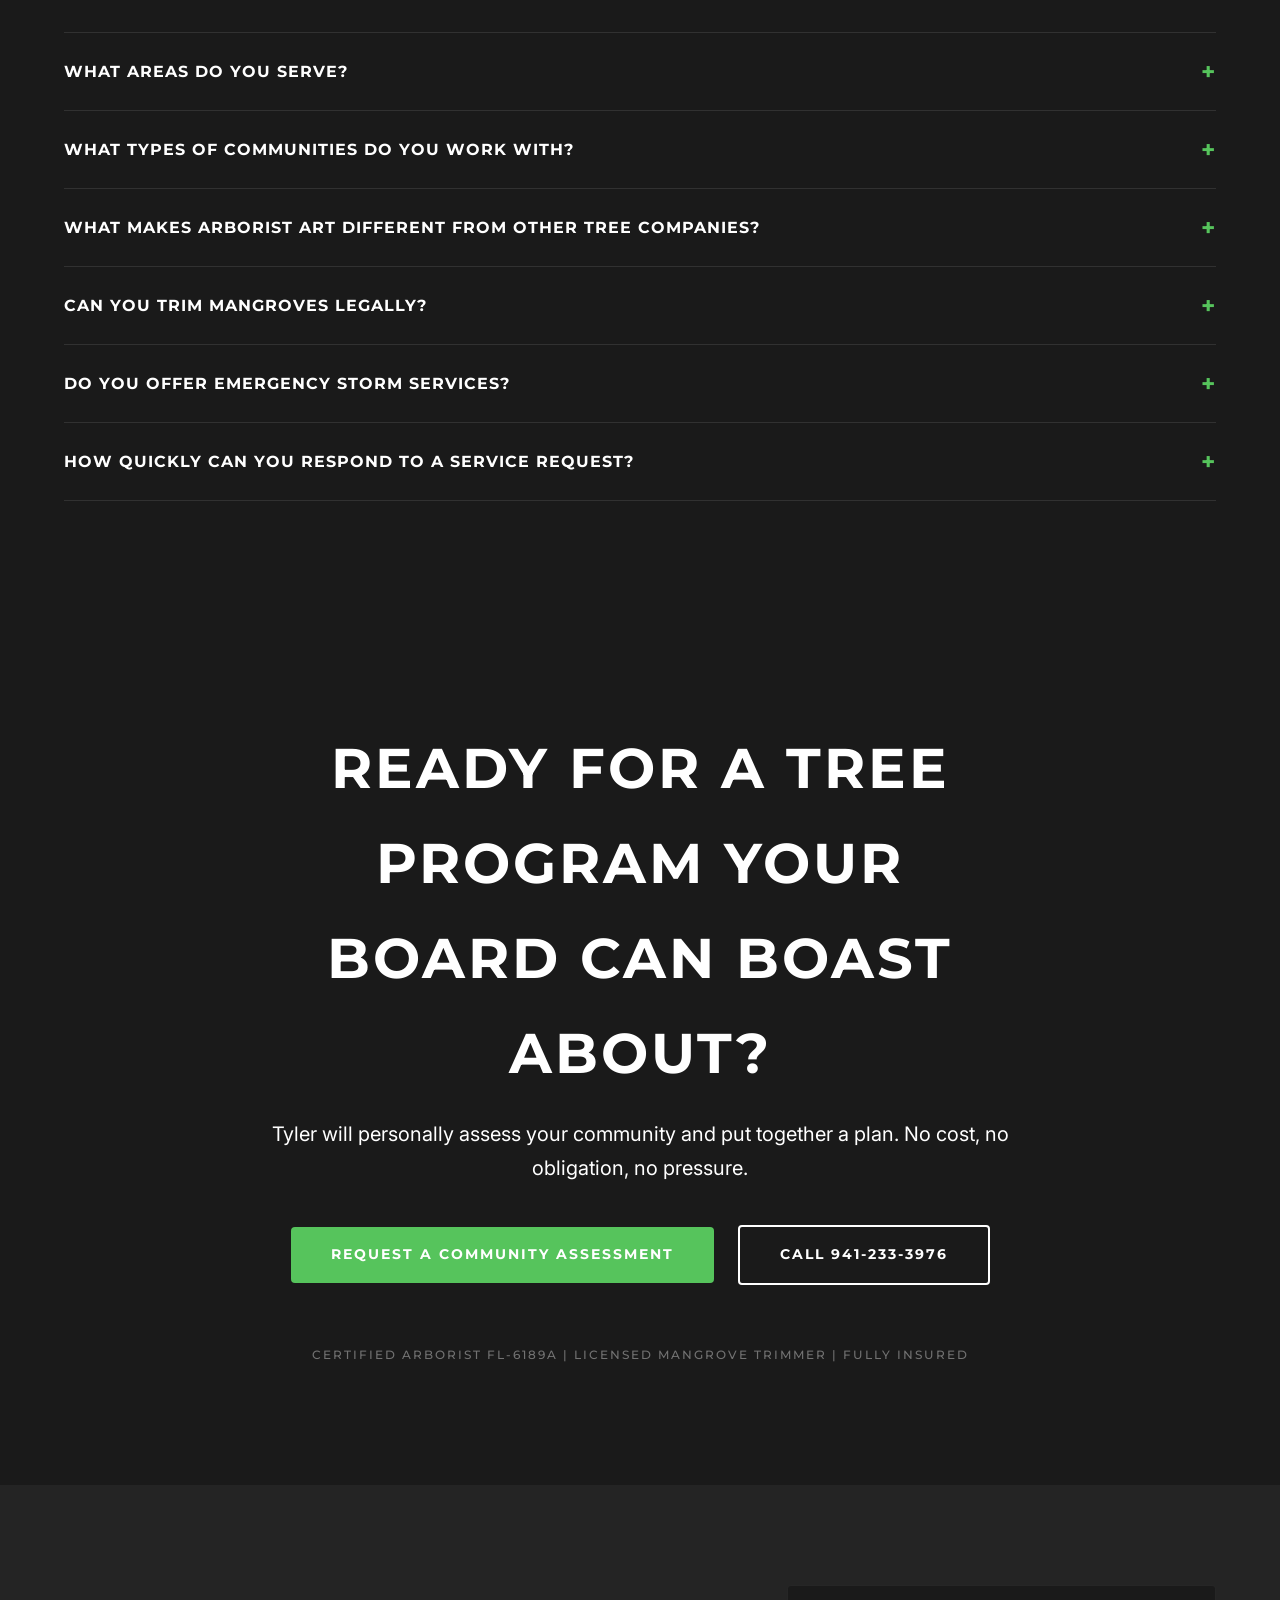
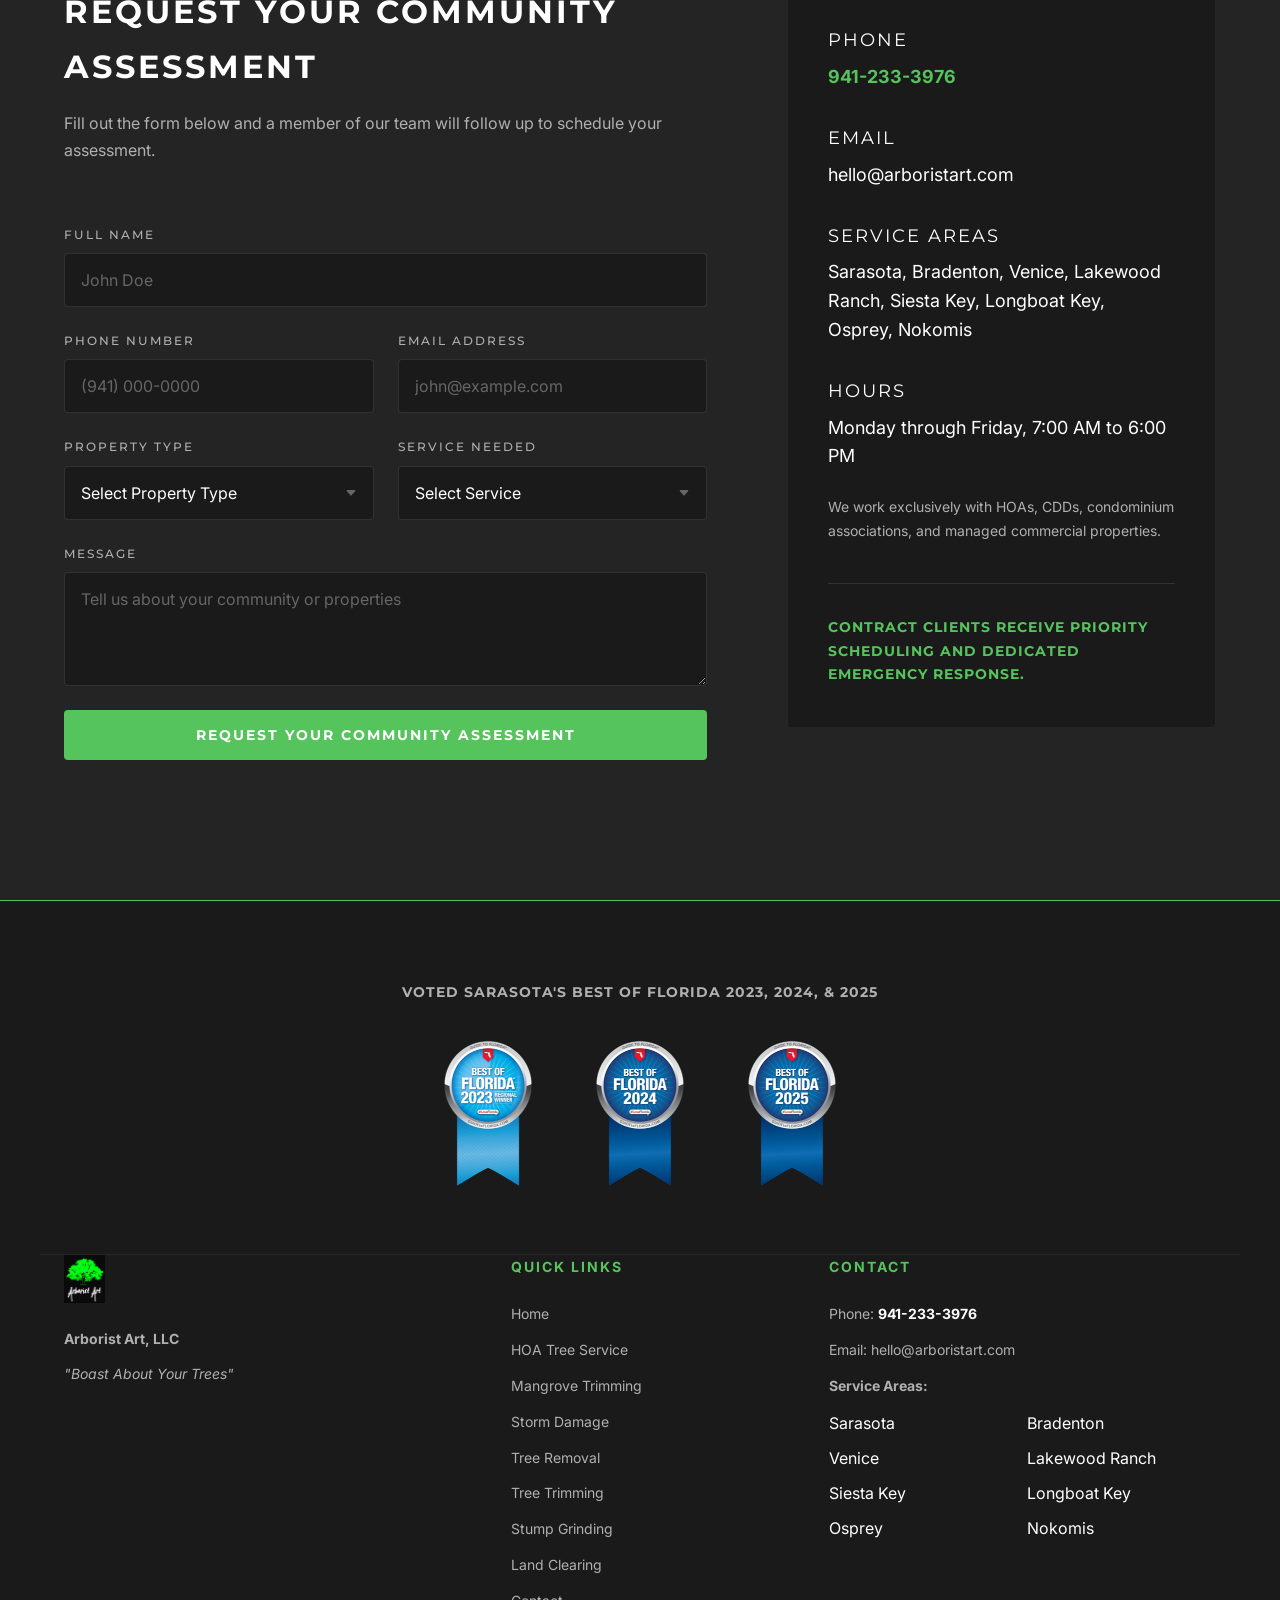
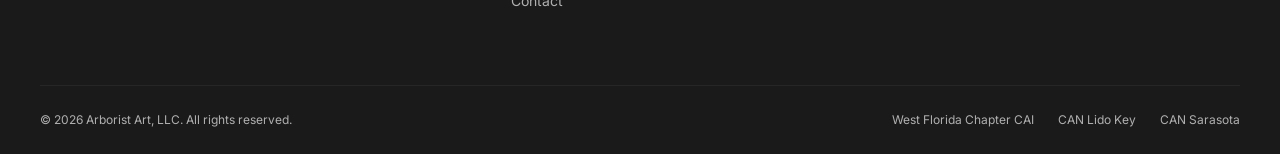
==== commit 6e05fdb3: "Six certifications, CE provider listed separately, remove unverified Google rating" ====
--- a/index.html
+++ b/index.html
@@ -468,33 +468,9 @@
                     <span class="stat-label">Professional Certifications</span>
                 </div>
                 <div class="stat-item">
-                    <svg class="stat-icon" viewBox="0 0 24 24" fill="none" stroke="currentColor" stroke-width="2" stroke-linecap="round" stroke-linejoin="round"><polygon points="12 2 15.09 8.26 22 9.27 17 14.14 18.18 21.02 12 17.77 5.82 21.02 7 14.14 2 9.27 8.91 8.26 12 2"/></svg>
-                    <span class="stat-value">5-Star</span>
-                    <span class="stat-label">Google Rating</span>
-                </div>
-                <div class="stat-item">
                     <svg class="stat-icon" viewBox="0 0 24 24" fill="none" stroke="currentColor" stroke-width="2" stroke-linecap="round" stroke-linejoin="round"><path d="M16 21v-2a4 4 0 0 0-4-4H5a4 4 0 0 0-4 4v2"/><circle cx="8.5" cy="7" r="4"/><polyline points="17 11 19 13 23 9"/></svg>
                     <span class="stat-value">Multi-Year</span>
                     <span class="stat-label">Contracts</span>
-                </div>
-            </div>
-
-            <div class="google-badge-container">
-                <div class="google-review-badge">
-                    <img src="https://upload.wikimedia.org/wikipedia/commons/c/c1/Google_Logo.svg" alt="Google G Logo" width="24" height="24" loading="lazy" decoding="async">
-                    <div class="rating-info">
-                        <div style="display: flex; align-items: center; gap: 8px;">
-                            <span class="rating-value">5.0</span>
-                            <div class="stars">
-                                <svg class="star" viewBox="0 0 24 24"><path d="M12 17.27L18.18 21l-1.64-7.03L22 9.24l-7.19-.61L12 2 9.19 8.63 2 9.24l5.46 4.73L5.82 21z"/></svg>
-                                <svg class="star" viewBox="0 0 24 24"><path d="M12 17.27L18.18 21l-1.64-7.03L22 9.24l-7.19-.61L12 2 9.19 8.63 2 9.24l5.46 4.73L5.82 21z"/></svg>
-                                <svg class="star" viewBox="0 0 24 24"><path d="M12 17.27L18.18 21l-1.64-7.03L22 9.24l-7.19-.61L12 2 9.19 8.63 2 9.24l5.46 4.73L5.82 21z"/></svg>
-                                <svg class="star" viewBox="0 0 24 24"><path d="M12 17.27L18.18 21l-1.64-7.03L22 9.24l-7.19-.61L12 2 9.19 8.63 2 9.24l5.46 4.73L5.82 21z"/></svg>
-                                <svg class="star" viewBox="0 0 24 24"><path d="M12 17.27L18.18 21l-1.64-7.03L22 9.24l-7.19-.61L12 2 9.19 8.63 2 9.24l5.46 4.73L5.82 21z"/></svg>
-                            </div>
-                        </div>
-                        <span class="review-count">Google Reviews</span>
-                    </div>
                 </div>
             </div>
         </div>
--- a/styles.css
+++ b/styles.css
@@ -713,6 +713,7 @@
     border-radius: 8px;
     border: 1px solid rgba(255,255,255,0.05);
 }
+#stats-section .stat-bar { grid-template-columns: repeat(3, 1fr); }
 
 .stat-item {
     text-align: center;
@@ -1661,4 +1662,5 @@
     object-fit: contain;
     margin-bottom: 24px;
 }
-
+@media (max-width: 768px) { #stats-section .stat-bar { grid-template-columns: 1fr; } }
+
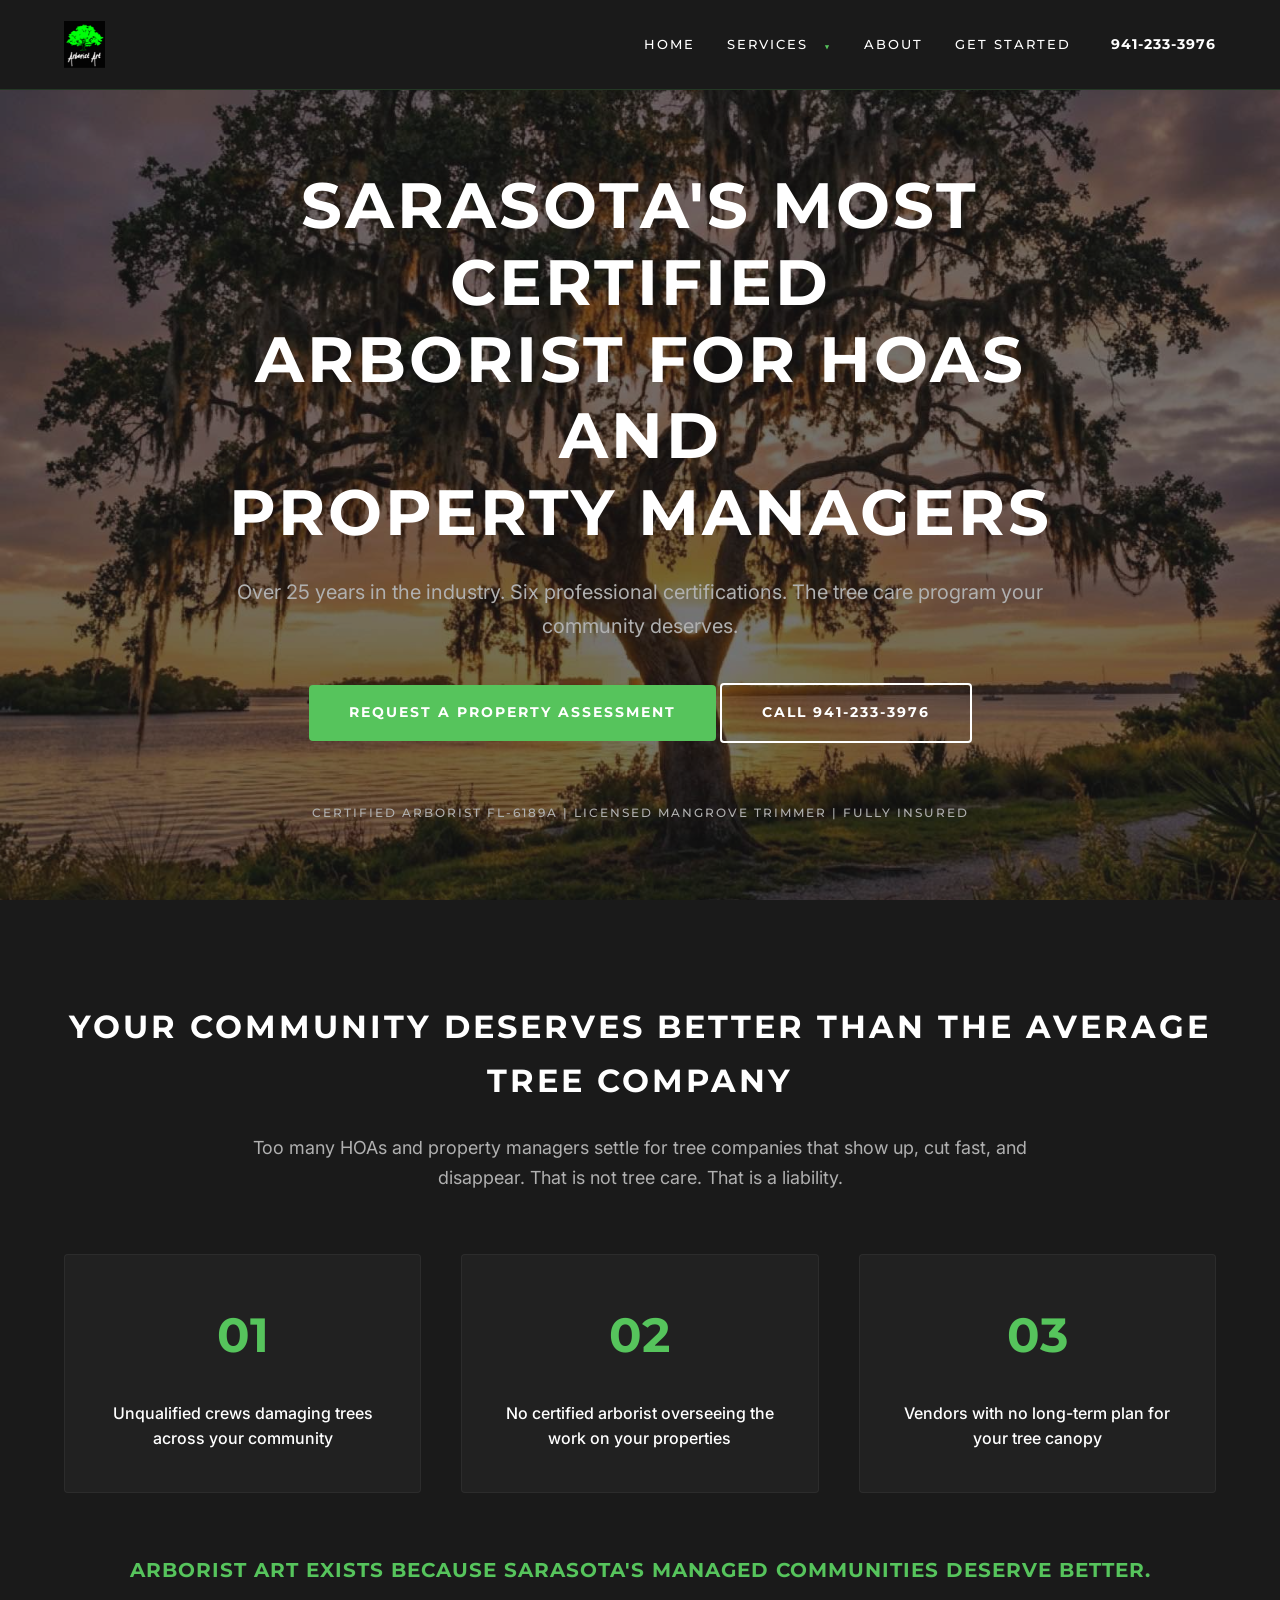
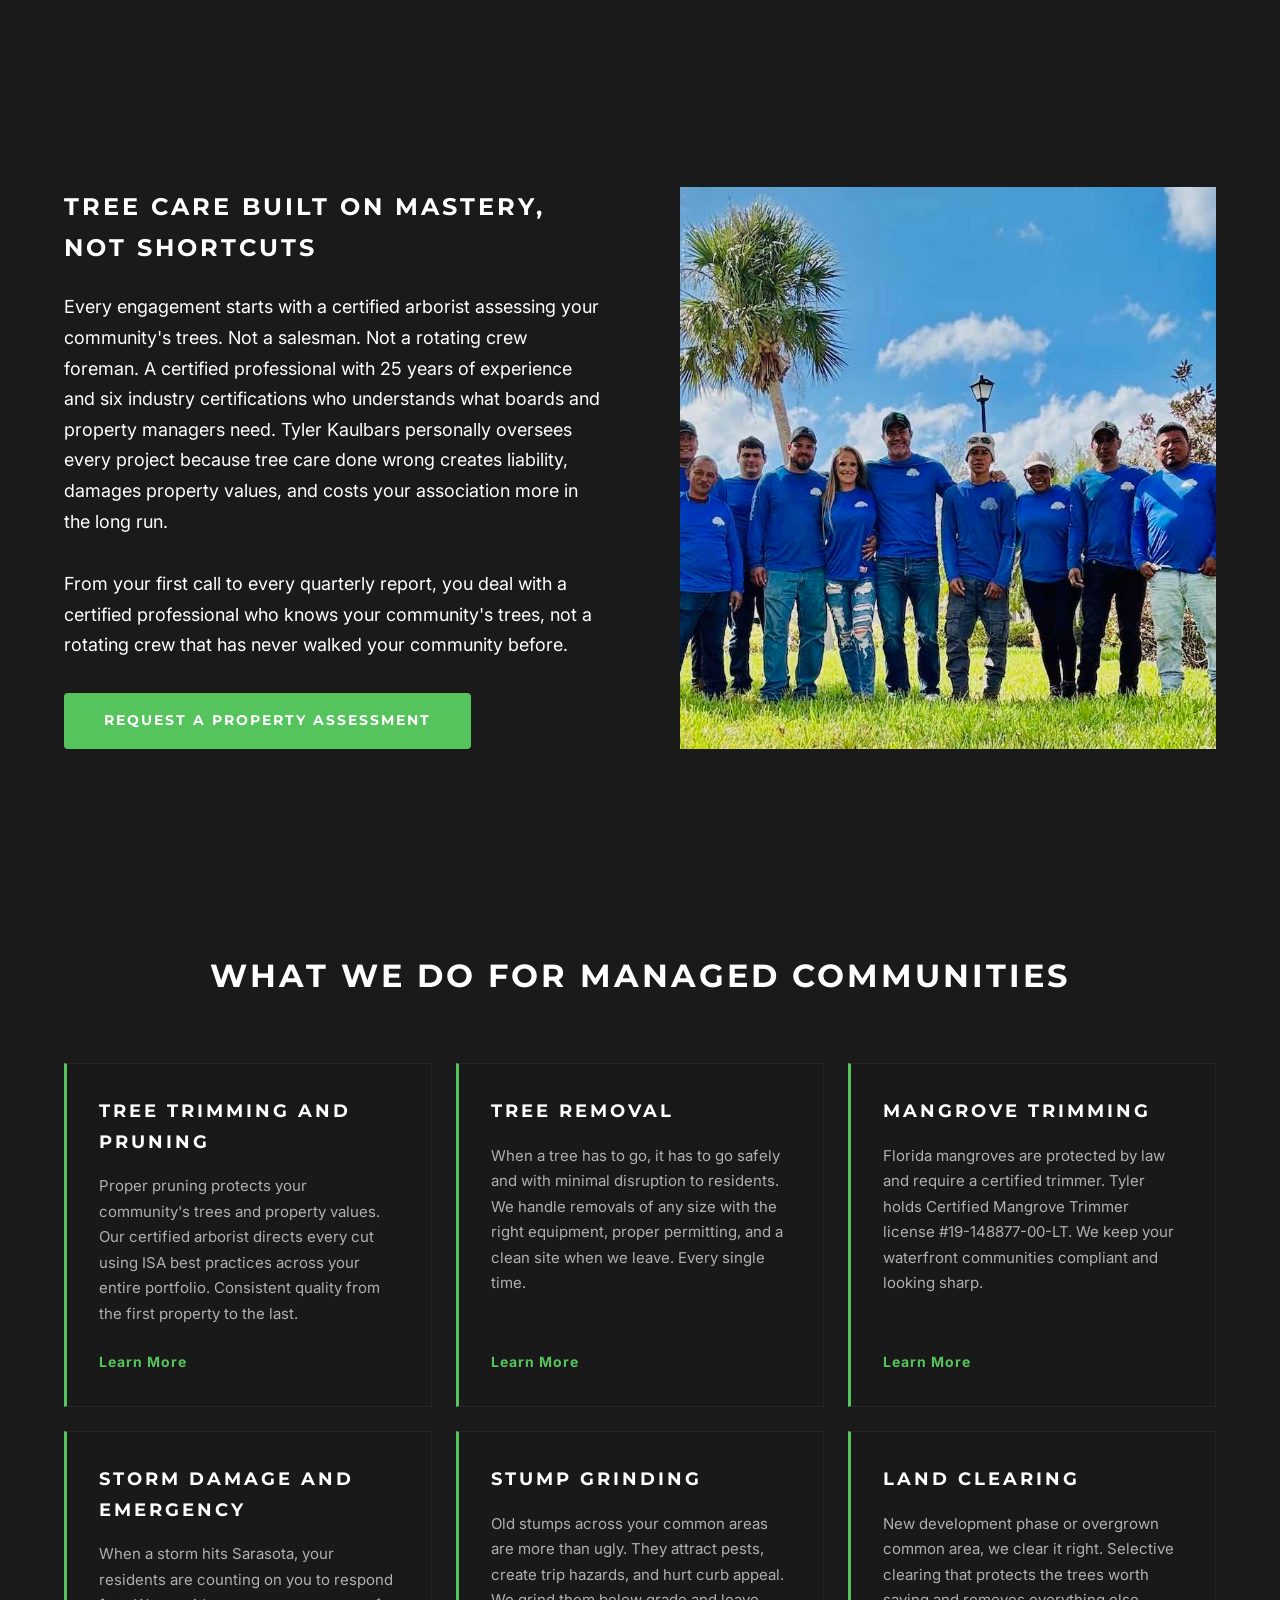
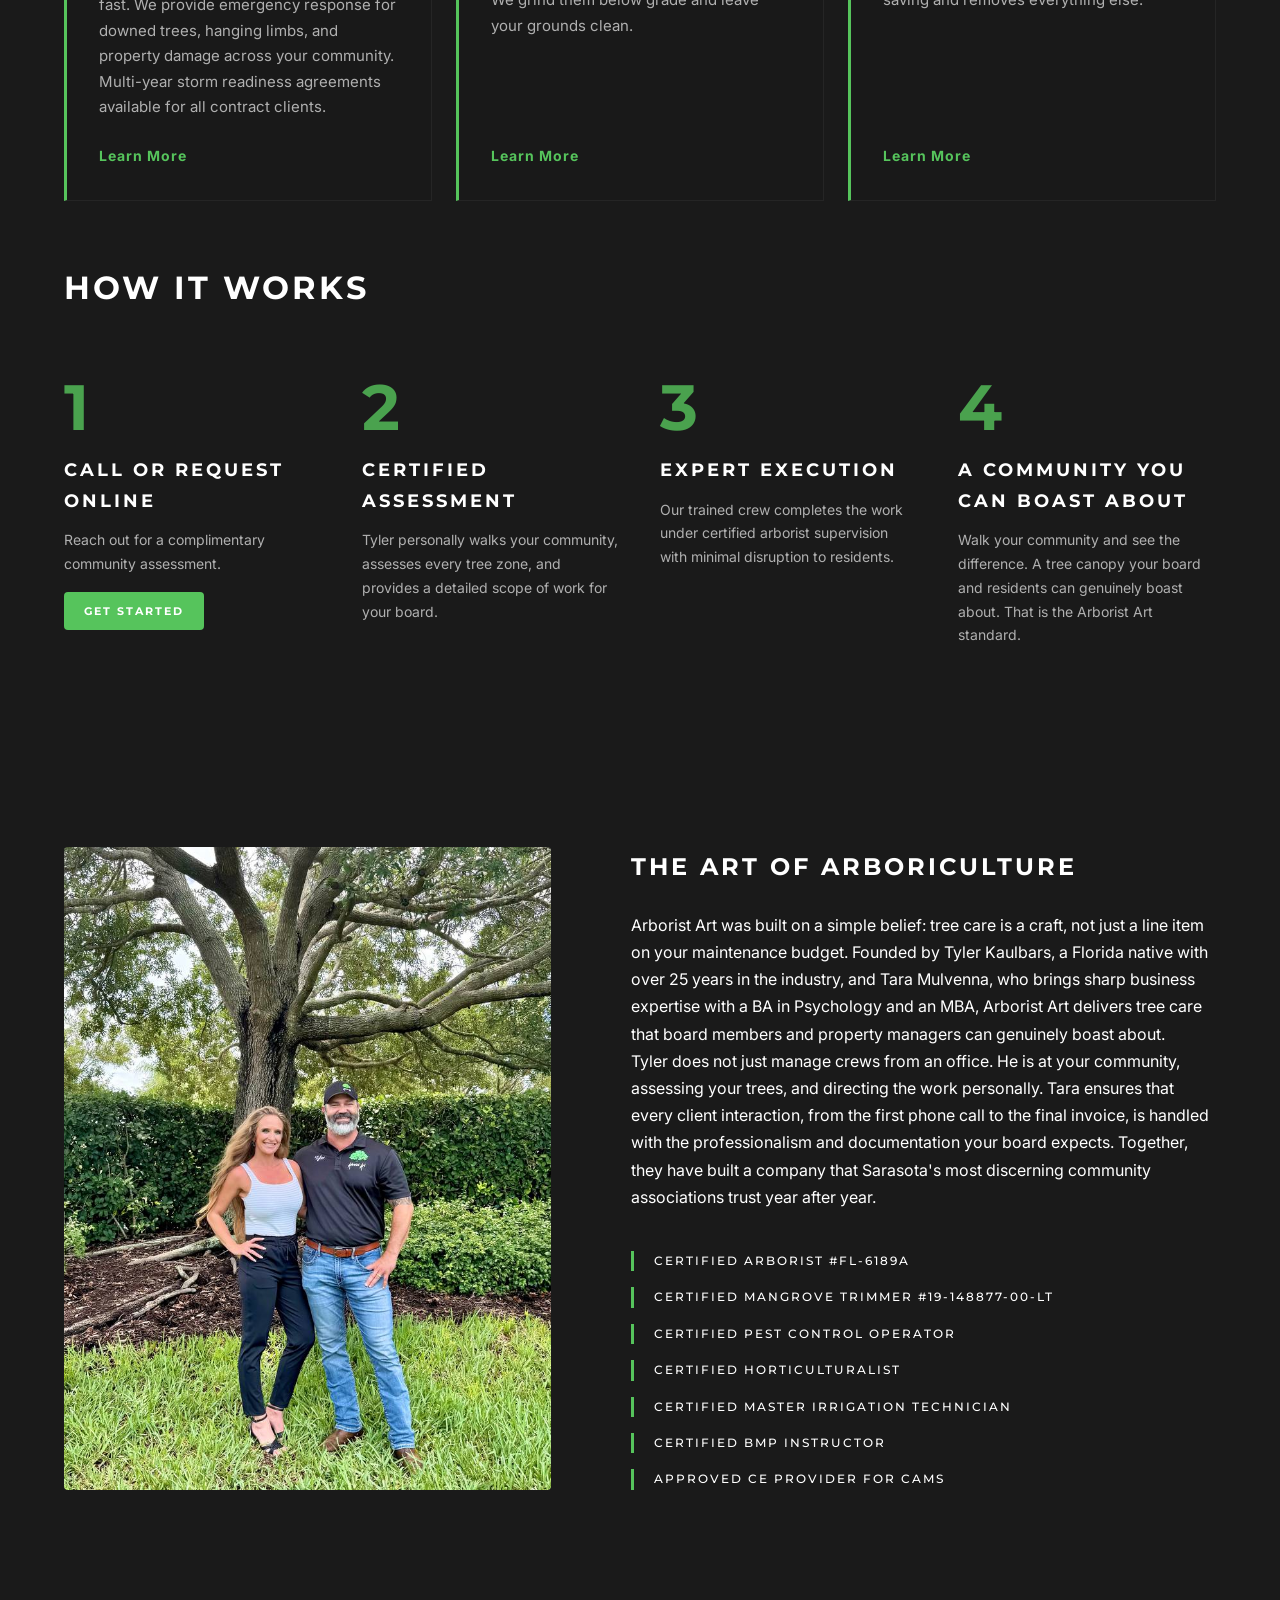
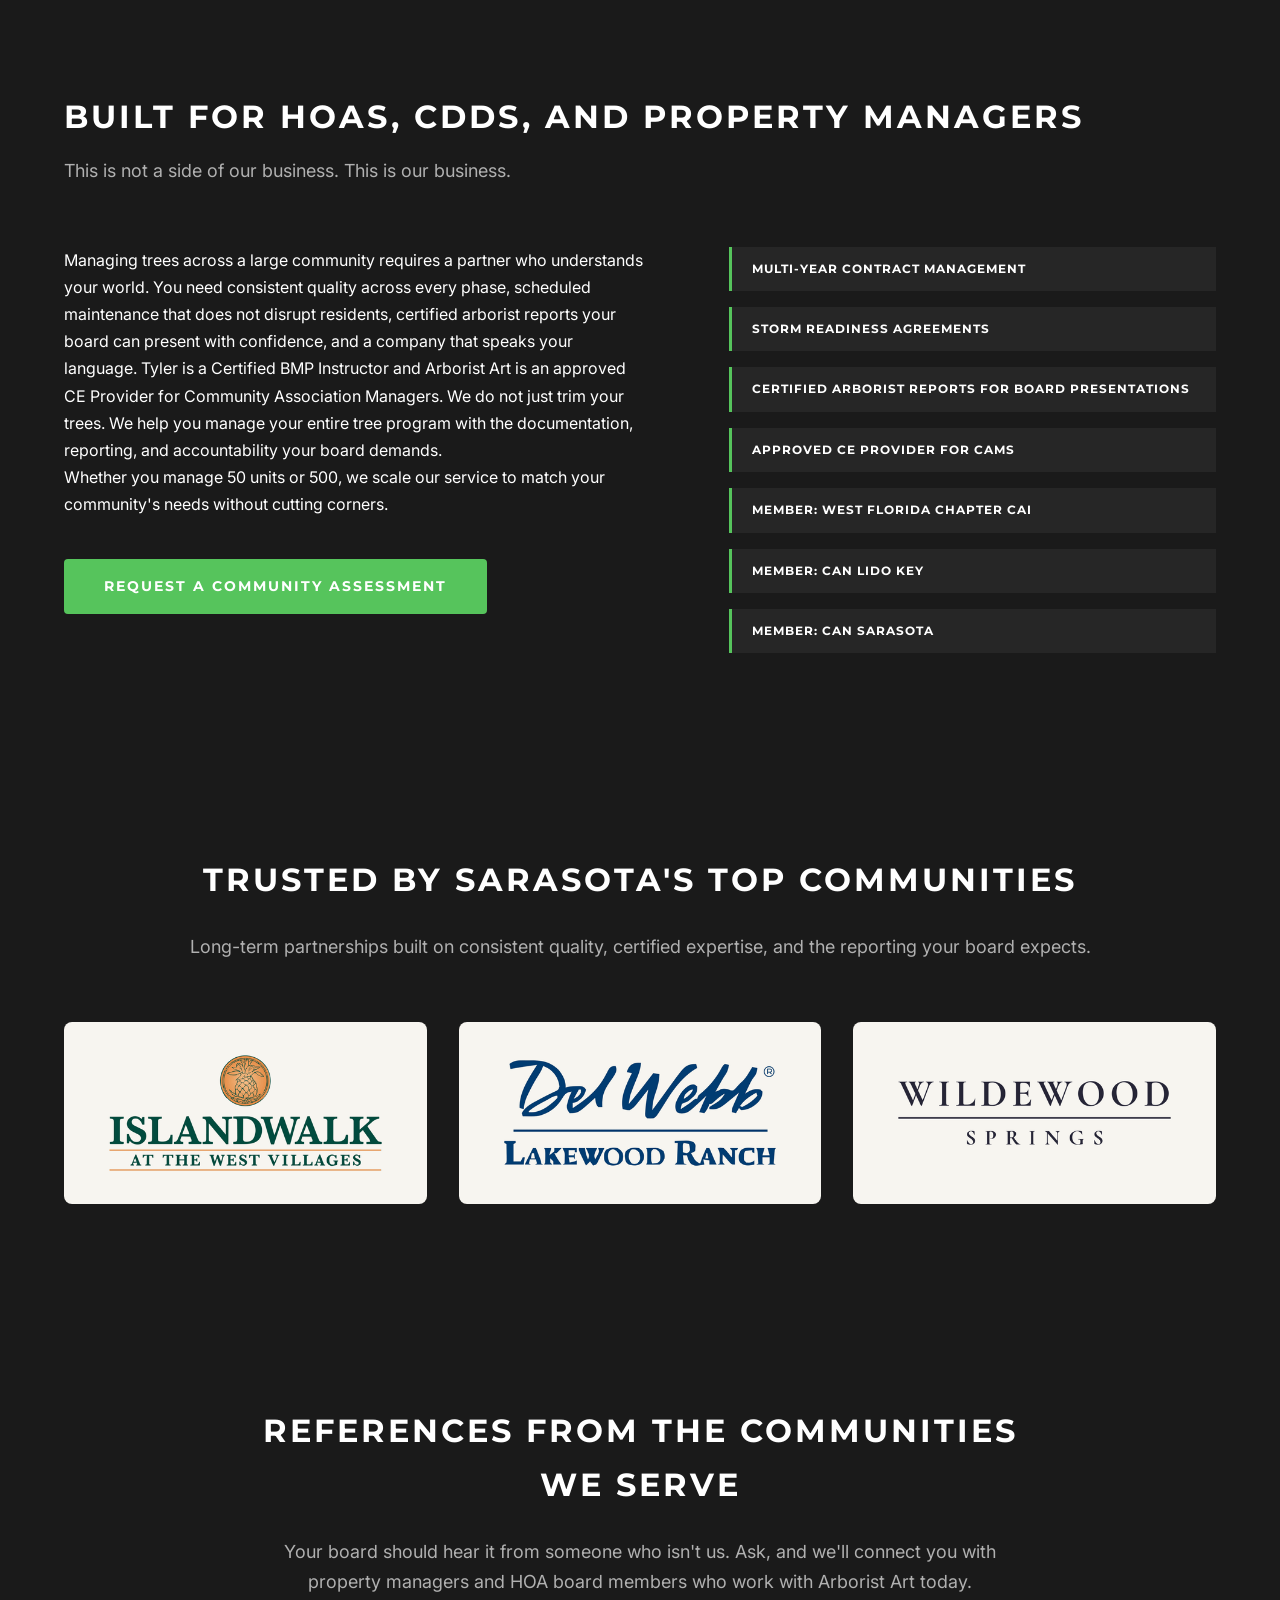
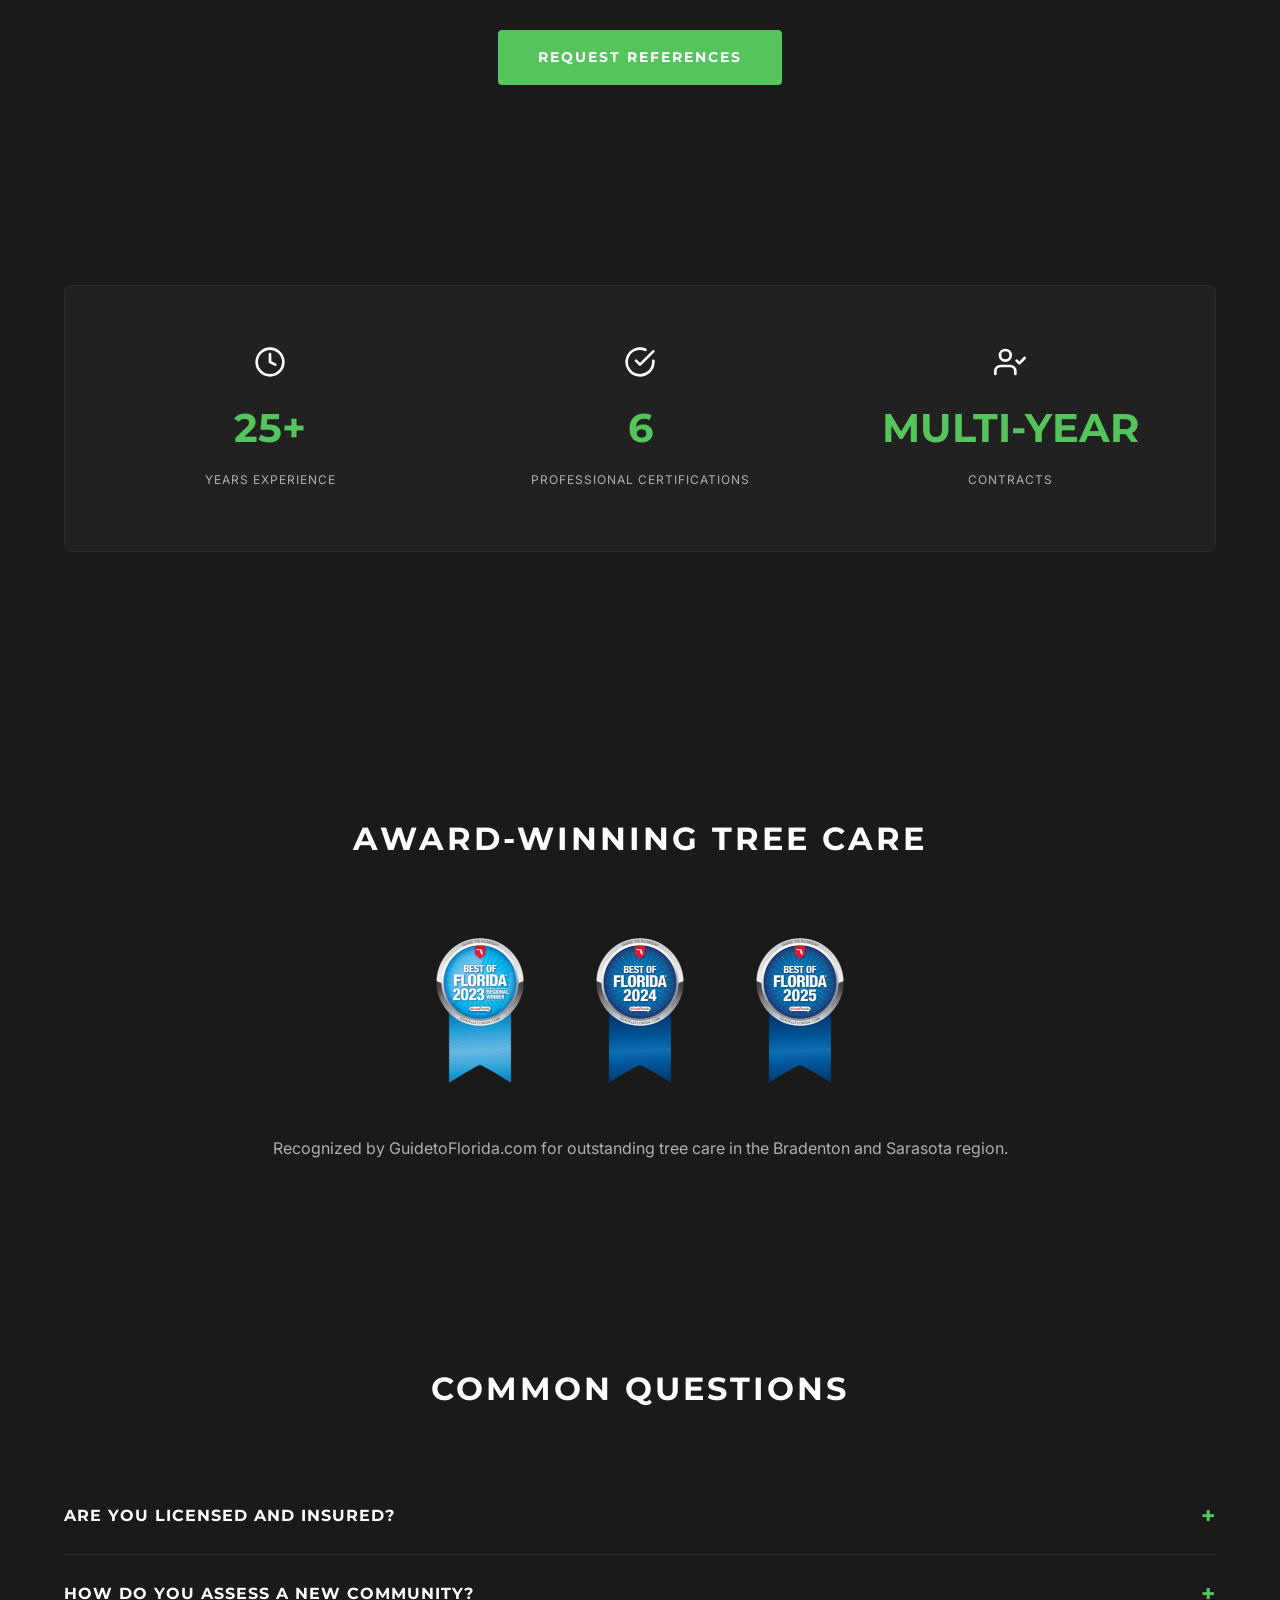
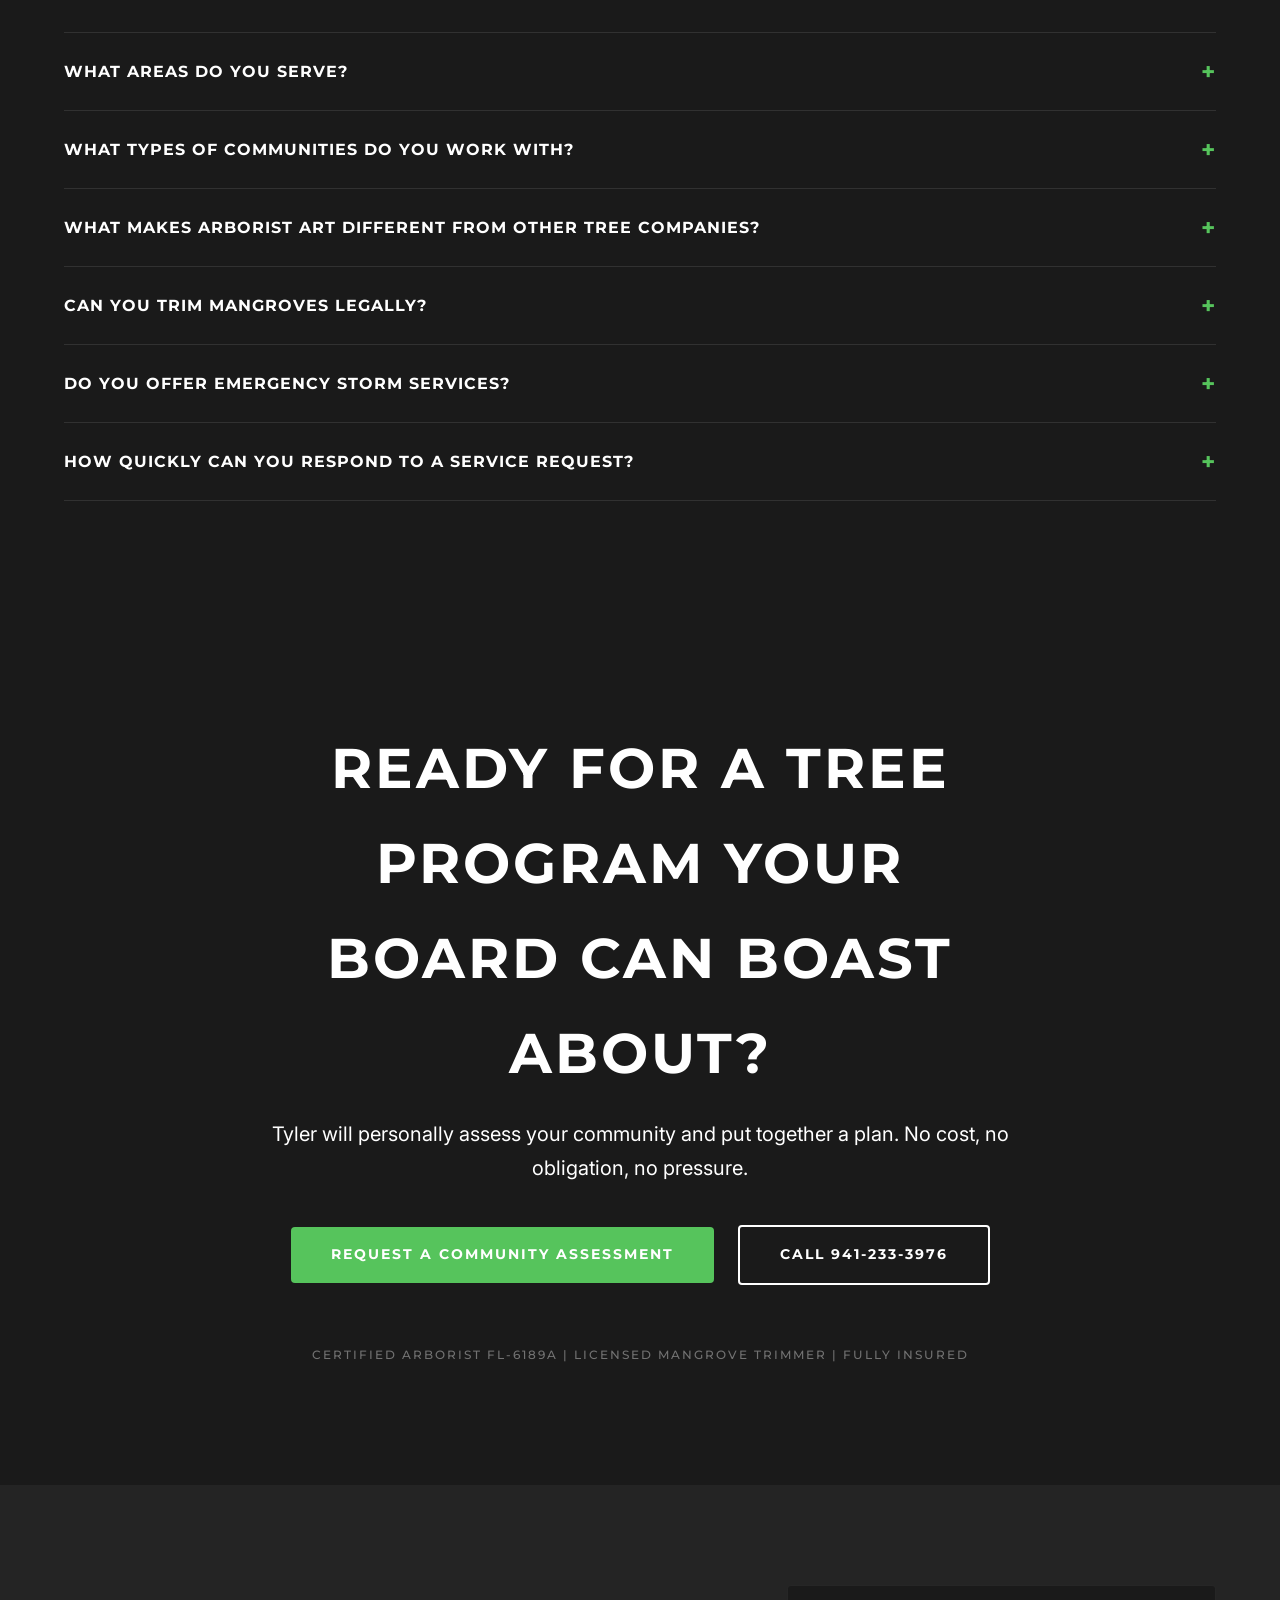
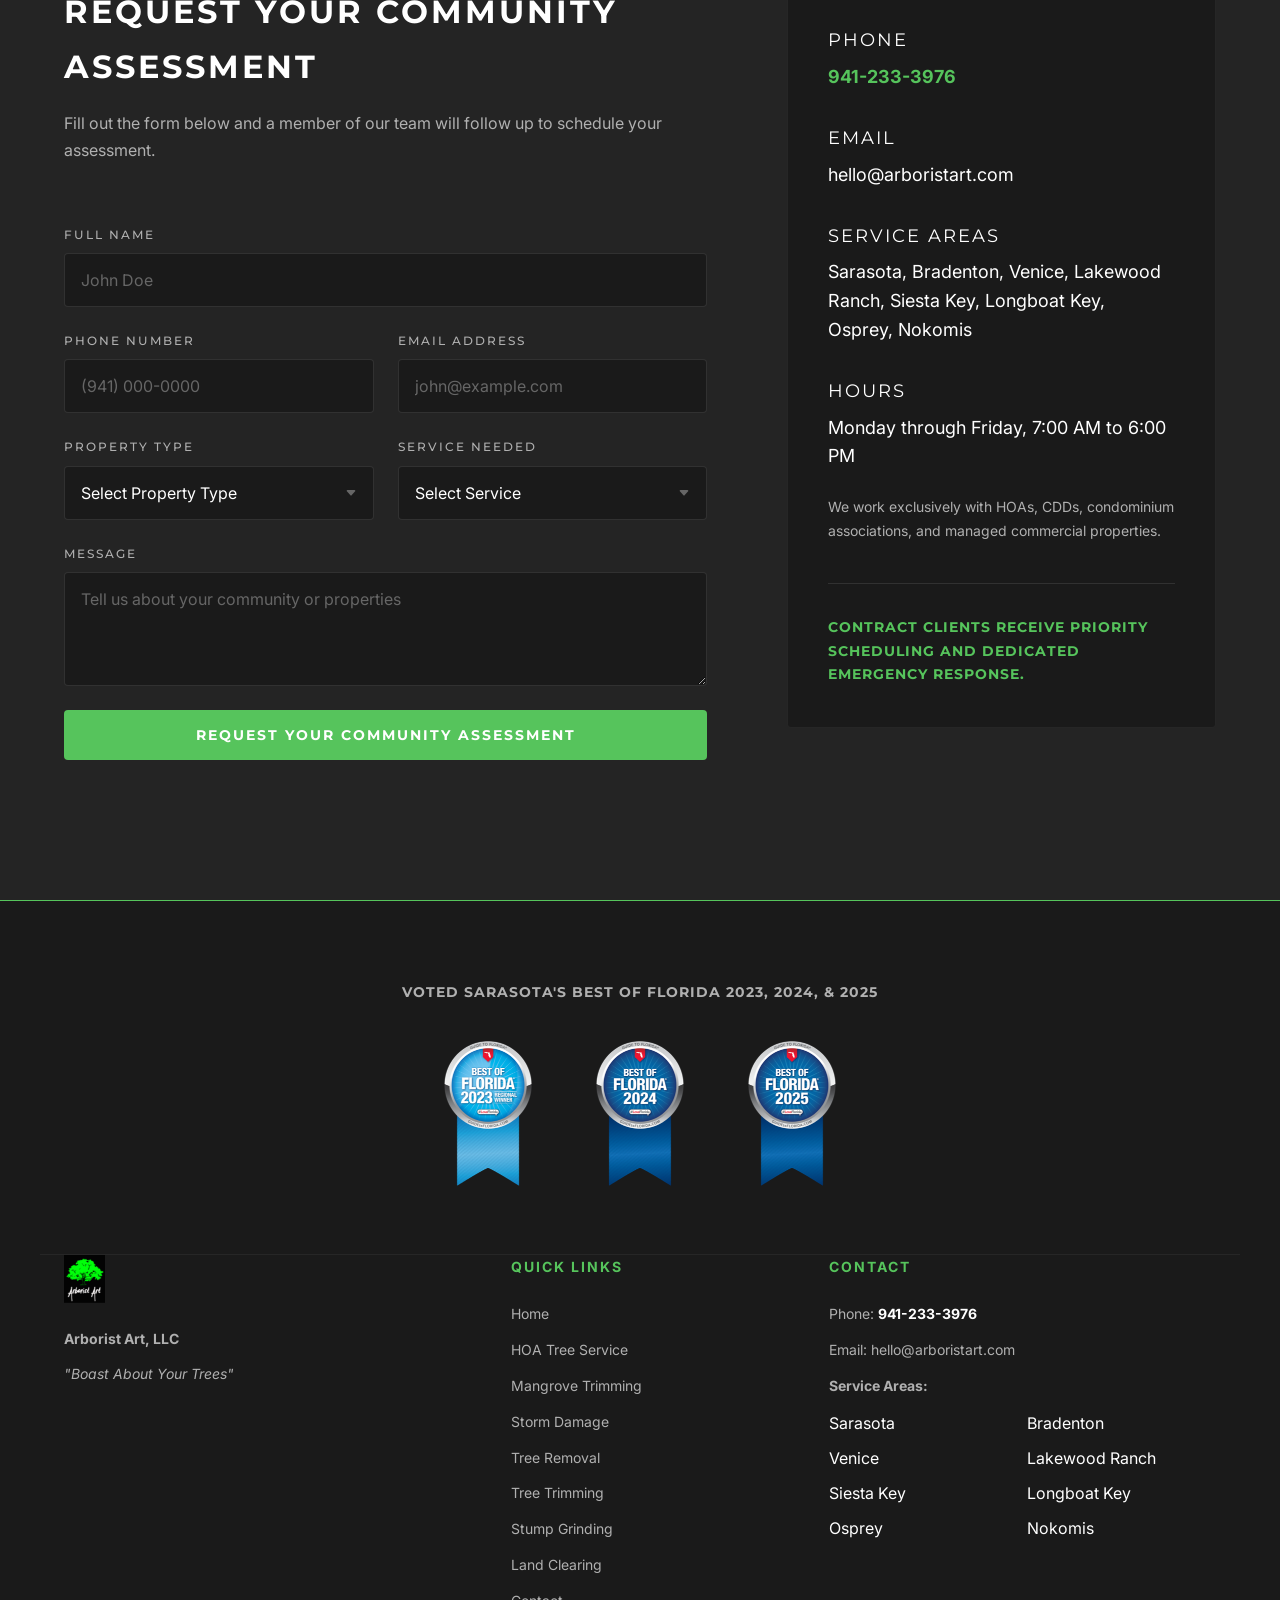
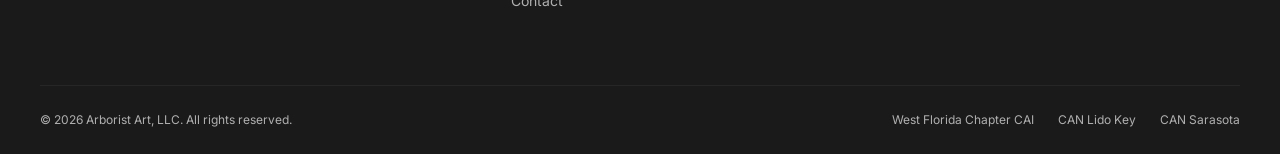
==== commit dfee62bb: "Use 12KB header logo in header and footer on all pages" ====
--- a/index.html
+++ b/index.html
@@ -190,7 +190,7 @@
     <nav class="navbar" role="navigation" aria-label="Main navigation">
         <div class="container nav-content">
             <a href="index.html" class="logo-container" aria-label="Arborist Art Home">
-                <img src="Color logo with background.png" alt="Arborist Art Logo Sarasota Florida" width="180" height="48">
+                <img src="assets/logo-header.png" alt="Arborist Art Logo Sarasota Florida" width="180" height="48">
             </a>
             
             <div class="nav-right">
@@ -707,7 +707,7 @@
         </div>
         <div class="container footer-main">
             <div class="footer-col">
-                <img src="Color logo with background.png" alt="Arborist Art Logo Sarasota Florida" width="180" height="48" loading="lazy" decoding="async">
+                <img src="assets/logo-header.png" alt="Arborist Art Logo Sarasota Florida" width="180" height="48" loading="lazy" decoding="async">
                 <p><strong>Arborist Art, LLC</strong></p>
                 <p style="font-style: italic;">"Boast About Your Trees"</p>
             </div>
